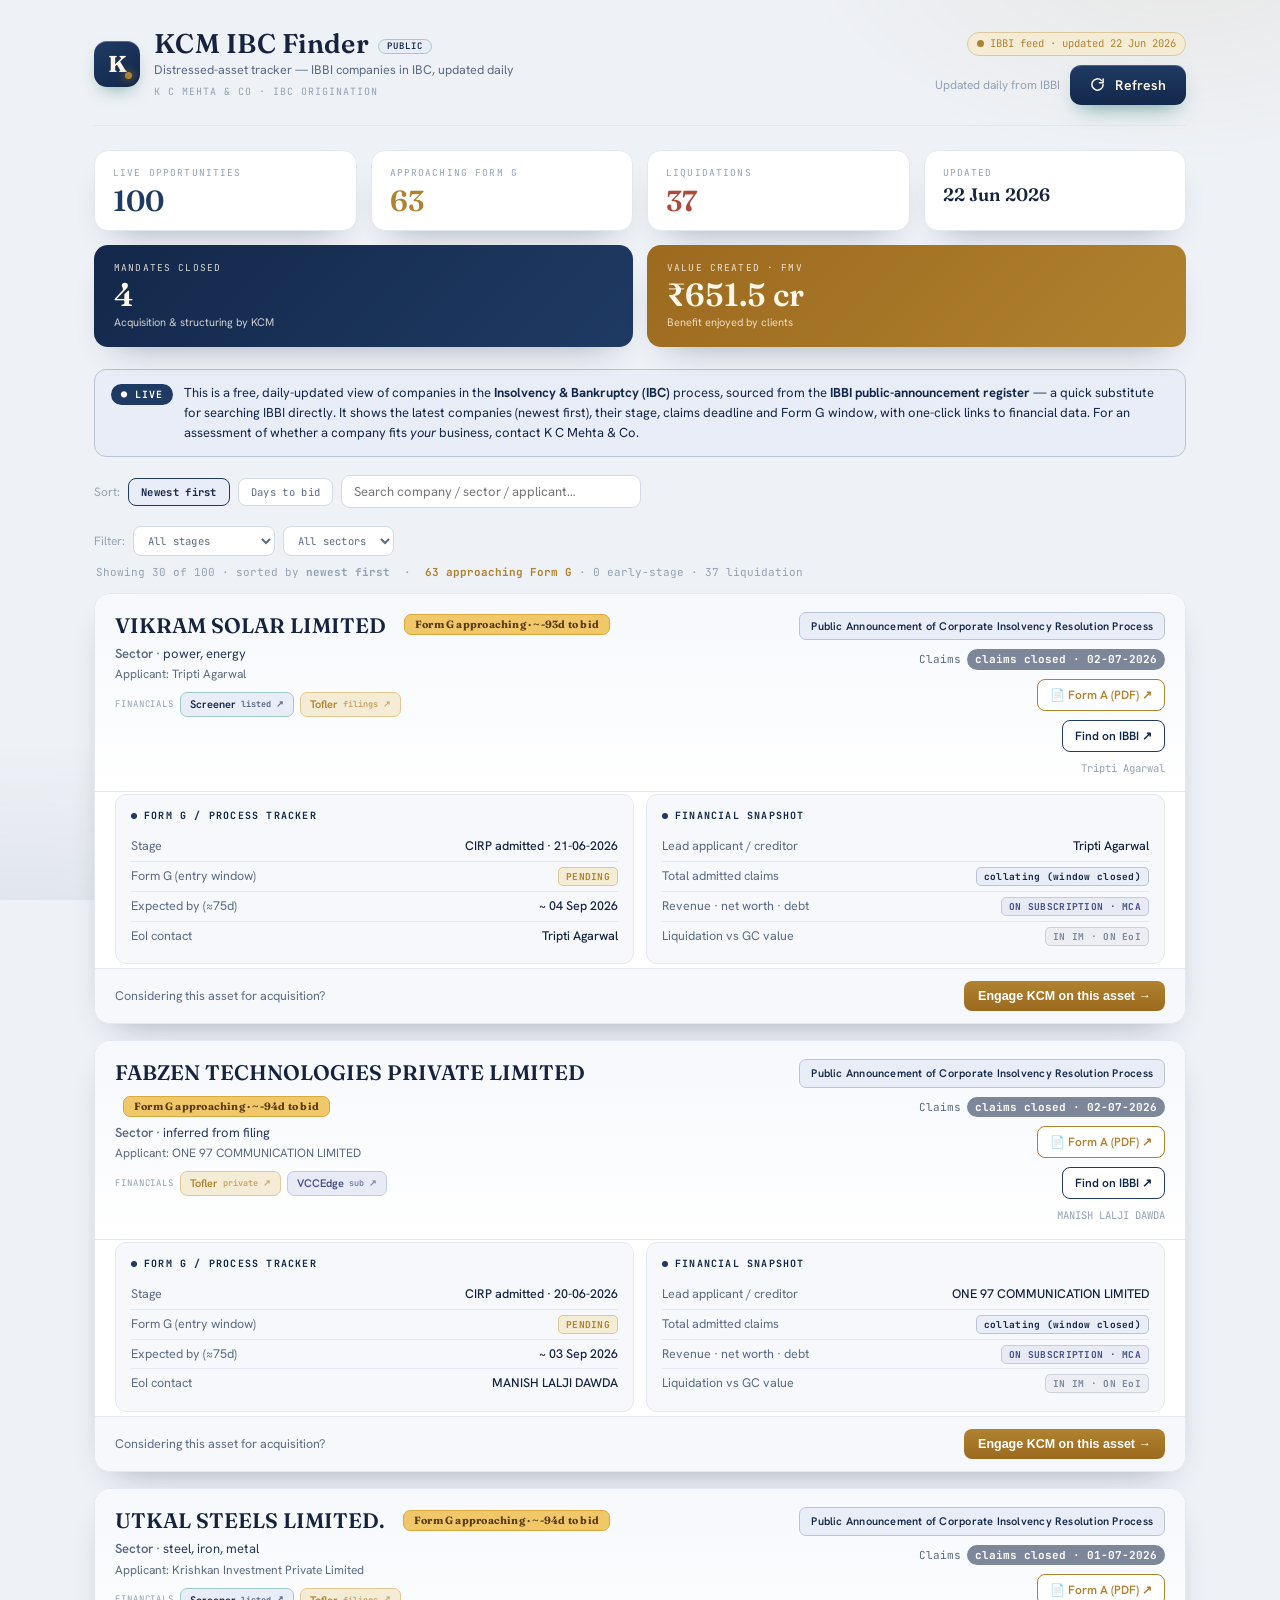
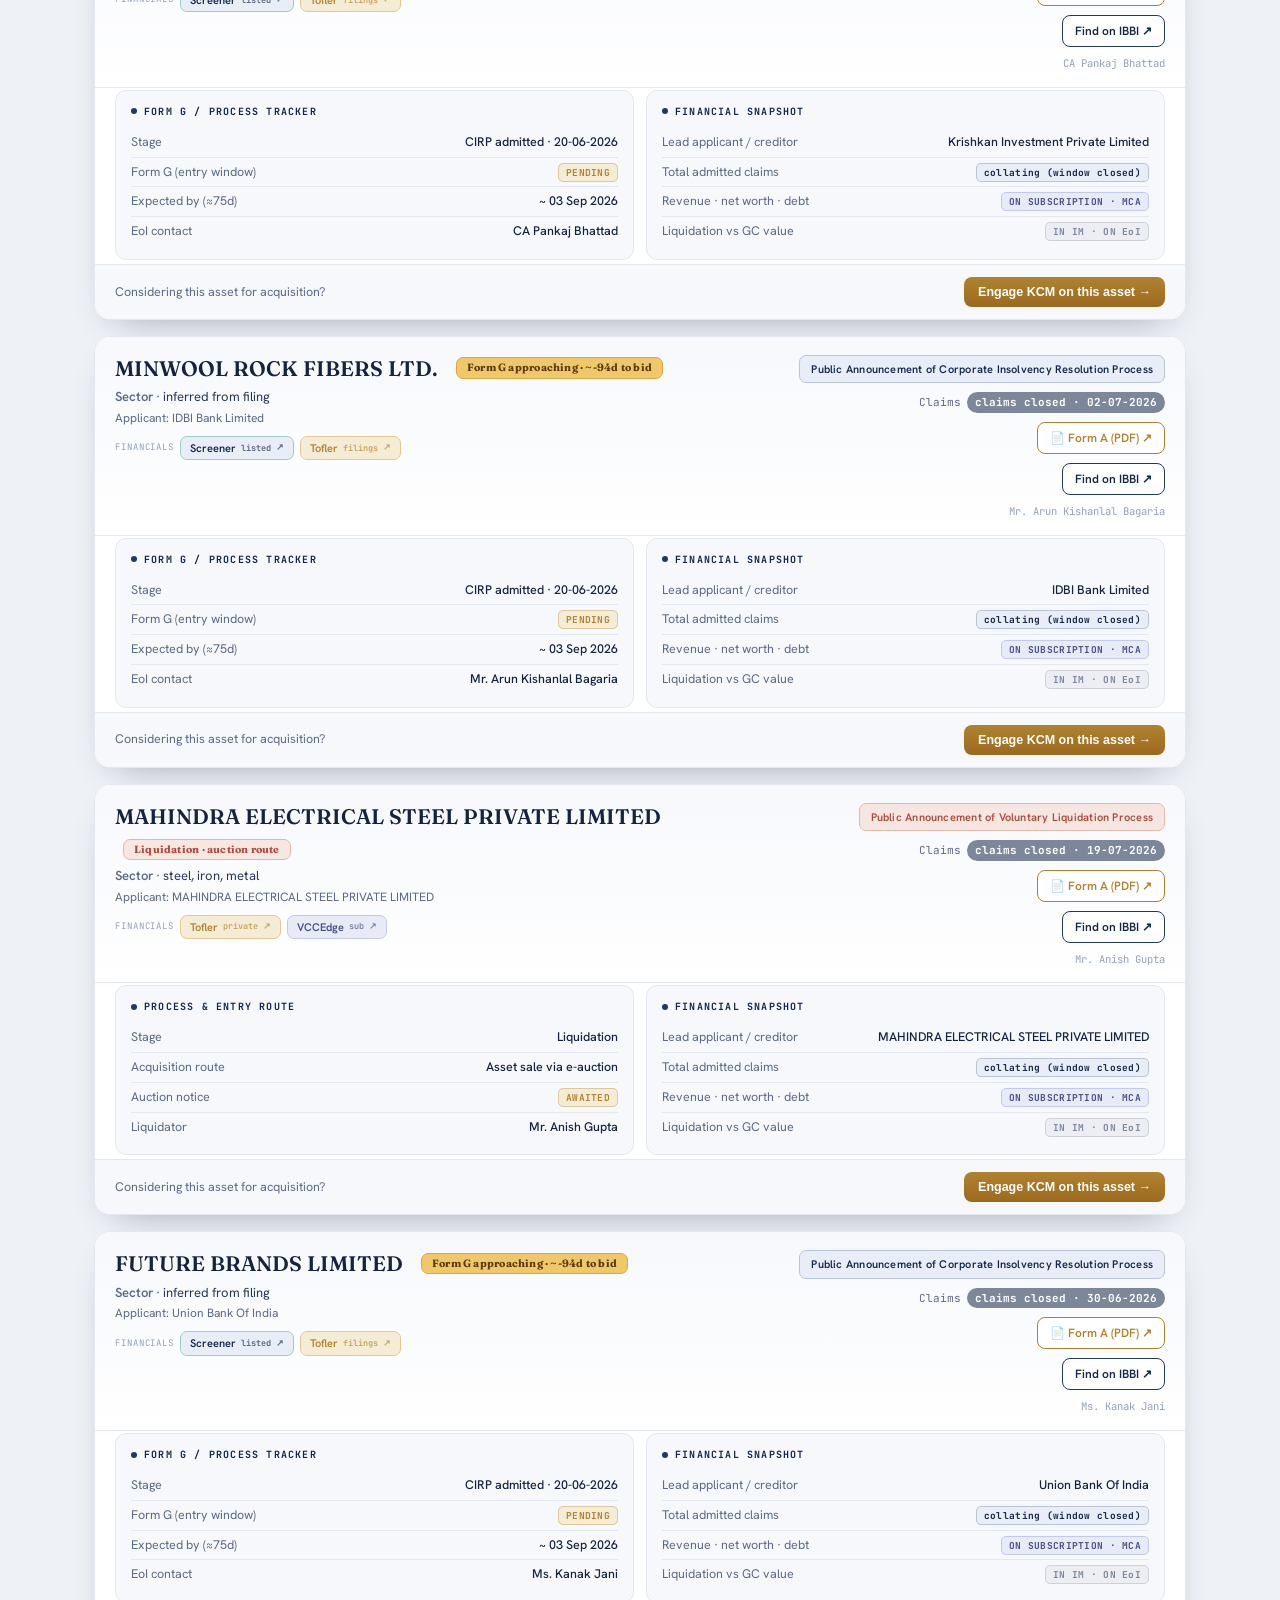
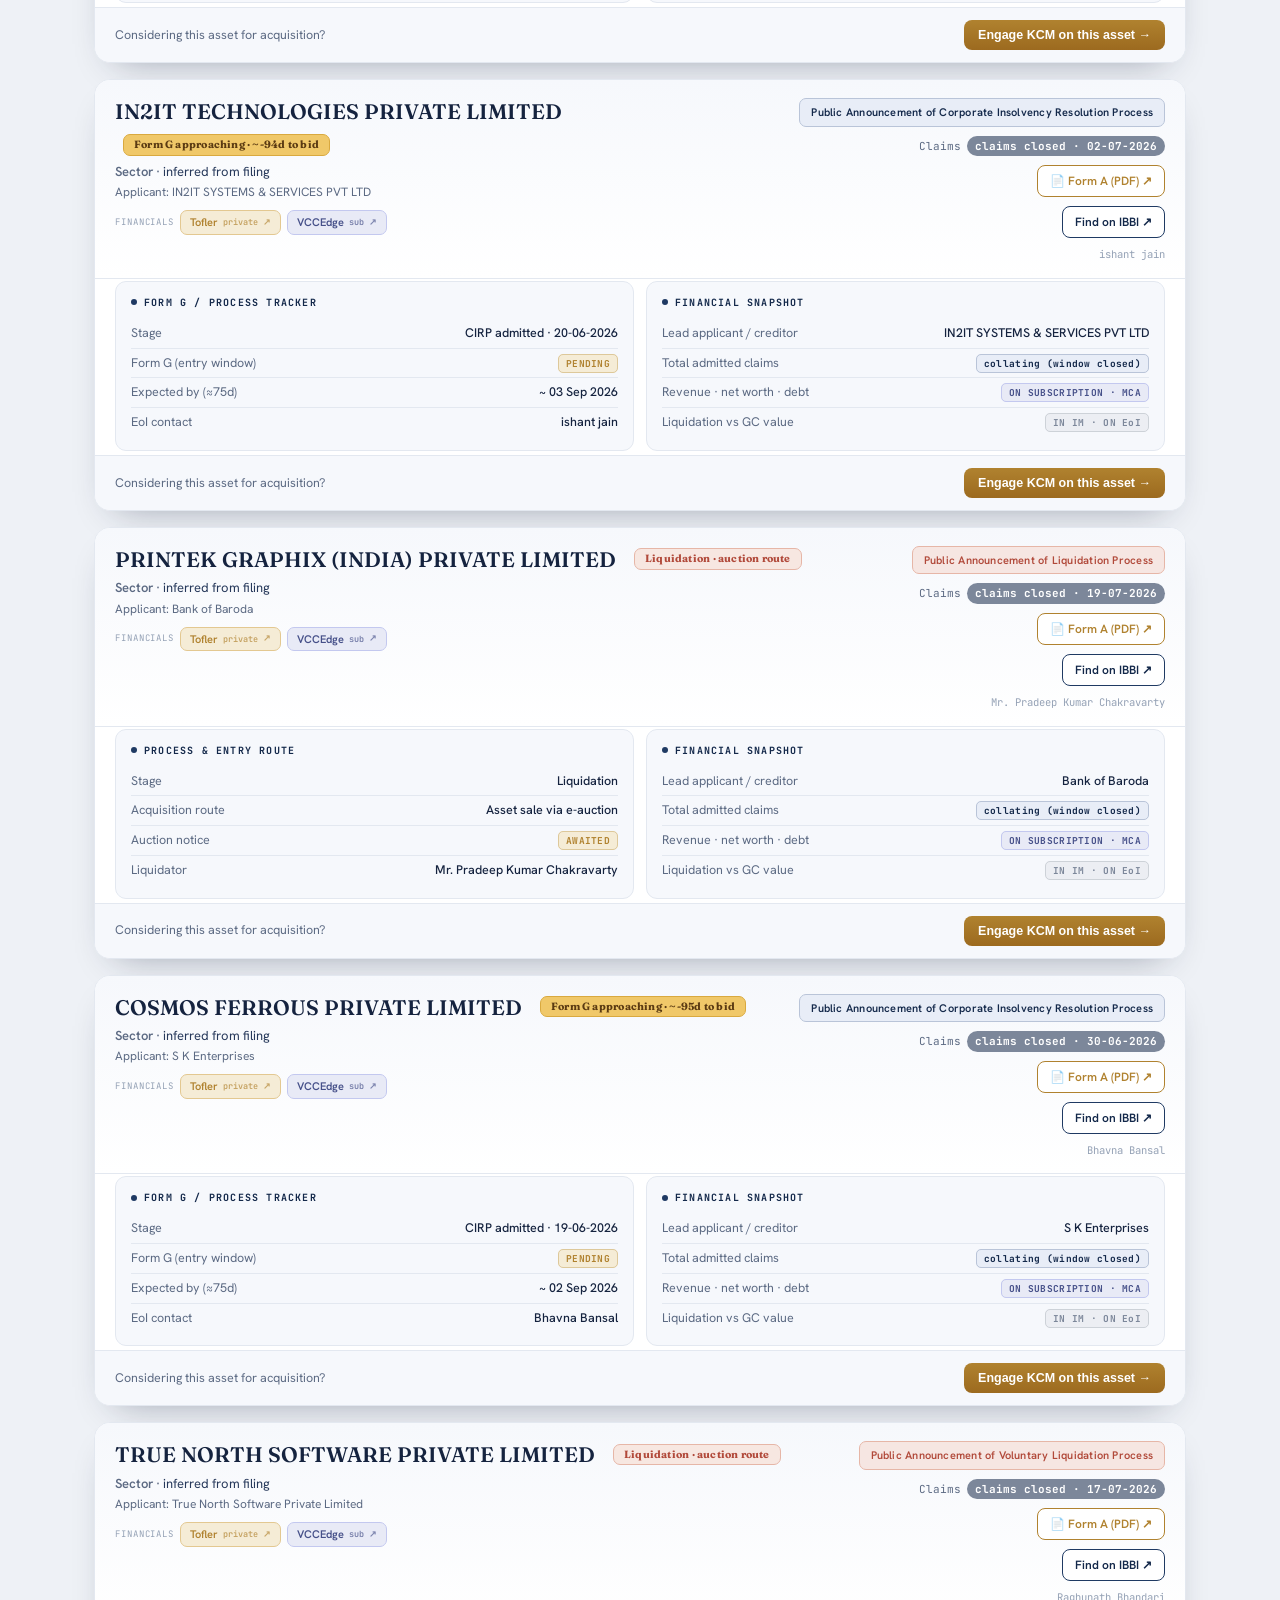
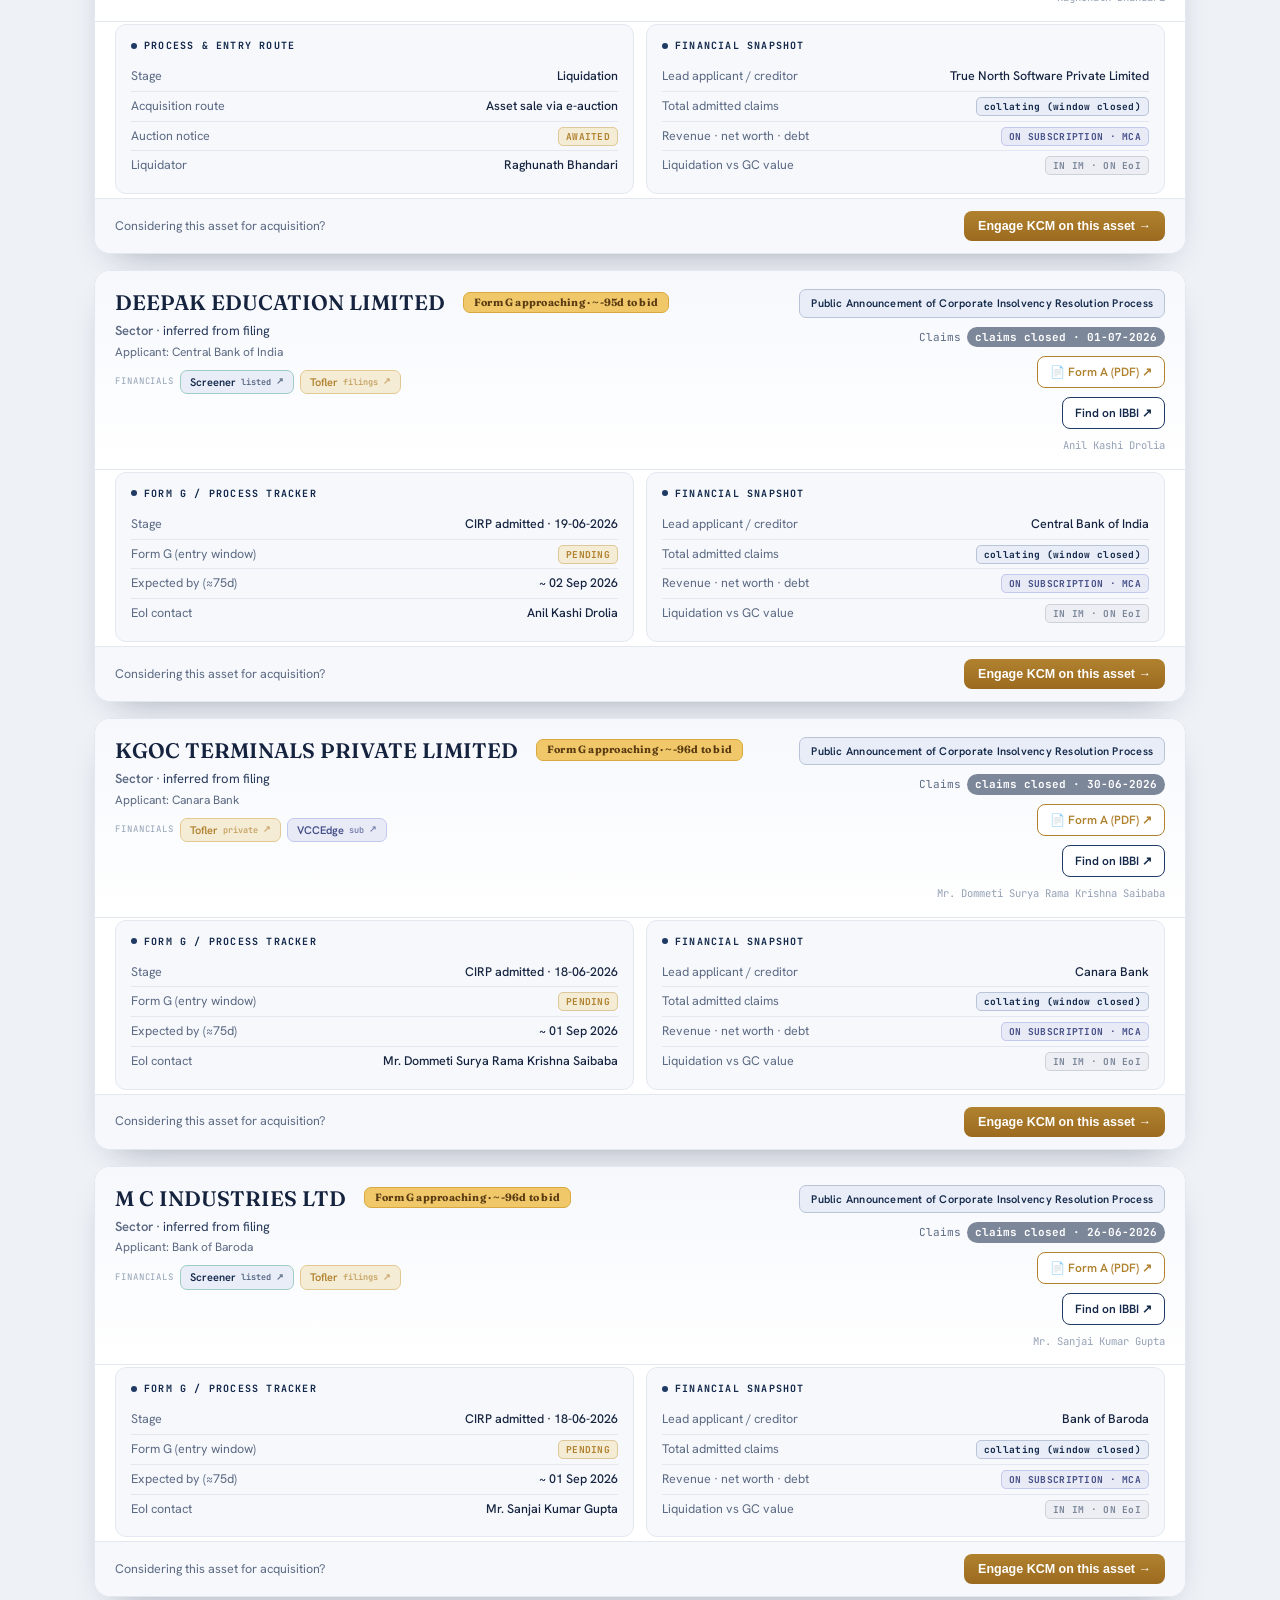
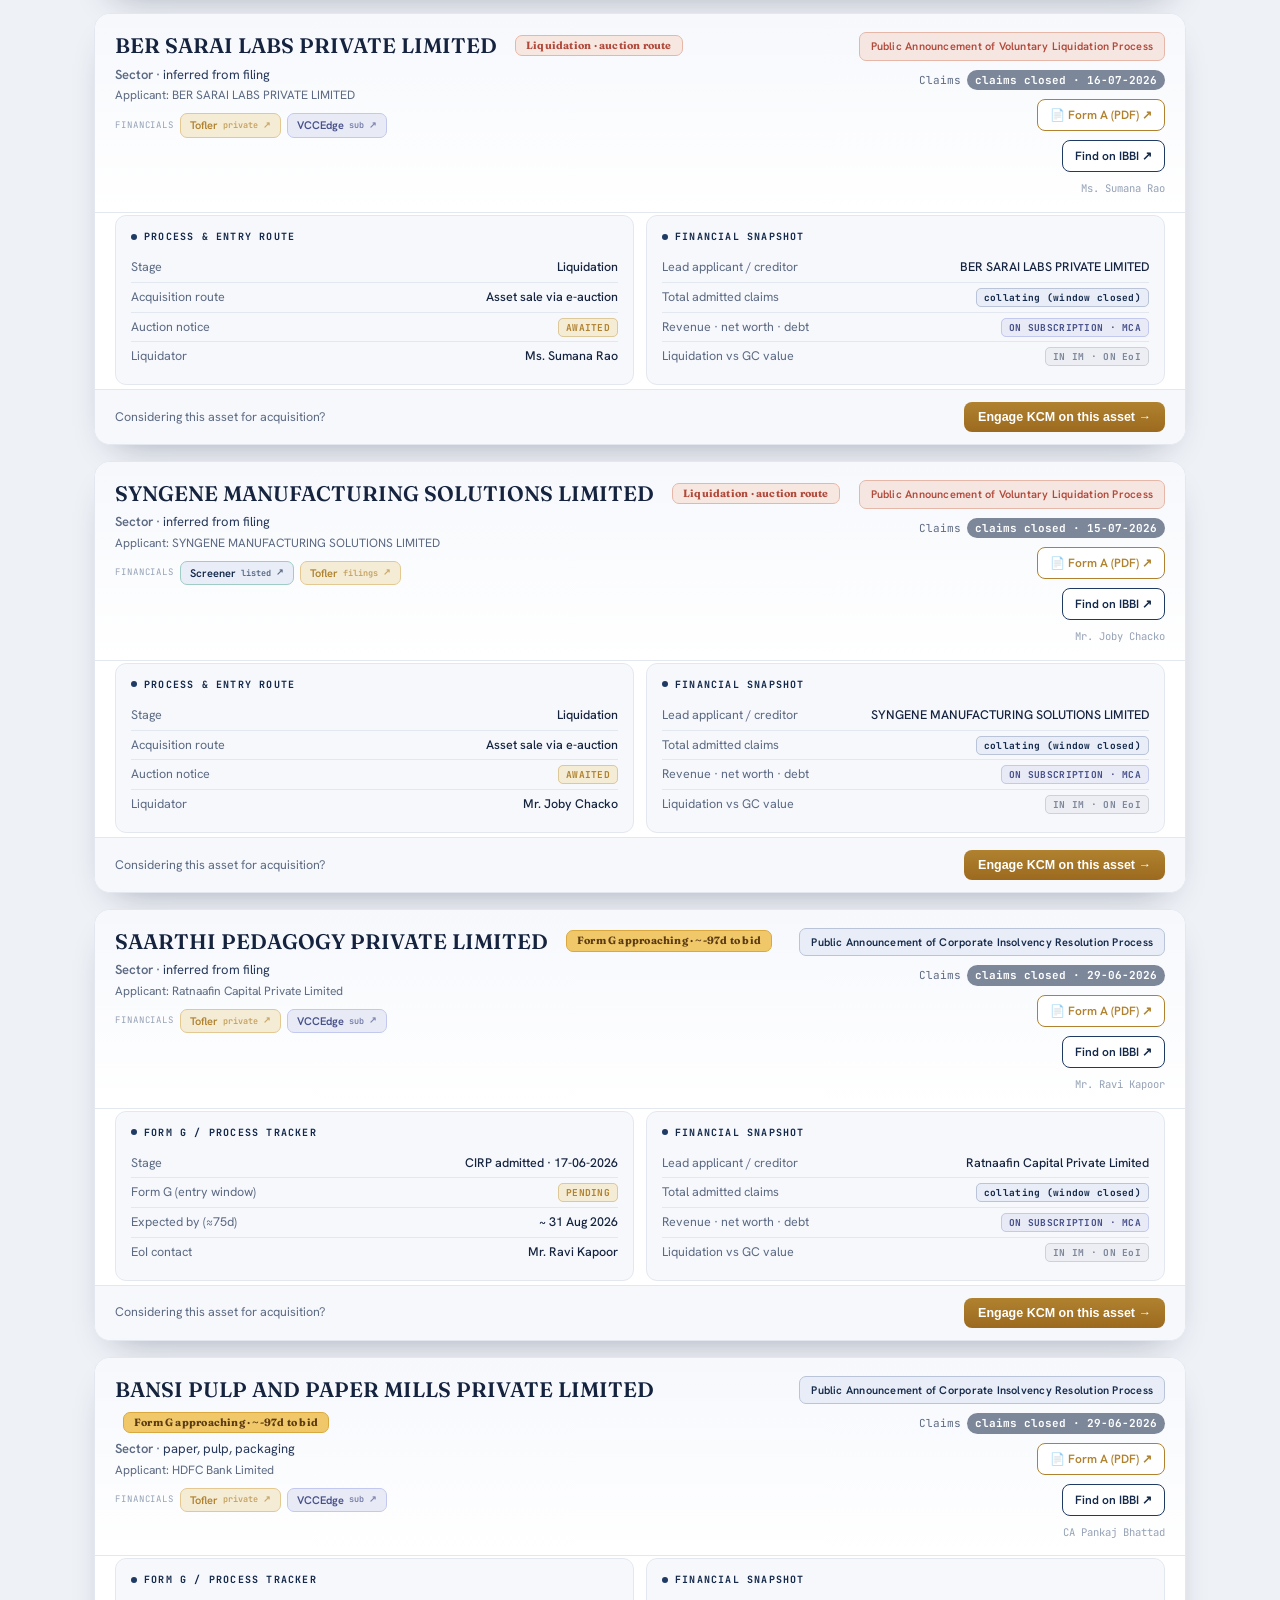
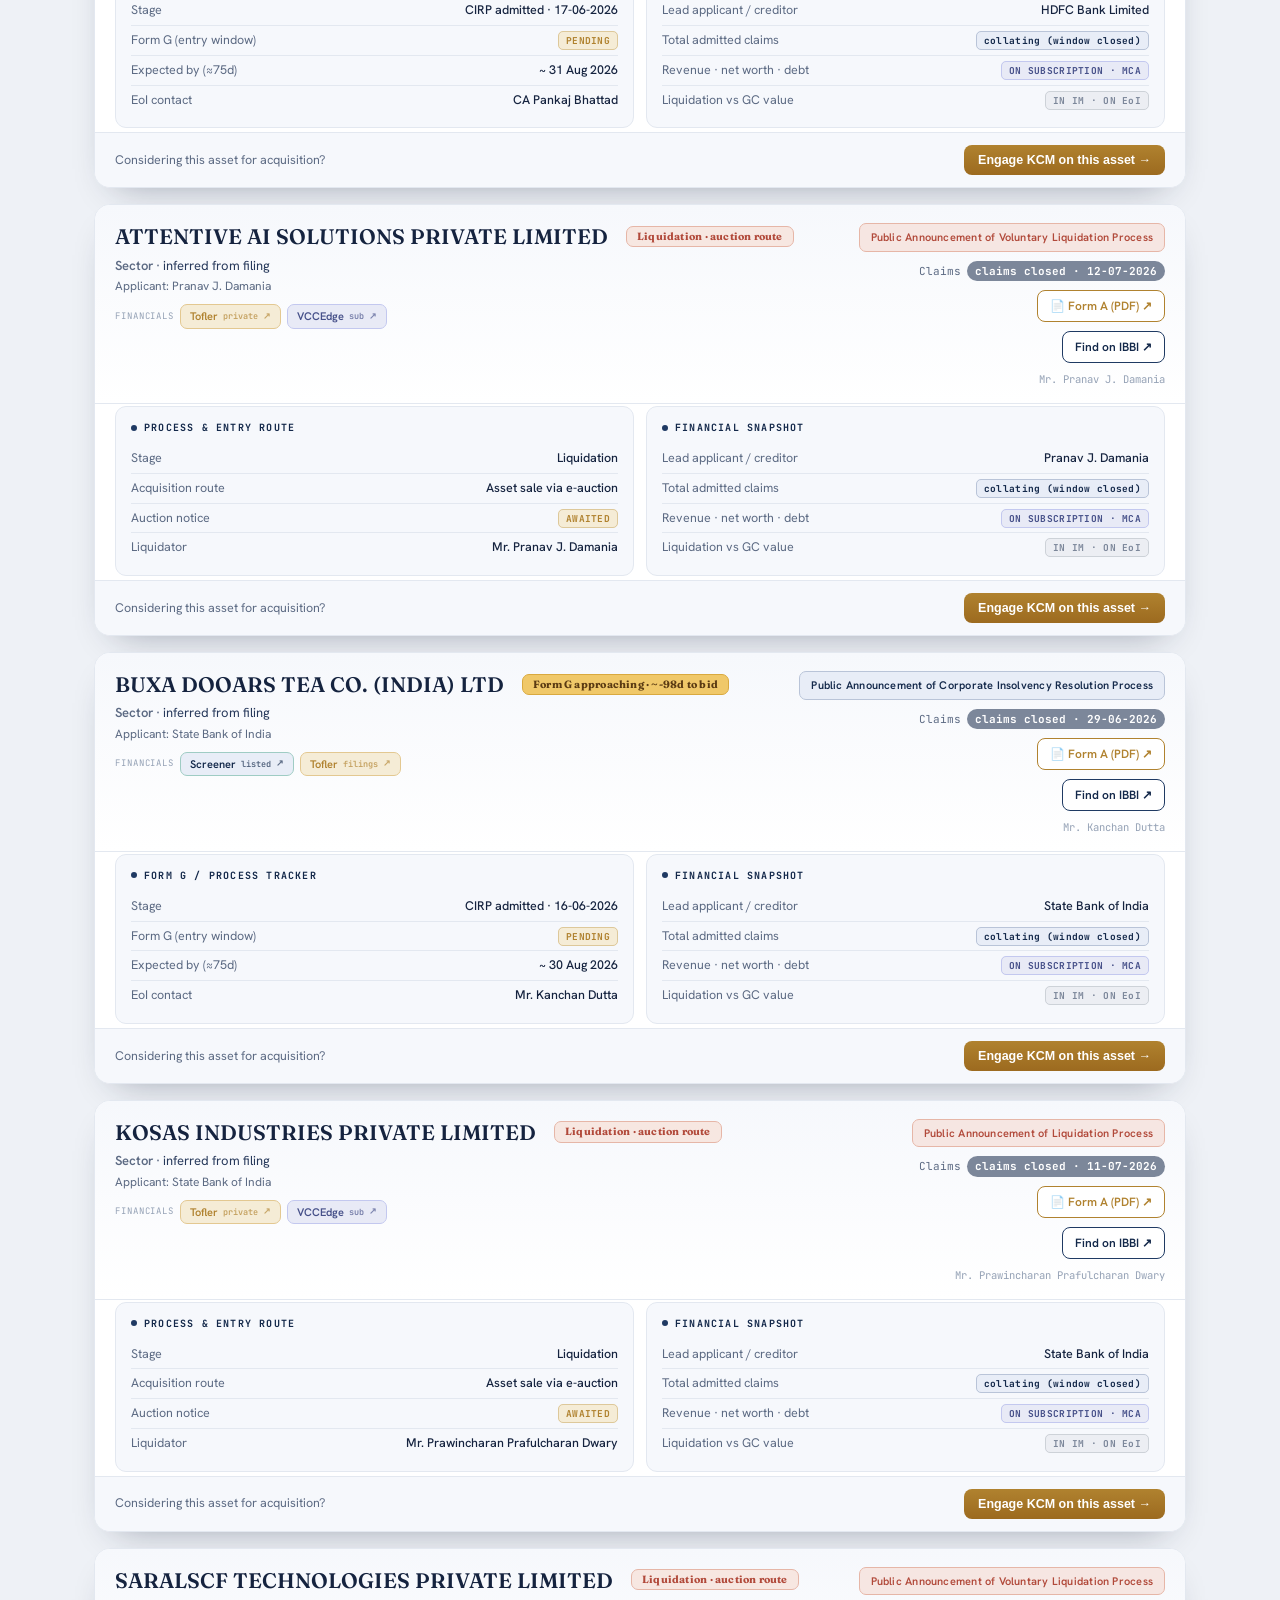
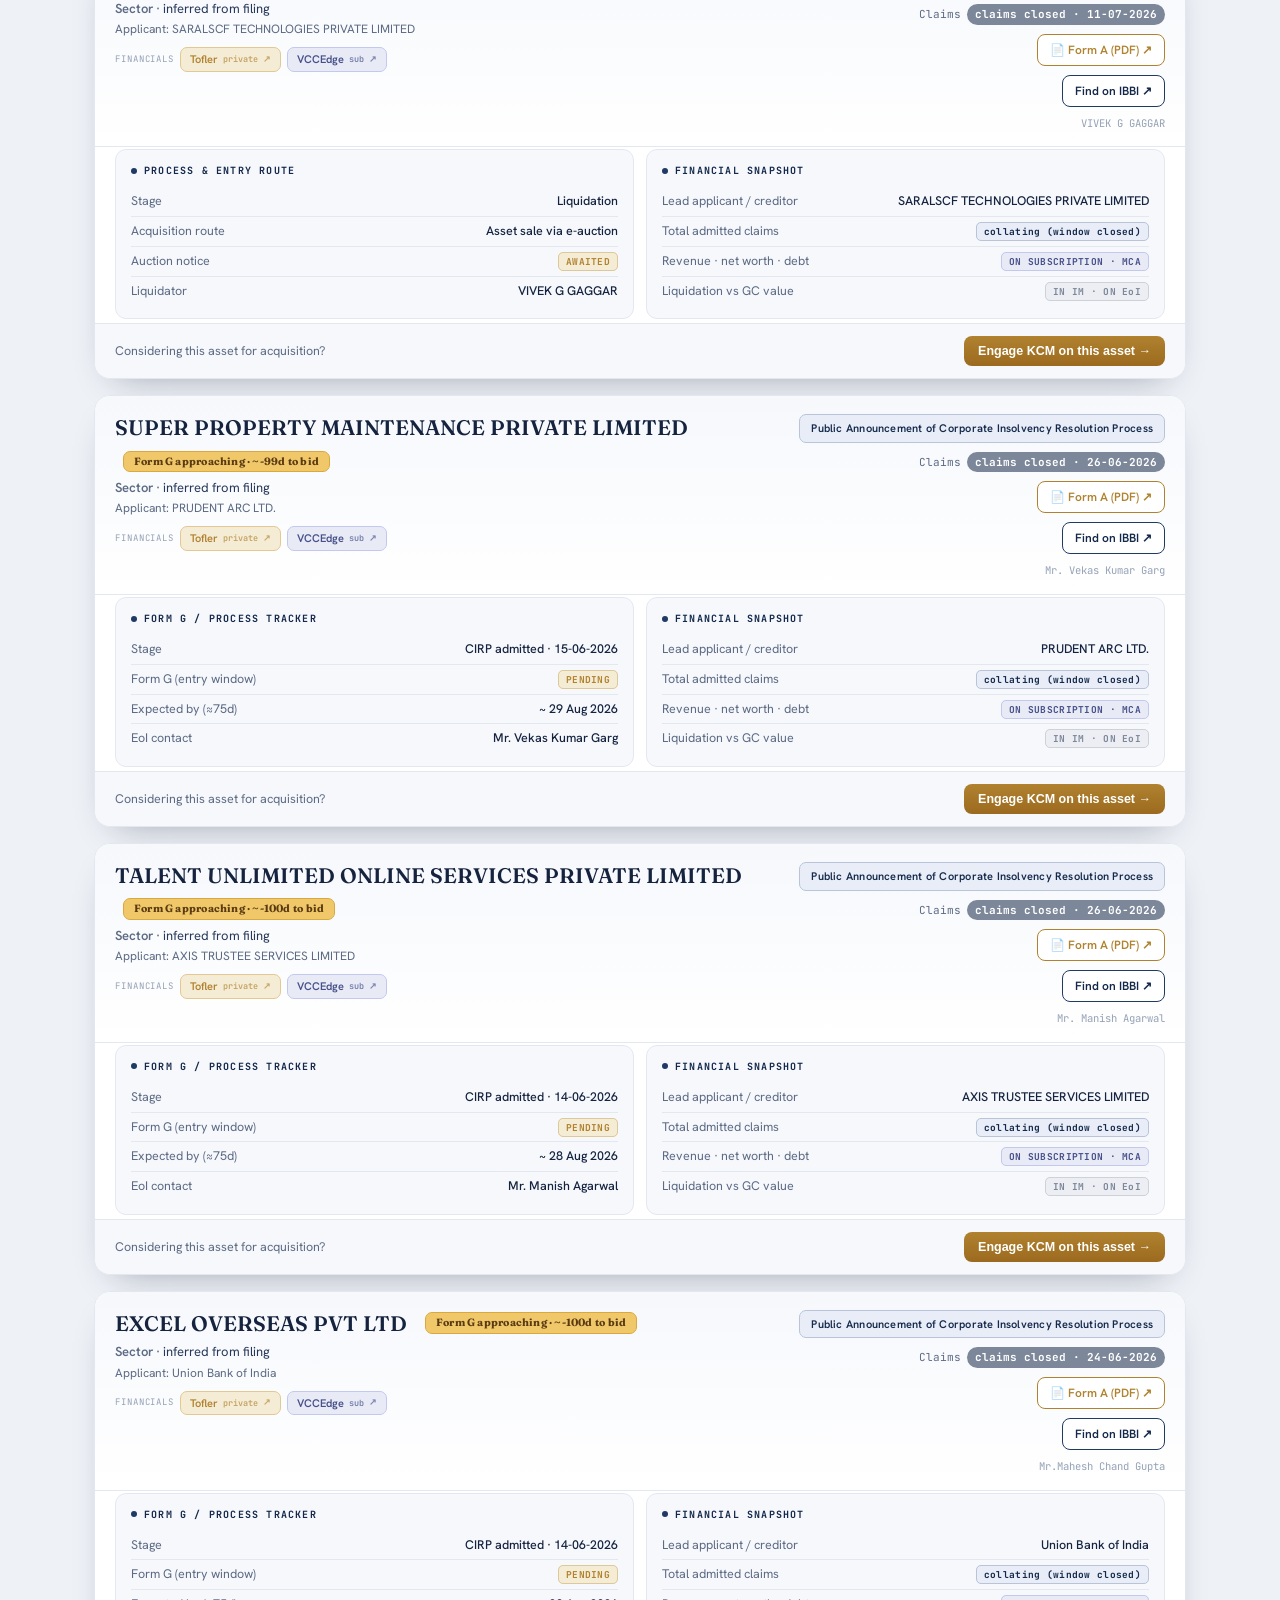
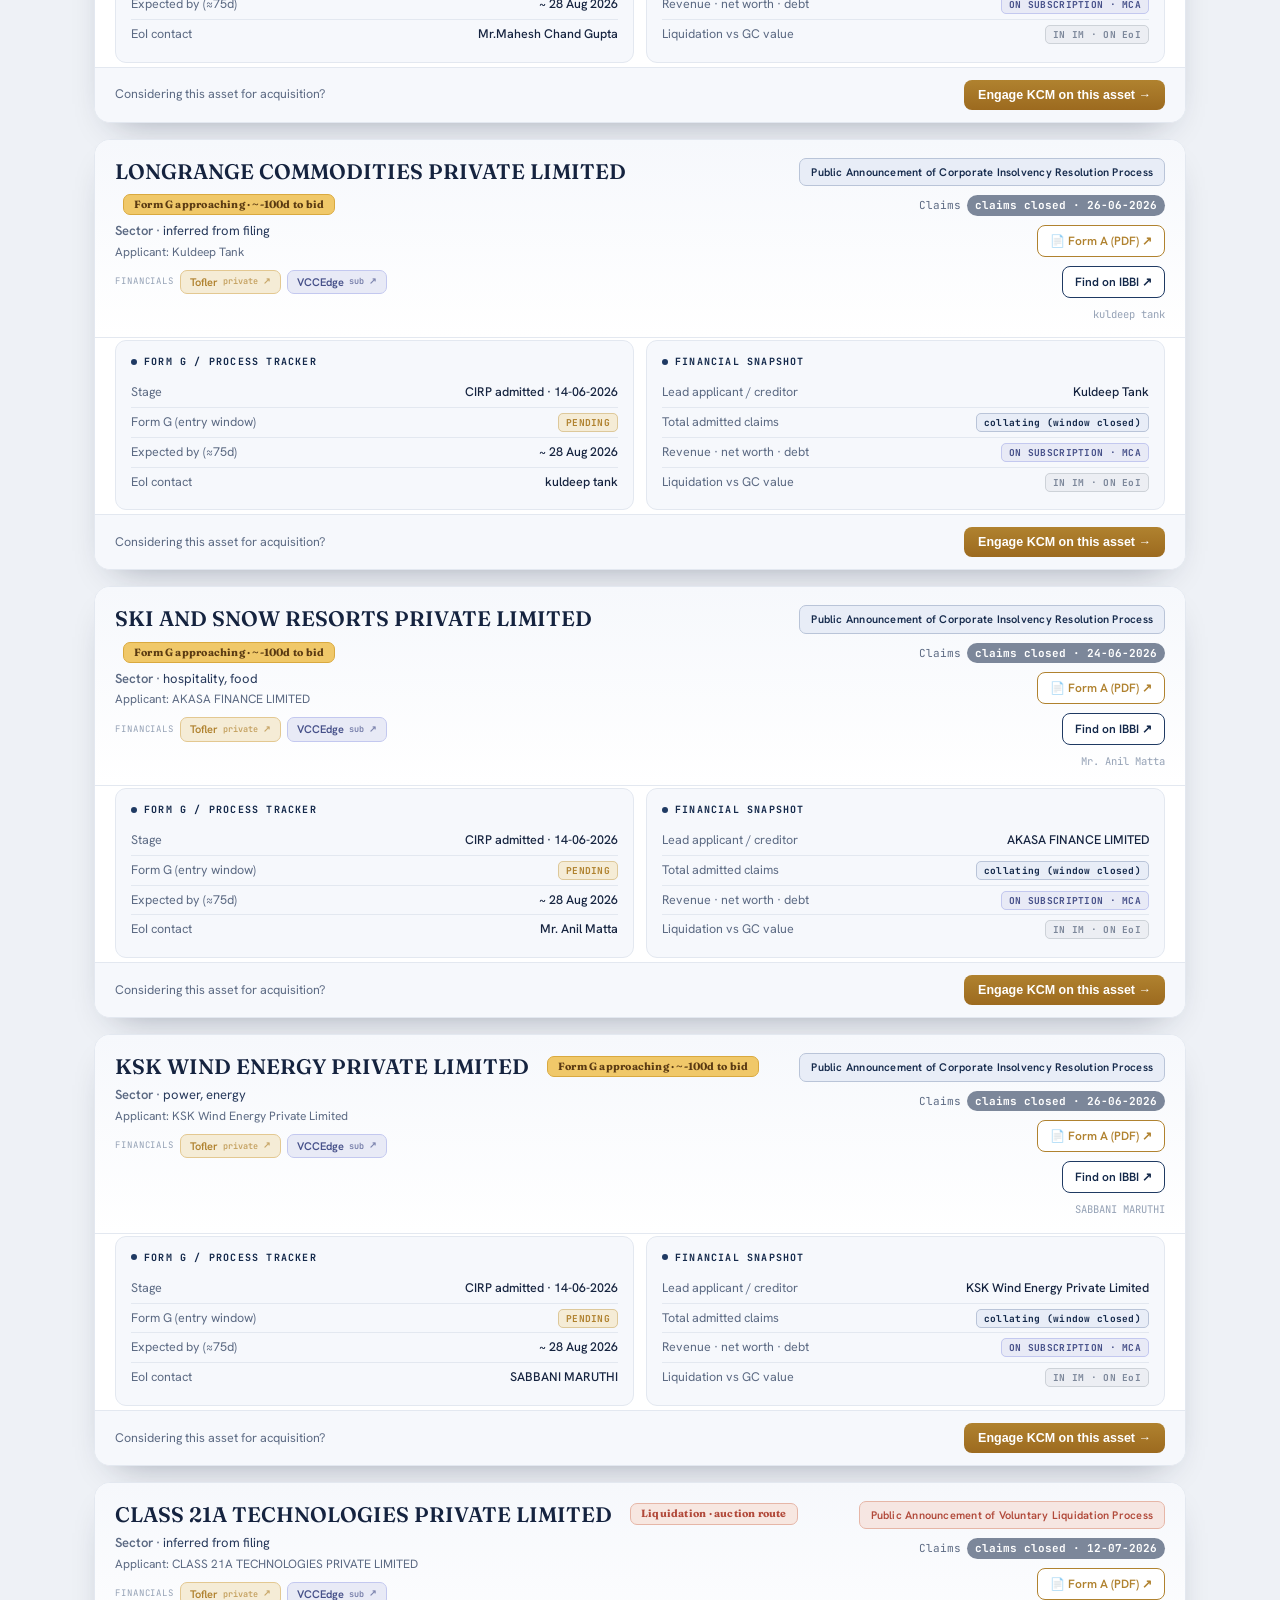
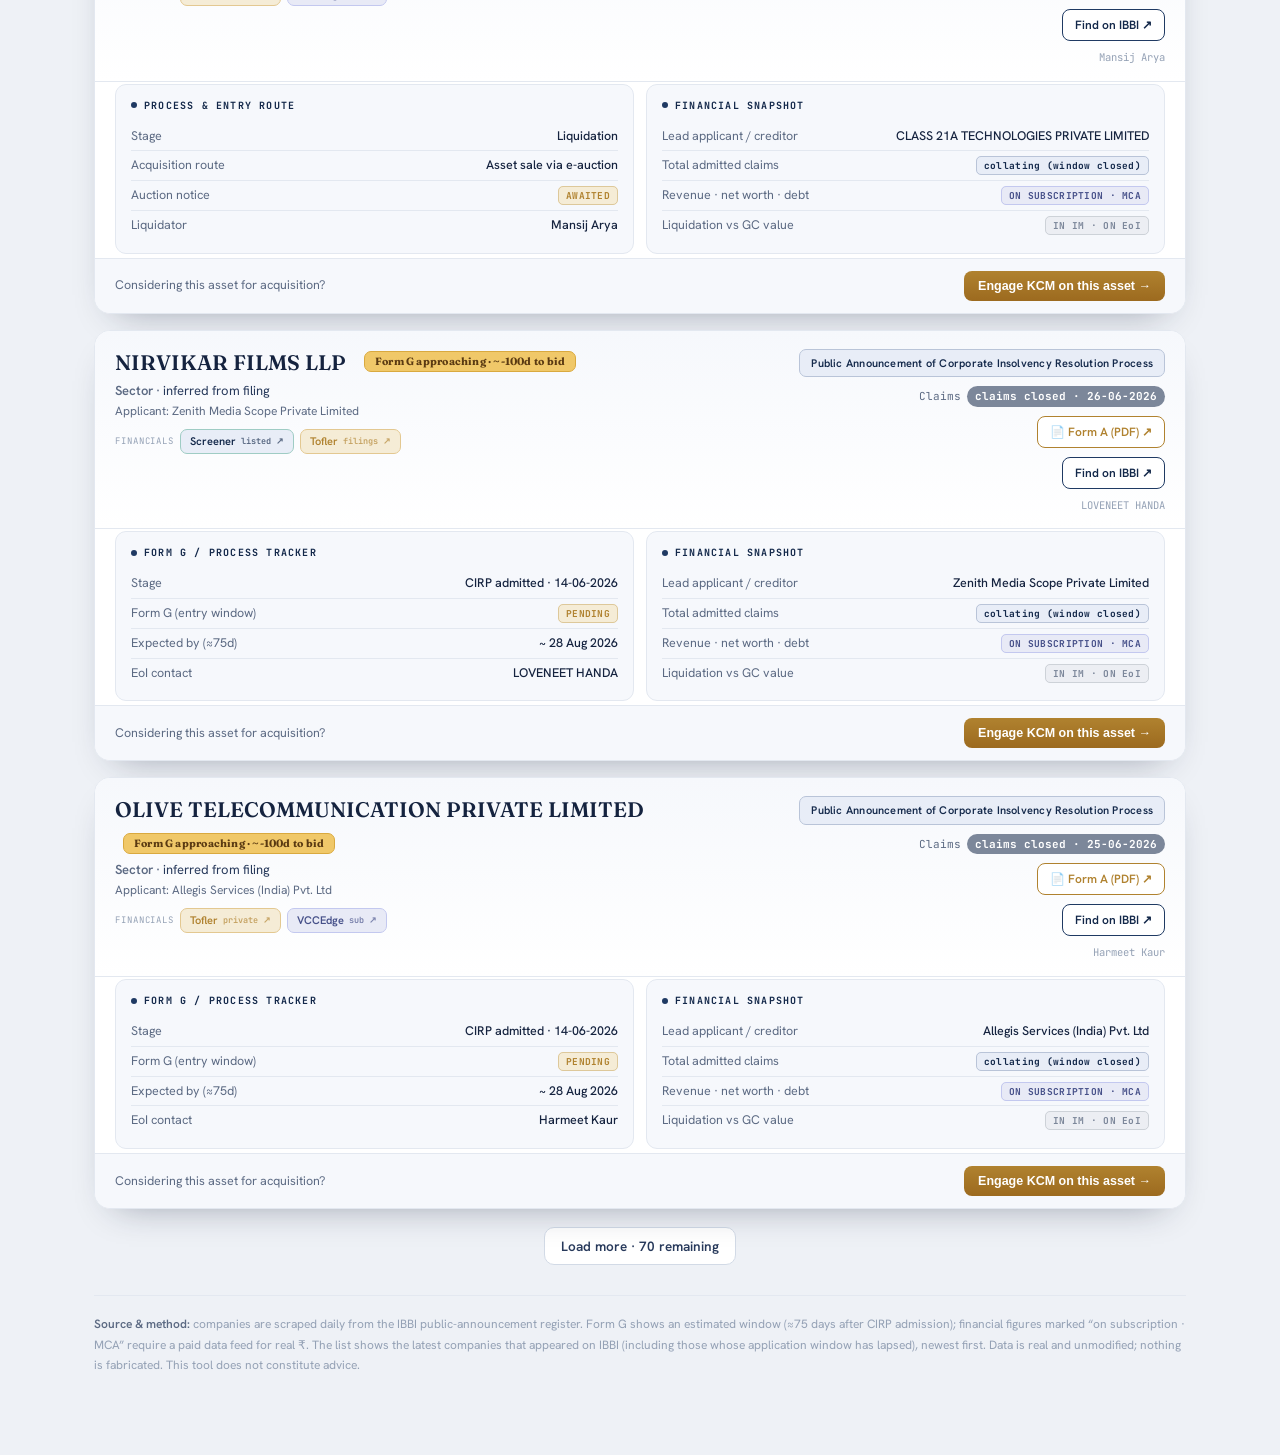
==== public/client.html @ 7e10a42d "Fix duplicate companies (dedupe by name); 20-min auto-refresh; AI Deal Analyst + IC Memo - build_sit" ====
<!DOCTYPE html>
<html lang="en">
<head>
<meta charset="UTF-8">
<meta name="viewport" content="width=device-width, initial-scale=1.0">
<title>KCM IBC Finder · K C Mehta &amp; Co</title>
<link rel="preconnect" href="https://fonts.googleapis.com"><link rel="preconnect" href="https://fonts.gstatic.com" crossorigin>
<link href="https://fonts.googleapis.com/css2?family=Fraunces:ital,opsz,wght@0,9..144,400;0,9..144,500;0,9..144,600;0,9..144,700&family=Hanken+Grotesk:wght@400;500;600;700&family=JetBrains+Mono:wght@400;500;700&display=swap" rel="stylesheet">
<link rel="stylesheet" href="core.css?v=2">
</head>
<body data-brand="kcm">
<div class="wrap">

  <div class="topbar">
    <div class="brand">
      <div class="glyph"><span id="glyphLetter">K</span></div>
      <div>
        <div class="wordmark"><span id="brandName">KCM IBC Finder</span><span class="demo-pill" id="tierPill">PUBLIC</span></div>
        <div class="tagline" id="tagline">Distressed-asset tracker — IBBI companies in IBC, updated daily</div>
        <div class="firmtag">K C Mehta &amp; Co · IBC Origination</div>
      </div>
    </div>
    <div class="refresh-zone">
      <div class="src snap" id="src"><span class="d"></span><span id="srctxt">loading…</span></div>
      <div class="authrow" id="authRow">
        <span style="color:var(--faint);font-size:12px">Updated daily from IBBI</span>
        <button class="refresh" id="refreshBtn" onclick="CORE.refresh()"><svg width="15" height="15" viewBox="0 0 24 24" fill="none" stroke="currentColor" stroke-width="2.4" stroke-linecap="round" stroke-linejoin="round"><path d="M21 12a9 9 0 1 1-2.64-6.36"/><path d="M21 3v6h-6"/></svg> Refresh</button>
      </div>
    </div>
  </div>

  <div class="stats" id="stats"></div>
  <div id="trackRecord"></div>

  <div class="prov">
    <span class="live">● LIVE</span>
    <div>This is a free, daily-updated view of companies in the <b>Insolvency &amp; Bankruptcy (IBC)</b> process,
    sourced from the <b>IBBI public-announcement register</b> — a quick substitute for searching IBBI directly.
    It shows the latest companies (newest first), their stage, claims deadline and Form&nbsp;G window, with one-click links to financial data.
    For an assessment of whether a company fits <i>your</i> business, contact K C Mehta &amp; Co.</div>
  </div>

  <div class="sortrow">
    <span class="sortlbl">Sort:</span>
    <button class="sortb on" id="sbNew">Newest first</button>
    <button class="sortb" id="sbBid">Days to bid</button>
    <input class="search" id="search" placeholder="Search company / sector / applicant…" />
  </div>
  <div class="sortrow">
    <span class="sortlbl">Filter:</span>
    <select class="fsel" id="fStage"><option value="">All stages</option><option value="cirp">CIRP only</option><option value="liq">Liquidation only</option></select>
    <select class="fsel" id="fSector"><option value="">All sectors</option></select>
    <button class="sortb" id="fClear" style="display:none">✕ Clear</button>
  </div>
  <div class="hidden-note" id="hiddenNote"></div>
  <div id="list"></div>
  <div id="loadMore" style="display:none;text-align:center;margin-top:18px">
    <button class="btn">Load more</button>
  </div>

  <div class="footnote">
    <b>Source &amp; method:</b> companies are scraped daily from the IBBI public-announcement register. Form&nbsp;G shows an estimated
    window (≈75 days after CIRP admission); financial figures marked “on subscription · MCA” require a paid data feed for real ₹.
    The list shows the latest companies that appeared on IBBI (including those whose application window has lapsed), newest first.
    Data is real and unmodified; nothing is fabricated. This tool does not constitute advice.
  </div>
</div>

<div class="toast" id="toast"></div>
<script>
// Engage form delivery. Preferred (M365): paste your Microsoft Form link below; use {ASSET}
// where the company name should be pre-filled. If blank, falls back to the in-page form
// (Web3Forms key) or the user's email app.
window.ENGAGE_FORM_URL = "";
window.ENGAGE_KEY = "";
</script>
<script src="core.js?v=3"></script>
<script>CORE.init({ brand: "kcm", dataUrl: (window.DATA_URL || "data.json"), fallbackUrl: "data.json" });</script>
</body>
</html>
---- public/core.css ----
/* KCM IBC Tracker — shared styles (Corporate Navy & Gold). Used by client.html + master.html. */
:root{
  --paper:#f6f3ec; --paper2:#efeae0; --card:#fffdf8; --card2:#fbf8f1;
  --ink:#1c2530; --ink2:#33404e; --muted:#6c7785; --faint:#9aa4b0;
  --line:#e5ddcf; --line2:#d8cfbd;
  --teal:#0f6e63; --teal-d:#0b554c; --teal-soft:#e3efed;
  --amber:#bf7d27; --amber-soft:#f6ecd9;
  --indigo:#5a5fb0; --indigo-soft:#e9e9f6;
  --green:#3f8a4f; --green-soft:#e6f1e7;
  --red:#c0573f; --red-soft:#f7e7e1;
  --grey:#8a93a0; --grey-soft:#edeae3;
  --shadow:0 14px 34px -22px rgba(40,34,20,.45);
}
/* ===== KCM Corporate Navy & Gold theme (remaps the palette) ===== */
body[data-brand="kcm"]{
  --paper:#eef1f6; --paper2:#e5eaf2; --card:#ffffff; --card2:#f6f8fc;
  --ink:#15233f; --ink2:#27395b; --muted:#5c6a83; --faint:#94a1b5;
  --line:#e3e8f0; --line2:#d2dae6;
  --teal:#1f3a63; --teal-d:#13284a; --teal-soft:#e8edf7;
  --amber:#b0822f; --amber-soft:#f5ecd6;
  --indigo:#465089; --indigo-soft:#e8eaf6;
  --green:#2f7d57; --green-soft:#e4f0e9;
  --red:#b1493a; --red-soft:#f6e6e2;
  --grey:#7c879a; --grey-soft:#eceef3;
  --shadow:0 16px 36px -22px rgba(20,30,55,.45);
}
body[data-brand="kcm"]::before{
  background:radial-gradient(50% 40% at 92% -6%,rgba(176,130,47,.08),transparent 60%),
             radial-gradient(46% 36% at 2% 104%,rgba(31,58,99,.07),transparent 60%);
}
body[data-brand="kcm"] .new,
body[data-brand="kcm"] .stage.cirp,
body[data-brand="kcm"] .src.live,
body[data-brand="kcm"] .prov,
body[data-brand="kcm"] .gate.g-ok,
body[data-brand="kcm"] .tag.t-live{border-color:#b9c4d8 !important}
body[data-brand="kcm"] .stage.formg,
body[data-brand="kcm"] .src.snap,
body[data-brand="kcm"] .gate.g-warn,
body[data-brand="kcm"] .tag.t-pending{border-color:#ddc89a !important}

*{box-sizing:border-box;margin:0;padding:0}
body{font-family:'Hanken Grotesk',sans-serif;color:var(--ink);background:var(--paper);min-height:100vh;line-height:1.5;-webkit-font-smoothing:antialiased;position:relative}
body::before{content:"";position:fixed;inset:0;z-index:0;pointer-events:none;
  background:radial-gradient(50% 40% at 92% -6%,rgba(191,125,39,.07),transparent 60%),radial-gradient(46% 36% at 2% 104%,rgba(15,110,99,.06),transparent 60%);}
.wrap{position:relative;z-index:1;max-width:1140px;margin:0 auto;padding:30px 24px 80px}
a{color:inherit}

.topbar{display:flex;align-items:flex-start;justify-content:space-between;gap:24px;flex-wrap:wrap;padding-bottom:20px;border-bottom:1px solid var(--line)}
.brand{display:flex;align-items:center;gap:14px}
.glyph{width:46px;height:46px;border-radius:13px;flex:none;position:relative;background:linear-gradient(150deg,var(--teal),var(--teal-d));box-shadow:0 8px 18px -8px rgba(15,110,99,.6),inset 0 1px 0 rgba(255,255,255,.25);display:flex;align-items:center;justify-content:center}
.glyph span{font-family:'Fraunces',serif;font-weight:700;color:#fdf6e9;font-size:23px;line-height:1}
.glyph::after{content:"";position:absolute;width:7px;height:7px;border-radius:50%;background:var(--amber);right:8px;bottom:8px;box-shadow:0 0 8px 1px rgba(191,125,39,.6)}
.wordmark{font-family:'Fraunces',serif;font-weight:600;font-size:27px;letter-spacing:.01em;line-height:1}
.demo-pill{display:inline-block;margin-left:9px;font-family:'JetBrains Mono',monospace;font-size:9px;letter-spacing:.12em;border-radius:20px;padding:2px 8px;vertical-align:middle;color:var(--teal-d);border:1px solid #9fccc4;background:var(--teal-soft)}
.demo-pill.gold{color:var(--amber);border-color:#e3c891;background:var(--amber-soft)}
.tagline{font-size:12.5px;color:var(--muted);margin-top:4px}
.firmtag{font-family:'JetBrains Mono',monospace;font-size:10px;letter-spacing:.1em;color:var(--faint);margin-top:4px;text-transform:uppercase}

.refresh-zone{display:flex;flex-direction:column;align-items:flex-end;gap:9px}
.authrow{display:flex;align-items:center;gap:10px;font-size:13px;color:var(--muted);flex-wrap:wrap;justify-content:flex-end}
.btn{display:inline-flex;align-items:center;gap:8px;cursor:pointer;font-family:inherit;font-size:13.5px;font-weight:600;border-radius:10px;padding:9px 16px;border:1px solid var(--line2);background:var(--card);color:var(--ink2);transition:all .15s}
.btn:hover{border-color:var(--faint)}
.btn.primary{color:#fdf6e9;background:linear-gradient(180deg,var(--teal),var(--teal-d));border:none;box-shadow:0 10px 22px -10px rgba(15,110,99,.7),inset 0 1px 0 rgba(255,255,255,.2)}
.btn.primary:hover{transform:translateY(-1px)}
.btn.amber{color:#fff;background:linear-gradient(180deg,#cf9544,var(--amber));border:none}
.refresh{display:inline-flex;align-items:center;gap:10px;cursor:pointer;font-family:inherit;font-size:14px;font-weight:600;color:#fdf6e9;background:linear-gradient(180deg,var(--teal),var(--teal-d));border:none;border-radius:11px;padding:11px 20px;box-shadow:0 10px 22px -10px rgba(15,110,99,.7),inset 0 1px 0 rgba(255,255,255,.2);transition:transform .15s,box-shadow .2s}
.refresh:hover{transform:translateY(-1px)}
.refresh.spinning svg{animation:spin .9s linear infinite}
@keyframes spin{to{transform:rotate(360deg)}}
.refresh[disabled]{opacity:.75;cursor:wait}

.stats{display:grid;grid-template-columns:repeat(4,1fr);gap:14px;margin:24px 0 8px}
.stat{background:var(--card);border:1px solid var(--line);border-radius:14px;padding:15px 18px;box-shadow:var(--shadow)}
.stat .k{font-family:'JetBrains Mono',monospace;font-size:9.5px;letter-spacing:.12em;text-transform:uppercase;color:var(--faint)}
.stat .v{font-family:'Fraunces',serif;font-size:29px;font-weight:600;margin-top:6px;line-height:1;color:var(--ink)}
.stat .v small{font-size:13px;color:var(--muted);font-family:'Hanken Grotesk';font-weight:500}
.stat.teal .v{color:var(--teal)} .stat.amber .v{color:var(--amber)} .stat.red .v{color:var(--red)}

.trband{display:flex;align-items:stretch;gap:14px;flex-wrap:wrap;margin:14px 0 4px}
.trcard{flex:1;min-width:200px;display:flex;align-items:center;gap:16px;background:linear-gradient(135deg,var(--teal-d),var(--teal));color:#fdf6e9;border-radius:14px;padding:16px 20px;box-shadow:var(--shadow)}
.trcard.gold{background:linear-gradient(135deg,#9c6a1f,var(--amber))}
.trcard .trv{font-family:'Fraunces',serif;font-size:32px;font-weight:600;line-height:1}
.trcard .trk{font-family:'JetBrains Mono',monospace;font-size:9.5px;letter-spacing:.12em;text-transform:uppercase;opacity:.85;margin-bottom:4px}
.trcard .trsub{font-size:11px;opacity:.8;margin-top:3px}

.prov{display:flex;gap:11px;align-items:flex-start;background:var(--teal-soft);border:1px solid #9fccc4;border-radius:12px;padding:13px 16px;margin:22px 0 6px;font-size:13px;color:var(--teal-d);line-height:1.55}
.prov .live{flex:none;font-family:'JetBrains Mono',monospace;font-size:10px;font-weight:700;letter-spacing:.1em;color:#fff;background:var(--teal);border-radius:20px;padding:3px 10px;margin-top:1px}
code{font-family:'JetBrains Mono',monospace;font-size:.92em;background:#ffffffaa;border:1px solid var(--line2);border-radius:5px;padding:1px 5px}

.src{font-family:'JetBrains Mono',monospace;font-size:10.5px;display:inline-flex;align-items:center;gap:6px;padding:3px 9px;border-radius:20px;margin-top:2px}
.src .d{width:7px;height:7px;border-radius:50%}
.src.snap{color:var(--amber);background:var(--amber-soft);border:1px solid #e3c891}
.src.snap .d{background:var(--amber)}
.src.live{color:var(--teal-d);background:var(--teal-soft);border:1px solid #9fccc4}
.src.live .d{background:var(--green)}

.sortrow{display:flex;align-items:center;gap:8px;margin:18px 0 2px;flex-wrap:wrap}
.sortlbl{font-size:12px;color:var(--faint)}
.sortb{font-family:'JetBrains Mono',monospace;font-size:10.5px;letter-spacing:.03em;color:var(--muted);background:var(--card);border:1px solid var(--line2);border-radius:8px;padding:6px 12px;cursor:pointer}
.sortb.on{color:var(--teal-d);border-color:var(--teal);background:var(--teal-soft);font-weight:700}
.search{flex:1;min-width:180px;max-width:300px;border:1px solid var(--line2);border-radius:9px;padding:7px 12px;font-family:inherit;font-size:13px;background:var(--card)}
.fsel{font-family:'JetBrains Mono',monospace;font-size:10.5px;letter-spacing:.02em;color:var(--muted);background:var(--card);border:1px solid var(--line2);border-radius:8px;padding:6px 10px;cursor:pointer;max-width:200px}
.fsel:focus{outline:none;border-color:var(--teal)}
.hidden-note{font-family:'JetBrains Mono',monospace;font-size:11px;color:var(--faint);margin:8px 0 12px;padding-left:2px}

#list{display:flex;flex-direction:column;gap:16px}
.opp{background:var(--card);border:1px solid var(--line);border-radius:16px;overflow:hidden;box-shadow:var(--shadow);opacity:0;transform:translateY(9px);animation:rise .5s ease forwards}
@keyframes rise{to{opacity:1;transform:none}}
.opp-head{display:flex;align-items:flex-start;justify-content:space-between;gap:18px;padding:18px 20px 15px;background:linear-gradient(180deg,var(--card2),var(--card));border-bottom:1px solid var(--line);flex-wrap:wrap}
.opp-id{flex:1;min-width:250px}
.opp-name{font-family:'Fraunces',serif;font-size:21px;font-weight:600;display:flex;align-items:center;gap:10px;flex-wrap:wrap;line-height:1.25}
.vchain{font-size:13px;color:var(--ink2);margin-top:6px}
.vchain b{color:var(--muted);font-weight:600}
.applicant{font-size:12px;color:var(--muted);margin-top:2px}
.reslinks{display:flex;gap:6px;flex-wrap:wrap;margin-top:9px;align-items:center}
.reslabel{font-family:'JetBrains Mono',monospace;font-size:9px;letter-spacing:.1em;text-transform:uppercase;color:var(--faint)}
.reslink{display:inline-flex;align-items:center;gap:5px;font-size:11px;font-weight:600;color:var(--indigo);background:var(--indigo-soft);border:1px solid #c3c8ef;border-radius:7px;padding:3px 9px;text-decoration:none;transition:filter .15s}
.reslink:hover{filter:brightness(.96)}
.reslink.scr{color:var(--teal-d);background:var(--teal-soft);border-color:#9fccc4}
.reslink.tof{color:var(--amber);background:var(--amber-soft);border-color:#e3c891}
.reslink .ar{font-size:9px;opacity:.65}
.reslink .typ{font-size:8.5px;font-family:'JetBrains Mono',monospace;opacity:.7}
.opp-tags{display:flex;flex-direction:column;align-items:flex-end;gap:9px}
.stage{font-size:11px;font-weight:600;letter-spacing:.02em;padding:5px 11px;border-radius:7px;white-space:nowrap}
.stage.formg{color:var(--amber);background:var(--amber-soft);border:1px solid #e3c891}
.stage.cirp{color:var(--teal-d);background:var(--teal-soft);border:1px solid #9fccc4}
.stage.liq{color:var(--red);background:var(--red-soft);border:1px solid #e6b6a7}
.deadline{font-family:'JetBrains Mono',monospace;font-size:11px;display:flex;align-items:center;gap:6px;color:var(--muted)}
.dl-pill{padding:2px 8px;border-radius:20px;font-weight:700}
.dl-urgent{color:#fff;background:var(--red)} .dl-soon{color:#5a3a12;background:#e6c074} .dl-ok{color:var(--teal-d);background:var(--teal-soft)} .dl-closed{color:#fff;background:var(--grey)}
.formg-btn{display:inline-flex;align-items:center;gap:6px;font-size:12px;font-weight:600;color:var(--teal-d);background:#fff;border:1px solid var(--teal);border-radius:8px;padding:6px 12px;text-decoration:none;transition:all .15s}
.formg-btn:hover{background:var(--teal);color:#fff}
.formg-btn.pdf{color:var(--amber);border-color:var(--amber)}
.formg-btn.pdf:hover{background:var(--amber);color:#fff}
.rp{font-family:'JetBrains Mono',monospace;font-size:10.5px;color:var(--faint);text-align:right}
.stagechip{display:inline-block;font-size:10.5px;font-weight:700;letter-spacing:.02em;padding:3px 10px;border-radius:7px;margin-left:8px;vertical-align:middle}
.st-soon{color:#5a3a12;background:#f0c869;border:1px solid #d9a93f}
.st-early{color:var(--muted);background:var(--grey-soft);border:1px solid var(--line2)}
.st-liq{color:var(--red);background:#f7e7e1;border:1px solid #e6b6a7}

.panels{display:grid;grid-template-columns:1fr 1fr;gap:12px;padding:2px 20px 4px}
@media(max-width:680px){.panels{grid-template-columns:1fr}}
.panel{background:var(--card2);border:1px solid var(--line);border-radius:11px;padding:13px 15px}
.panel h4{font-family:'JetBrains Mono',monospace;font-size:10px;letter-spacing:.12em;text-transform:uppercase;color:var(--teal-d);margin-bottom:9px;display:flex;align-items:center;gap:7px}
.panel h4 .ic{width:6px;height:6px;border-radius:50%;background:var(--teal)}
.prow{display:flex;justify-content:space-between;gap:10px;font-size:12.5px;padding:5px 0;border-top:1px solid var(--line)}
.prow:first-of-type{border-top:none}
.prow .lab{color:var(--muted);flex:none;max-width:52%}
.prow .val{color:var(--ink);text-align:right;font-weight:500}
.tag{font-family:'JetBrains Mono',monospace;font-size:9.5px;letter-spacing:.03em;padding:2px 7px;border-radius:5px;font-weight:700;white-space:nowrap}
.t-pending{color:var(--amber);background:var(--amber-soft);border:1px solid #e3c891}
.t-sub{color:var(--indigo);background:var(--indigo-soft);border:1px solid #c3c8ef}
.t-live{color:var(--teal-d);background:var(--teal-soft);border:1px solid #9fccc4}
.t-locked{color:var(--grey);background:var(--grey-soft);border:1px solid #cdd2d8}

.engage{display:flex;align-items:center;justify-content:space-between;gap:12px;flex-wrap:wrap;padding:12px 20px;border-top:1px solid var(--line);background:var(--card2)}
.engage-q{font-size:12.5px;color:var(--muted)}
.engage-btn{display:inline-flex;align-items:center;gap:6px;font-size:12.5px;font-weight:700;color:#fff;background:linear-gradient(180deg,var(--amber),#9c6a1f);border:none;border-radius:8px;padding:8px 14px;text-decoration:none;transition:filter .15s}
.engage-btn:hover{filter:brightness(1.06)}
.cardtools{display:flex;gap:8px;flex-wrap:wrap;margin:12px 0 4px}
.ctbtn{display:inline-flex;align-items:center;gap:6px;font-family:inherit;font-size:12px;font-weight:700;cursor:pointer;border-radius:8px;padding:7px 13px;border:1px solid var(--teal);color:var(--teal-d);background:var(--teal-soft);transition:all .15s}
.ctbtn:hover{background:var(--teal);color:#fff}
.ctbtn.memo{border-color:var(--amber);color:var(--amber);background:var(--amber-soft)}
.ctbtn.memo:hover{background:var(--amber);color:#fff}
.matches{padding:4px 20px 18px}
.mlabel{font-family:'JetBrains Mono',monospace;font-size:10px;letter-spacing:.12em;text-transform:uppercase;color:var(--faint);margin:14px 0 4px}
.match{display:flex;gap:18px;padding:15px 14px;border-radius:11px;margin-top:8px;border-left:3px solid var(--grey);background:var(--card2)}
.match.prime{border-left-color:var(--green);background:linear-gradient(90deg,var(--green-soft),var(--card2) 60%)}
.match.mixed{border-left-color:var(--amber)}
.match.cold{border-left-color:var(--grey);opacity:.9}
.m-left{flex:none;width:215px}
.m-buyer{font-weight:700;font-size:14.5px;line-height:1.3}
.fit{display:inline-flex;align-items:center;gap:5px;font-size:11px;font-weight:600;padding:3px 9px;border-radius:6px;margin-top:8px}
.fit.backward{color:var(--teal-d);background:var(--teal-soft)} .fit.forward{color:var(--indigo);background:var(--indigo-soft)} .fit.horizontal{color:var(--amber);background:var(--amber-soft)}
.score{display:flex;align-items:center;gap:9px;margin-top:11px}
.bar{flex:1;height:5px;border-radius:4px;background:var(--line2);overflow:hidden}
.bar i{display:block;height:100%;border-radius:4px;background:linear-gradient(90deg,var(--amber),var(--teal))}
.score b{font-family:'JetBrains Mono',monospace;font-size:13px;font-weight:700;color:var(--ink2)}
.matchedon{font-family:'JetBrains Mono',monospace;font-size:10.5px;color:var(--faint);margin-top:9px}
.matchedon b{color:var(--teal-d);font-weight:600}
.m-right{flex:1;min-width:0}
.rat{font-size:13.5px;color:var(--ink2);line-height:1.55}
.gates{display:flex;gap:7px;flex-wrap:wrap;margin-top:11px}
.gate{font-size:10.5px;font-family:'JetBrains Mono',monospace;letter-spacing:.02em;padding:3px 9px;border-radius:6px;border:1px solid var(--line2);color:var(--muted);background:#fff;display:inline-flex;gap:6px;align-items:center}
.gate b{font-weight:700}
.gate.g-ok{border-color:#a9d3b1;color:var(--green);background:var(--green-soft)}
.gate.g-warn{border-color:#e3c891;color:var(--amber);background:var(--amber-soft)}
.gate.g-bad{border-color:#cdd2d8;color:var(--grey);background:var(--grey-soft)}

.nomatch{margin:10px 0 4px;border:1px dashed var(--line2);background:var(--grey-soft);border-radius:12px;padding:14px 18px;color:var(--muted);font-size:12.5px}

@media(max-width:720px){.stats{grid-template-columns:repeat(2,1fr)}.match{flex-direction:column;gap:10px}.m-left{width:auto}.refresh-zone{align-items:flex-start}}

.footnote{margin-top:30px;padding-top:18px;border-top:1px solid var(--line);font-size:12px;color:var(--faint);line-height:1.7}
.footnote b{color:var(--muted);font-weight:600}

/* modals */
.modal{position:fixed;inset:0;background:rgba(28,37,48,.45);backdrop-filter:blur(2px);display:none;align-items:center;justify-content:center;padding:20px;z-index:60;overflow-y:auto}
.modal.show{display:flex}
.sheet{background:var(--card);border:1px solid var(--line);border-radius:18px;box-shadow:0 30px 60px -20px rgba(28,20,8,.5);width:100%;max-width:460px;padding:26px;margin:auto}
.sheet.lg{max-width:620px}
.sheet h3{font-family:'Fraunces',serif;font-size:22px;font-weight:600;margin-bottom:4px}
.sheet .sub{font-size:13px;color:var(--muted);margin-bottom:16px}
.field{display:flex;flex-direction:column;gap:5px;margin-bottom:11px}
.field label{font-size:11px;font-family:'JetBrains Mono',monospace;letter-spacing:.06em;text-transform:uppercase;color:var(--faint)}
.field input,.field textarea,.field select{border:1px solid var(--line2);border-radius:9px;padding:9px 12px;font-family:inherit;font-size:14px;background:var(--card2)}
.field textarea{min-height:58px;resize:vertical}
.row2{display:grid;grid-template-columns:1fr 1fr;gap:11px}
.mhead{display:flex;justify-content:space-between;align-items:flex-start;margin-bottom:14px}
.x{cursor:pointer;color:var(--faint);font-size:20px;line-height:1;border:none;background:none}
.err{color:var(--red);font-size:13px;margin-top:8px;min-height:18px}
.ok{color:var(--green);font-size:13px;margin-top:8px;min-height:18px}
.link{color:var(--teal-d);cursor:pointer;font-weight:600}
.clientlist{display:flex;flex-direction:column;gap:9px;max-height:340px;overflow-y:auto;margin:4px 0 14px}
.blrow{display:flex;justify-content:space-between;align-items:center;gap:10px;border:1px solid var(--line);border-radius:10px;padding:10px 13px;background:var(--card2)}
.blrow .bn{font-weight:600;font-size:13.5px}
.blrow .bs{font-size:11.5px;color:var(--muted)}
.mini{font-size:11.5px;cursor:pointer;color:var(--muted);background:none;border:none;text-decoration:underline}
.mini.del{color:var(--red)}
.toast{position:fixed;bottom:22px;right:22px;background:var(--ink);color:#fff;padding:12px 18px;border-radius:11px;font-size:13.5px;z-index:80;display:none;box-shadow:0 14px 30px -12px rgba(0,0,0,.5)}
.toast.show{display:block}

/* master: lock overlay */
.lockwrap{max-width:430px;margin:50px auto;background:var(--card);border:1px solid var(--line);border-radius:18px;box-shadow:var(--shadow);padding:30px;text-align:center}
.lockwrap .lockico{width:54px;height:54px;border-radius:14px;margin:0 auto 16px;background:linear-gradient(150deg,var(--teal),var(--teal-d));color:#fff;display:flex;align-items:center;justify-content:center}
.lockwrap h2{font-family:'Fraunces',serif;font-size:22px;font-weight:600;margin-bottom:6px}
.lockwrap p{font-size:13px;color:var(--muted);margin-bottom:18px}
.lockwrap input{width:100%;border:1px solid var(--line2);border-radius:10px;padding:11px 14px;font-size:15px;background:var(--card2);margin-bottom:12px}
.masterbadge{font-family:'JetBrains Mono',monospace;font-size:9px;letter-spacing:.12em;color:#fff;background:var(--amber);border-radius:20px;padding:3px 9px}
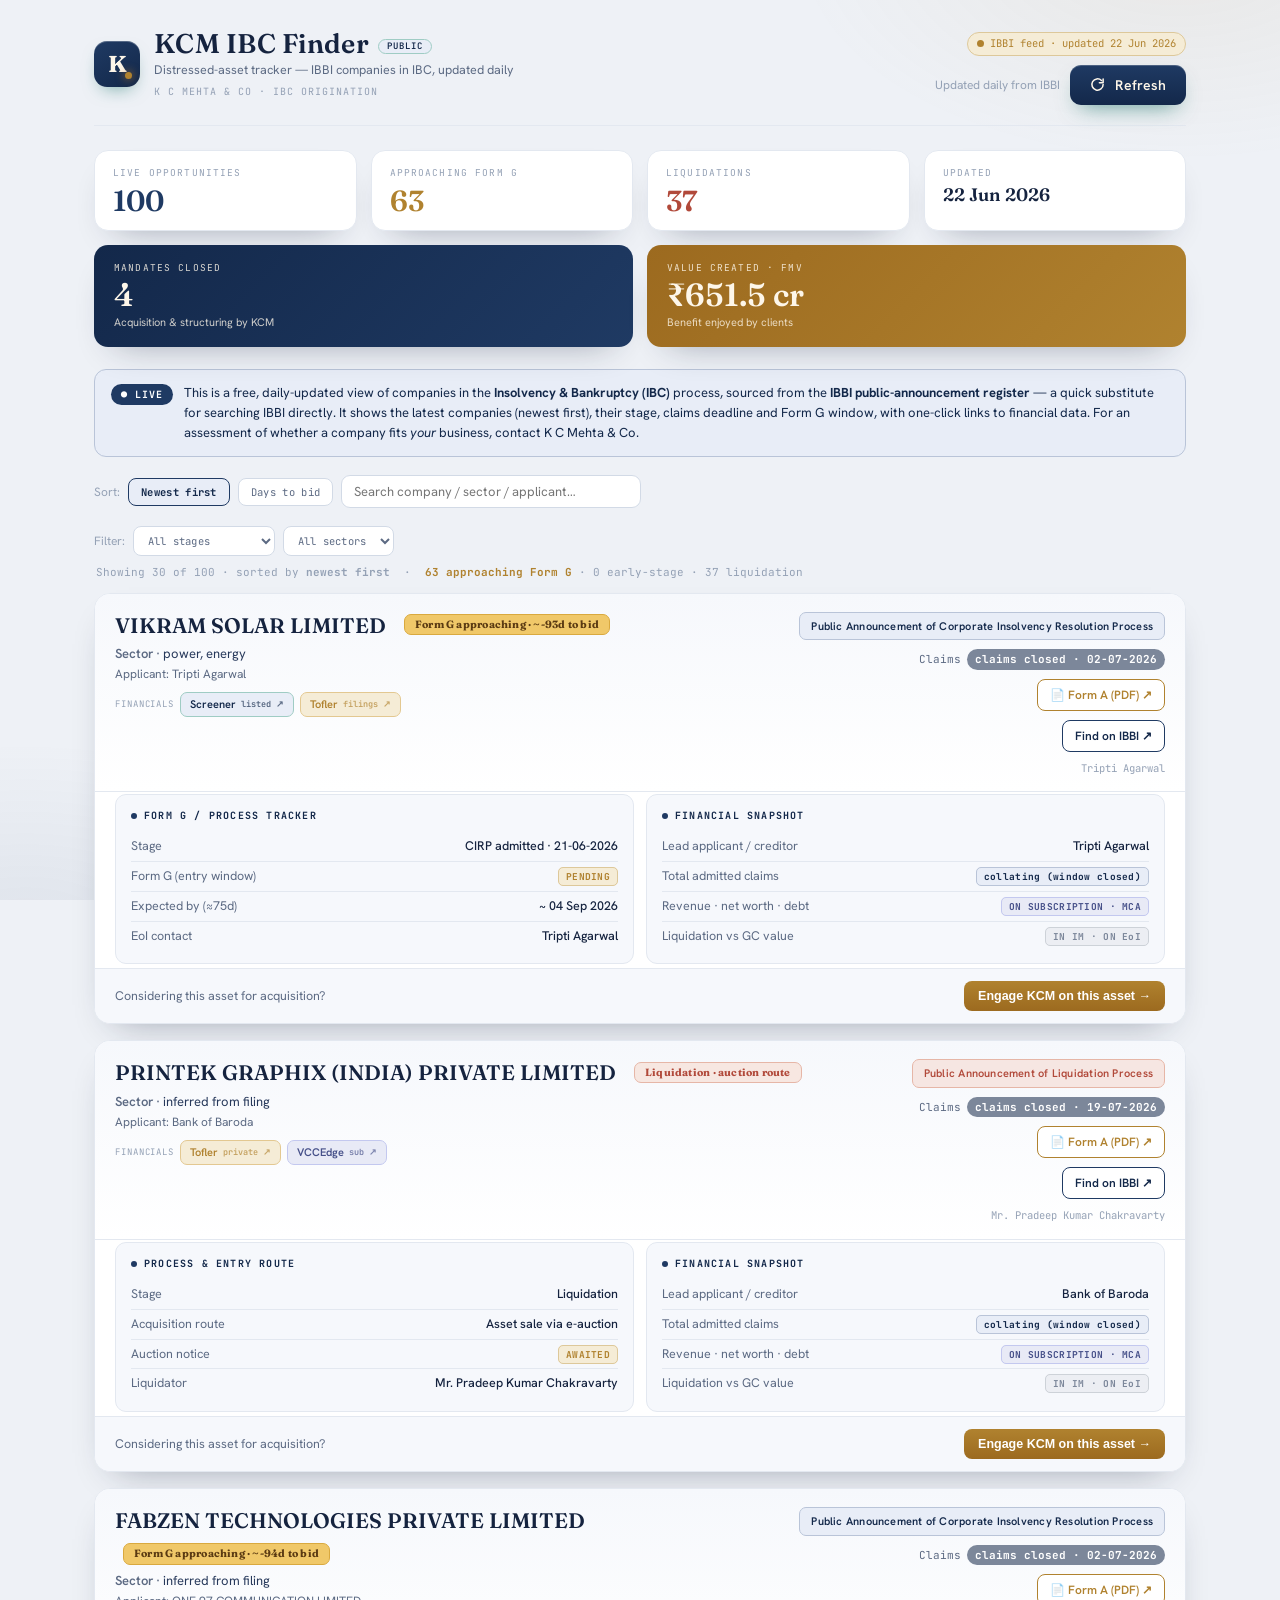
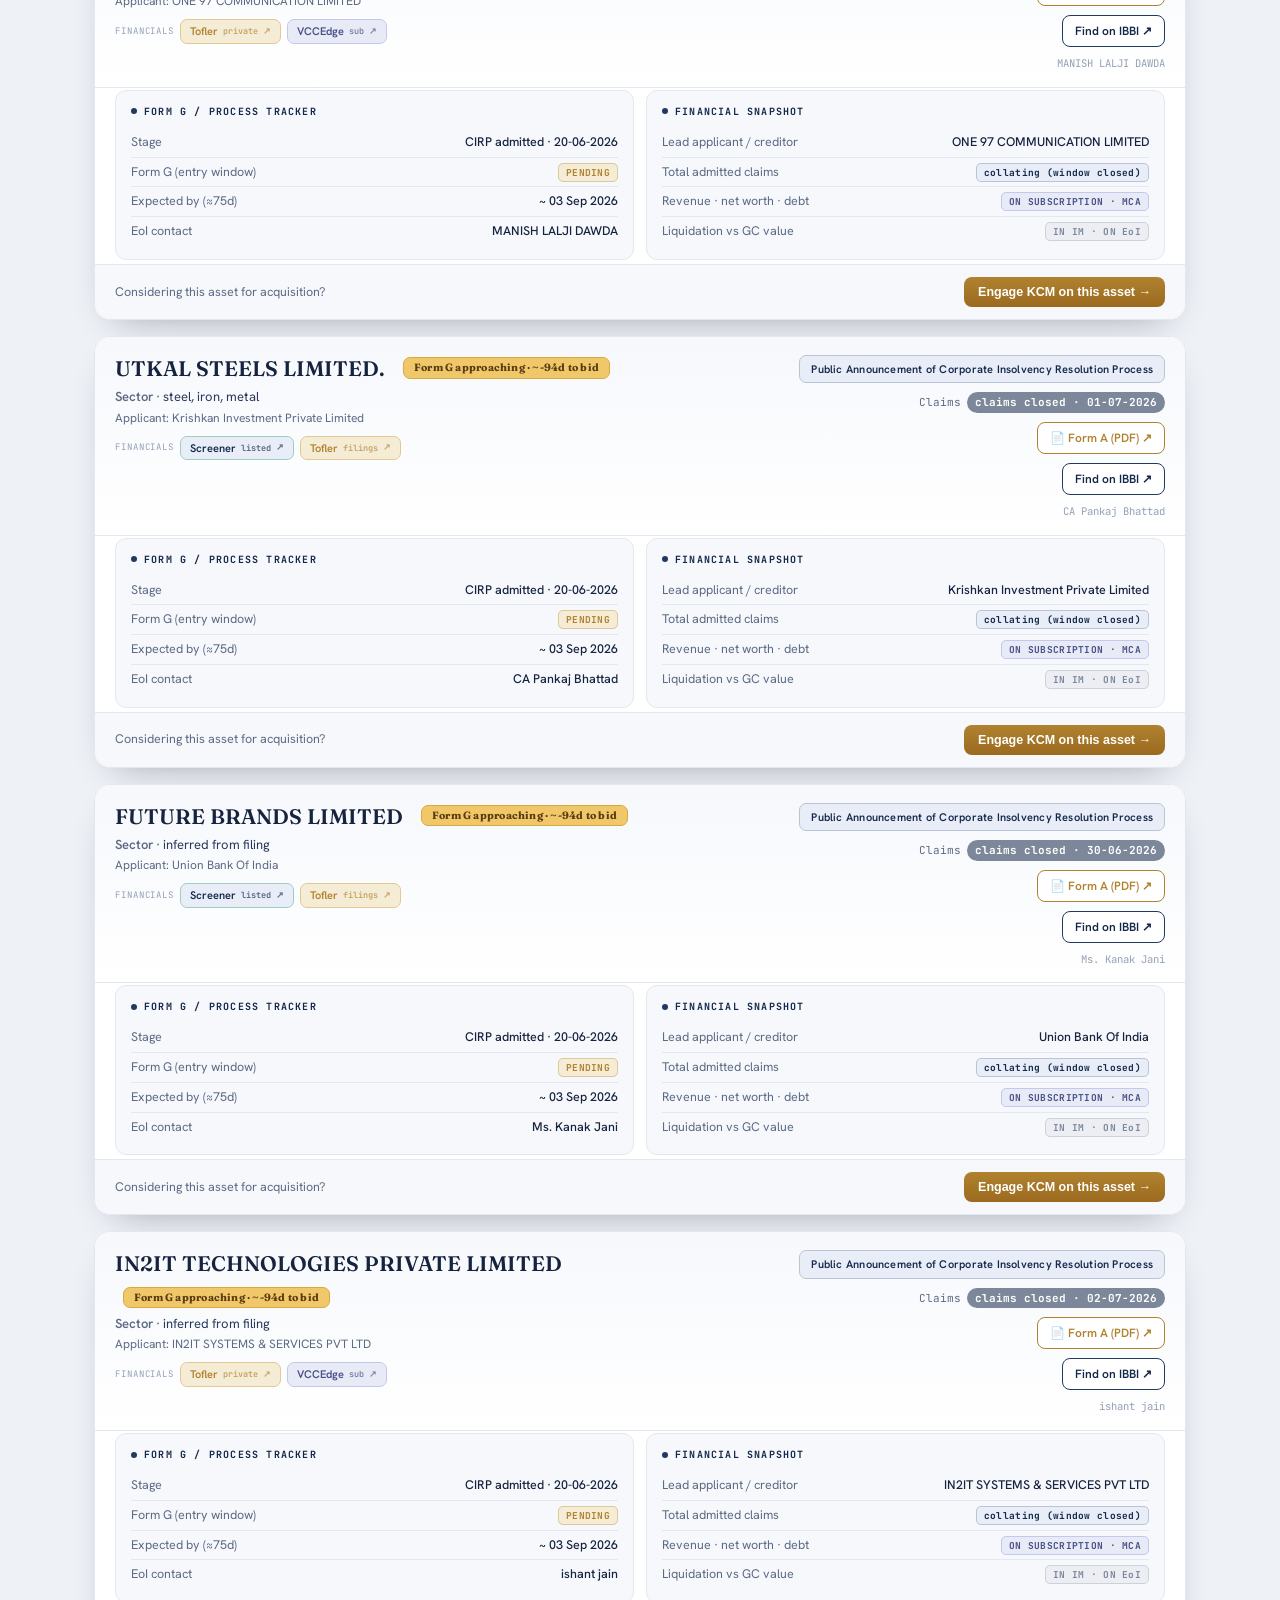
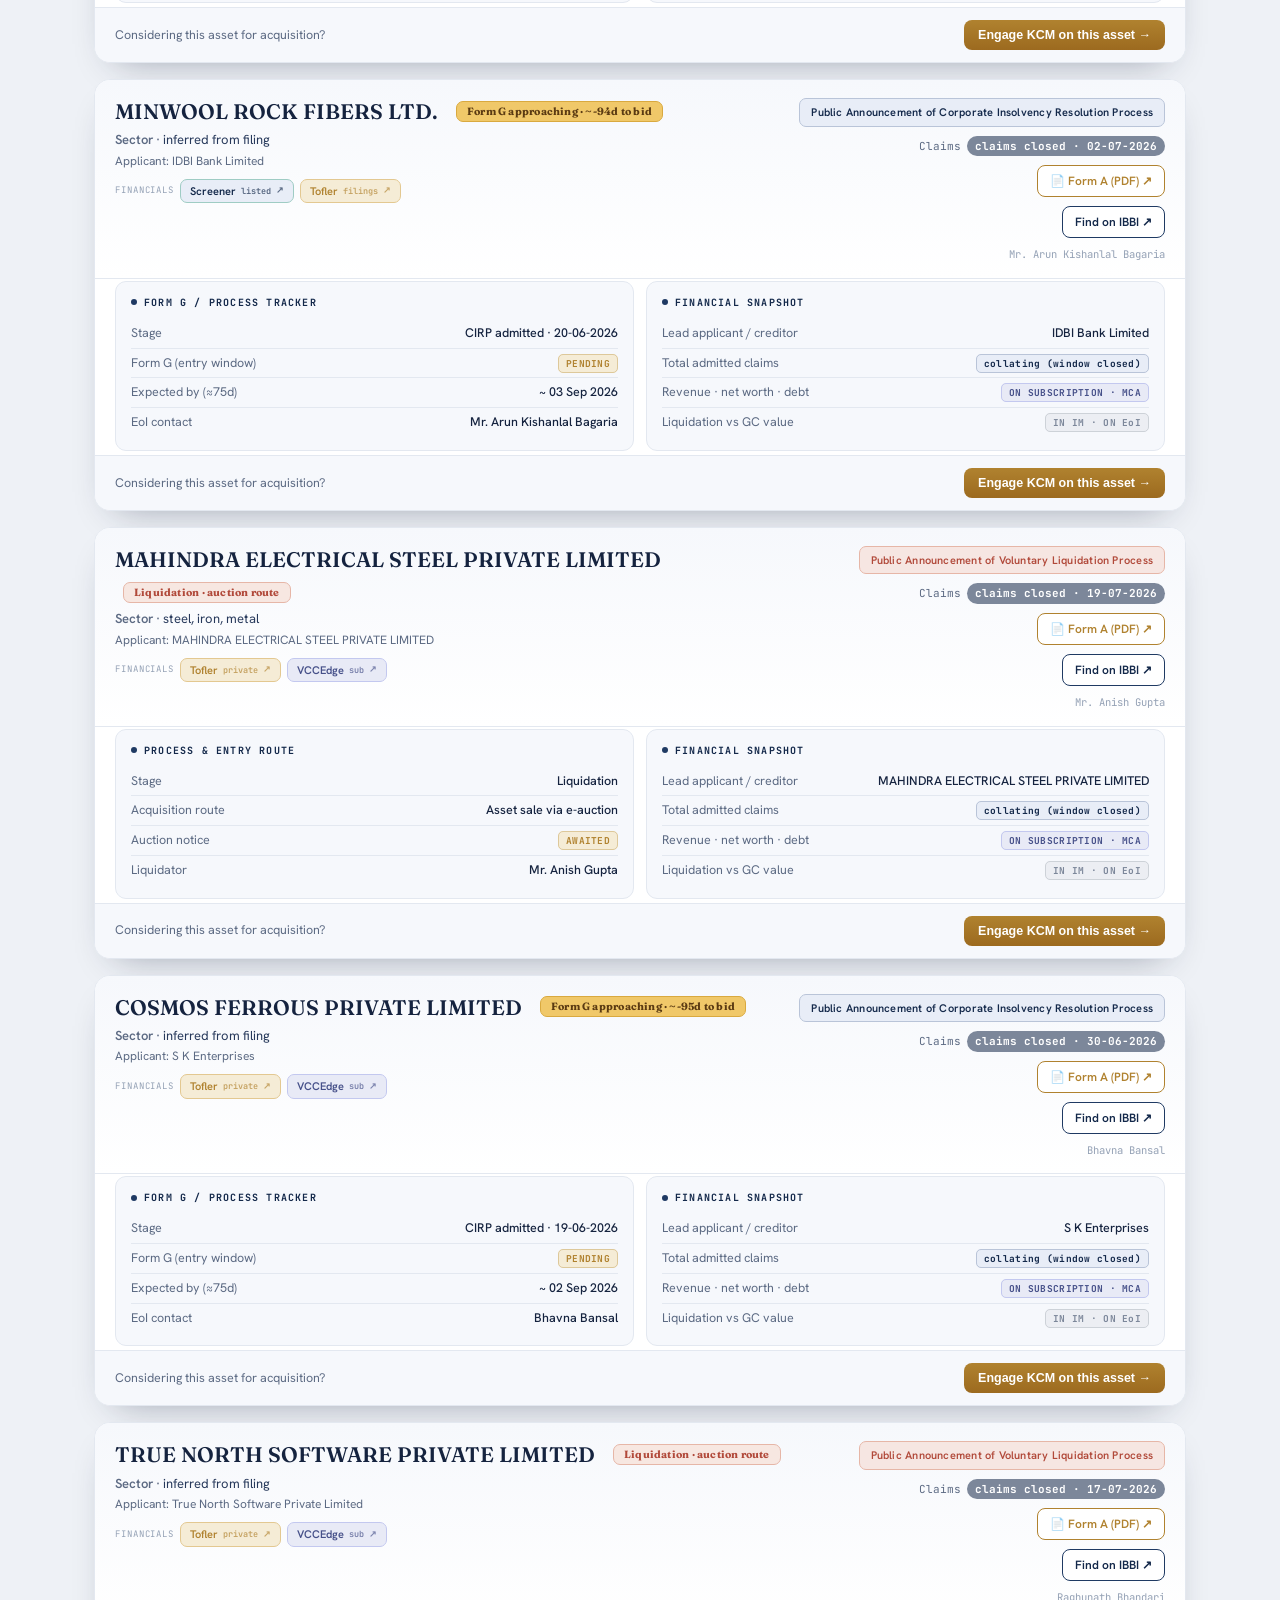
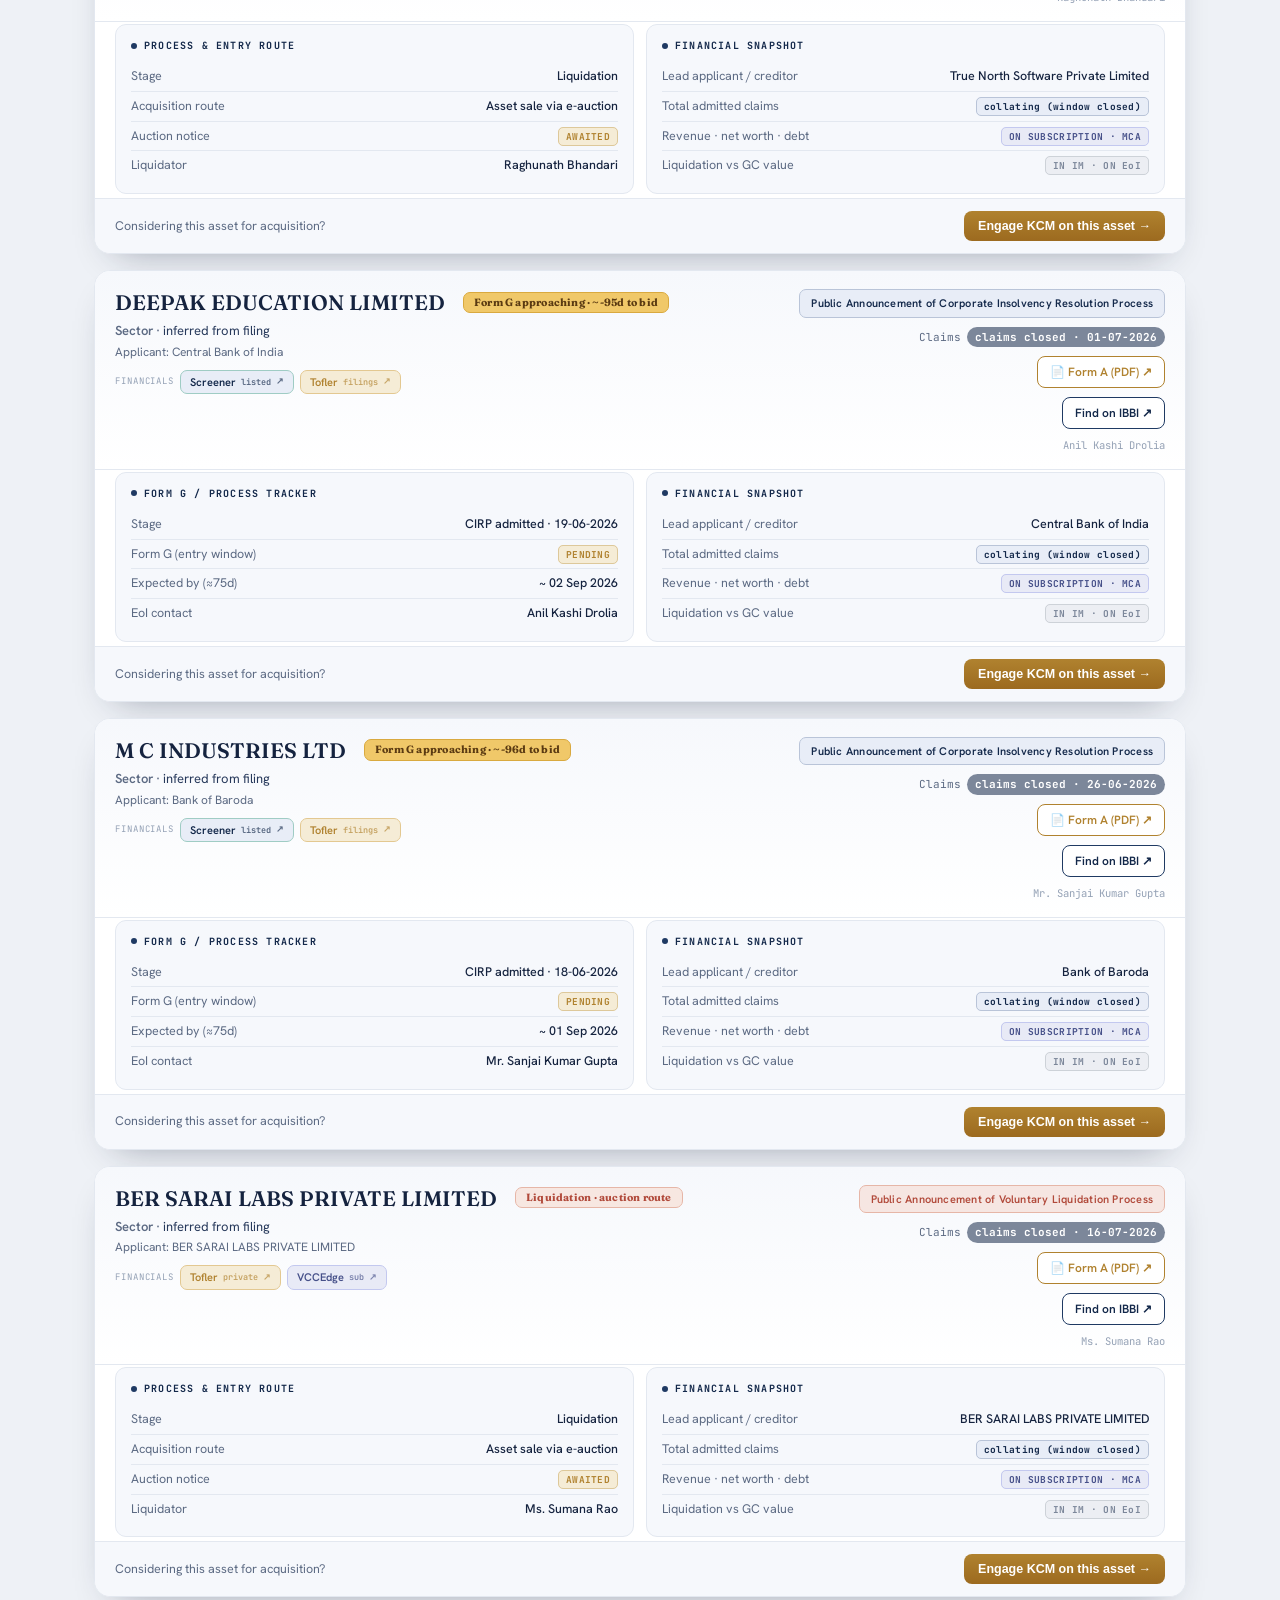
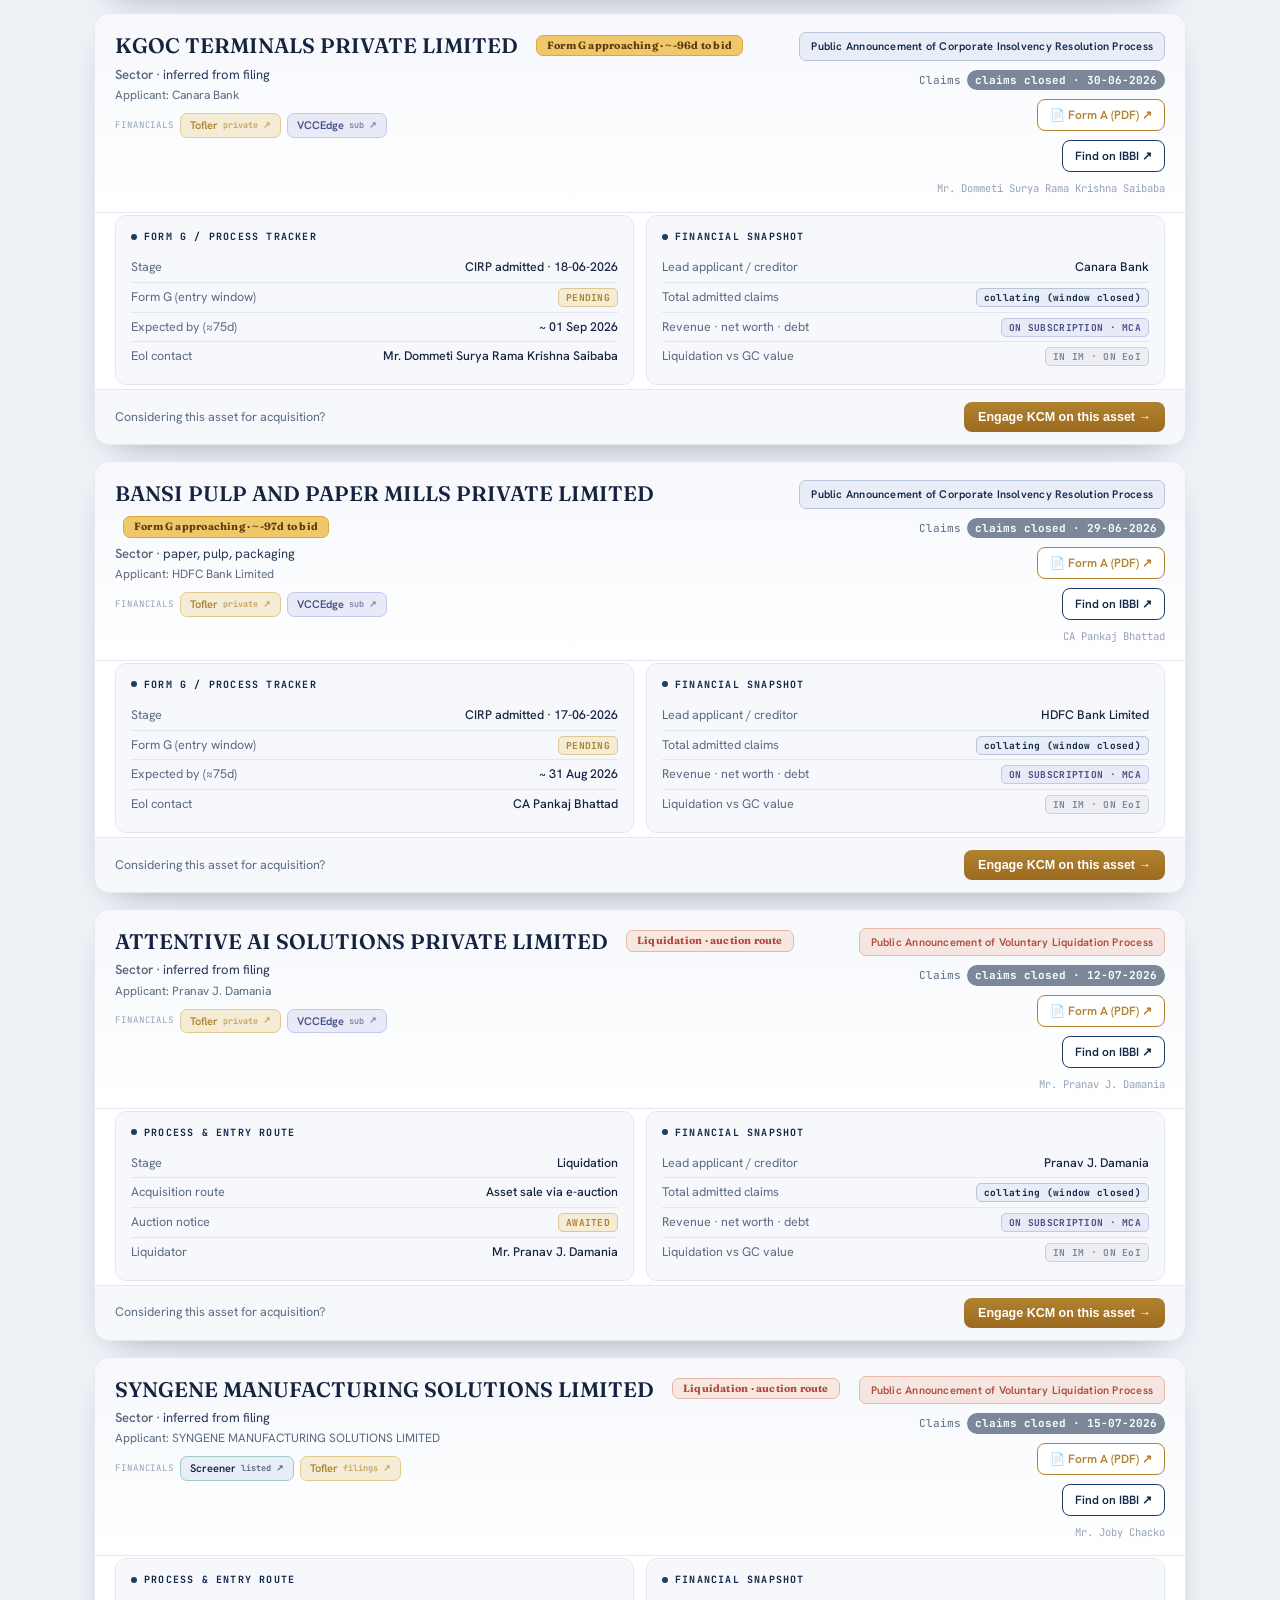
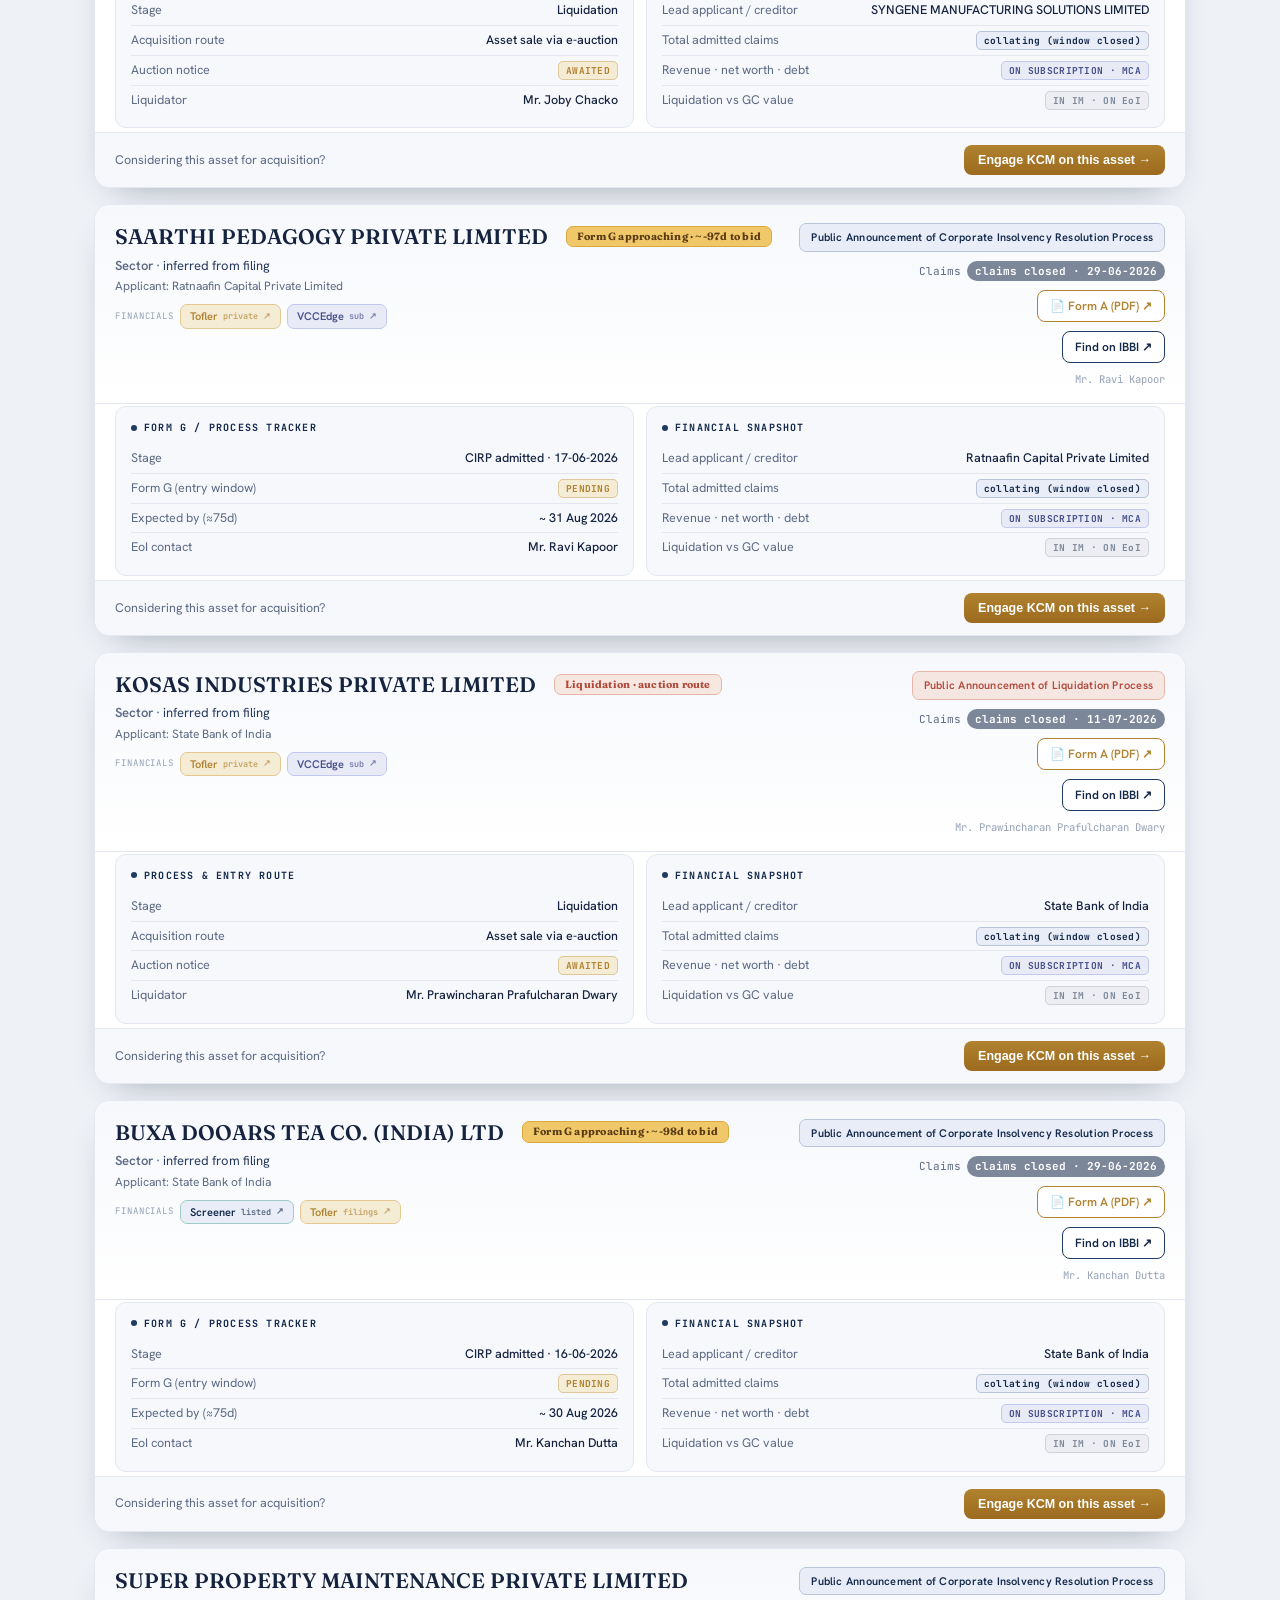
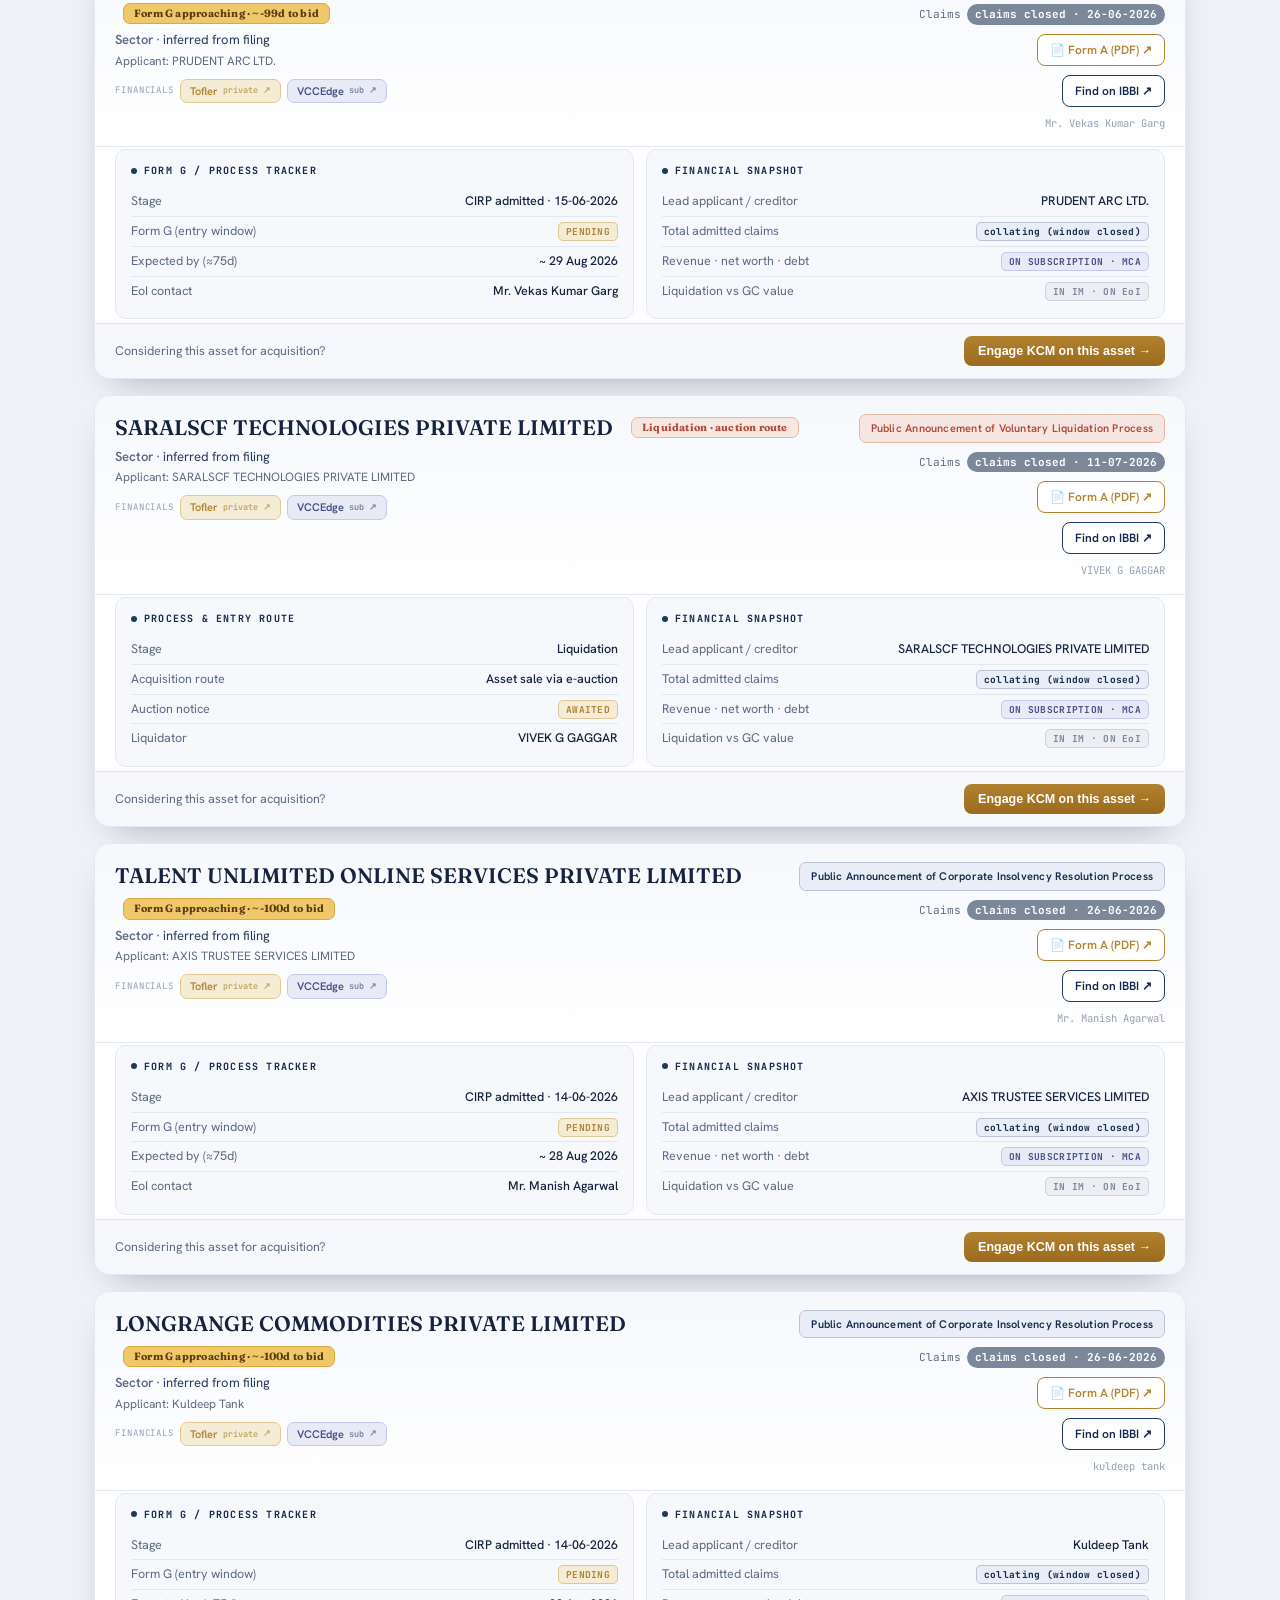
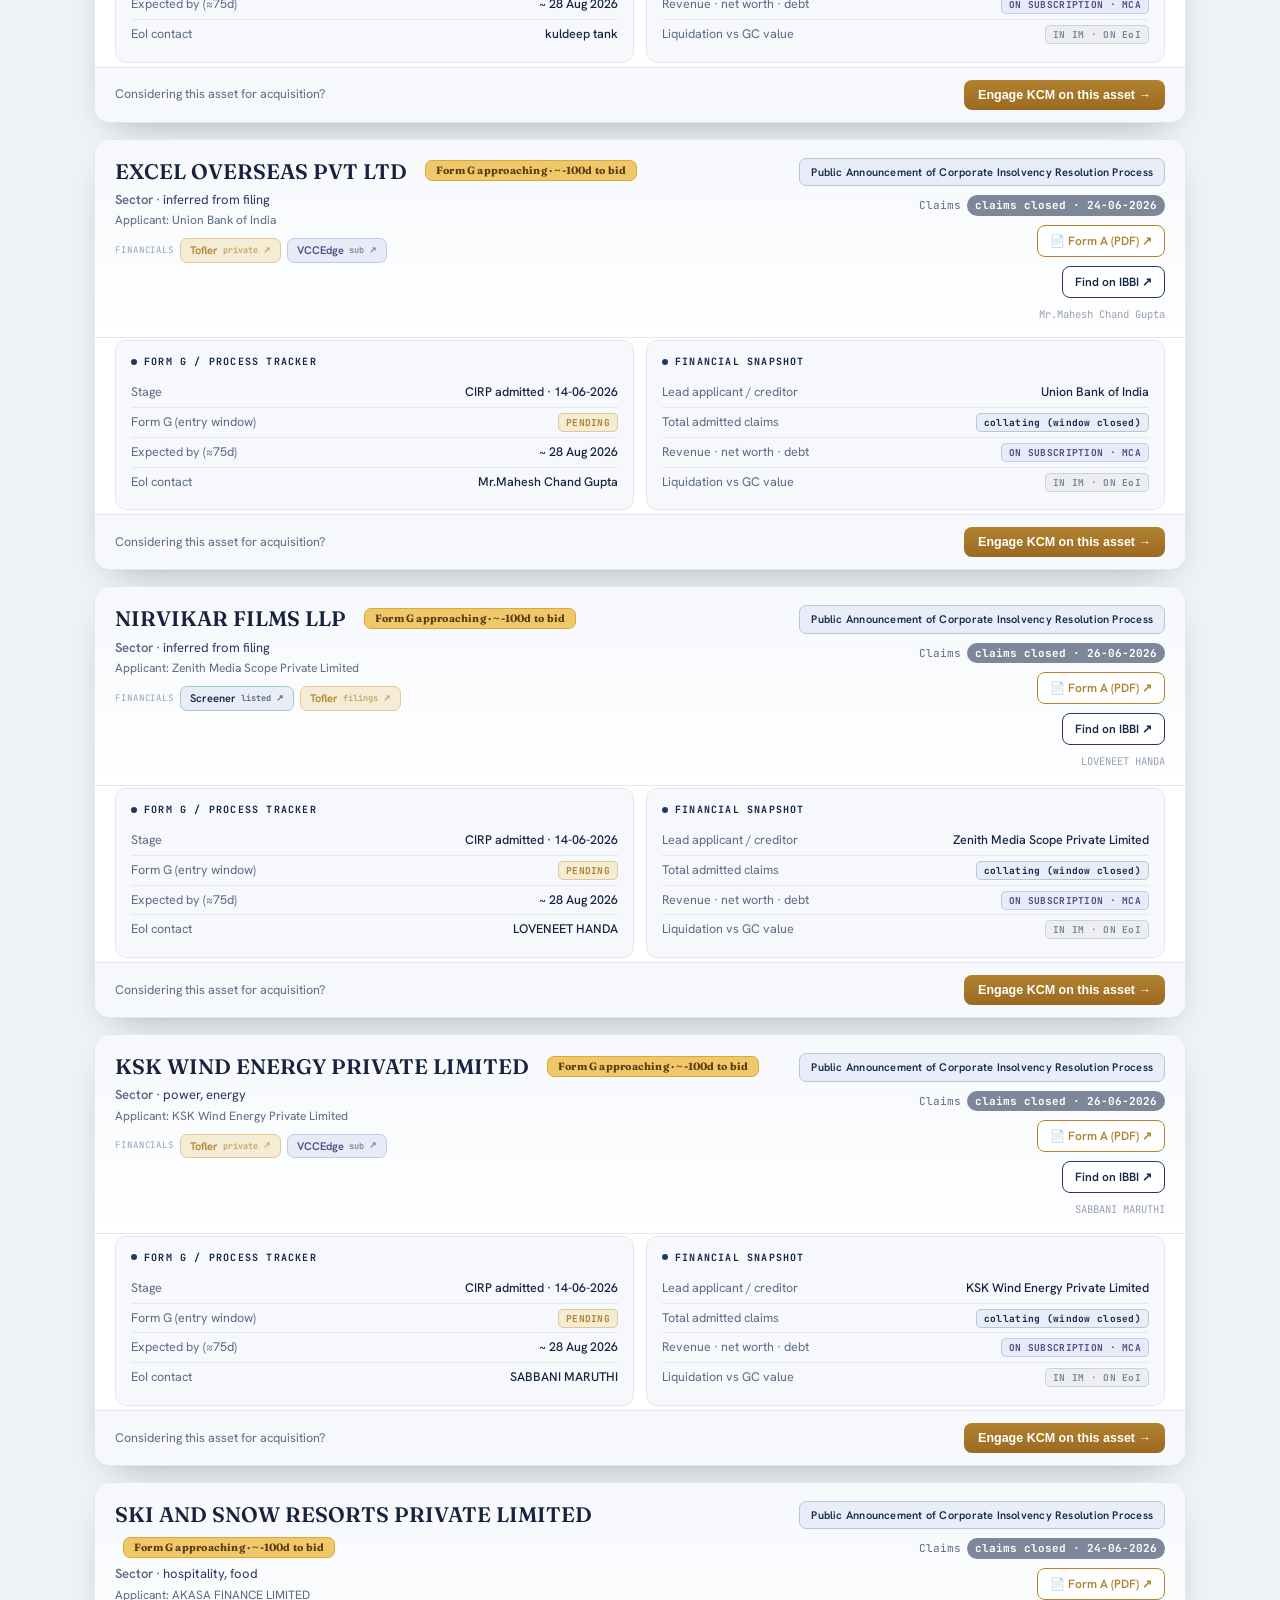
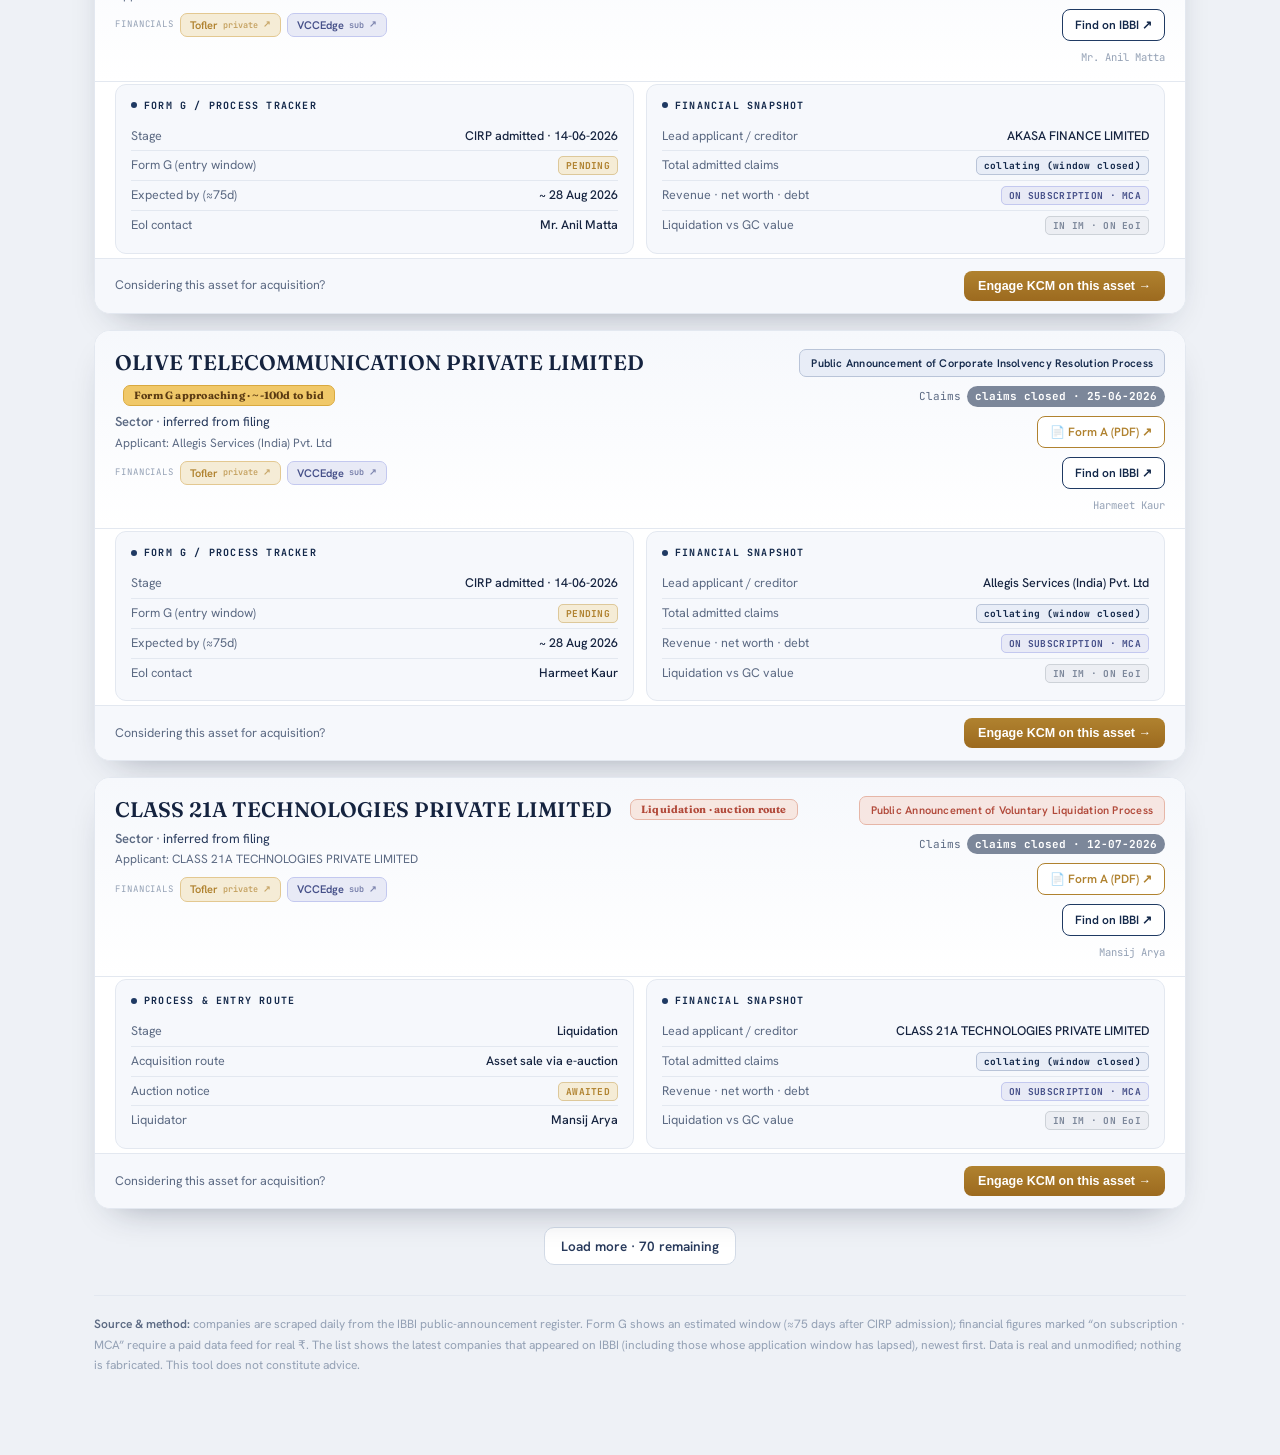
==== commit 4811704f: "Web-research company profiles (Claude + web search, cached) - enrich.py: per-company official site +" ====
--- a/public/client.html
+++ b/public/client.html
@@ -6,7 +6,7 @@
 <title>KCM IBC Finder · K C Mehta &amp; Co</title>
 <link rel="preconnect" href="https://fonts.googleapis.com"><link rel="preconnect" href="https://fonts.gstatic.com" crossorigin>
 <link href="https://fonts.googleapis.com/css2?family=Fraunces:ital,opsz,wght@0,9..144,400;0,9..144,500;0,9..144,600;0,9..144,700&family=Hanken+Grotesk:wght@400;500;600;700&family=JetBrains+Mono:wght@400;500;700&display=swap" rel="stylesheet">
-<link rel="stylesheet" href="core.css?v=2">
+<link rel="stylesheet" href="core.css?v=4">
 </head>
 <body data-brand="kcm">
 <div class="wrap">
@@ -74,7 +74,7 @@
 window.ENGAGE_FORM_URL = "";
 window.ENGAGE_KEY = "";
 </script>
-<script src="core.js?v=3"></script>
+<script src="core.js?v=4"></script>
 <script>CORE.init({ brand: "kcm", dataUrl: (window.DATA_URL || "data.json"), fallbackUrl: "data.json" });</script>
 </body>
 </html>
--- a/public/core.css
+++ b/public/core.css
@@ -113,6 +113,11 @@
 .vchain{font-size:13px;color:var(--ink2);margin-top:6px}
 .vchain b{color:var(--muted);font-weight:600}
 .applicant{font-size:12px;color:var(--muted);margin-top:2px}
+.profile{margin-top:10px;background:var(--card2);border:1px solid var(--line);border-left:3px solid var(--amber);border-radius:9px;padding:10px 13px;font-size:12.5px;color:var(--ink2);line-height:1.5}
+.profile .ptag{font-family:'JetBrains Mono',monospace;font-size:8.5px;letter-spacing:.1em;text-transform:uppercase;color:var(--amber);font-weight:700}
+.profile b{color:var(--muted)}
+.profile a{color:var(--teal-d);font-weight:600}
+.profile .prow2{margin-top:4px;font-size:12px;color:var(--muted)}
 .reslinks{display:flex;gap:6px;flex-wrap:wrap;margin-top:9px;align-items:center}
 .reslabel{font-family:'JetBrains Mono',monospace;font-size:9px;letter-spacing:.1em;text-transform:uppercase;color:var(--faint)}
 .reslink{display:inline-flex;align-items:center;gap:5px;font-size:11px;font-weight:600;color:var(--indigo);background:var(--indigo-soft);border:1px solid #c3c8ef;border-radius:7px;padding:3px 9px;text-decoration:none;transition:filter .15s}
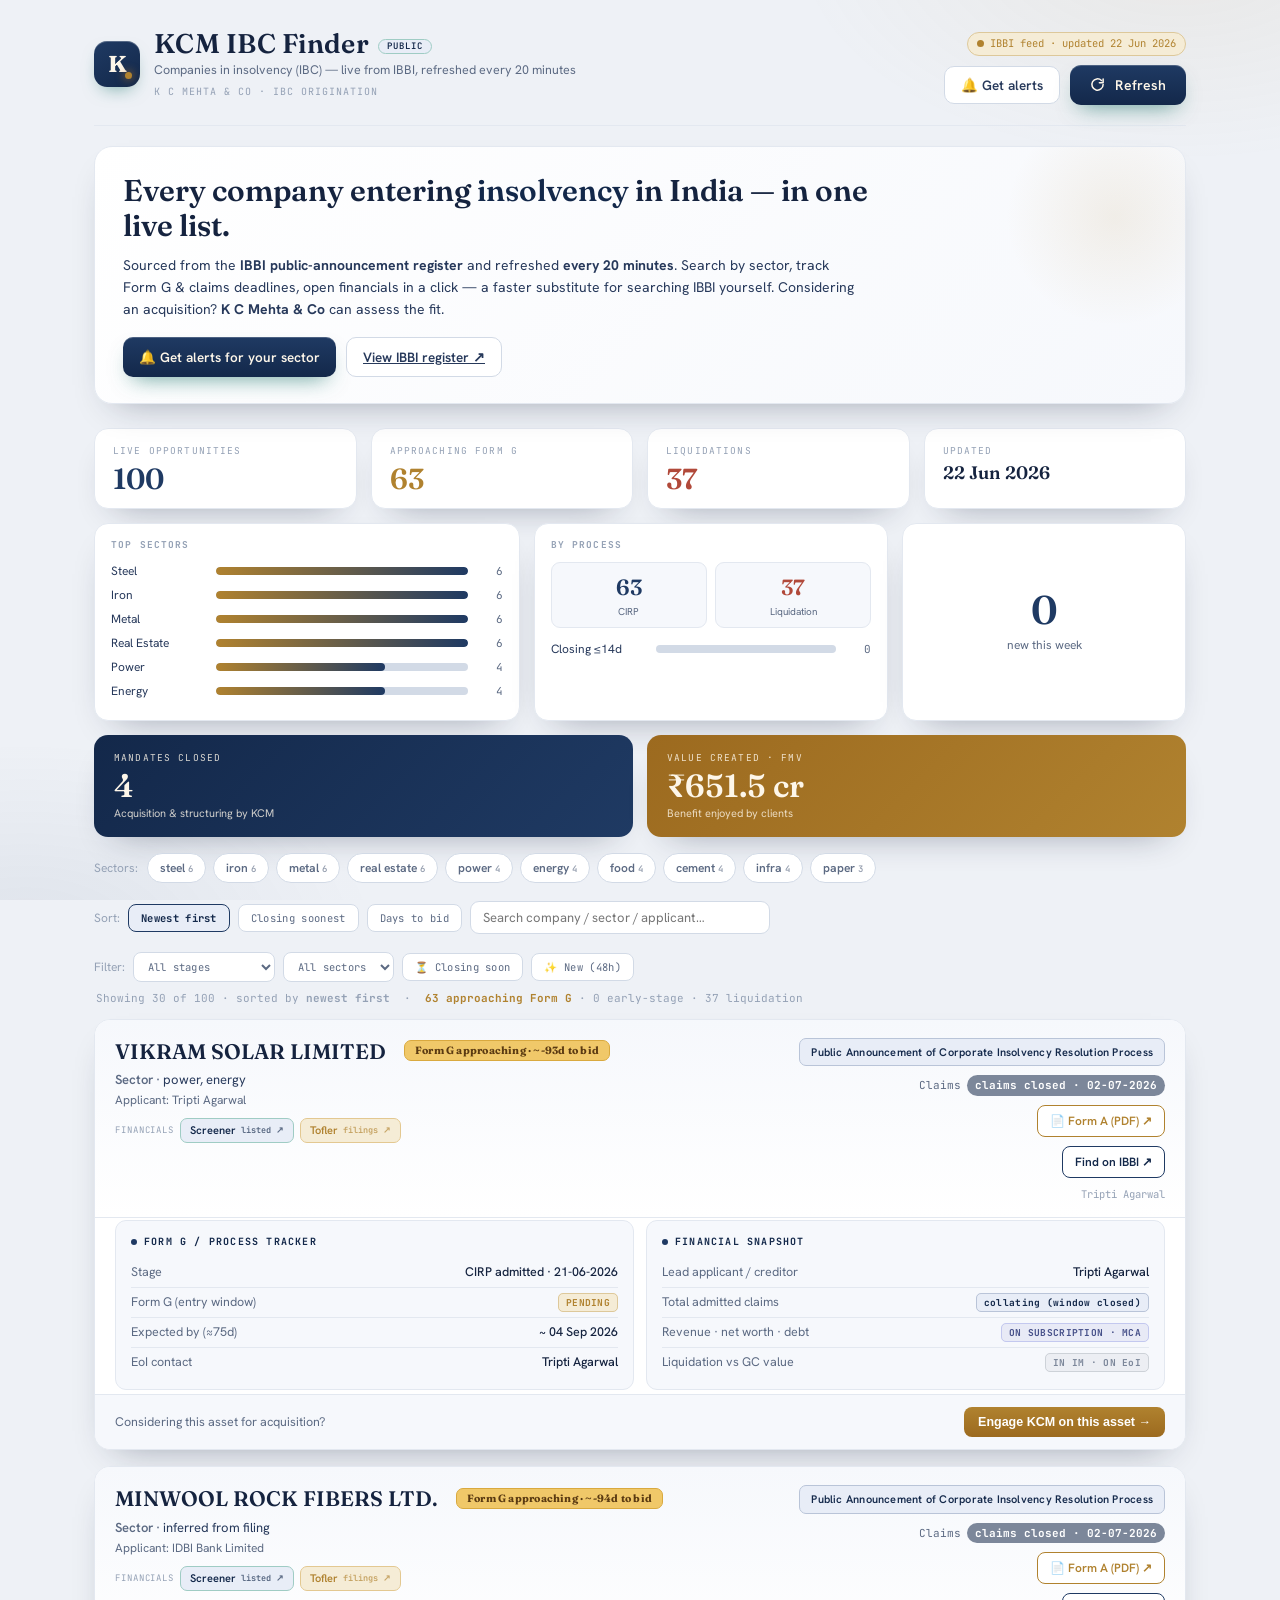
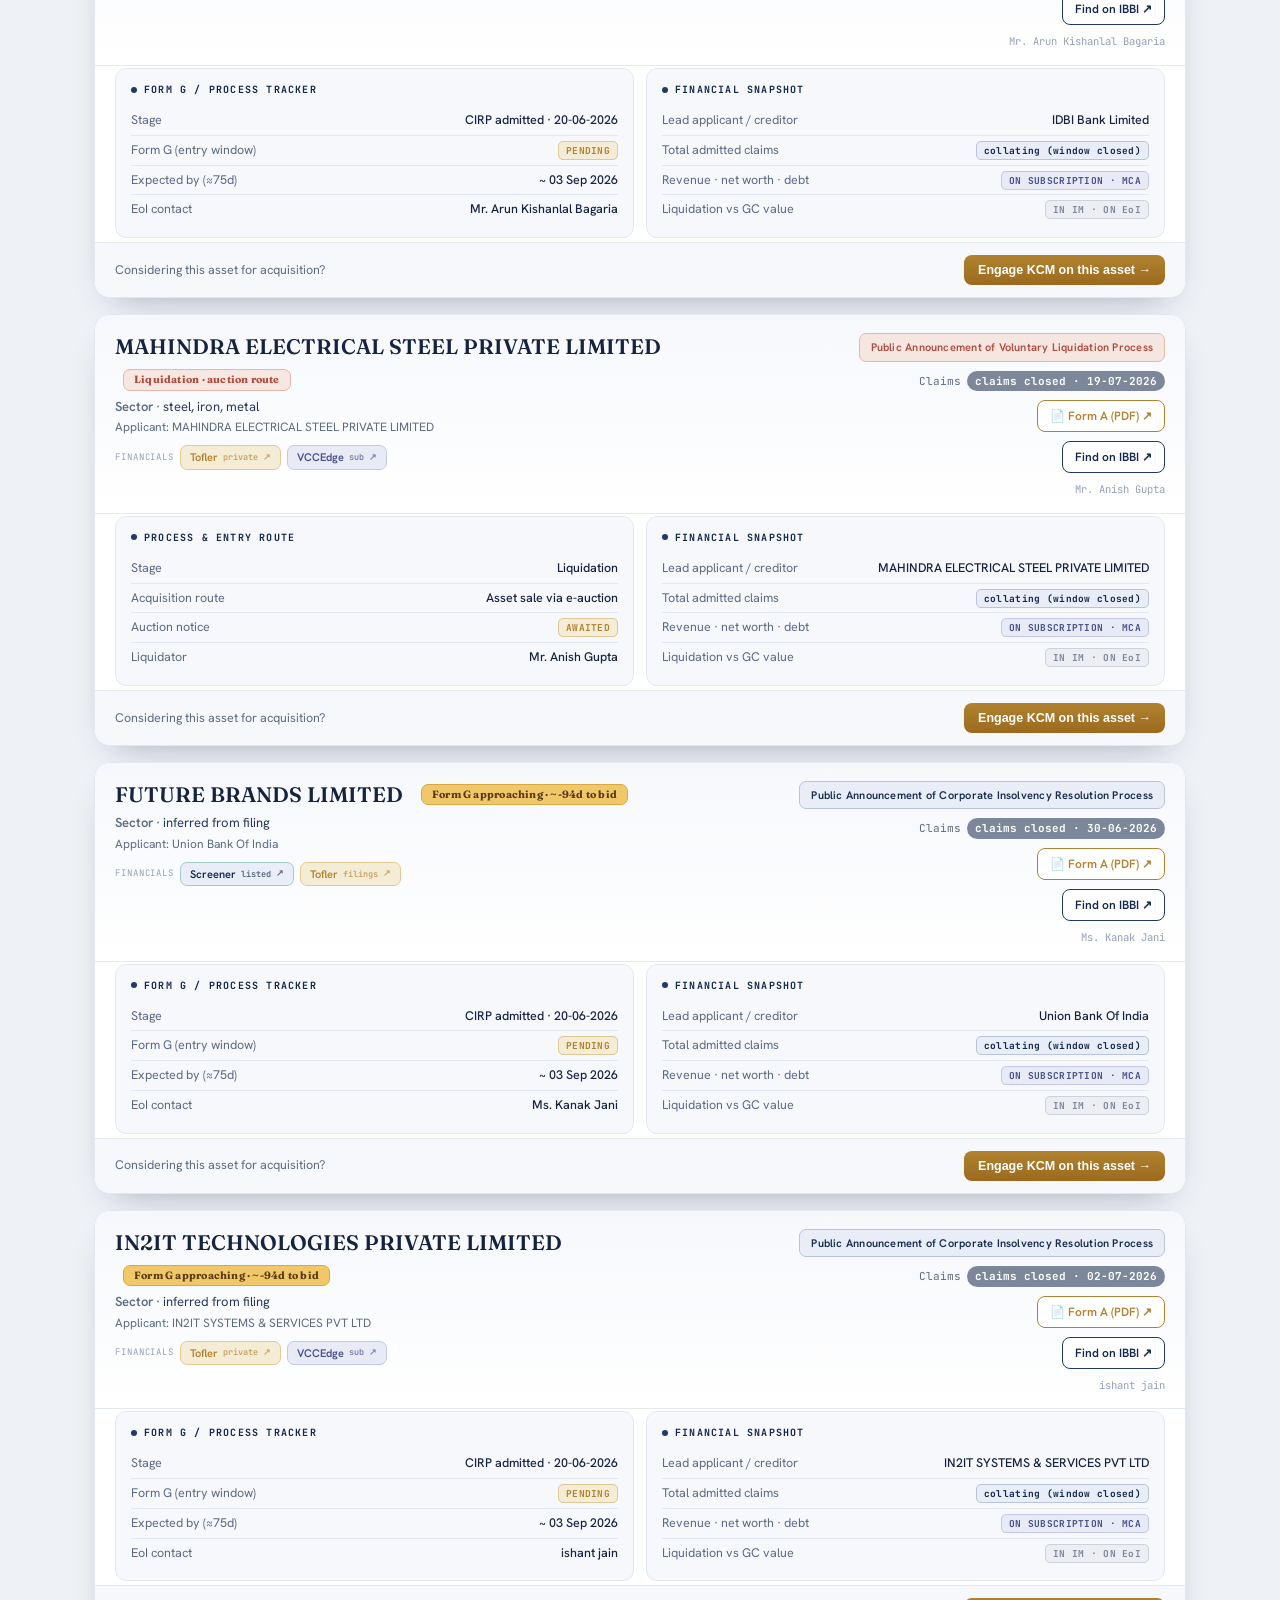
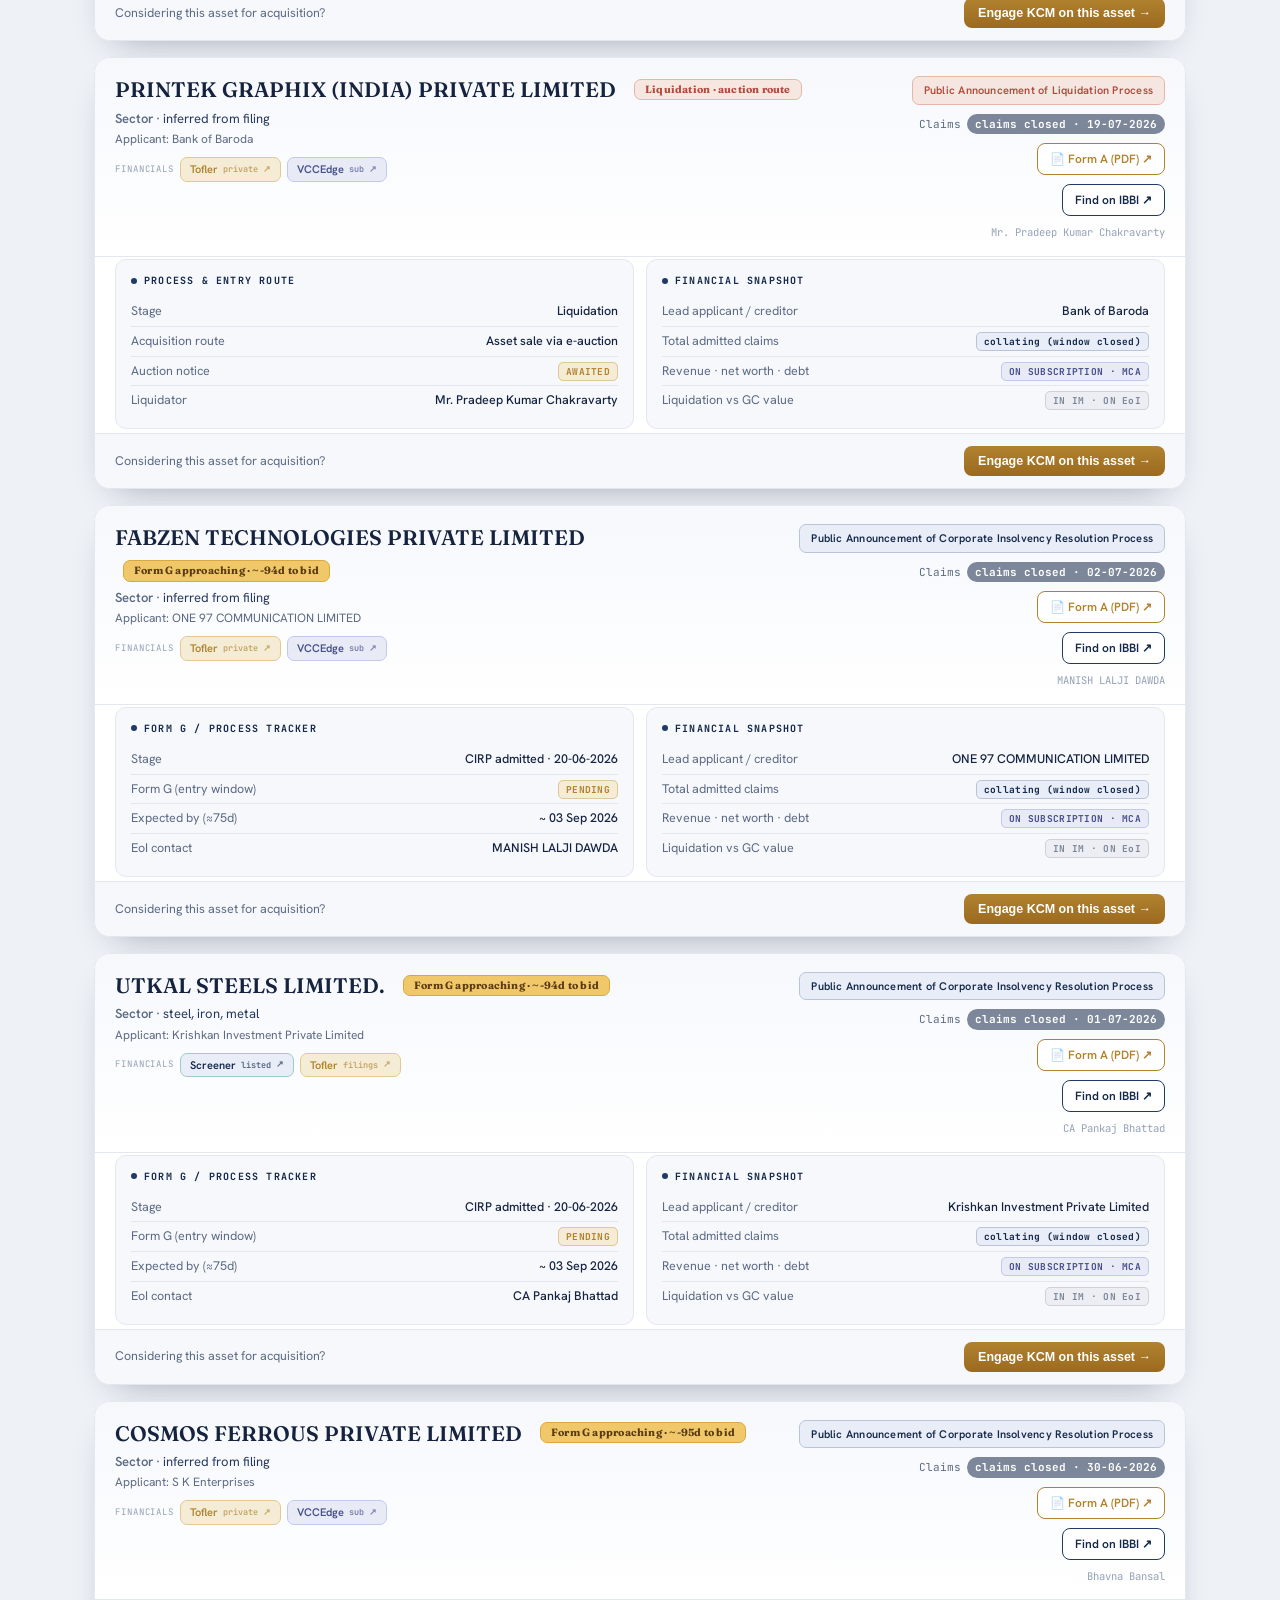
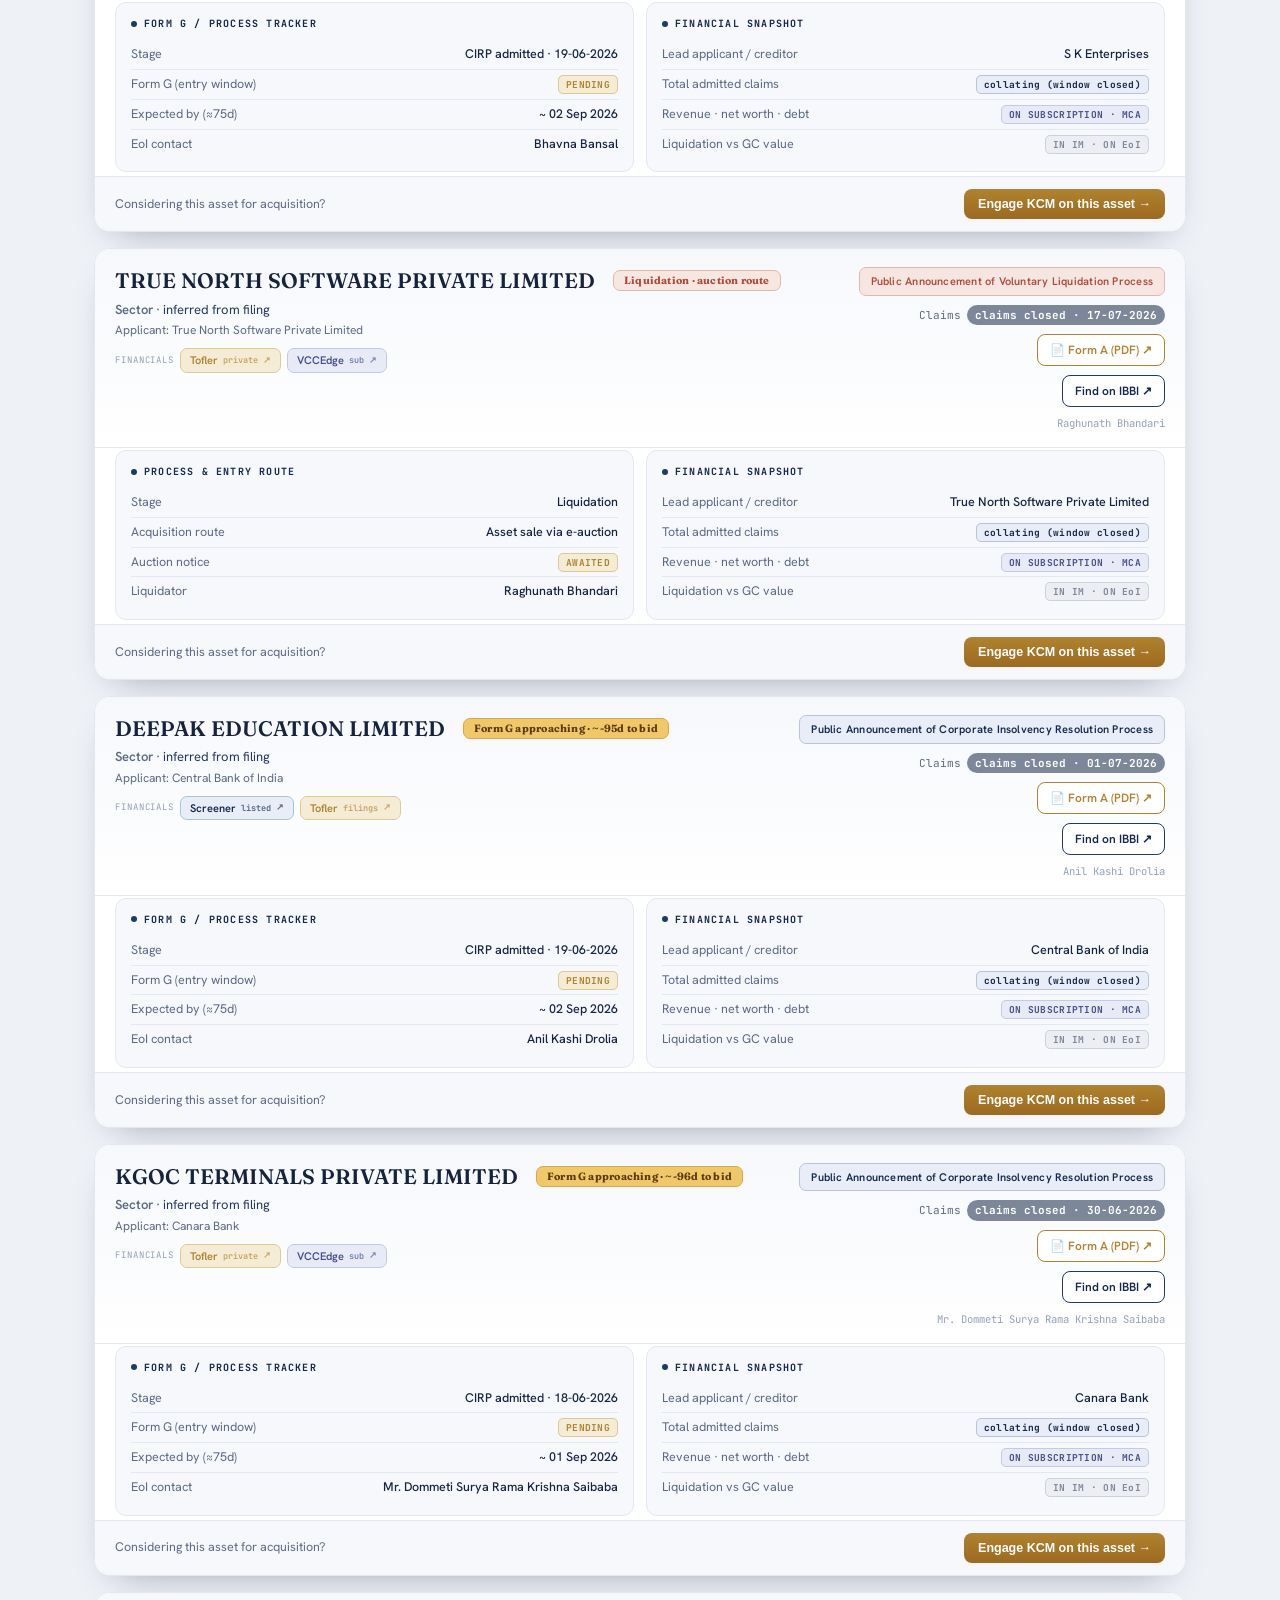
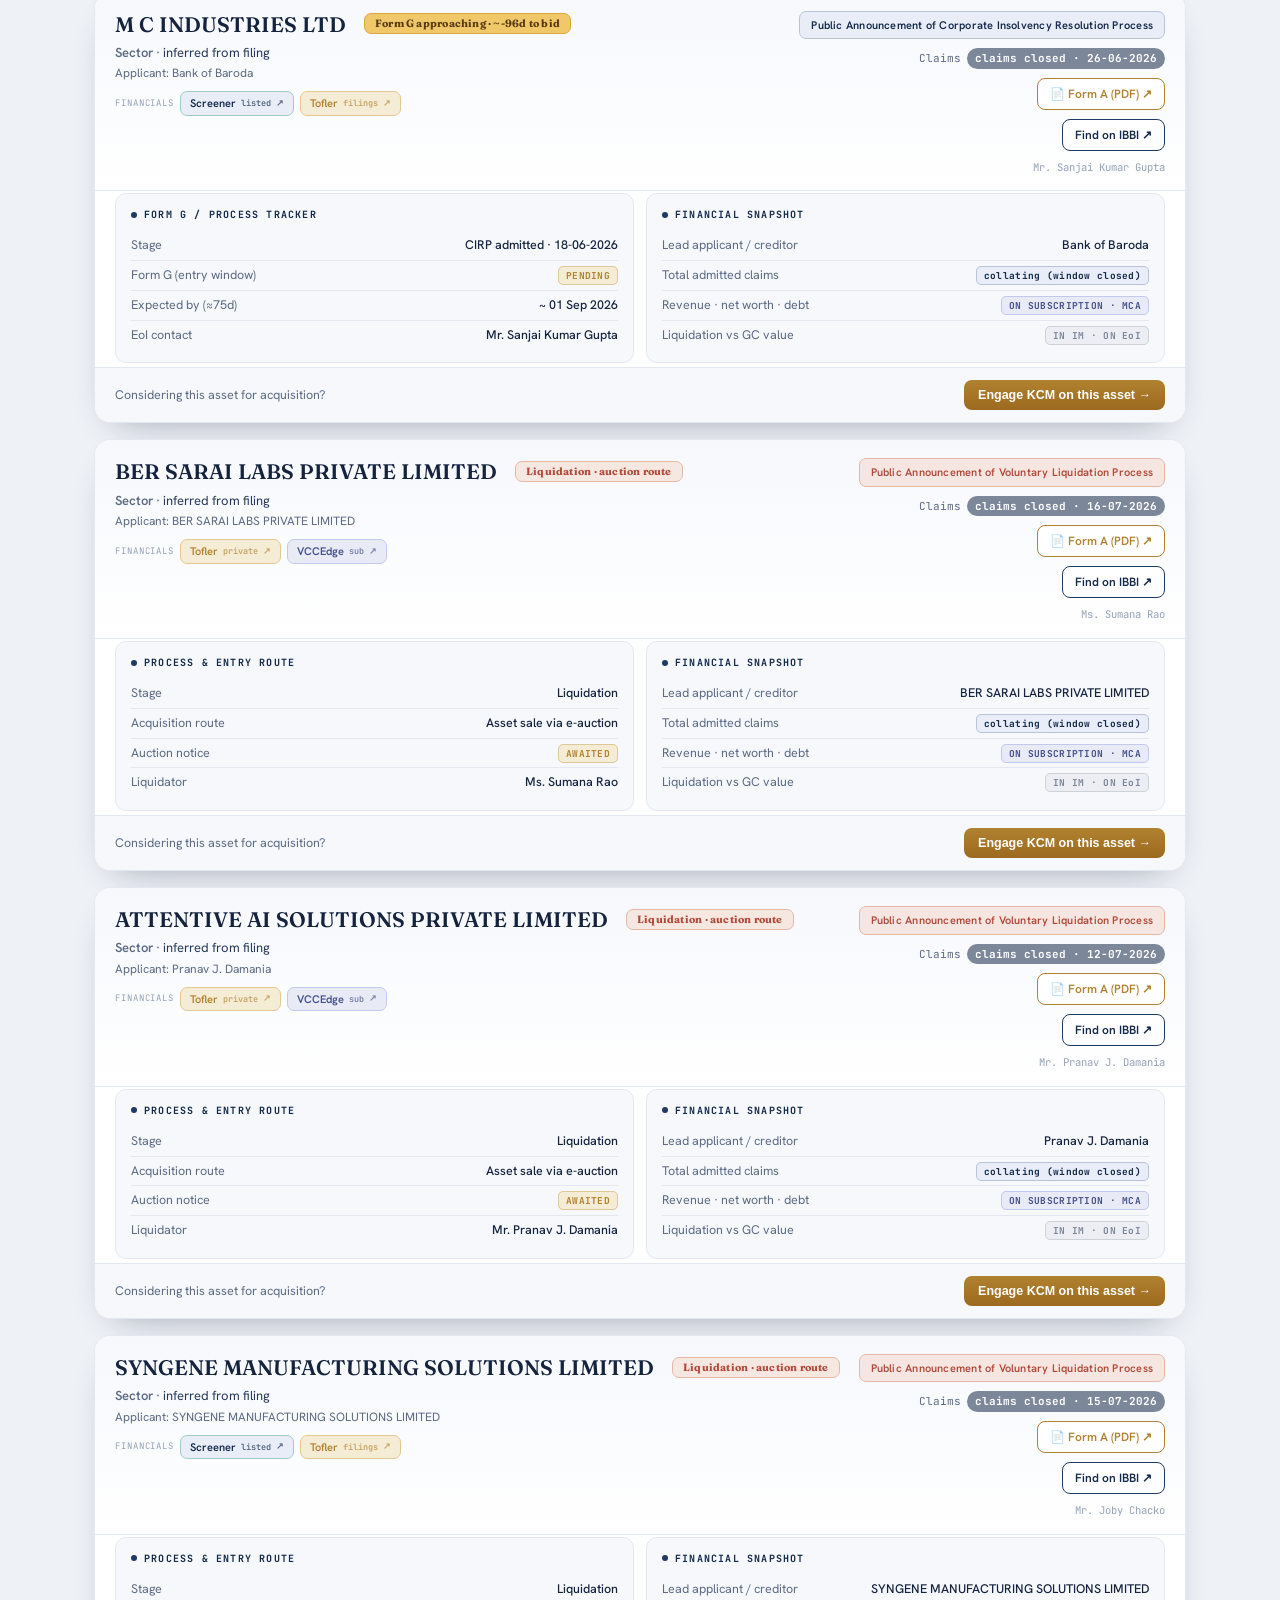
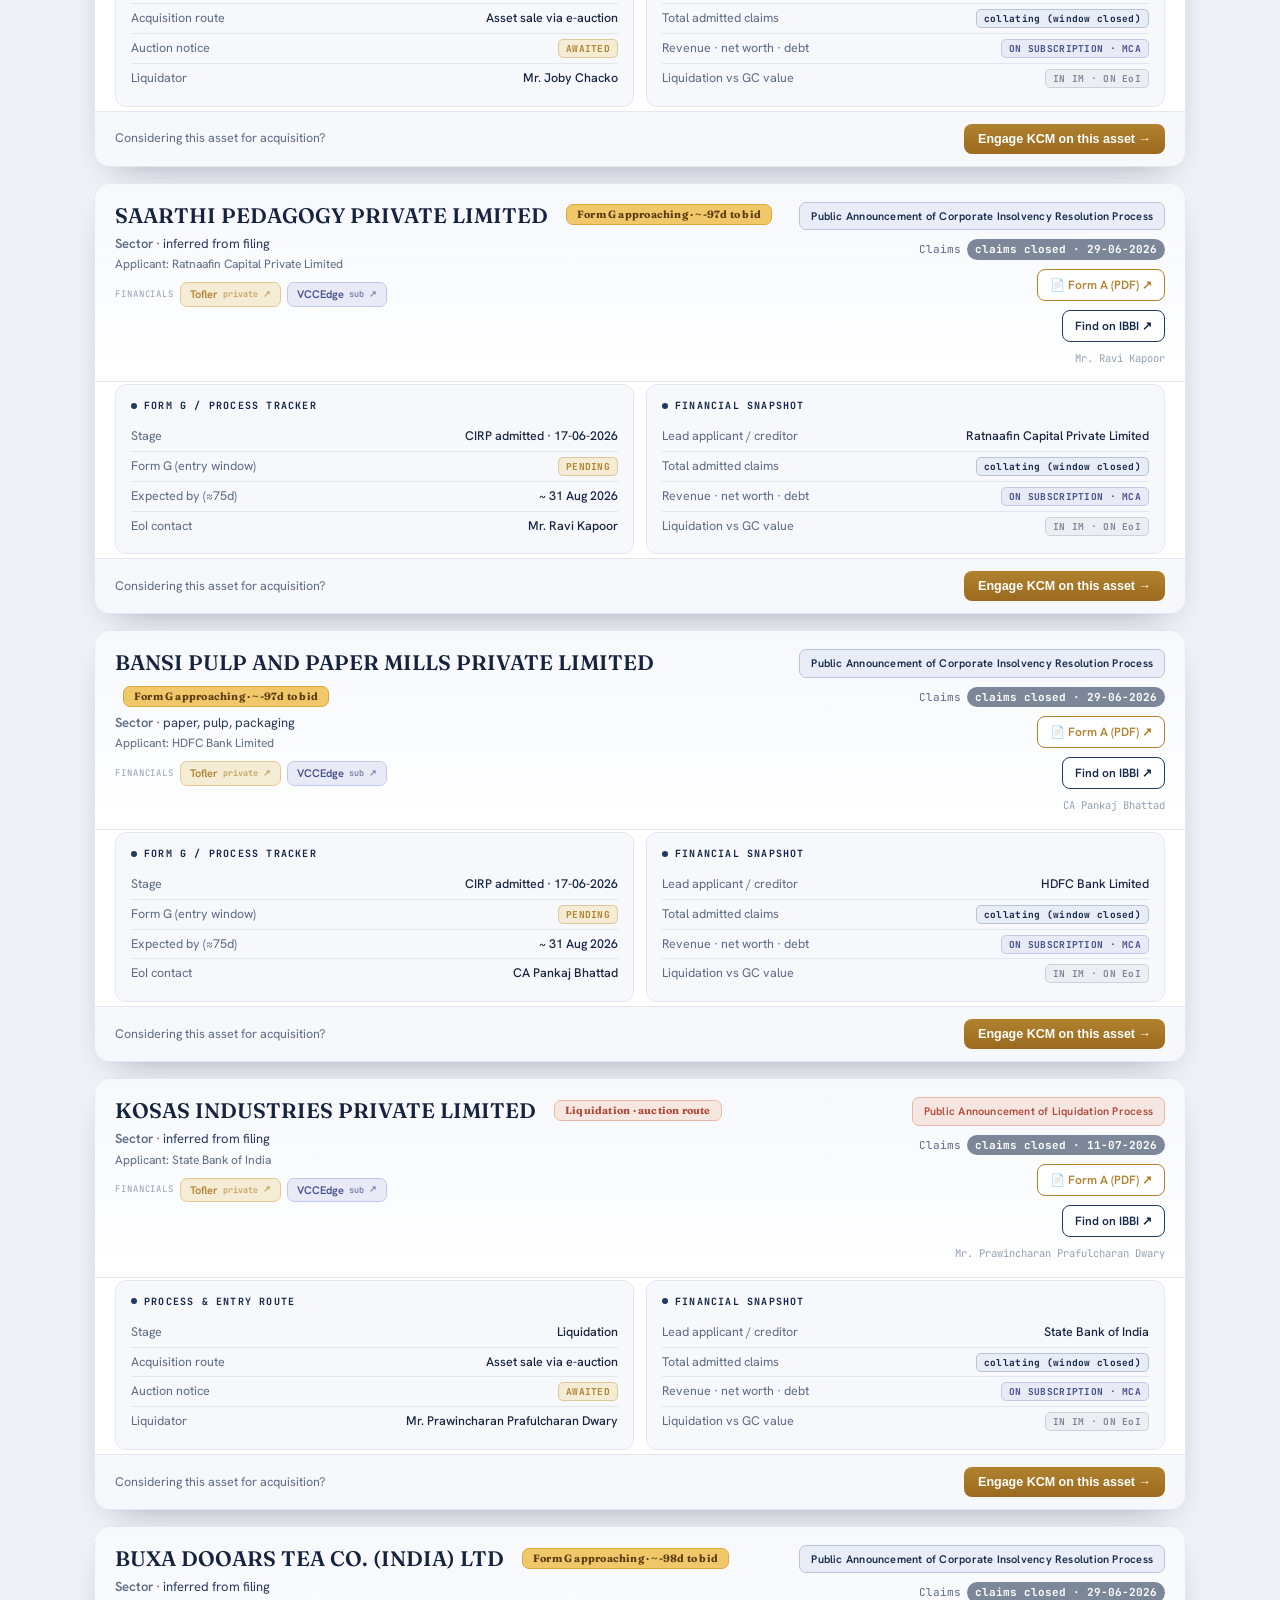
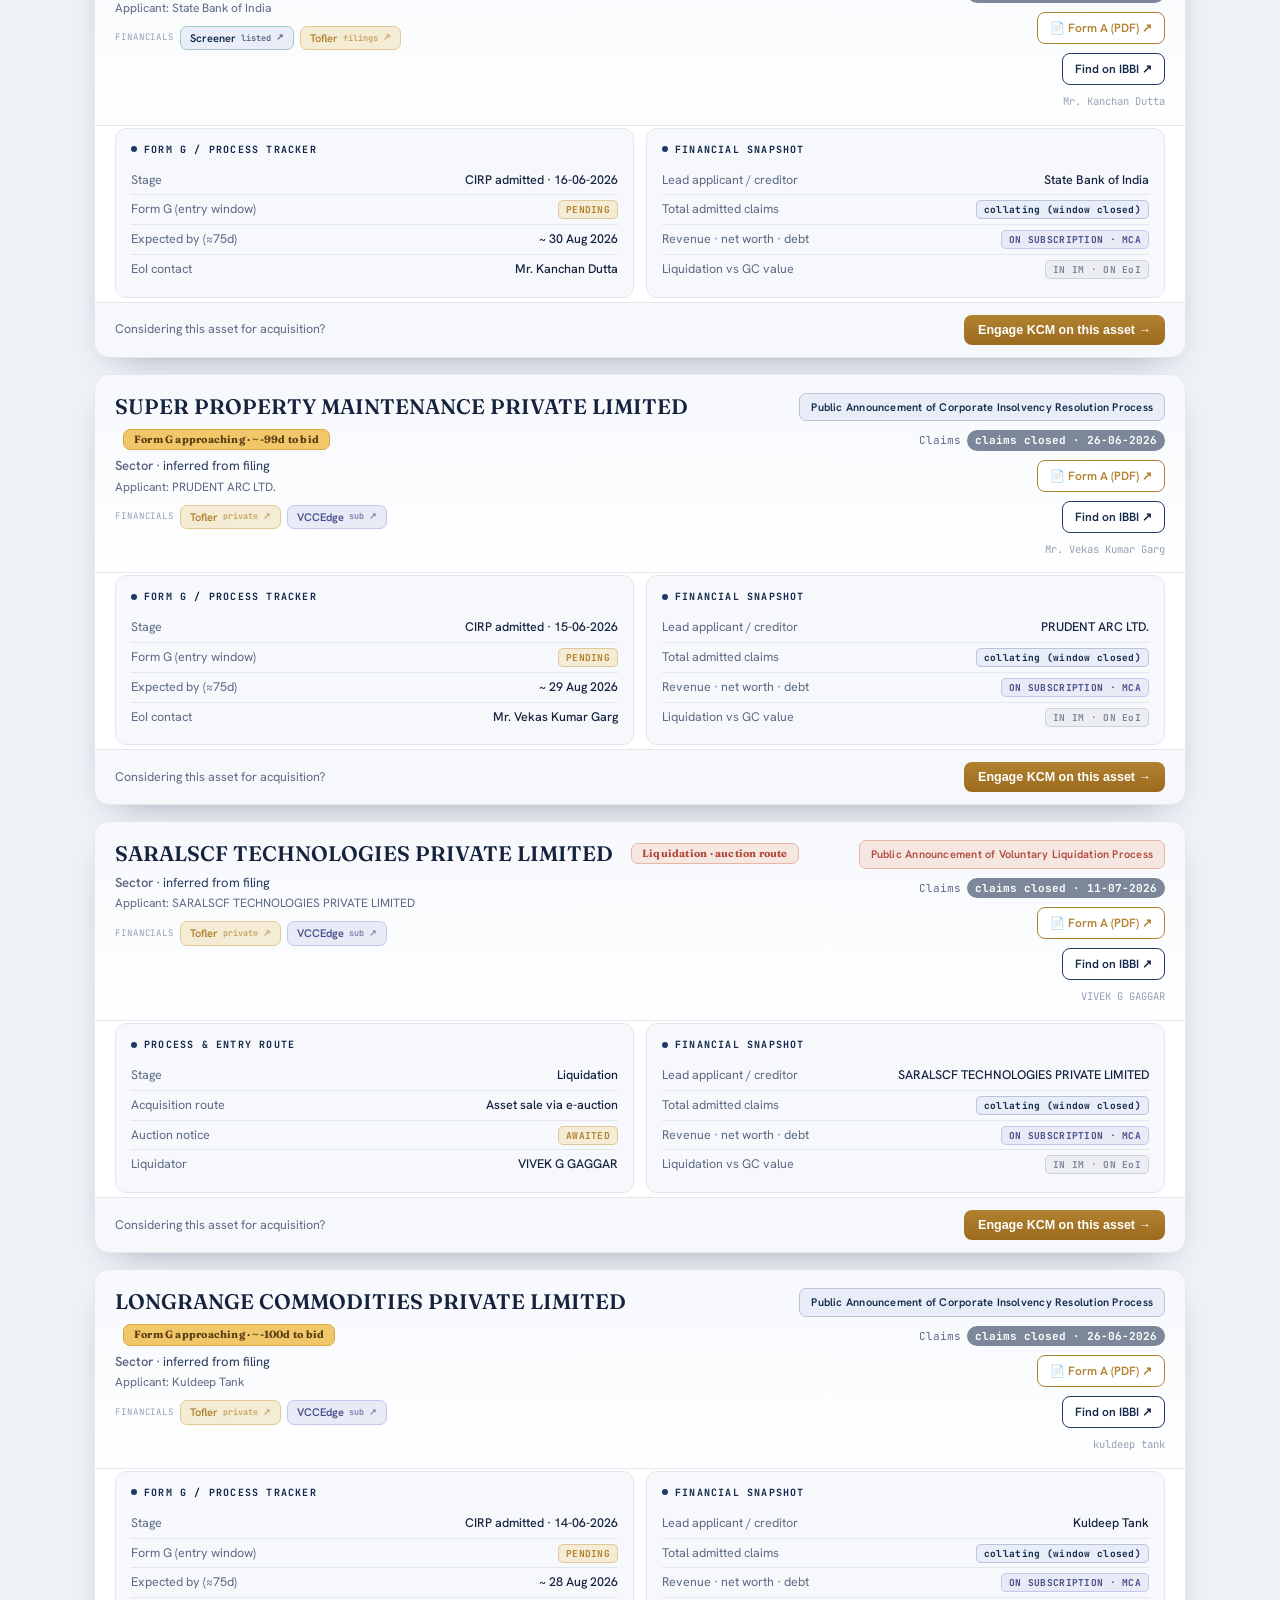
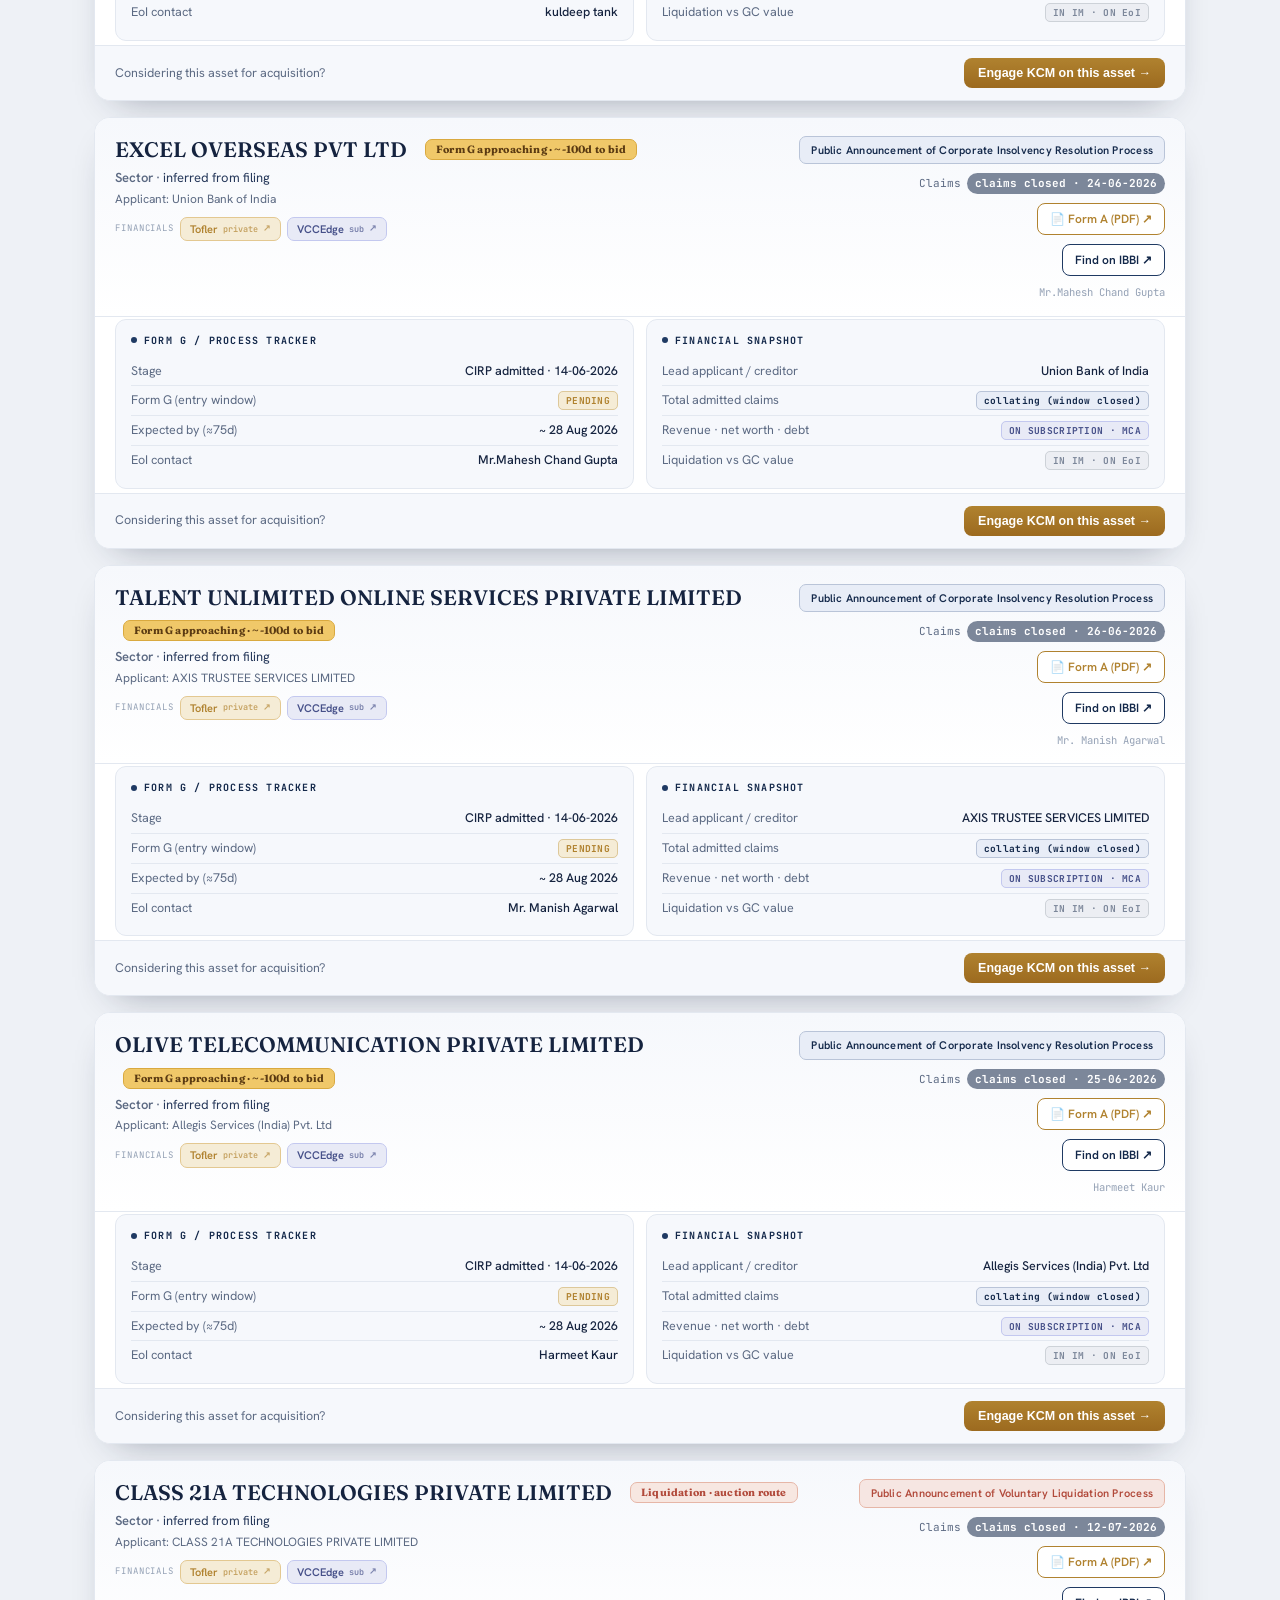
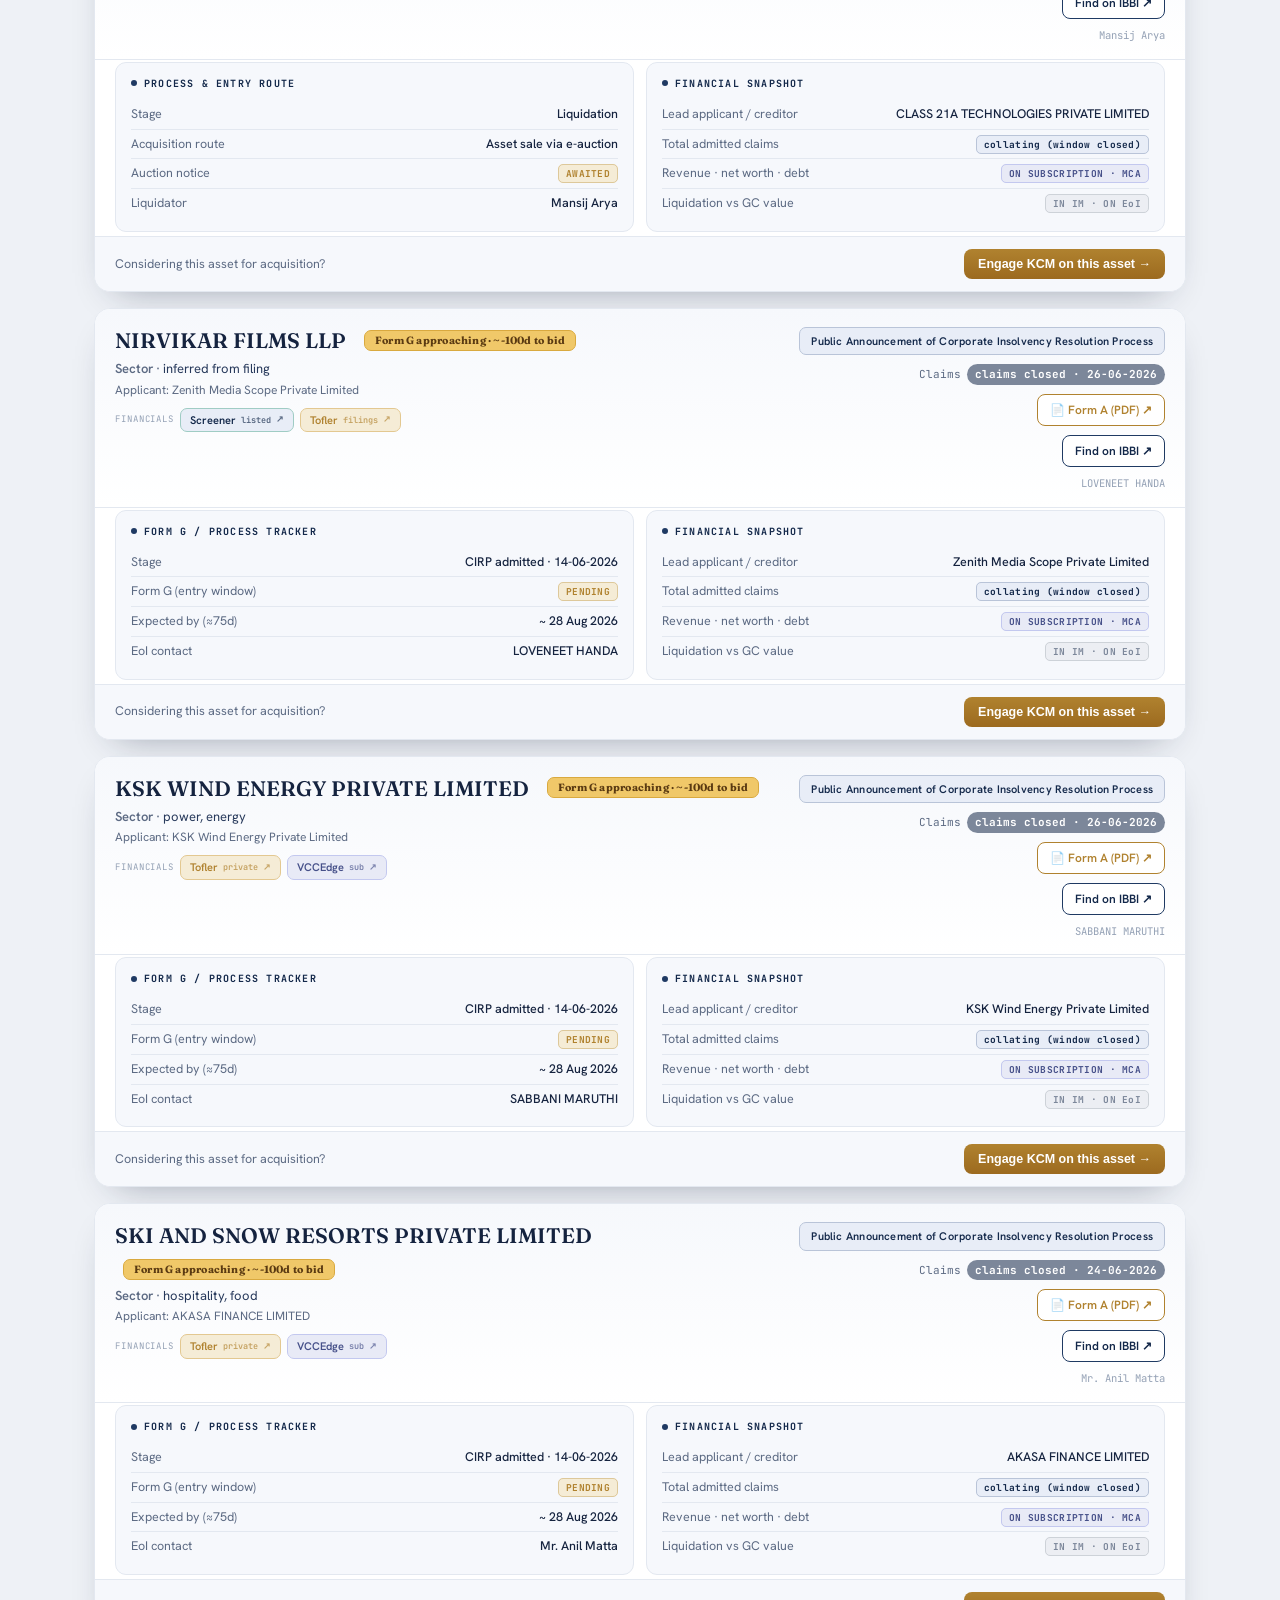
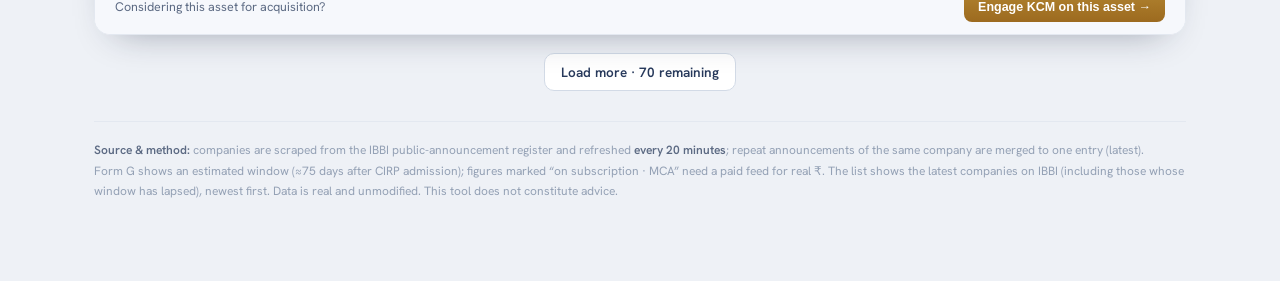
==== commit 69b0859a: "Public upgrades: hero + SEO/branding, insights dashboard, sector chips, NEW badges, deadline sort, c" ====
--- a/public/client.html
+++ b/public/client.html
@@ -3,10 +3,19 @@
 <head>
 <meta charset="UTF-8">
 <meta name="viewport" content="width=device-width, initial-scale=1.0">
-<title>KCM IBC Finder · K C Mehta &amp; Co</title>
+<title>KCM IBC Finder — companies in insolvency (IBC), updated every 20 min · K C Mehta &amp; Co</title>
+<meta name="description" content="A free, live tracker of Indian companies in the Insolvency &amp; Bankruptcy (IBC) process — sourced from the IBBI register and refreshed every 20 minutes. Search by sector, see Form G windows, claims deadlines and financial links. By K C Mehta &amp; Co.">
+<meta name="keywords" content="IBC, IBBI, insolvency, bankruptcy, CIRP, liquidation, distressed assets India, corporate debtor, Form G, resolution professional, K C Mehta">
+<meta name="theme-color" content="#15233f">
+<link rel="icon" href="data:image/svg+xml,%3Csvg xmlns='http://www.w3.org/2000/svg' viewBox='0 0 32 32'%3E%3Crect width='32' height='32' rx='7' fill='%231f3a63'/%3E%3Ctext x='16' y='22' font-family='Georgia' font-size='18' fill='white' text-anchor='middle' font-weight='bold'%3EK%3C/text%3E%3Ccircle cx='24' cy='24' r='3' fill='%23b0822f'/%3E%3C/svg%3E">
+<meta property="og:type" content="website">
+<meta property="og:site_name" content="KCM IBC Finder">
+<meta property="og:title" content="KCM IBC Finder — India's insolvency companies, live">
+<meta property="og:description" content="Track every company entering insolvency (IBC) in India. Sourced from IBBI, refreshed every 20 minutes. By K C Mehta &amp; Co.">
+<meta name="twitter:card" content="summary">
 <link rel="preconnect" href="https://fonts.googleapis.com"><link rel="preconnect" href="https://fonts.gstatic.com" crossorigin>
 <link href="https://fonts.googleapis.com/css2?family=Fraunces:ital,opsz,wght@0,9..144,400;0,9..144,500;0,9..144,600;0,9..144,700&family=Hanken+Grotesk:wght@400;500;600;700&family=JetBrains+Mono:wght@400;500;700&display=swap" rel="stylesheet">
-<link rel="stylesheet" href="core.css?v=4">
+<link rel="stylesheet" href="core.css?v=5">
 </head>
 <body data-brand="kcm">
 <div class="wrap">
@@ -16,33 +25,41 @@
       <div class="glyph"><span id="glyphLetter">K</span></div>
       <div>
         <div class="wordmark"><span id="brandName">KCM IBC Finder</span><span class="demo-pill" id="tierPill">PUBLIC</span></div>
-        <div class="tagline" id="tagline">Distressed-asset tracker — IBBI companies in IBC, updated daily</div>
+        <div class="tagline" id="tagline">Companies in insolvency (IBC) — live from IBBI, refreshed every 20 minutes</div>
         <div class="firmtag">K C Mehta &amp; Co · IBC Origination</div>
       </div>
     </div>
     <div class="refresh-zone">
       <div class="src snap" id="src"><span class="d"></span><span id="srctxt">loading…</span></div>
       <div class="authrow" id="authRow">
-        <span style="color:var(--faint);font-size:12px">Updated daily from IBBI</span>
+        <button class="btn" onclick="CORE.openSubscribe && CORE.openSubscribe()">🔔 Get alerts</button>
         <button class="refresh" id="refreshBtn" onclick="CORE.refresh()"><svg width="15" height="15" viewBox="0 0 24 24" fill="none" stroke="currentColor" stroke-width="2.4" stroke-linecap="round" stroke-linejoin="round"><path d="M21 12a9 9 0 1 1-2.64-6.36"/><path d="M21 3v6h-6"/></svg> Refresh</button>
       </div>
     </div>
   </div>
 
+  <!-- HERO -->
+  <div class="hero">
+    <div class="hero-l">
+      <h1>Every company entering <span>insolvency</span> in India — in one live list.</h1>
+      <p>Sourced from the <b>IBBI public-announcement register</b> and refreshed <b>every 20 minutes</b>. Search by sector, track Form&nbsp;G &amp; claims deadlines, open financials in a click — a faster substitute for searching IBBI yourself. Considering an acquisition? <b>K C Mehta &amp; Co</b> can assess the fit.</p>
+      <div class="hero-cta">
+        <button class="btn primary" onclick="CORE.openSubscribe && CORE.openSubscribe()">🔔 Get alerts for your sector</button>
+        <a class="btn" href="https://www.ibbi.gov.in/en/public-announcement" target="_blank" rel="noopener">View IBBI register ↗</a>
+      </div>
+    </div>
+  </div>
+
   <div class="stats" id="stats"></div>
+  <div id="insights"></div>
   <div id="trackRecord"></div>
 
-  <div class="prov">
-    <span class="live">● LIVE</span>
-    <div>This is a free, daily-updated view of companies in the <b>Insolvency &amp; Bankruptcy (IBC)</b> process,
-    sourced from the <b>IBBI public-announcement register</b> — a quick substitute for searching IBBI directly.
-    It shows the latest companies (newest first), their stage, claims deadline and Form&nbsp;G window, with one-click links to financial data.
-    For an assessment of whether a company fits <i>your</i> business, contact K C Mehta &amp; Co.</div>
-  </div>
+  <div id="sectorChips"></div>
 
   <div class="sortrow">
     <span class="sortlbl">Sort:</span>
     <button class="sortb on" id="sbNew">Newest first</button>
+    <button class="sortb" id="sbDeadline">Closing soonest</button>
     <button class="sortb" id="sbBid">Days to bid</button>
     <input class="search" id="search" placeholder="Search company / sector / applicant…" />
   </div>
@@ -50,6 +67,8 @@
     <span class="sortlbl">Filter:</span>
     <select class="fsel" id="fStage"><option value="">All stages</option><option value="cirp">CIRP only</option><option value="liq">Liquidation only</option></select>
     <select class="fsel" id="fSector"><option value="">All sectors</option></select>
+    <button class="sortb" id="fSoon">⏳ Closing soon</button>
+    <button class="sortb" id="fNew">✨ New (48h)</button>
     <button class="sortb" id="fClear" style="display:none">✕ Clear</button>
   </div>
   <div class="hidden-note" id="hiddenNote"></div>
@@ -59,22 +78,36 @@
   </div>
 
   <div class="footnote">
-    <b>Source &amp; method:</b> companies are scraped daily from the IBBI public-announcement register. Form&nbsp;G shows an estimated
-    window (≈75 days after CIRP admission); financial figures marked “on subscription · MCA” require a paid data feed for real ₹.
-    The list shows the latest companies that appeared on IBBI (including those whose application window has lapsed), newest first.
-    Data is real and unmodified; nothing is fabricated. This tool does not constitute advice.
+    <b>Source &amp; method:</b> companies are scraped from the IBBI public-announcement register and refreshed <b>every 20 minutes</b>;
+    repeat announcements of the same company are merged to one entry (latest). Form&nbsp;G shows an estimated window (≈75 days after CIRP
+    admission); figures marked “on subscription · MCA” need a paid feed for real ₹. The list shows the latest companies on IBBI (including
+    those whose window has lapsed), newest first. Data is real and unmodified. This tool does not constitute advice.
+  </div>
+</div>
+
+<!-- SUBSCRIBE MODAL -->
+<div class="modal" id="subscribeModal">
+  <div class="sheet">
+    <div class="mhead"><div><h3>🔔 Get IBC alerts</h3><div class="sub">We'll notify you when new companies appear in your sectors.</div></div><button class="x" onclick="CORE.closeModal('subscribeModal')">✕</button></div>
+    <div class="field"><label>Your name</label><input id="sb_name"></div>
+    <div class="field"><label>Email *</label><input id="sb_email" type="email"></div>
+    <div class="field"><label>Company / firm</label><input id="sb_org"></div>
+    <div class="field"><label>Sectors of interest (comma-separated)</label><input id="sb_sectors" placeholder="e.g. paper, steel, pharma"></div>
+    <input type="text" id="sb_botcheck" tabindex="-1" autocomplete="off" style="position:absolute;left:-9999px">
+    <button class="btn primary" style="width:100%;justify-content:center" onclick="CORE.submitSubscribe()">Subscribe</button>
+    <div class="err" id="sb_err"></div><div class="ok" id="sb_ok"></div>
   </div>
 </div>
 
 <div class="toast" id="toast"></div>
 <script>
-// Engage form delivery. Preferred (M365): paste your Microsoft Form link below; use {ASSET}
-// where the company name should be pre-filled. If blank, falls back to the in-page form
-// (Web3Forms key) or the user's email app.
+// Engage + Subscribe delivery. Preferred (M365): paste your Microsoft Form link below; use
+// {ASSET} where the company name should be pre-filled. Else the in-page form posts to
+// Web3Forms (window.ENGAGE_KEY) or falls back to the user's email app.
 window.ENGAGE_FORM_URL = "";
 window.ENGAGE_KEY = "";
 </script>
-<script src="core.js?v=4"></script>
+<script src="core.js?v=5"></script>
 <script>CORE.init({ brand: "kcm", dataUrl: (window.DATA_URL || "data.json"), fallbackUrl: "data.json" });</script>
 </body>
 </html>
--- a/public/core.css
+++ b/public/core.css
@@ -84,6 +84,45 @@
 .trcard .trk{font-family:'JetBrains Mono',monospace;font-size:9.5px;letter-spacing:.12em;text-transform:uppercase;opacity:.85;margin-bottom:4px}
 .trcard .trsub{font-size:11px;opacity:.8;margin-top:3px}
 
+/* hero */
+.hero{margin:20px 0 6px;background:linear-gradient(135deg,var(--card),var(--card2));border:1px solid var(--line);border-radius:18px;padding:26px 28px;box-shadow:var(--shadow);position:relative;overflow:hidden}
+.hero::after{content:"";position:absolute;right:-40px;top:-40px;width:220px;height:220px;border-radius:50%;background:radial-gradient(circle,rgba(176,130,47,.10),transparent 70%);pointer-events:none}
+.hero h1{font-family:'Fraunces',serif;font-size:30px;font-weight:600;line-height:1.18;color:var(--ink);max-width:760px}
+.hero h1 span{color:var(--teal-d)}
+.hero p{font-size:14px;color:var(--ink2);margin-top:10px;max-width:740px;line-height:1.6}
+.hero-cta{display:flex;gap:10px;flex-wrap:wrap;margin-top:16px}
+@media(max-width:560px){.hero h1{font-size:23px}}
+
+/* insights dashboard strip */
+.insights{display:grid;grid-template-columns:1.2fr 1fr .8fr;gap:14px;margin:14px 0 4px}
+@media(max-width:760px){.insights{grid-template-columns:1fr}}
+.ins{background:var(--card);border:1px solid var(--line);border-radius:14px;padding:14px 16px;box-shadow:var(--shadow)}
+.ins h4{font-family:'JetBrains Mono',monospace;font-size:9.5px;letter-spacing:.12em;text-transform:uppercase;color:var(--faint);margin-bottom:10px}
+.ibar{display:flex;align-items:center;gap:9px;margin:6px 0}
+.ibar .il{font-size:12px;color:var(--ink2);flex:none;width:96px;white-space:nowrap;overflow:hidden;text-overflow:ellipsis;text-transform:capitalize}
+.ibar .it{flex:1;height:8px;border-radius:5px;background:var(--line2);overflow:hidden}
+.ibar .it i{display:block;height:100%;border-radius:5px;background:linear-gradient(90deg,var(--amber),var(--teal))}
+.ibar .iv{font-family:'JetBrains Mono',monospace;font-size:11px;color:var(--muted);flex:none;width:26px;text-align:right}
+.ins-big{display:flex;flex-direction:column;justify-content:center;height:100%;text-align:center}
+.ins-big .v{font-family:'Fraunces',serif;font-size:40px;font-weight:600;color:var(--teal);line-height:1}
+.ins-big .k{font-size:12px;color:var(--muted);margin-top:6px}
+.ins-split{display:flex;gap:8px;margin-top:6px}
+.ins-split .seg{flex:1;text-align:center;background:var(--card2);border:1px solid var(--line);border-radius:9px;padding:8px 4px}
+.ins-split .seg .sv{font-family:'Fraunces',serif;font-size:22px;font-weight:600}
+.ins-split .seg .sk{font-size:10px;color:var(--muted)}
+.ins-split .cirp .sv{color:var(--teal)} .ins-split .liq .sv{color:var(--red)}
+
+/* sector quick-chips */
+.chips{display:flex;gap:7px;flex-wrap:wrap;margin:16px 0 2px;align-items:center}
+.chips .clbl{font-size:12px;color:var(--faint);margin-right:2px}
+.chip{font-size:12px;font-weight:600;color:var(--muted);background:var(--card);border:1px solid var(--line2);border-radius:20px;padding:5px 12px;cursor:pointer;transition:all .15s;white-space:nowrap}
+.chip:hover{border-color:var(--teal);color:var(--teal-d)}
+.chip.on{background:var(--teal-soft);border-color:var(--teal);color:var(--teal-d);font-weight:700}
+.chip .cct{font-family:'JetBrains Mono',monospace;font-size:9px;opacity:.65;margin-left:3px}
+
+/* NEW badge */
+.badge-new{font-family:'JetBrains Mono',monospace;font-size:8.5px;font-weight:700;letter-spacing:.08em;color:#fff;background:var(--green);border-radius:5px;padding:2px 6px;margin-left:8px;vertical-align:middle}
+
 .prov{display:flex;gap:11px;align-items:flex-start;background:var(--teal-soft);border:1px solid #9fccc4;border-radius:12px;padding:13px 16px;margin:22px 0 6px;font-size:13px;color:var(--teal-d);line-height:1.55}
 .prov .live{flex:none;font-family:'JetBrains Mono',monospace;font-size:10px;font-weight:700;letter-spacing:.1em;color:#fff;background:var(--teal);border-radius:20px;padding:3px 10px;margin-top:1px}
 code{font-family:'JetBrains Mono',monospace;font-size:.92em;background:#ffffffaa;border:1px solid var(--line2);border-radius:5px;padding:1px 5px}
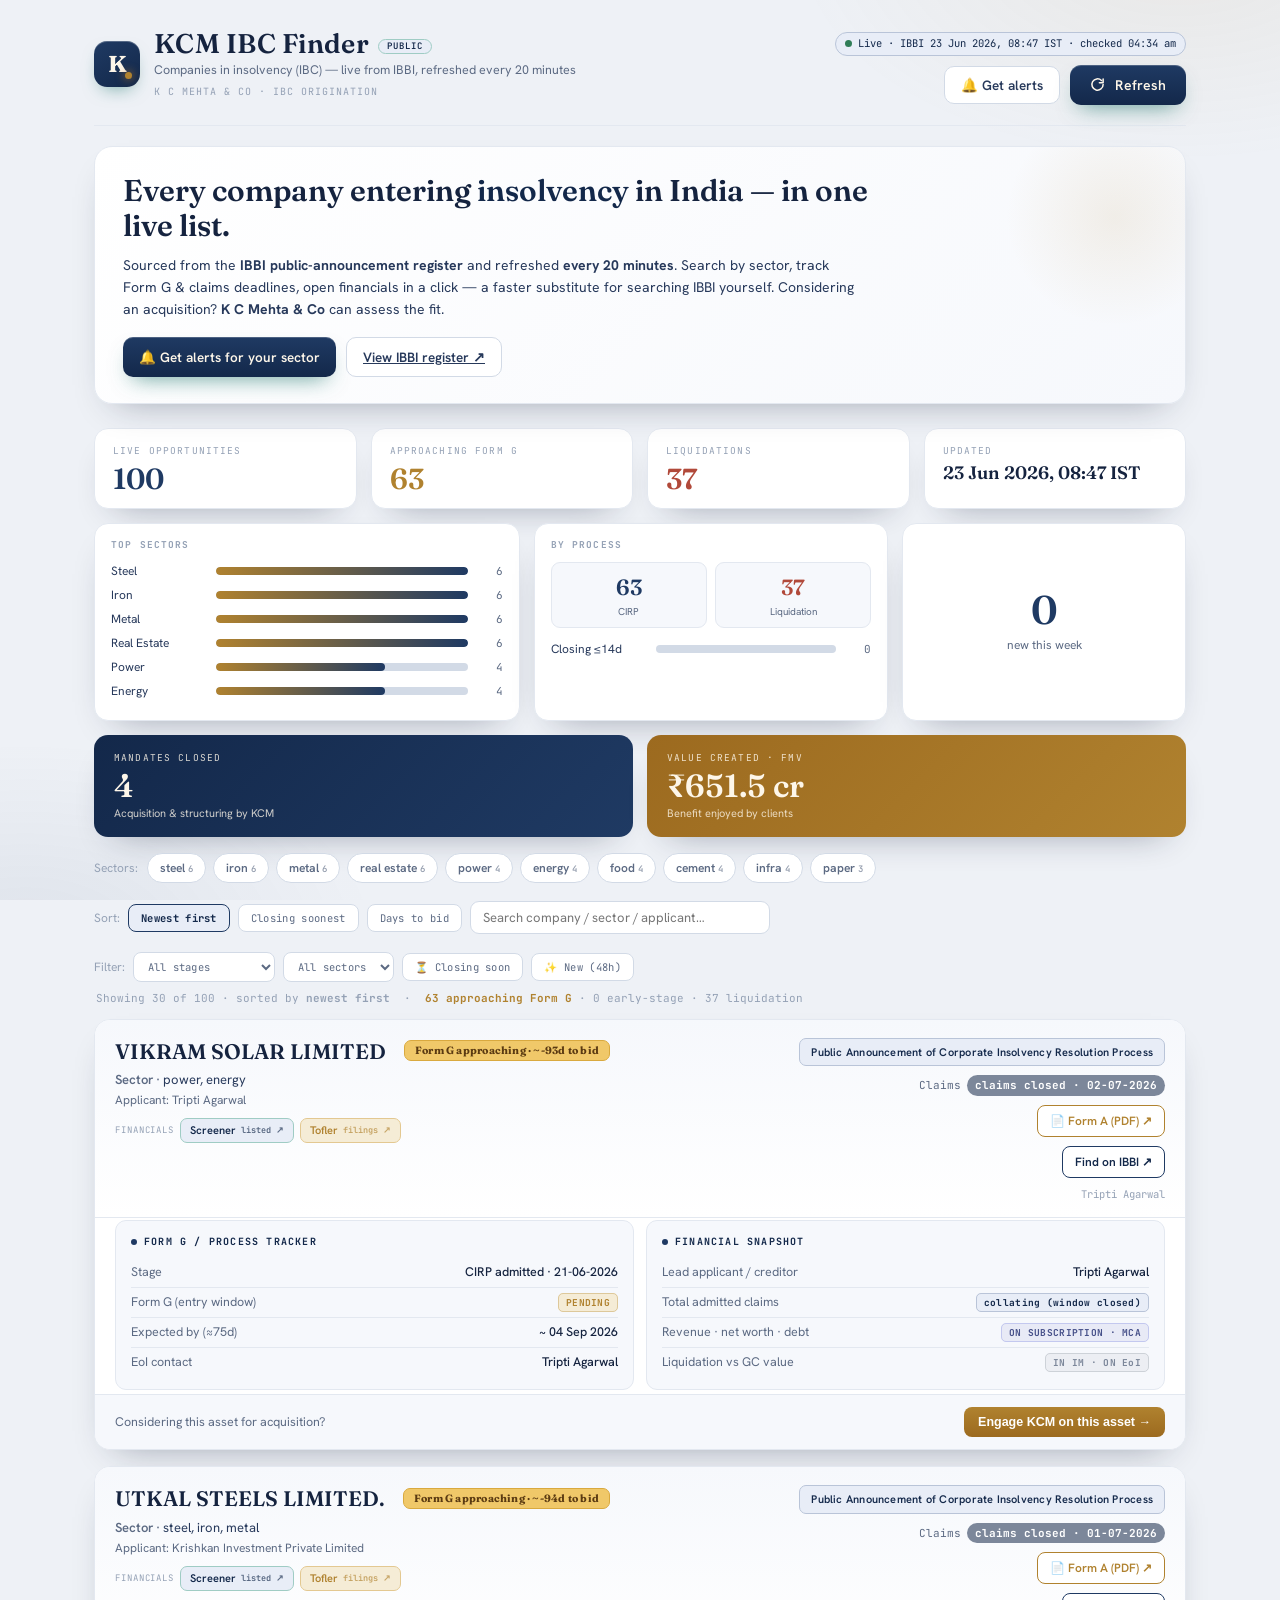
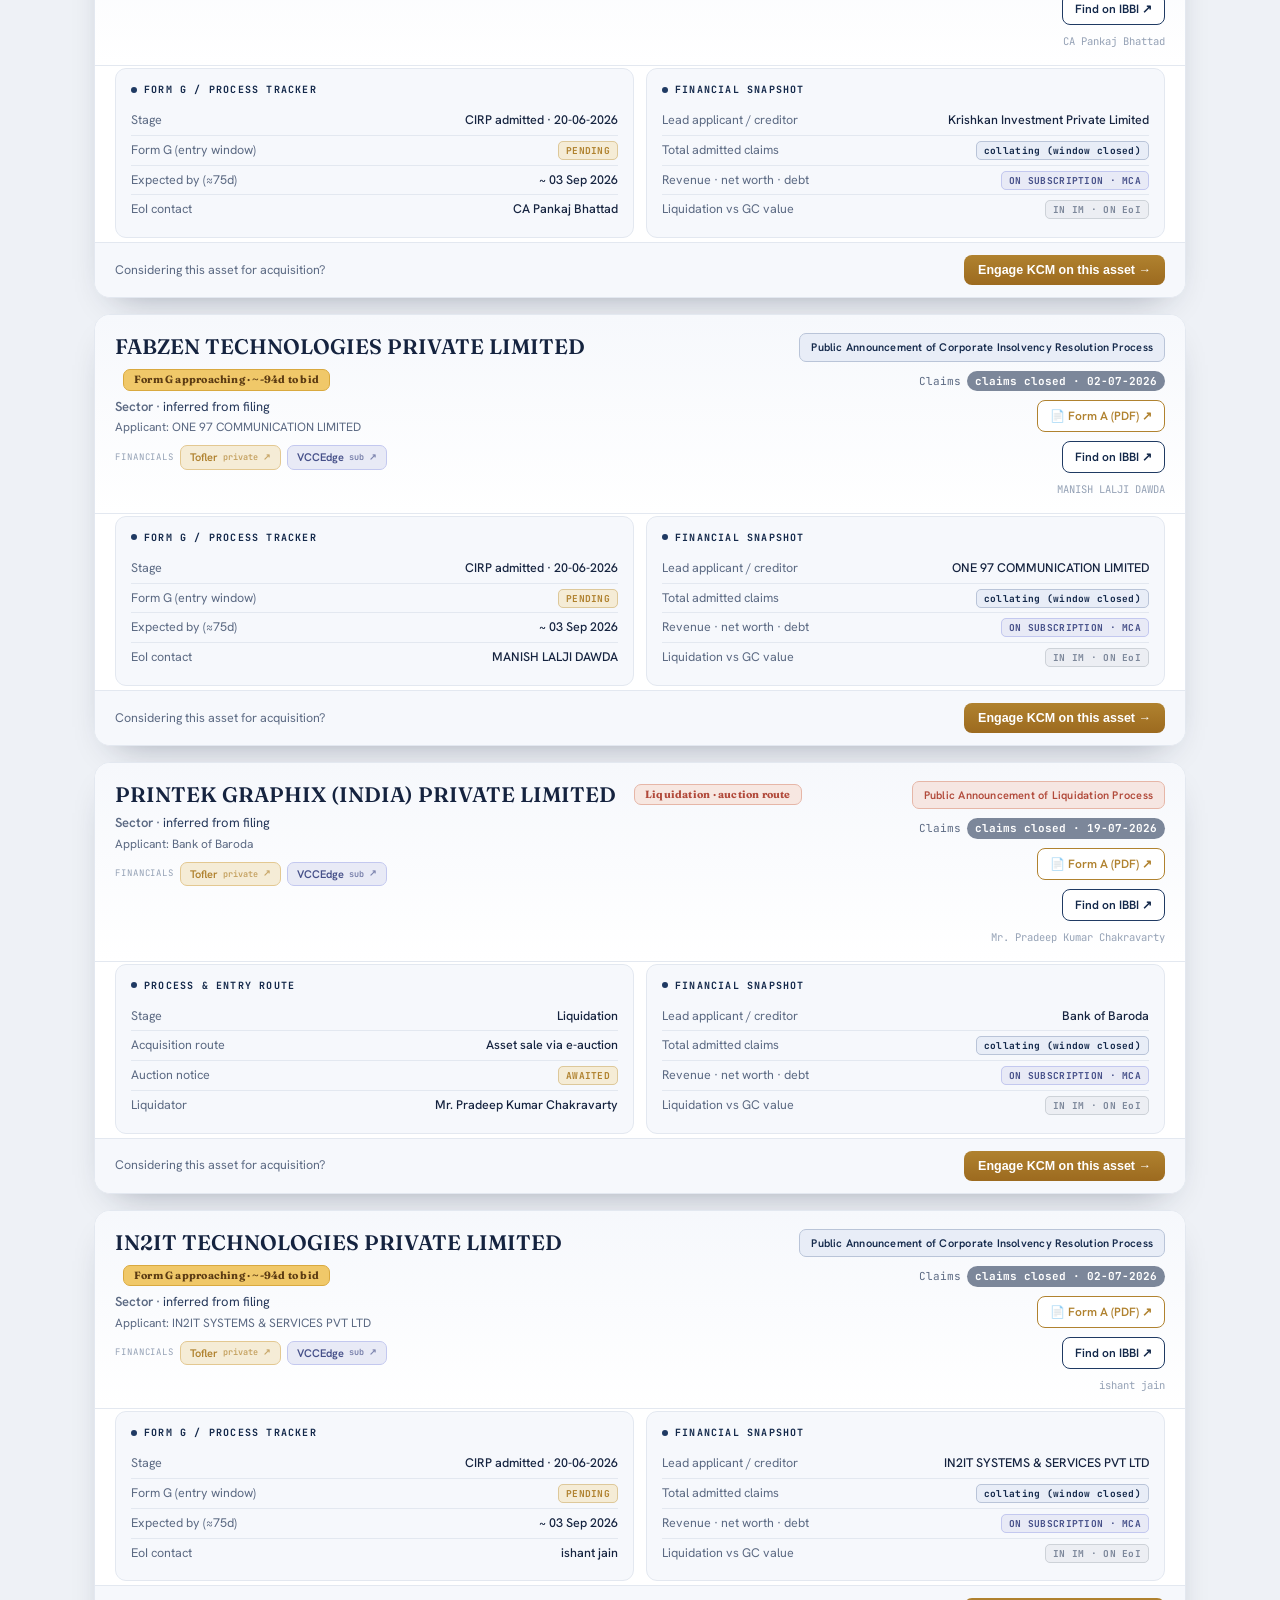
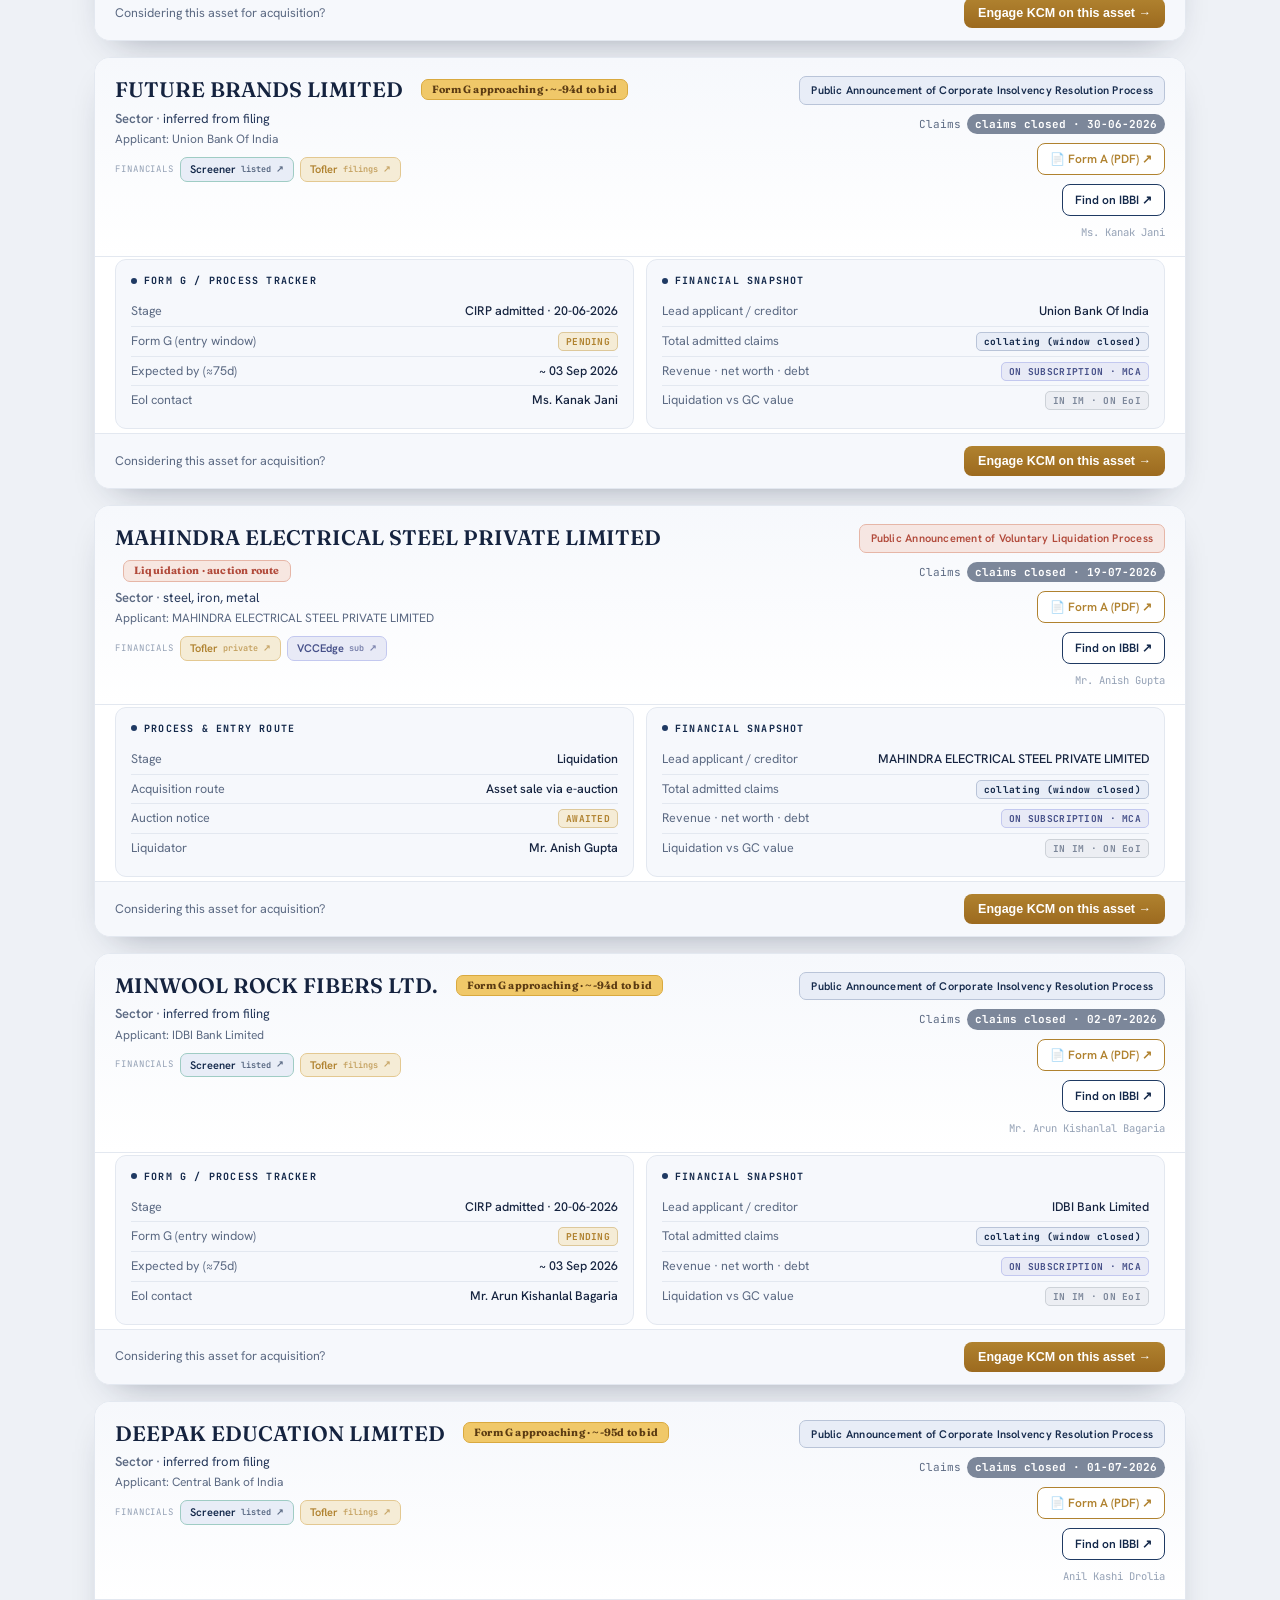
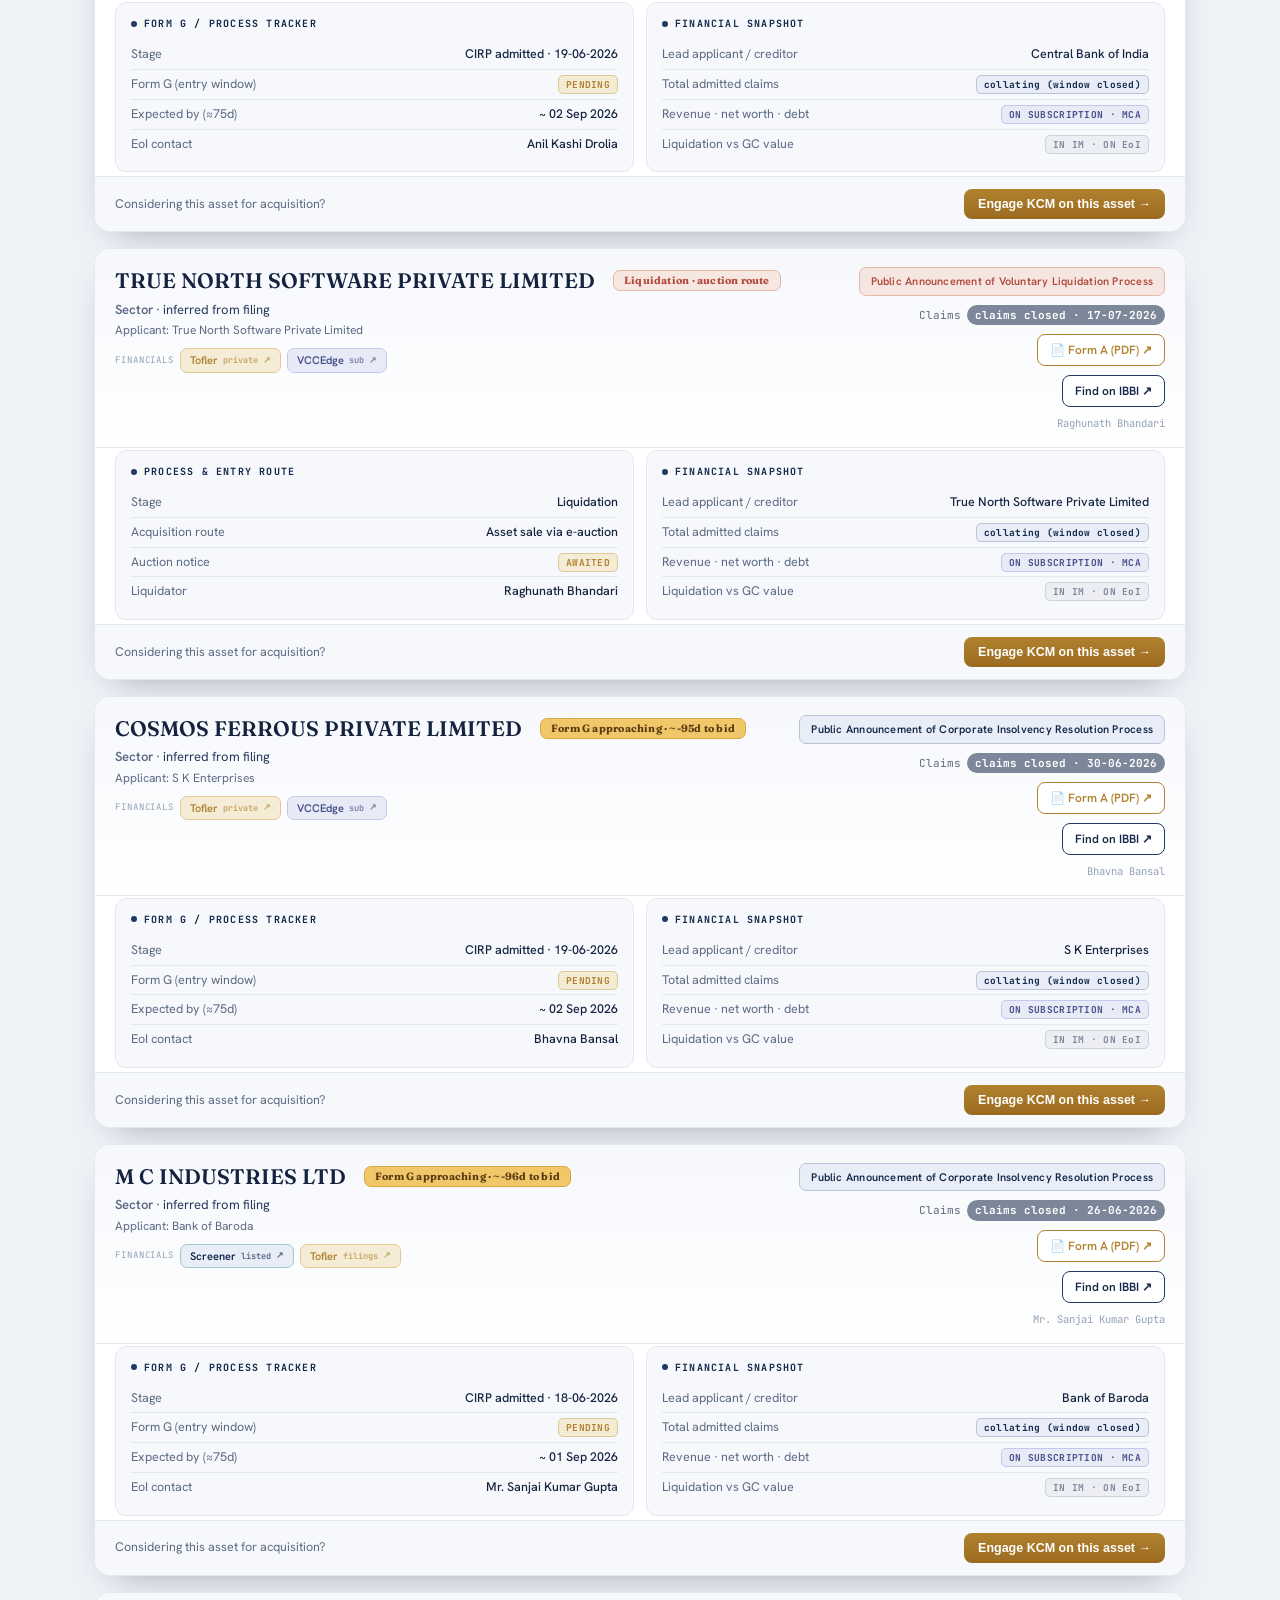
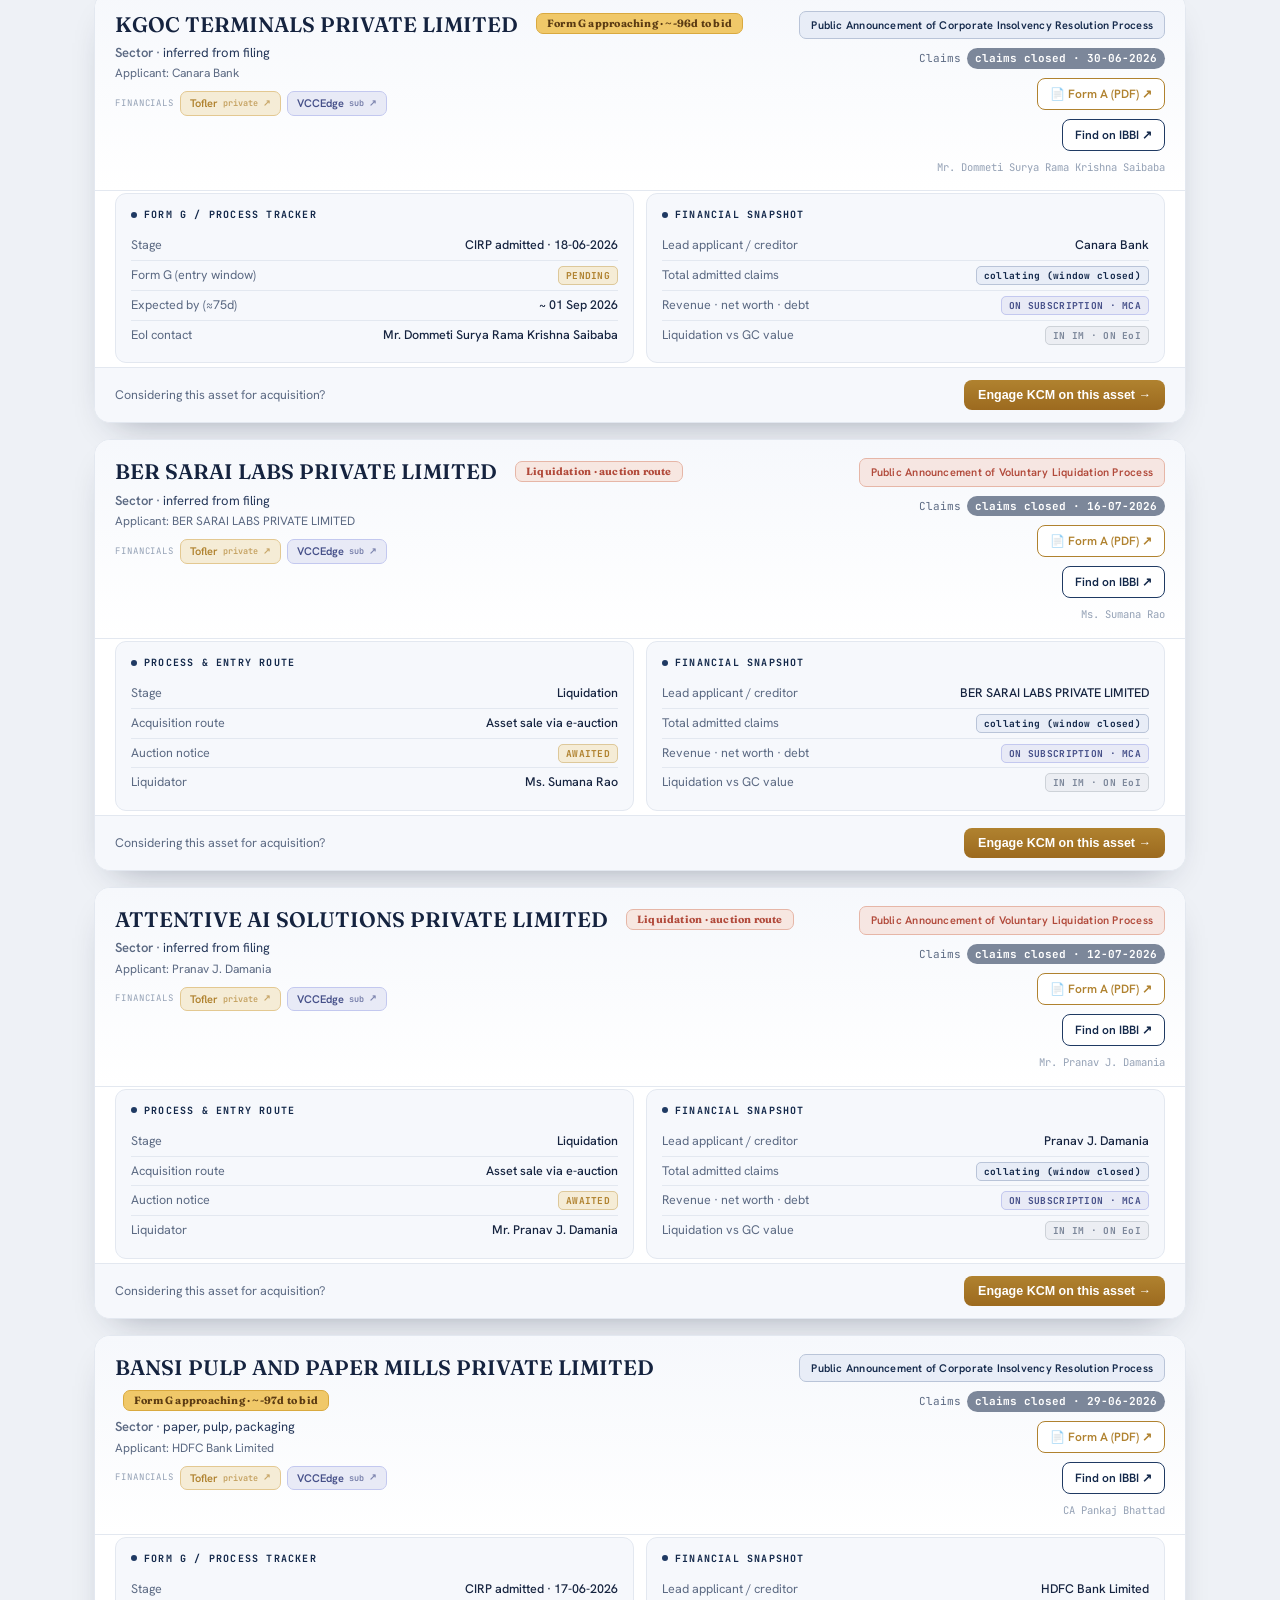
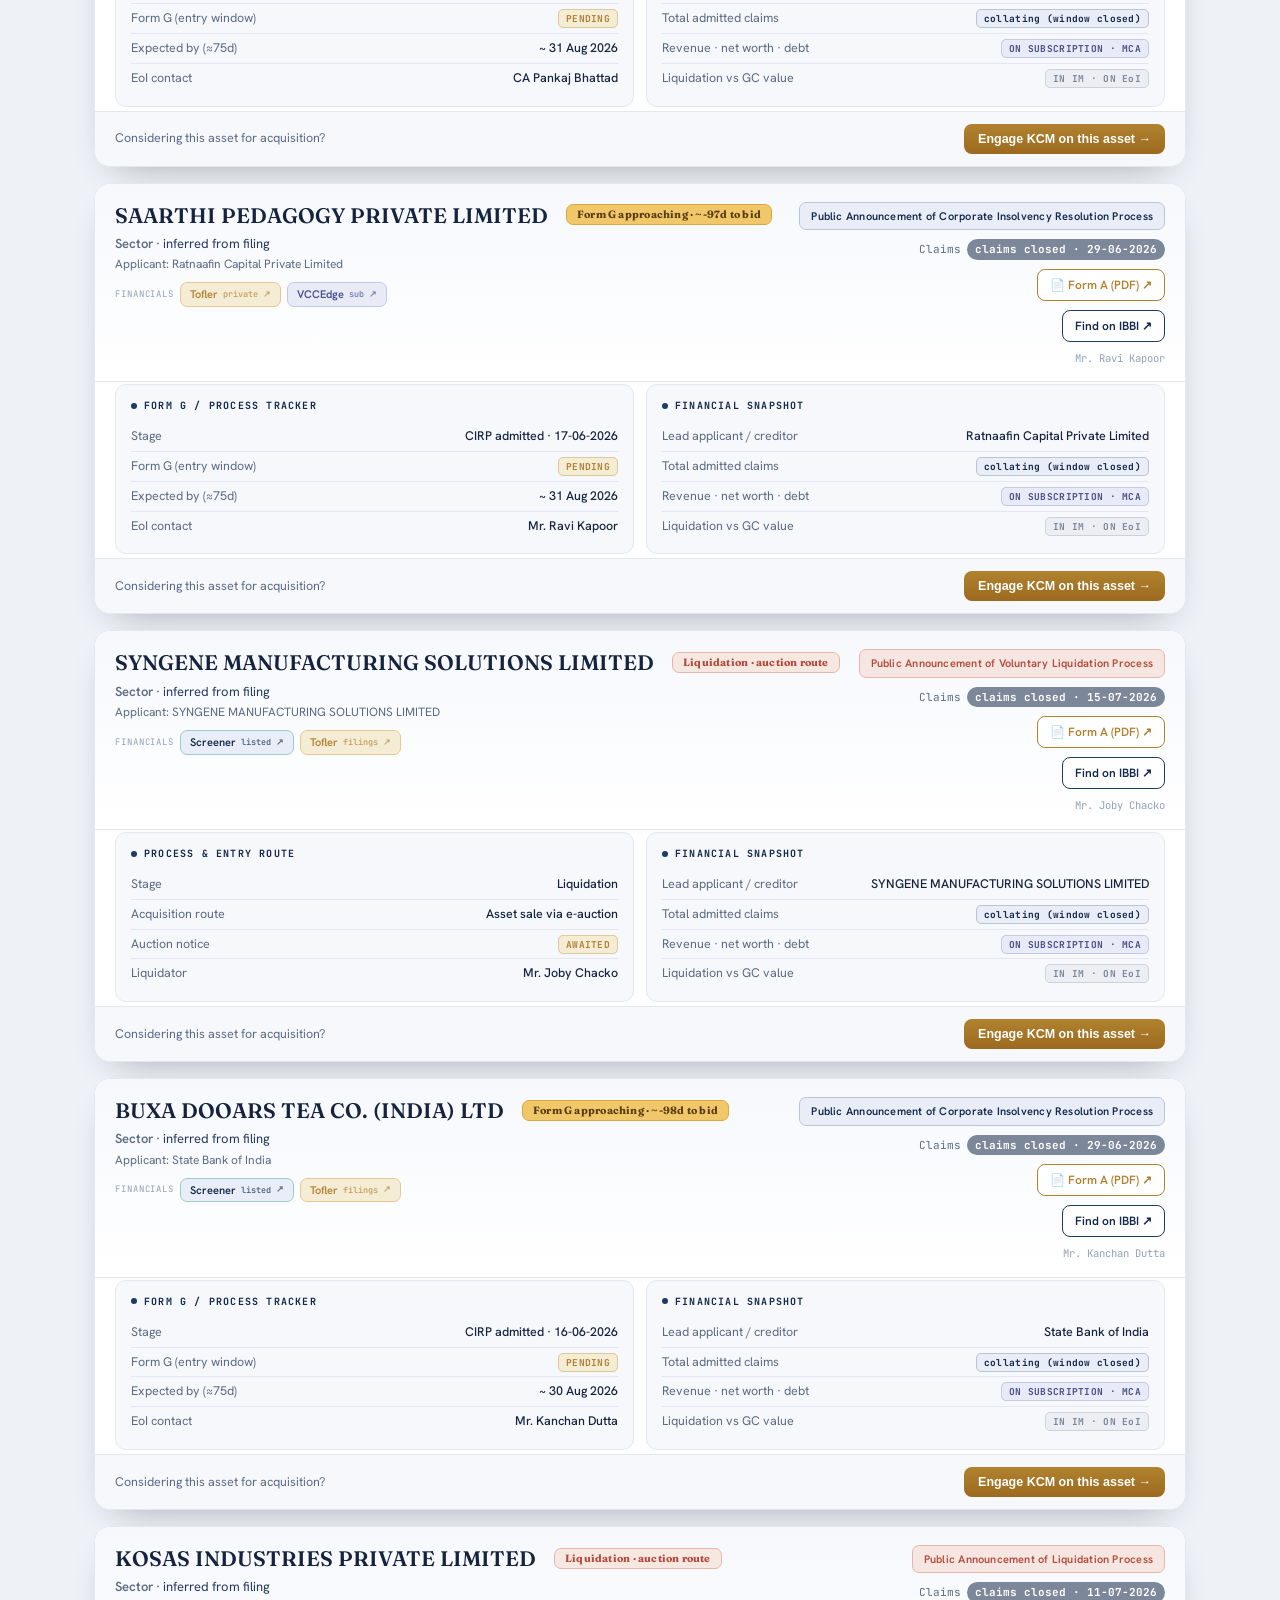
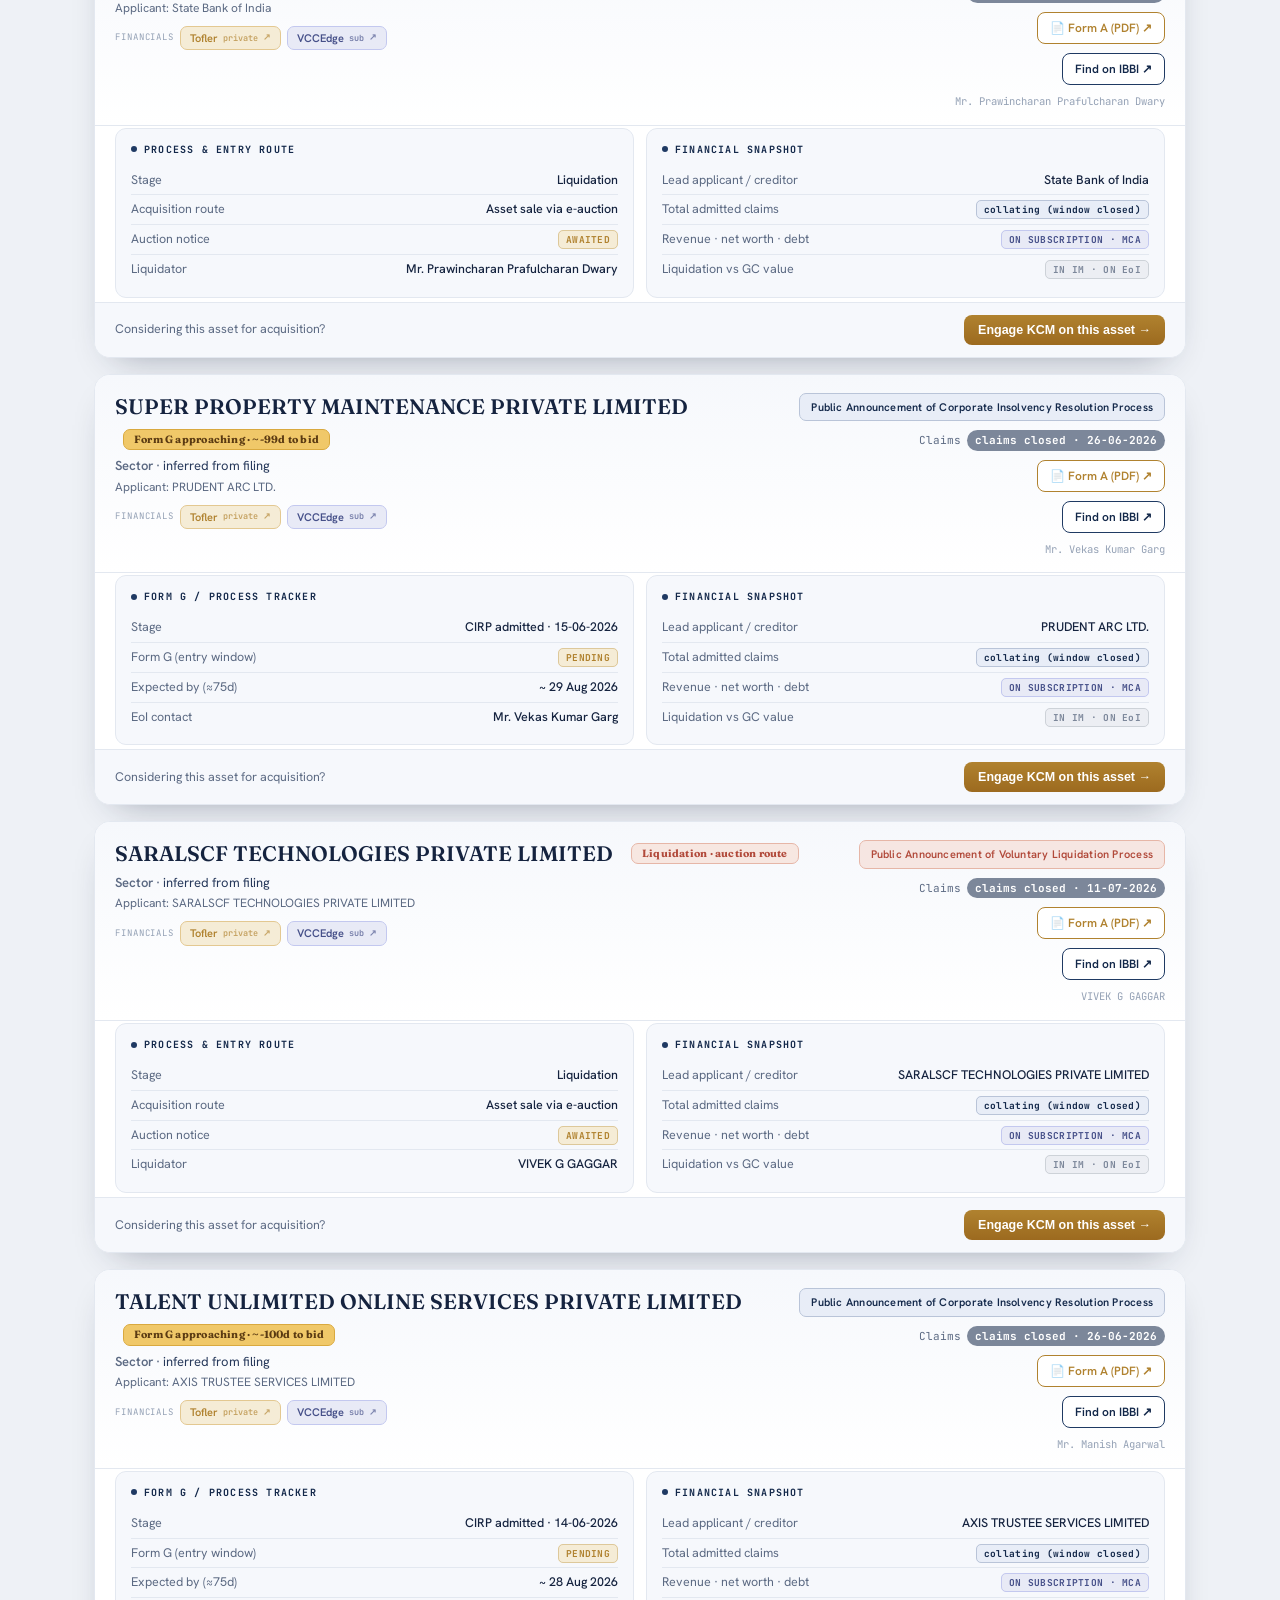
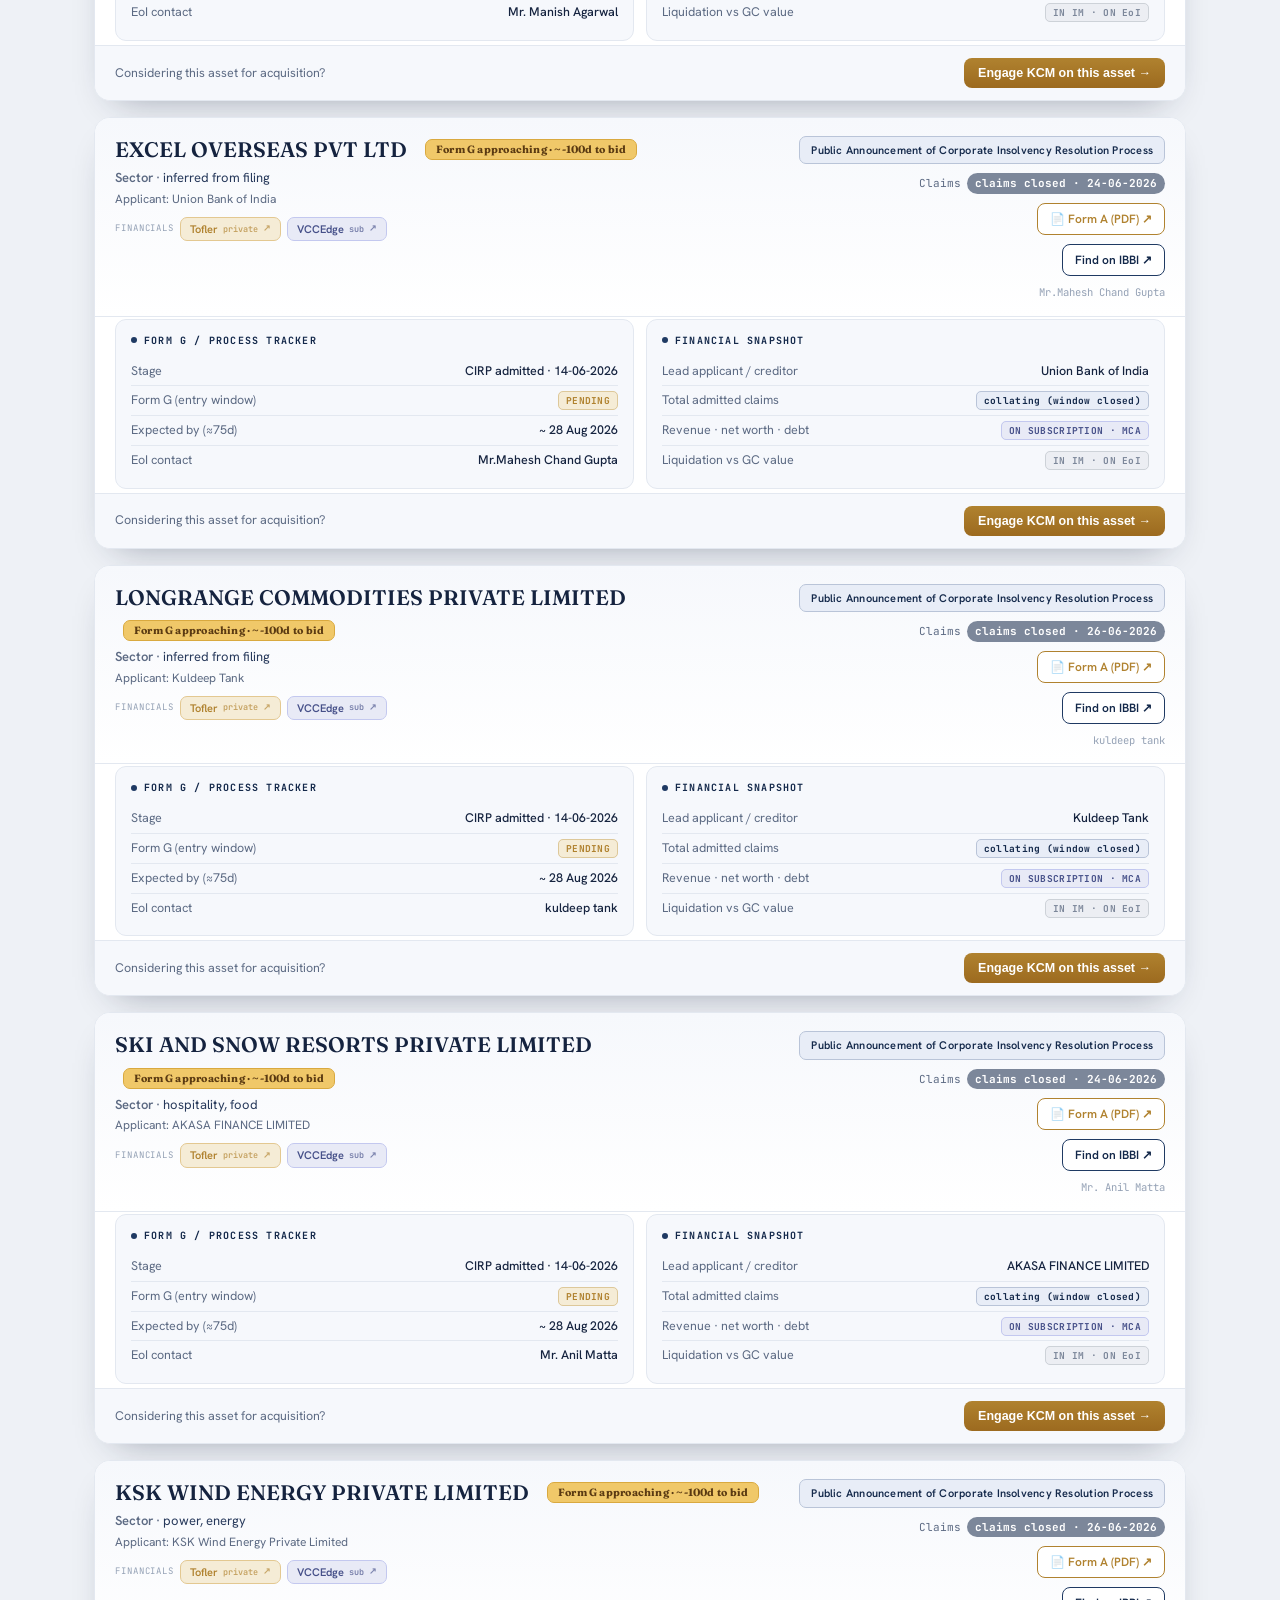
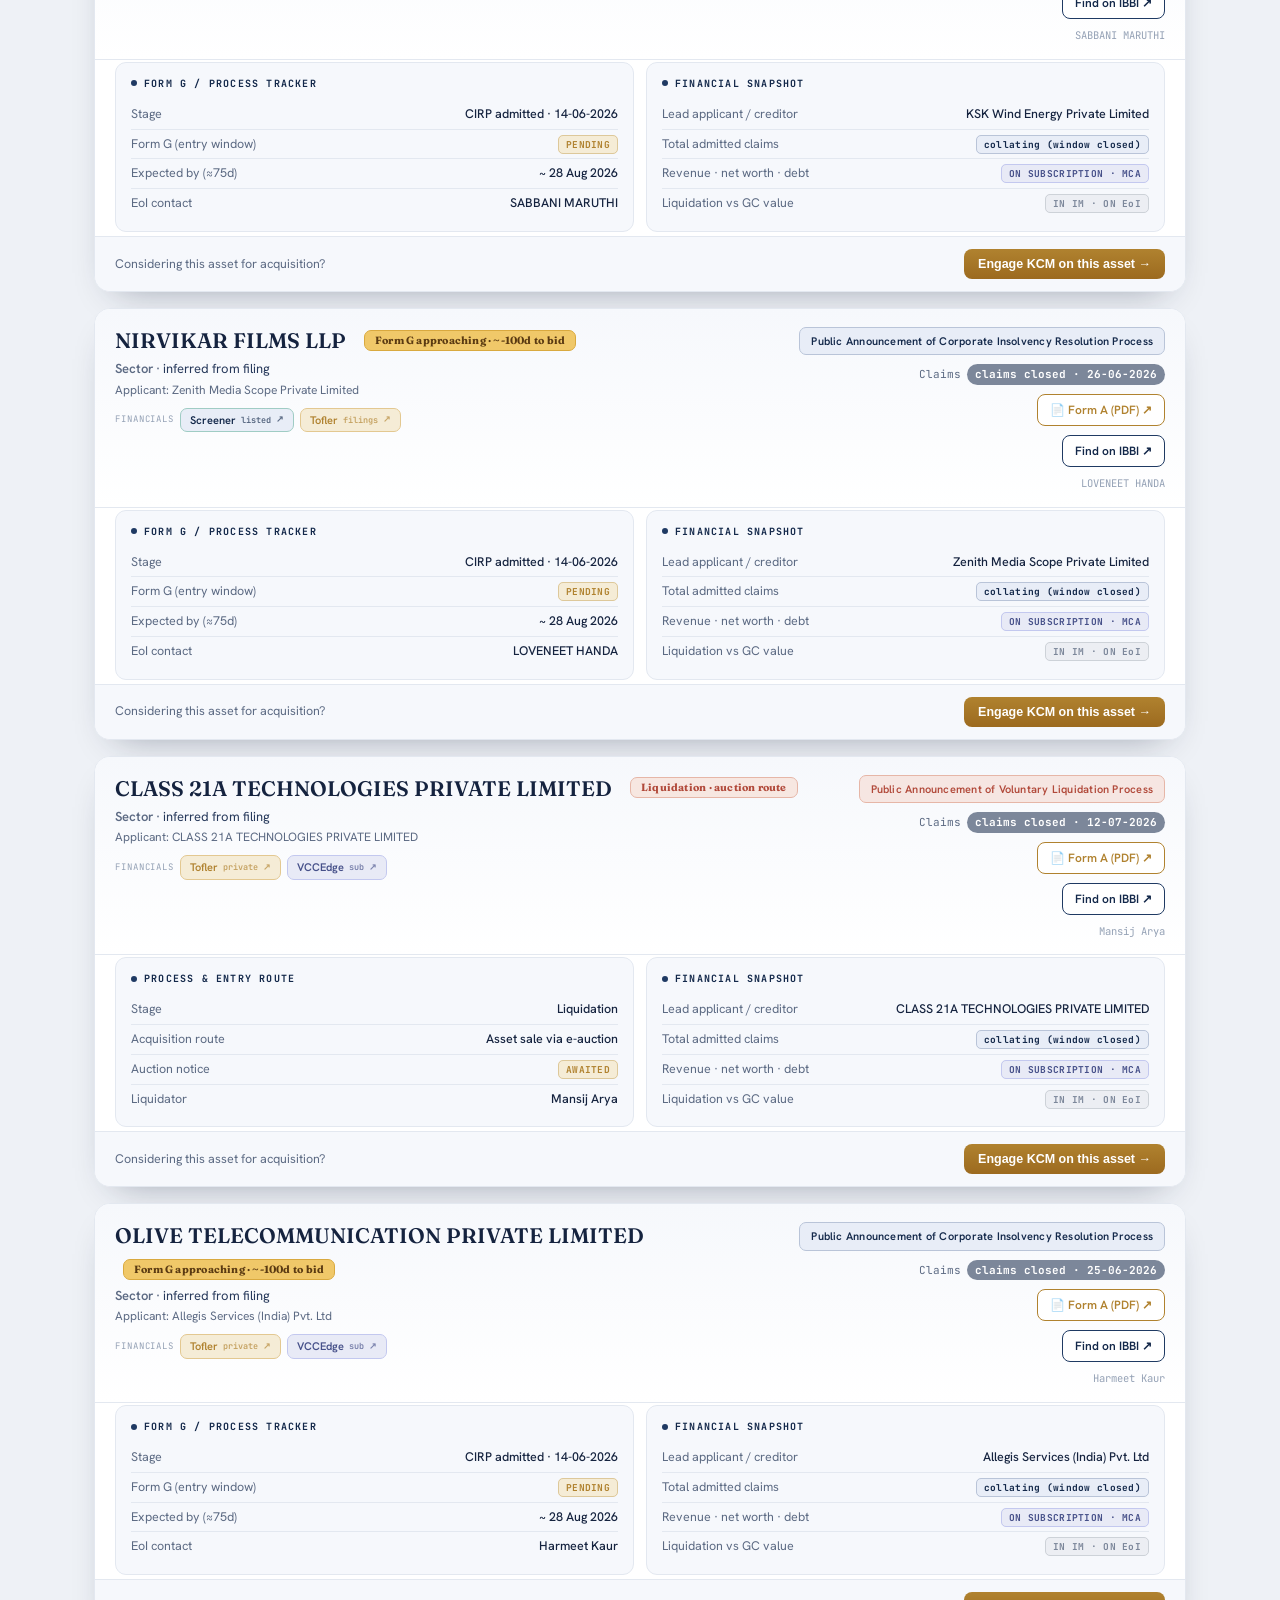
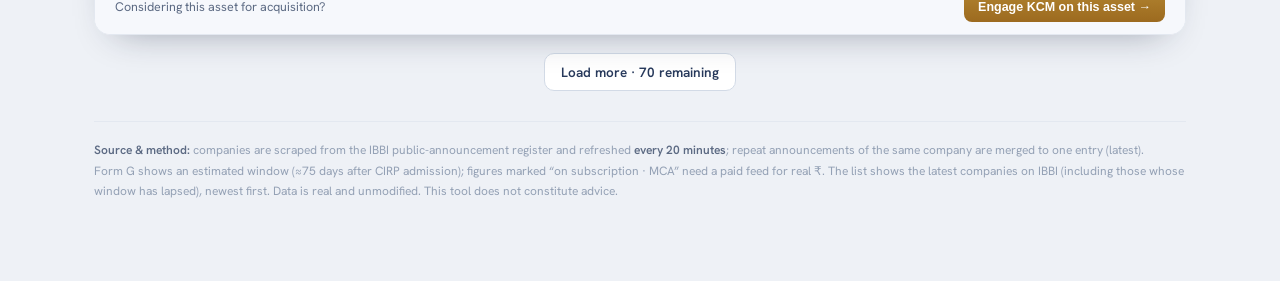
==== commit b9dfd2b1: "IBBI refresh + research cache [skip ci]" ====
--- a/public/client.html
+++ b/public/client.html
@@ -15,7 +15,7 @@
 <meta name="twitter:card" content="summary">
 <link rel="preconnect" href="https://fonts.googleapis.com"><link rel="preconnect" href="https://fonts.gstatic.com" crossorigin>
 <link href="https://fonts.googleapis.com/css2?family=Fraunces:ital,opsz,wght@0,9..144,400;0,9..144,500;0,9..144,600;0,9..144,700&family=Hanken+Grotesk:wght@400;500;600;700&family=JetBrains+Mono:wght@400;500;700&display=swap" rel="stylesheet">
-<link rel="stylesheet" href="core.css?v=5">
+<link rel="stylesheet" href="core.css?v=6">
 </head>
 <body data-brand="kcm">
 <div class="wrap">
@@ -107,7 +107,7 @@
 window.ENGAGE_FORM_URL = "";
 window.ENGAGE_KEY = "";
 </script>
-<script src="core.js?v=5"></script>
+<script src="core.js?v=6"></script>
 <script>CORE.init({ brand: "kcm", dataUrl: (window.DATA_URL || "data.json"), fallbackUrl: "data.json" });</script>
 </body>
 </html>
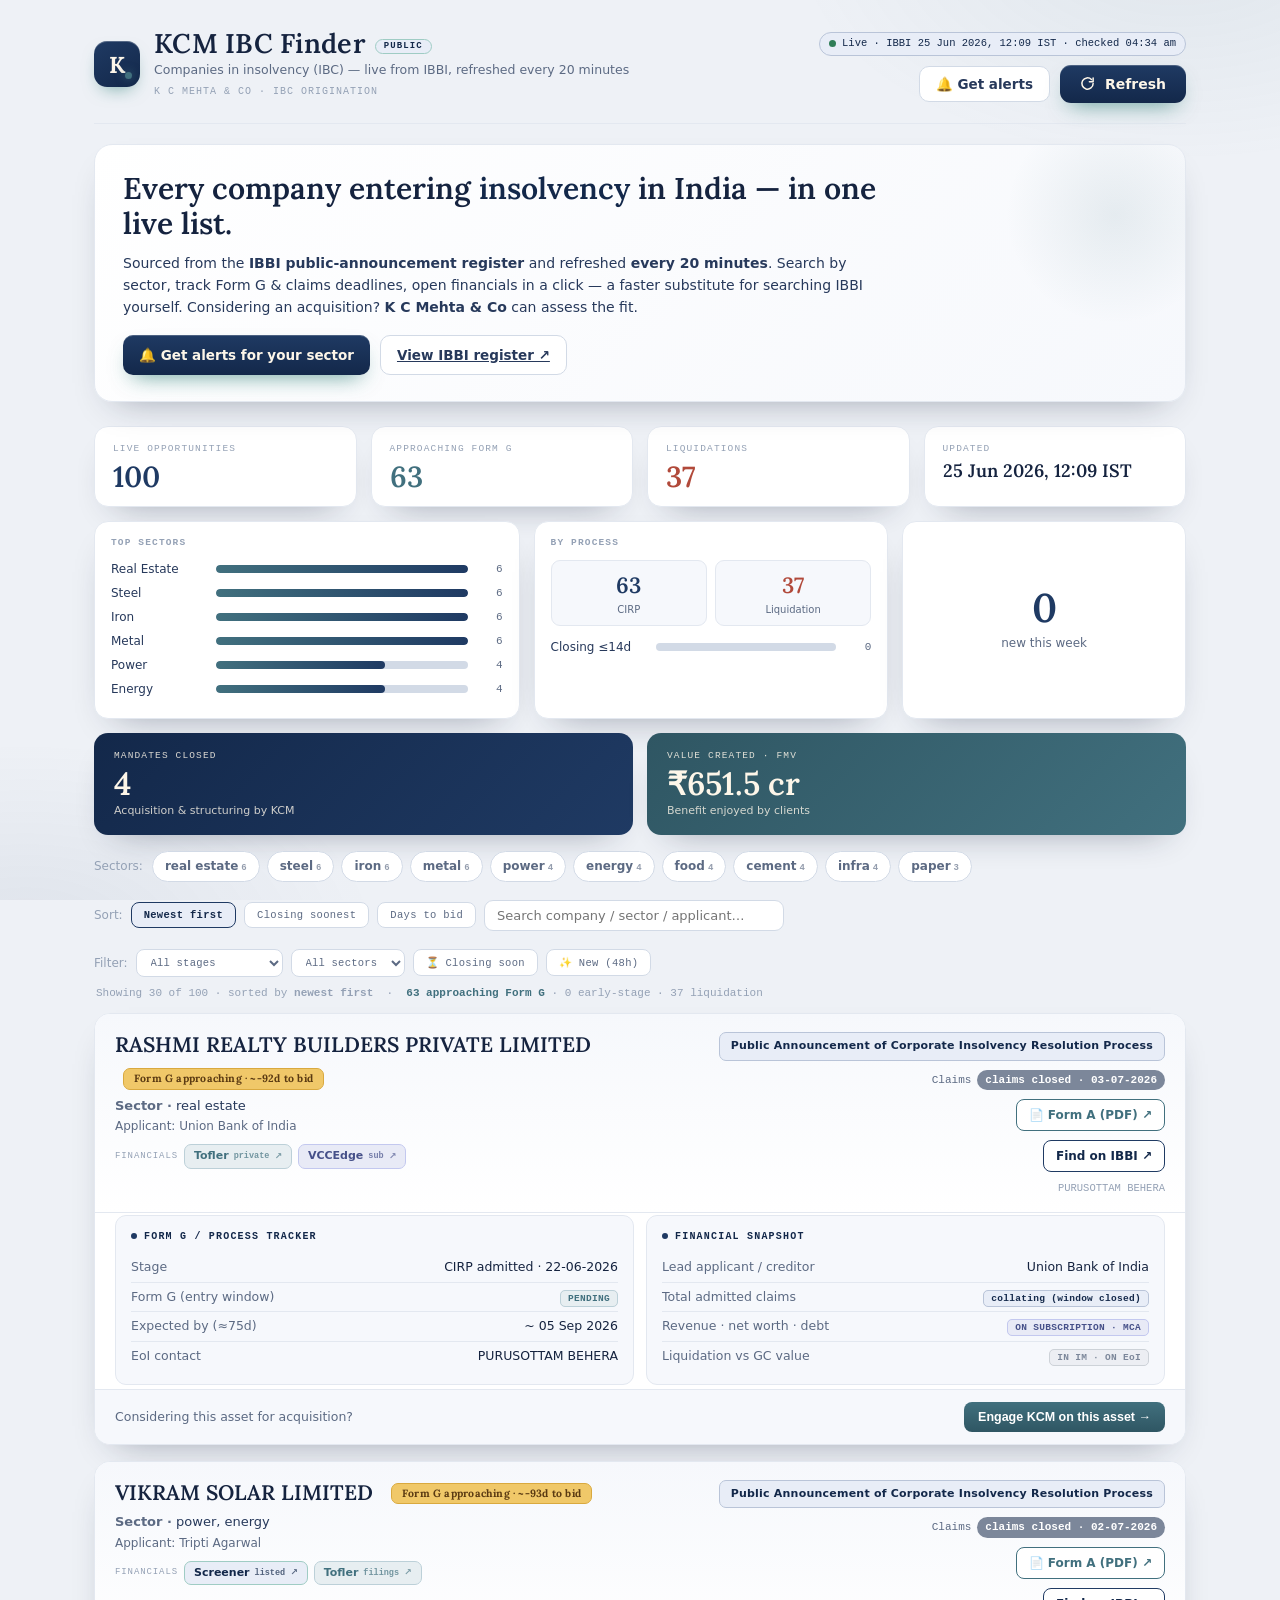
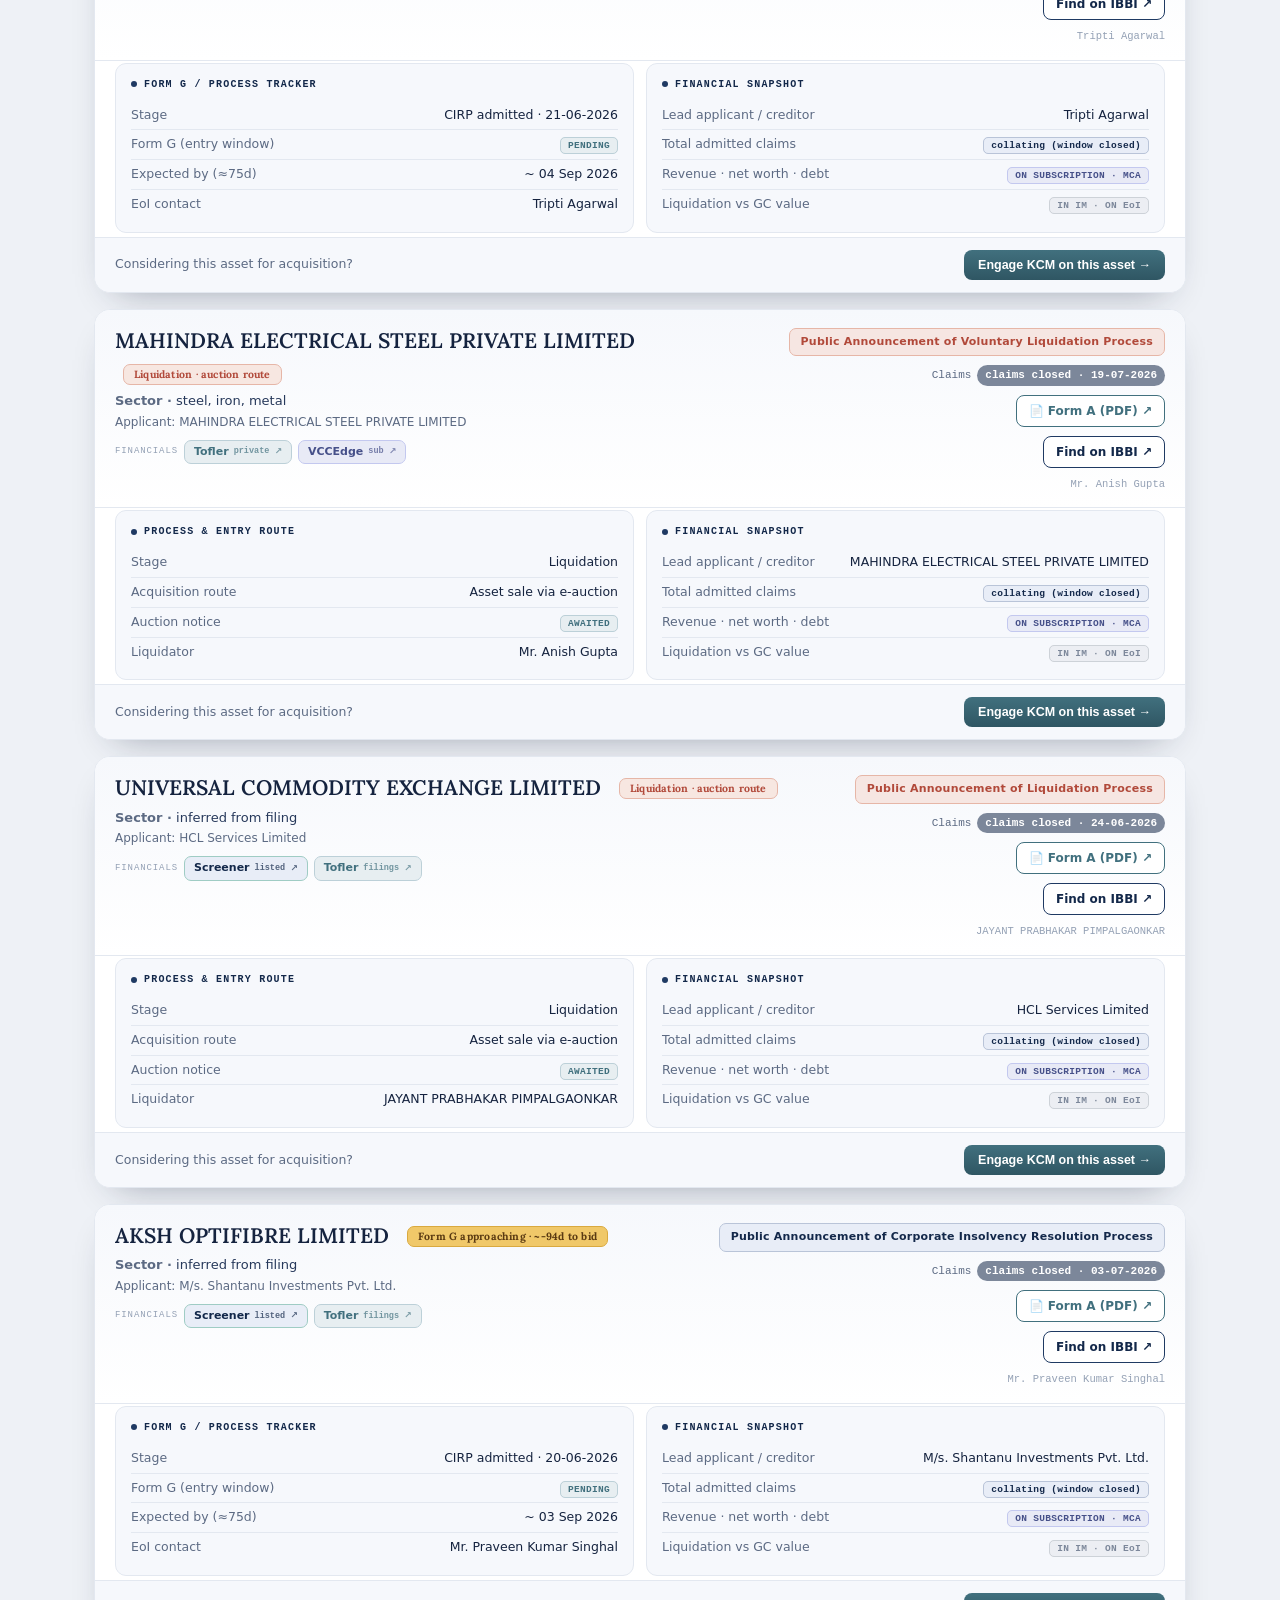
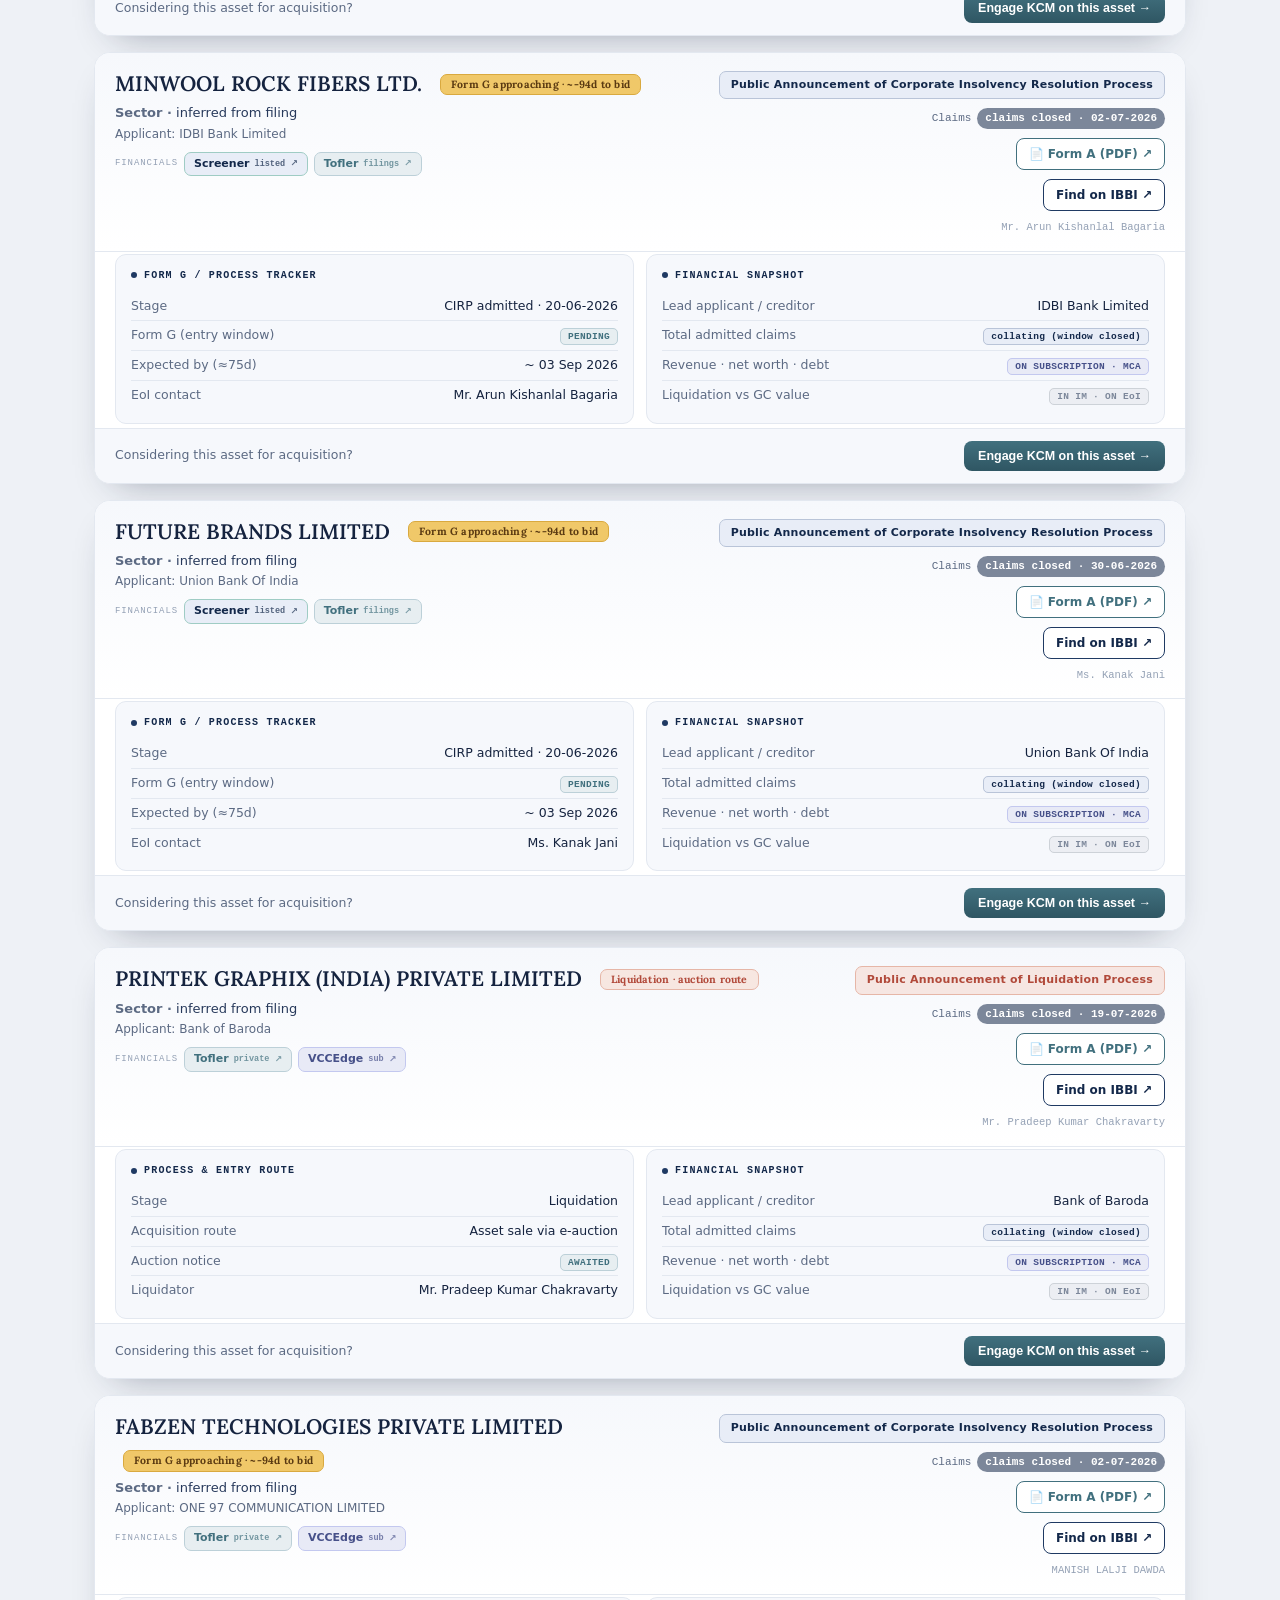
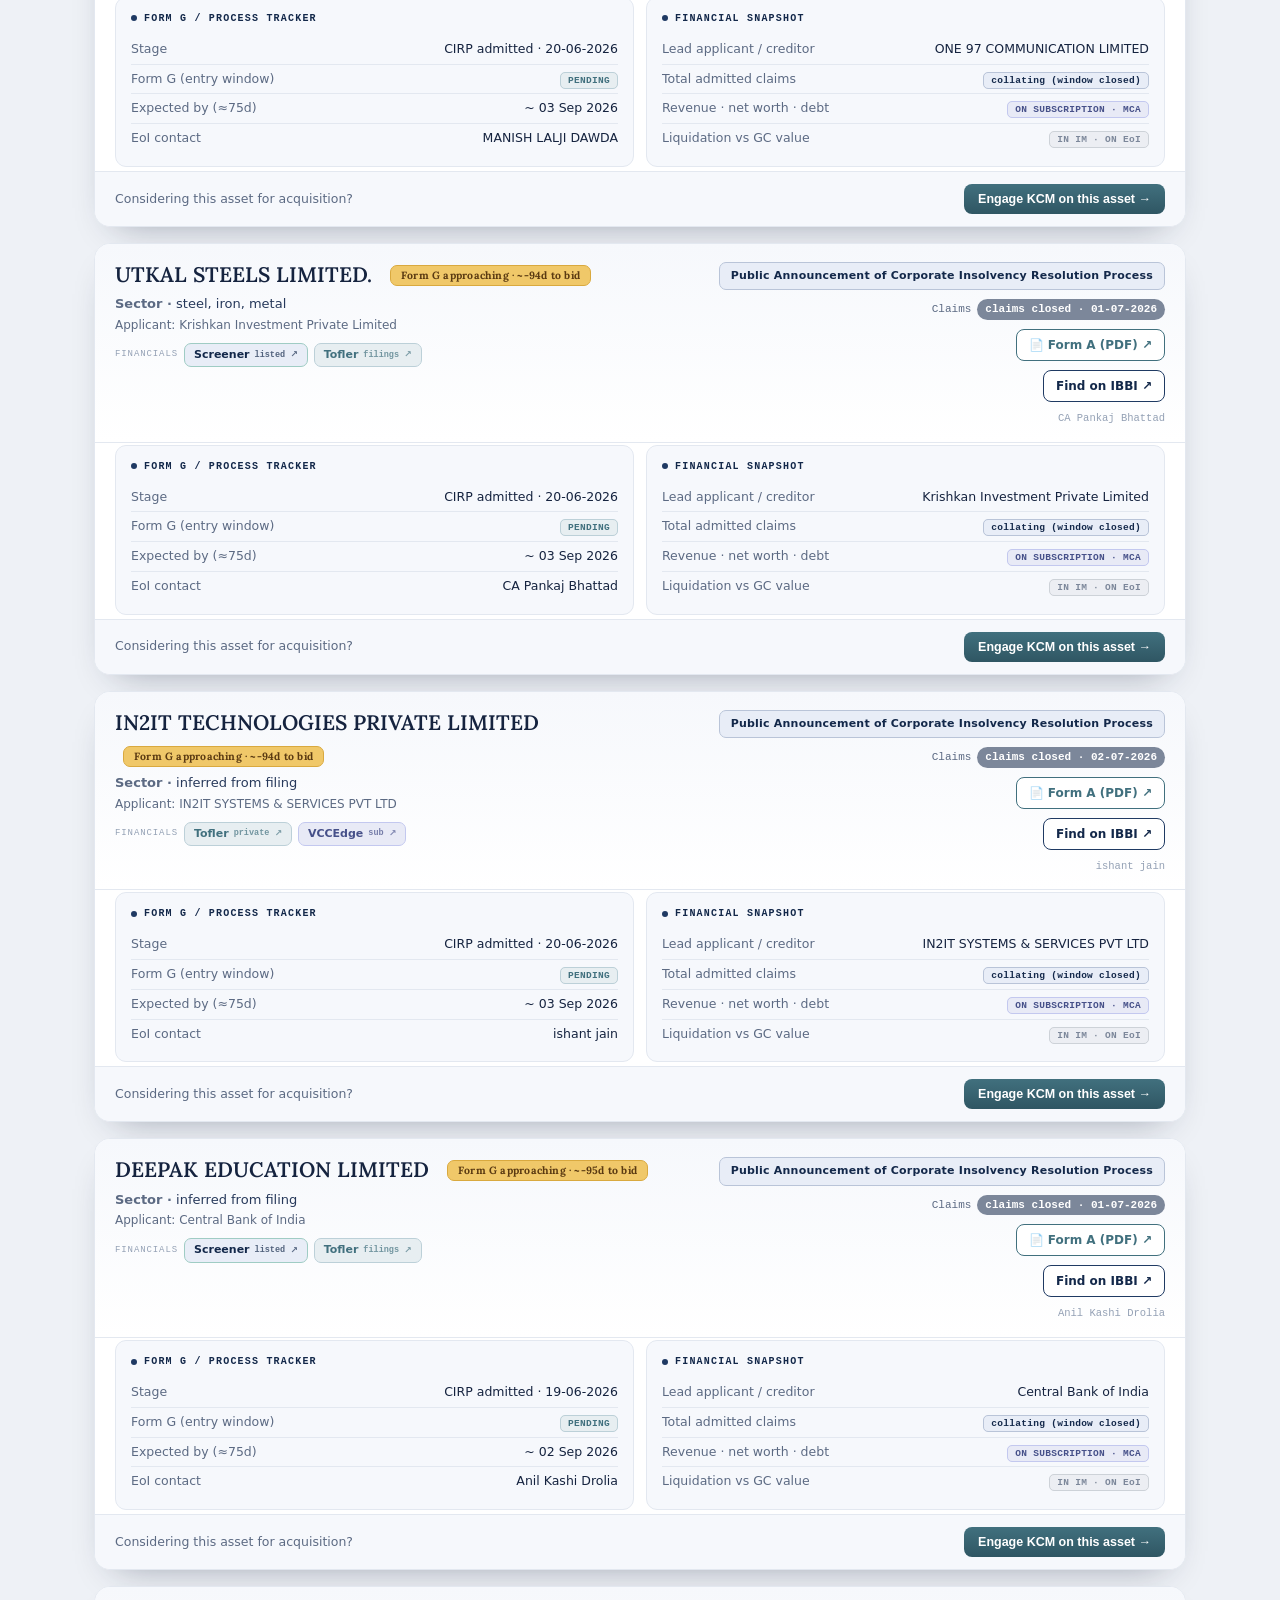
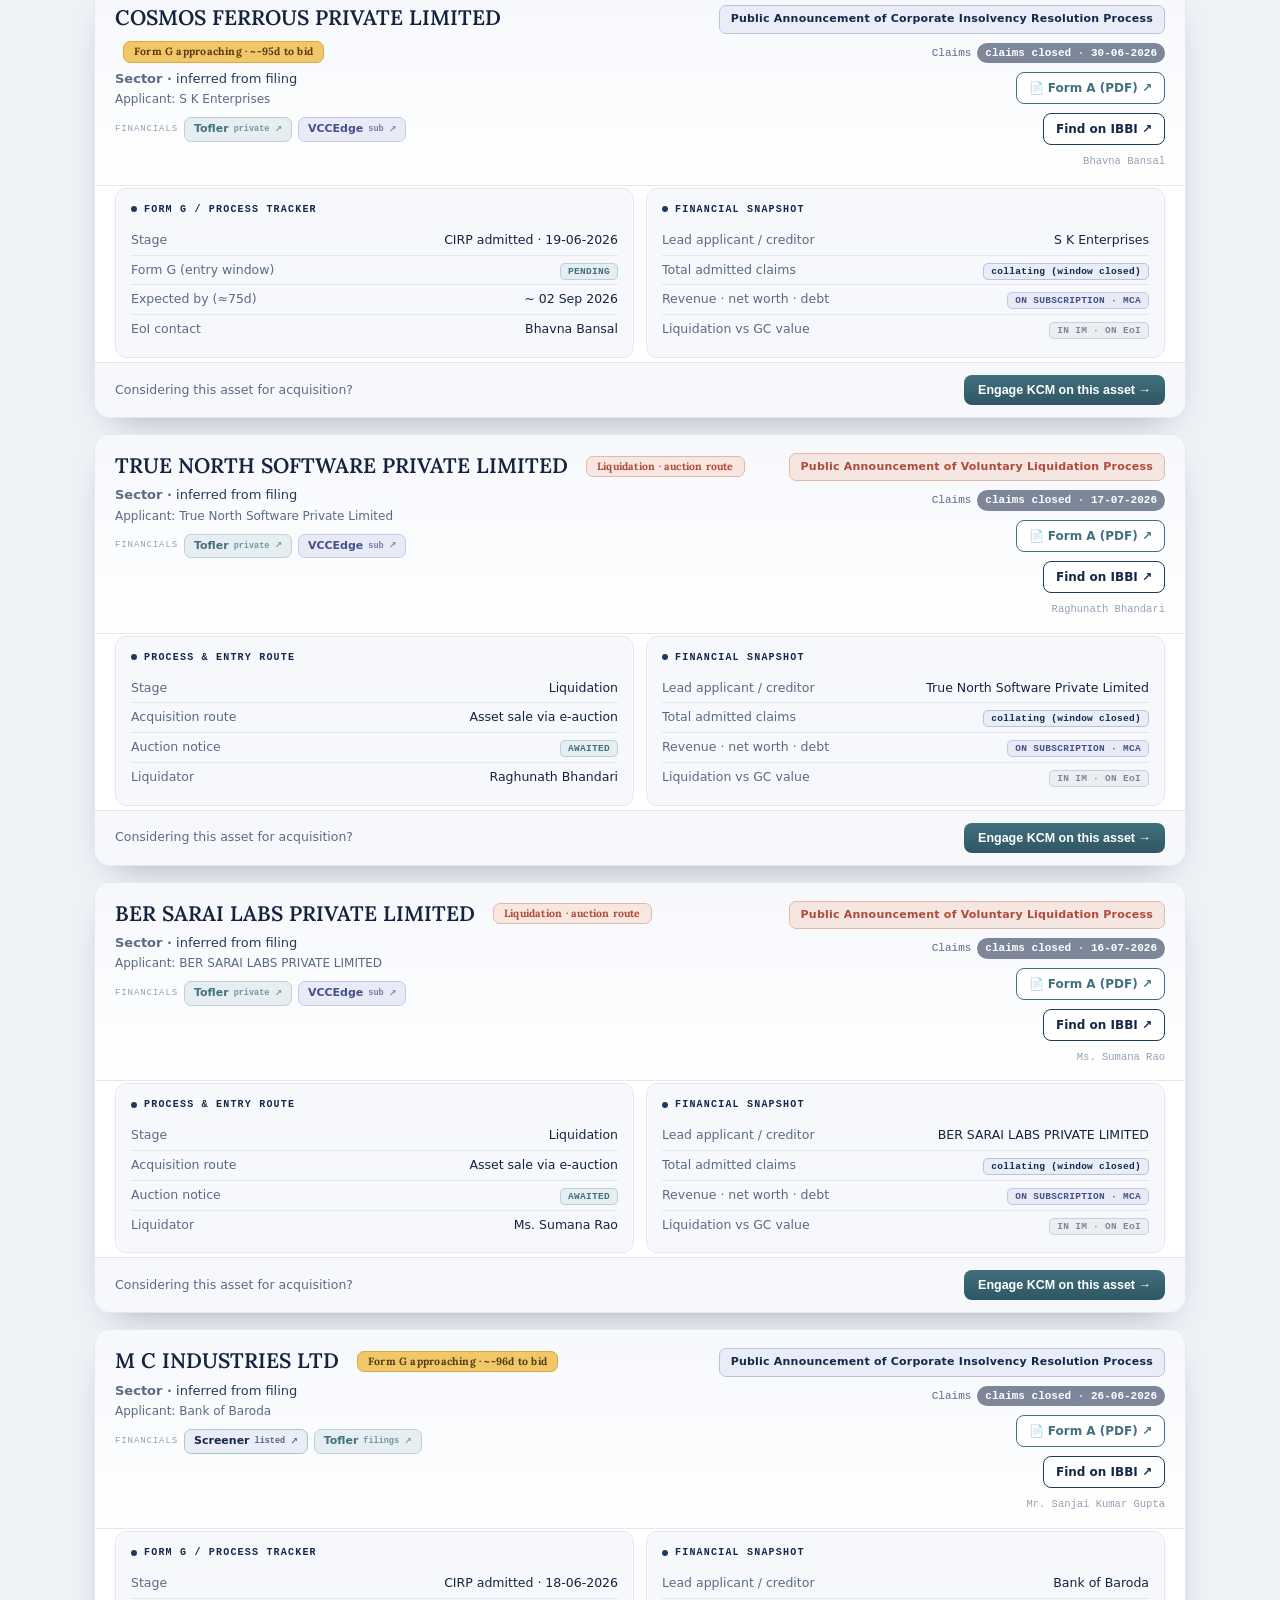
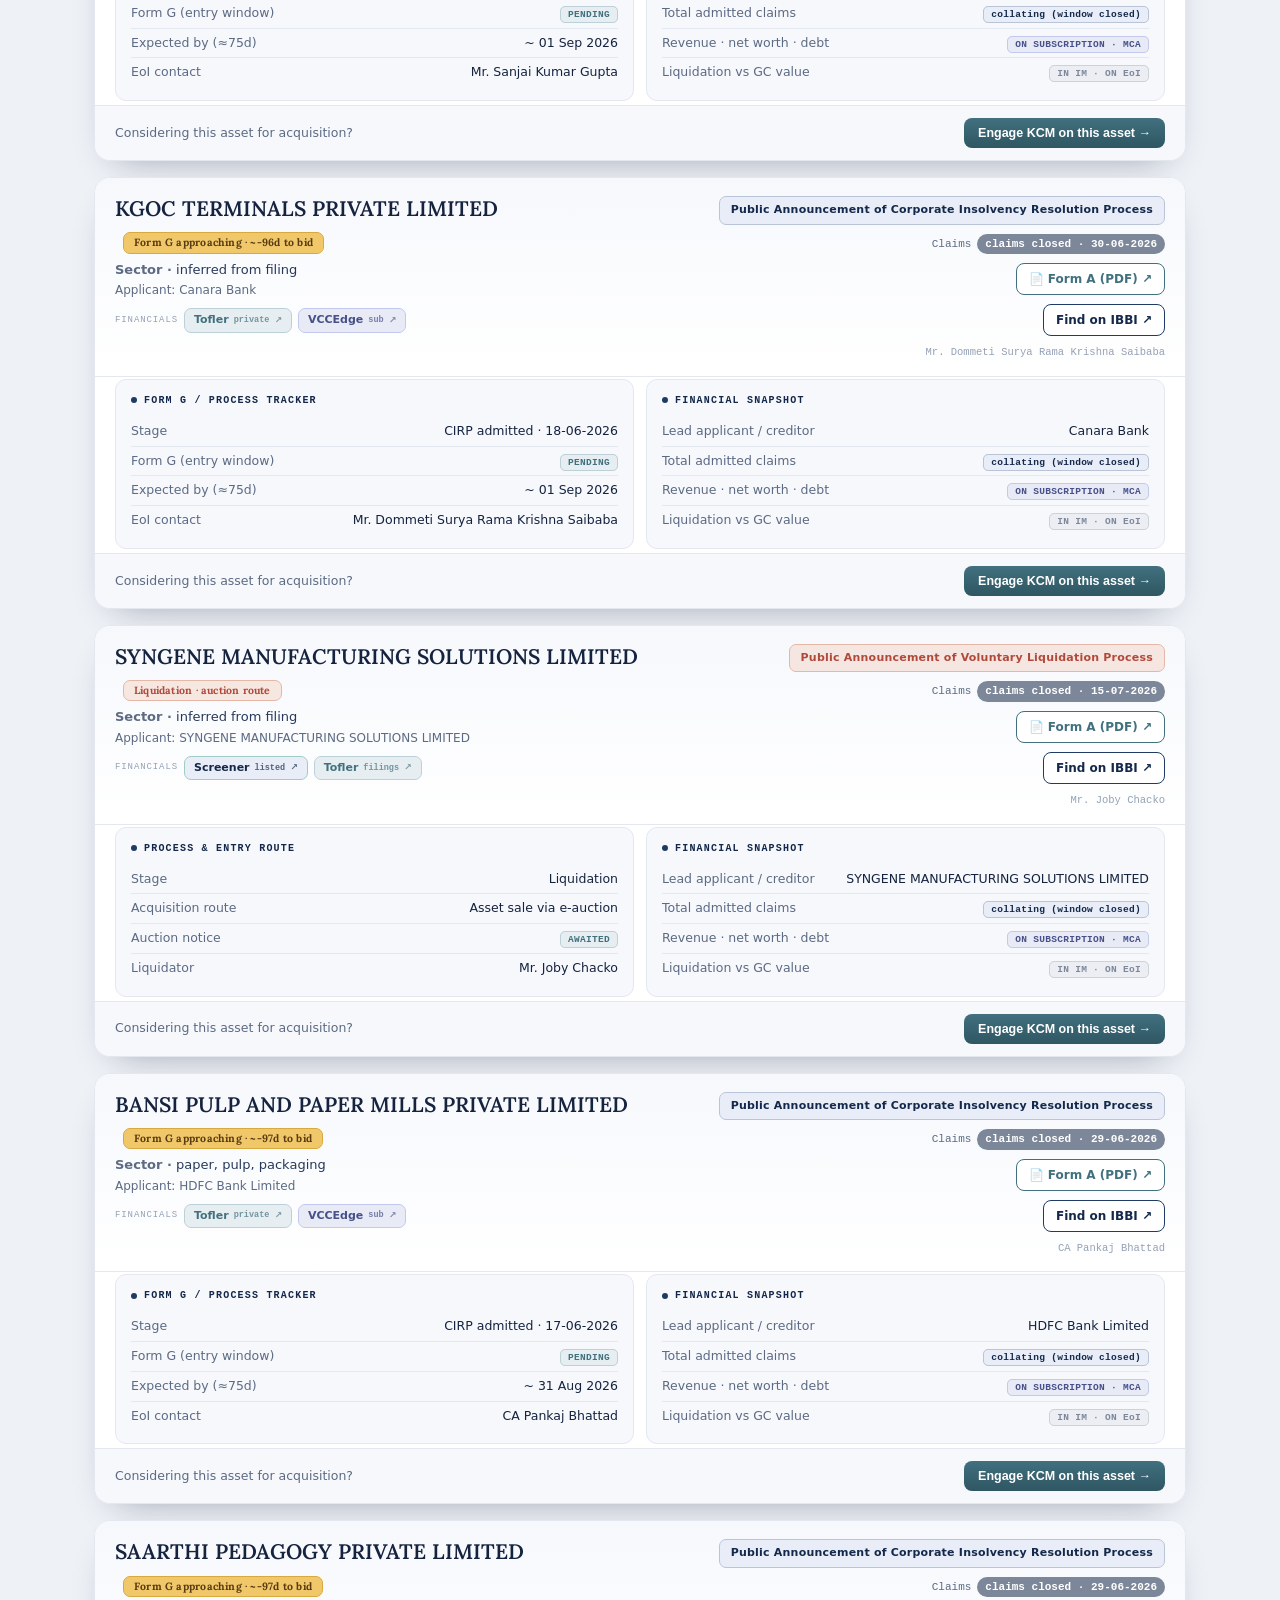
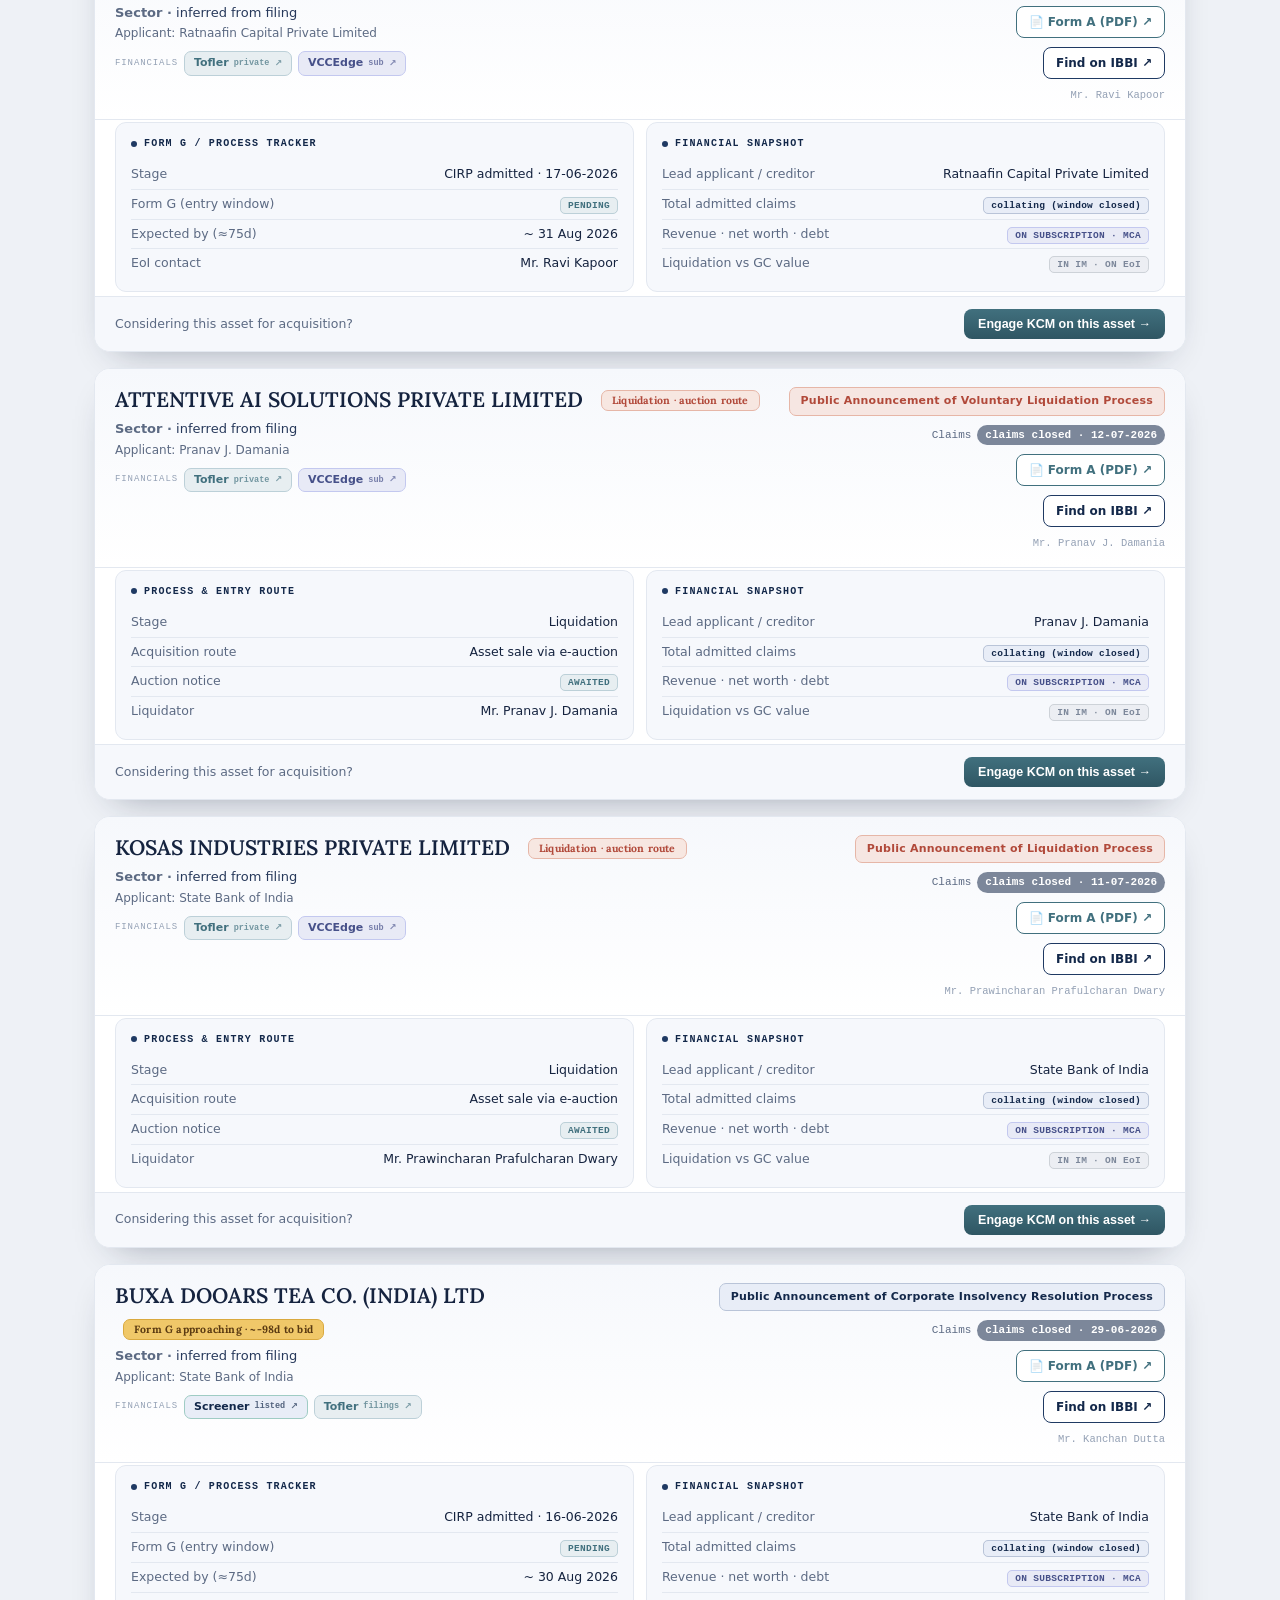
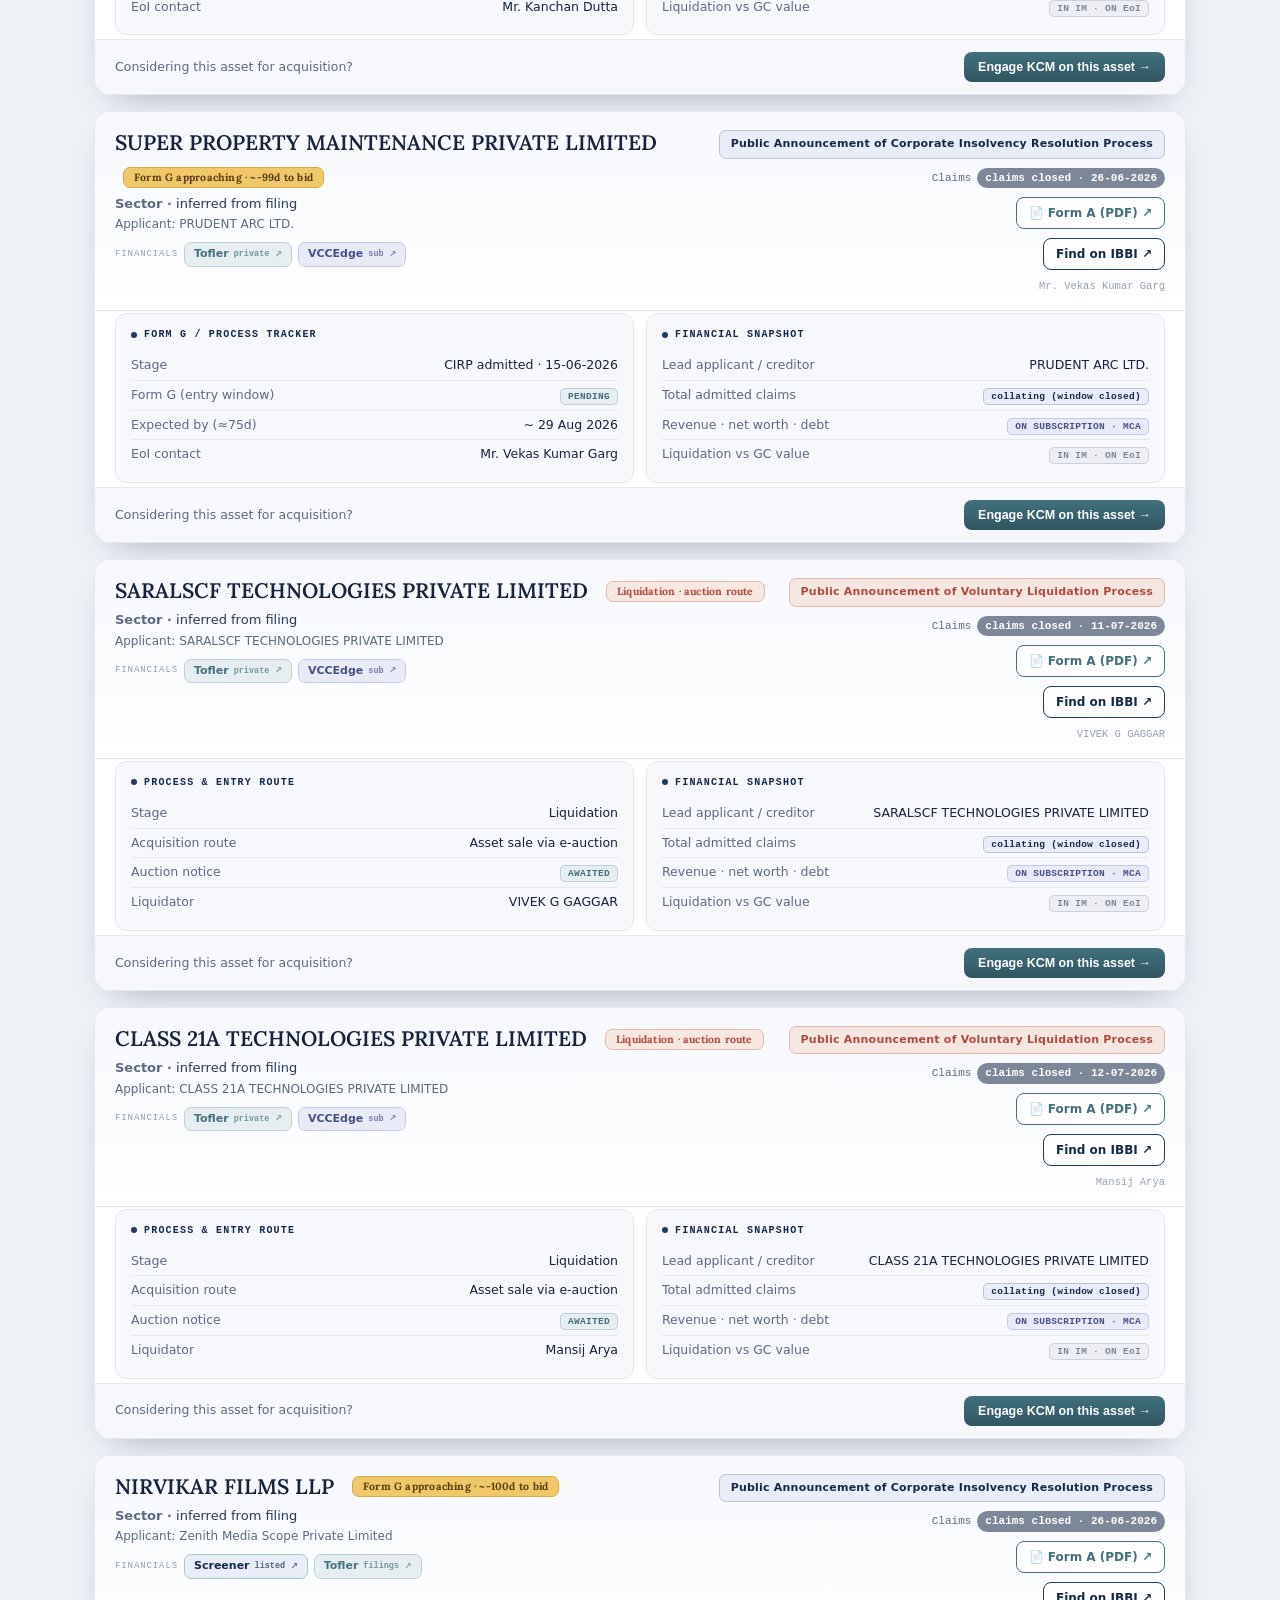
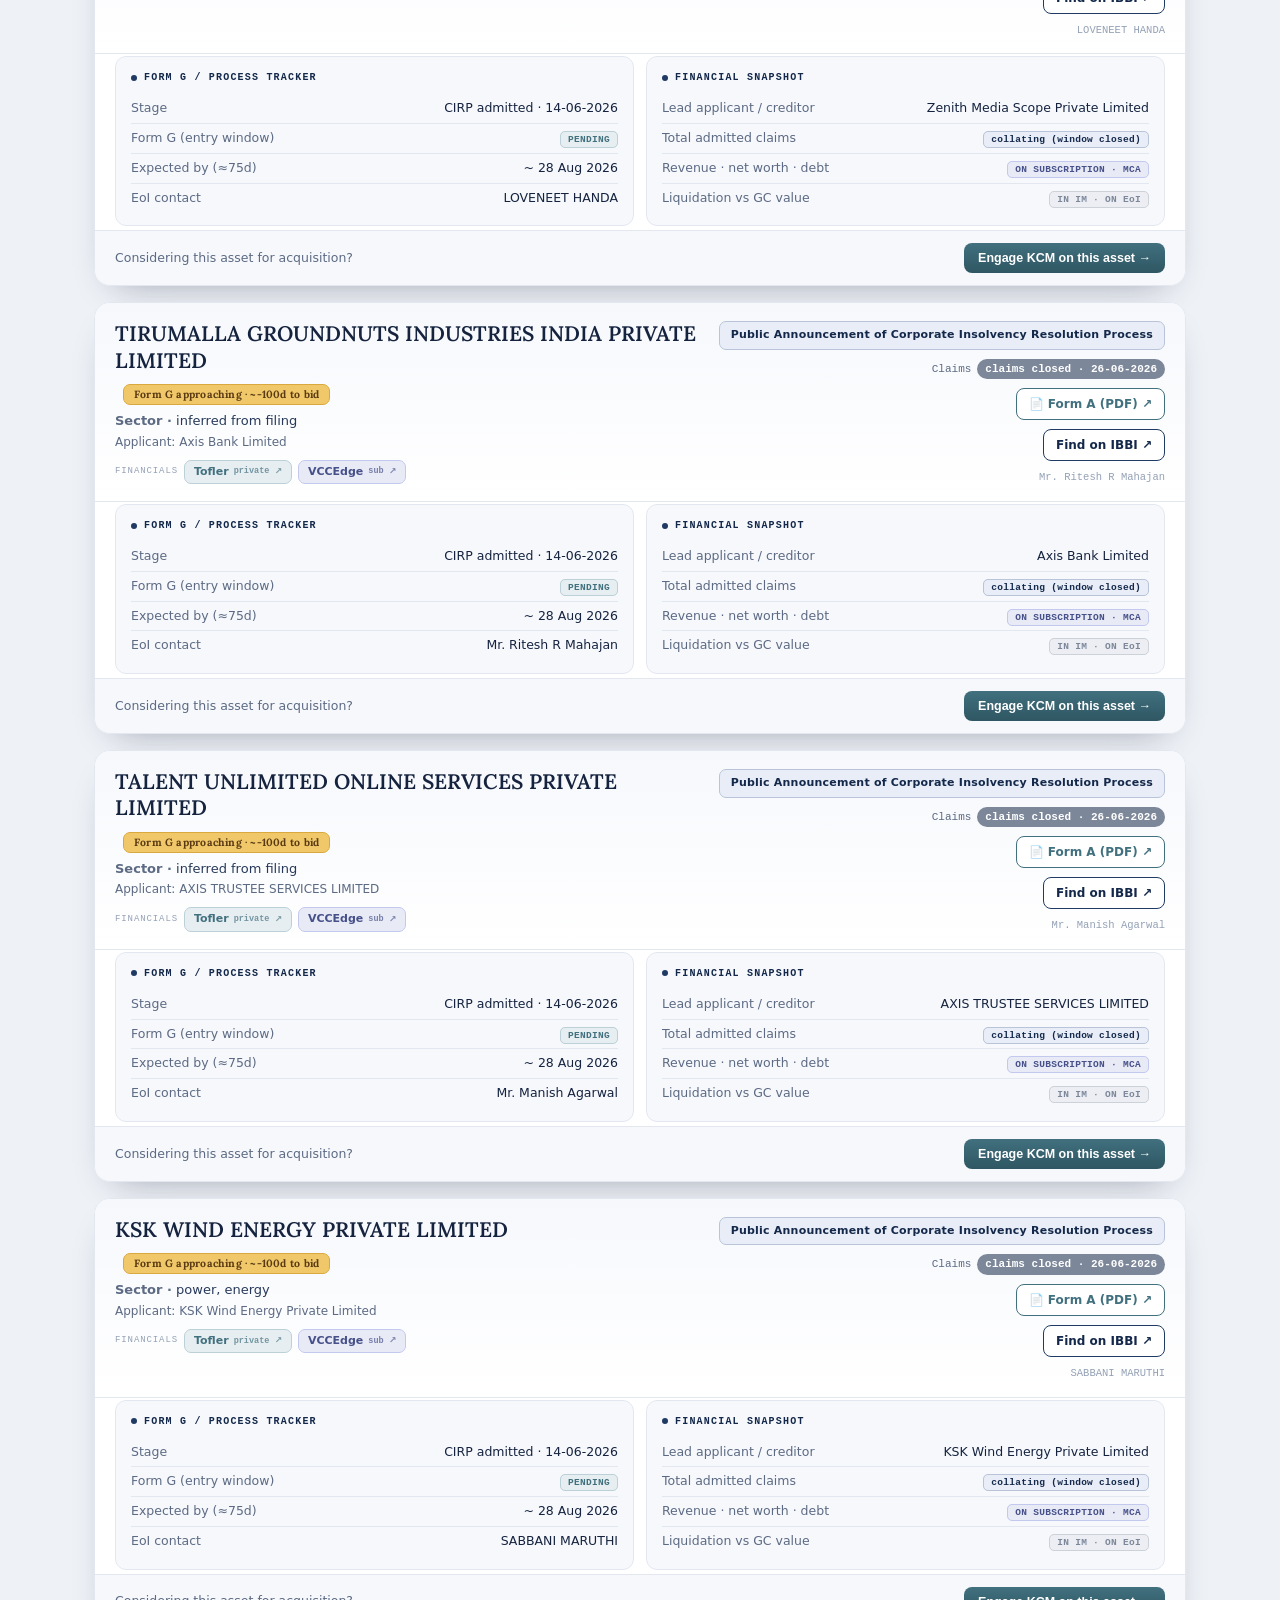
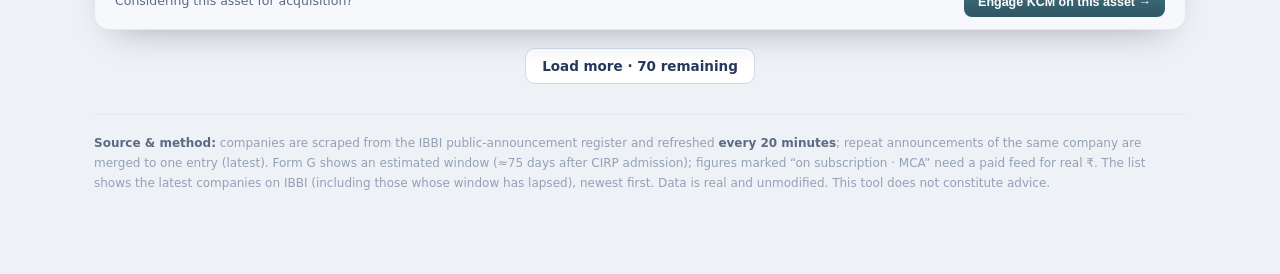
==== commit 76daed53: "IBBI refresh + research cache [skip ci]" ====
--- a/public/client.html
+++ b/public/client.html
@@ -7,15 +7,15 @@
 <meta name="description" content="A free, live tracker of Indian companies in the Insolvency &amp; Bankruptcy (IBC) process — sourced from the IBBI register and refreshed every 20 minutes. Search by sector, see Form G windows, claims deadlines and financial links. By K C Mehta &amp; Co.">
 <meta name="keywords" content="IBC, IBBI, insolvency, bankruptcy, CIRP, liquidation, distressed assets India, corporate debtor, Form G, resolution professional, K C Mehta">
 <meta name="theme-color" content="#15233f">
-<link rel="icon" href="data:image/svg+xml,%3Csvg xmlns='http://www.w3.org/2000/svg' viewBox='0 0 32 32'%3E%3Crect width='32' height='32' rx='7' fill='%231f3a63'/%3E%3Ctext x='16' y='22' font-family='Georgia' font-size='18' fill='white' text-anchor='middle' font-weight='bold'%3EK%3C/text%3E%3Ccircle cx='24' cy='24' r='3' fill='%23b0822f'/%3E%3C/svg%3E">
+<link rel="icon" href="data:image/svg+xml,%3Csvg xmlns='http://www.w3.org/2000/svg' viewBox='0 0 32 32'%3E%3Crect width='32' height='32' rx='7' fill='%231f3a63'/%3E%3Ctext x='16' y='22' font-family='Georgia' font-size='18' fill='white' text-anchor='middle' font-weight='bold'%3EK%3C/text%3E%3Ccircle cx='24' cy='24' r='3' fill='%2341707e'/%3E%3C/svg%3E">
 <meta property="og:type" content="website">
 <meta property="og:site_name" content="KCM IBC Finder">
 <meta property="og:title" content="KCM IBC Finder — India's insolvency companies, live">
 <meta property="og:description" content="Track every company entering insolvency (IBC) in India. Sourced from IBBI, refreshed every 20 minutes. By K C Mehta &amp; Co.">
 <meta name="twitter:card" content="summary">
 <link rel="preconnect" href="https://fonts.googleapis.com"><link rel="preconnect" href="https://fonts.gstatic.com" crossorigin>
-<link href="https://fonts.googleapis.com/css2?family=Fraunces:ital,opsz,wght@0,9..144,400;0,9..144,500;0,9..144,600;0,9..144,700&family=Hanken+Grotesk:wght@400;500;600;700&family=JetBrains+Mono:wght@400;500;700&display=swap" rel="stylesheet">
-<link rel="stylesheet" href="core.css?v=6">
+<link href="https://fonts.googleapis.com/css2?family=Lora:ital,wght@0,400;0,500;0,600;0,700;1,400;1,500&display=swap" rel="stylesheet">
+<link rel="stylesheet" href="core.css?v=7">
 </head>
 <body data-brand="kcm">
 <div class="wrap">
@@ -107,7 +107,7 @@
 window.ENGAGE_FORM_URL = "";
 window.ENGAGE_KEY = "";
 </script>
-<script src="core.js?v=6"></script>
+<script src="core.js?v=7"></script>
 <script>CORE.init({ brand: "kcm", dataUrl: (window.DATA_URL || "data.json"), fallbackUrl: "data.json" });</script>
 </body>
 </html>
--- a/public/core.css
+++ b/public/core.css
@@ -1,23 +1,27 @@
-/* KCM IBC Tracker — shared styles (Corporate Navy & Gold). Used by client.html + master.html. */
+/* KCM IBC Tracker — shared styles (Corporate Navy & Slate). Used by client.html + master.html. */
 :root{
+  /* Document-style typefaces (Word feel): Lora headings, Calibri body, Consolas labels */
+  --font-display:'Lora', Georgia, 'Times New Roman', serif;
+  --font-body:'Calibri', 'Segoe UI', system-ui, -apple-system, 'Helvetica Neue', Arial, sans-serif;
+  --font-mono:'Consolas', 'Lucida Console', 'Courier New', monospace;
   --paper:#f6f3ec; --paper2:#efeae0; --card:#fffdf8; --card2:#fbf8f1;
   --ink:#1c2530; --ink2:#33404e; --muted:#6c7785; --faint:#9aa4b0;
   --line:#e5ddcf; --line2:#d8cfbd;
   --teal:#0f6e63; --teal-d:#0b554c; --teal-soft:#e3efed;
-  --amber:#bf7d27; --amber-soft:#f6ecd9;
+  --amber:#41707e; --amber-soft:#e6eef1;
   --indigo:#5a5fb0; --indigo-soft:#e9e9f6;
   --green:#3f8a4f; --green-soft:#e6f1e7;
   --red:#c0573f; --red-soft:#f7e7e1;
   --grey:#8a93a0; --grey-soft:#edeae3;
   --shadow:0 14px 34px -22px rgba(40,34,20,.45);
 }
-/* ===== KCM Corporate Navy & Gold theme (remaps the palette) ===== */
+/* ===== KCM Corporate Navy & Slate theme (remaps the palette) ===== */
 body[data-brand="kcm"]{
   --paper:#eef1f6; --paper2:#e5eaf2; --card:#ffffff; --card2:#f6f8fc;
   --ink:#15233f; --ink2:#27395b; --muted:#5c6a83; --faint:#94a1b5;
   --line:#e3e8f0; --line2:#d2dae6;
   --teal:#1f3a63; --teal-d:#13284a; --teal-soft:#e8edf7;
-  --amber:#b0822f; --amber-soft:#f5ecd6;
+  --amber:#41707e; --amber-soft:#e7eef1;
   --indigo:#465089; --indigo-soft:#e8eaf6;
   --green:#2f7d57; --green-soft:#e4f0e9;
   --red:#b1493a; --red-soft:#f6e6e2;
@@ -25,7 +29,7 @@
   --shadow:0 16px 36px -22px rgba(20,30,55,.45);
 }
 body[data-brand="kcm"]::before{
-  background:radial-gradient(50% 40% at 92% -6%,rgba(176,130,47,.08),transparent 60%),
+  background:radial-gradient(50% 40% at 92% -6%,rgba(65,112,126,.08),transparent 60%),
              radial-gradient(46% 36% at 2% 104%,rgba(31,58,99,.07),transparent 60%);
 }
 body[data-brand="kcm"] .new,
@@ -37,25 +41,25 @@
 body[data-brand="kcm"] .stage.formg,
 body[data-brand="kcm"] .src.snap,
 body[data-brand="kcm"] .gate.g-warn,
-body[data-brand="kcm"] .tag.t-pending{border-color:#ddc89a !important}
+body[data-brand="kcm"] .tag.t-pending{border-color:#bcd0d8 !important}
 
 *{box-sizing:border-box;margin:0;padding:0}
-body{font-family:'Hanken Grotesk',sans-serif;color:var(--ink);background:var(--paper);min-height:100vh;line-height:1.5;-webkit-font-smoothing:antialiased;position:relative}
+body{font-family:var(--font-body);color:var(--ink);background:var(--paper);min-height:100vh;line-height:1.5;-webkit-font-smoothing:antialiased;position:relative}
 body::before{content:"";position:fixed;inset:0;z-index:0;pointer-events:none;
-  background:radial-gradient(50% 40% at 92% -6%,rgba(191,125,39,.07),transparent 60%),radial-gradient(46% 36% at 2% 104%,rgba(15,110,99,.06),transparent 60%);}
+  background:radial-gradient(50% 40% at 92% -6%,rgba(65,112,126,.07),transparent 60%),radial-gradient(46% 36% at 2% 104%,rgba(15,110,99,.06),transparent 60%);}
 .wrap{position:relative;z-index:1;max-width:1140px;margin:0 auto;padding:30px 24px 80px}
 a{color:inherit}
 
 .topbar{display:flex;align-items:flex-start;justify-content:space-between;gap:24px;flex-wrap:wrap;padding-bottom:20px;border-bottom:1px solid var(--line)}
 .brand{display:flex;align-items:center;gap:14px}
 .glyph{width:46px;height:46px;border-radius:13px;flex:none;position:relative;background:linear-gradient(150deg,var(--teal),var(--teal-d));box-shadow:0 8px 18px -8px rgba(15,110,99,.6),inset 0 1px 0 rgba(255,255,255,.25);display:flex;align-items:center;justify-content:center}
-.glyph span{font-family:'Fraunces',serif;font-weight:700;color:#fdf6e9;font-size:23px;line-height:1}
-.glyph::after{content:"";position:absolute;width:7px;height:7px;border-radius:50%;background:var(--amber);right:8px;bottom:8px;box-shadow:0 0 8px 1px rgba(191,125,39,.6)}
-.wordmark{font-family:'Fraunces',serif;font-weight:600;font-size:27px;letter-spacing:.01em;line-height:1}
-.demo-pill{display:inline-block;margin-left:9px;font-family:'JetBrains Mono',monospace;font-size:9px;letter-spacing:.12em;border-radius:20px;padding:2px 8px;vertical-align:middle;color:var(--teal-d);border:1px solid #9fccc4;background:var(--teal-soft)}
-.demo-pill.gold{color:var(--amber);border-color:#e3c891;background:var(--amber-soft)}
+.glyph span{font-family:var(--font-display);font-weight:700;color:#fdf6e9;font-size:23px;line-height:1}
+.glyph::after{content:"";position:absolute;width:7px;height:7px;border-radius:50%;background:var(--amber);right:8px;bottom:8px;box-shadow:0 0 8px 1px rgba(65,112,126,.55)}
+.wordmark{font-family:var(--font-display);font-weight:600;font-size:27px;letter-spacing:.01em;line-height:1}
+.demo-pill{display:inline-block;margin-left:9px;font-family:var(--font-mono);font-size:9px;letter-spacing:.12em;border-radius:20px;padding:2px 8px;vertical-align:middle;color:var(--teal-d);border:1px solid #9fccc4;background:var(--teal-soft)}
+.demo-pill.gold{color:var(--amber);border-color:#bcd0d8;background:var(--amber-soft)}
 .tagline{font-size:12.5px;color:var(--muted);margin-top:4px}
-.firmtag{font-family:'JetBrains Mono',monospace;font-size:10px;letter-spacing:.1em;color:var(--faint);margin-top:4px;text-transform:uppercase}
+.firmtag{font-family:var(--font-mono);font-size:10px;letter-spacing:.1em;color:var(--faint);margin-top:4px;text-transform:uppercase}
 
 .refresh-zone{display:flex;flex-direction:column;align-items:flex-end;gap:9px}
 .authrow{display:flex;align-items:center;gap:10px;font-size:13px;color:var(--muted);flex-wrap:wrap;justify-content:flex-end}
@@ -63,7 +67,7 @@
 .btn:hover{border-color:var(--faint)}
 .btn.primary{color:#fdf6e9;background:linear-gradient(180deg,var(--teal),var(--teal-d));border:none;box-shadow:0 10px 22px -10px rgba(15,110,99,.7),inset 0 1px 0 rgba(255,255,255,.2)}
 .btn.primary:hover{transform:translateY(-1px)}
-.btn.amber{color:#fff;background:linear-gradient(180deg,#cf9544,var(--amber));border:none}
+.btn.amber{color:#fff;background:linear-gradient(180deg,#5a8898,var(--amber));border:none}
 .refresh{display:inline-flex;align-items:center;gap:10px;cursor:pointer;font-family:inherit;font-size:14px;font-weight:600;color:#fdf6e9;background:linear-gradient(180deg,var(--teal),var(--teal-d));border:none;border-radius:11px;padding:11px 20px;box-shadow:0 10px 22px -10px rgba(15,110,99,.7),inset 0 1px 0 rgba(255,255,255,.2);transition:transform .15s,box-shadow .2s}
 .refresh:hover{transform:translateY(-1px)}
 .refresh.spinning svg{animation:spin .9s linear infinite}
@@ -72,22 +76,22 @@
 
 .stats{display:grid;grid-template-columns:repeat(4,1fr);gap:14px;margin:24px 0 8px}
 .stat{background:var(--card);border:1px solid var(--line);border-radius:14px;padding:15px 18px;box-shadow:var(--shadow)}
-.stat .k{font-family:'JetBrains Mono',monospace;font-size:9.5px;letter-spacing:.12em;text-transform:uppercase;color:var(--faint)}
-.stat .v{font-family:'Fraunces',serif;font-size:29px;font-weight:600;margin-top:6px;line-height:1;color:var(--ink)}
-.stat .v small{font-size:13px;color:var(--muted);font-family:'Hanken Grotesk';font-weight:500}
+.stat .k{font-family:var(--font-mono);font-size:9.5px;letter-spacing:.12em;text-transform:uppercase;color:var(--faint)}
+.stat .v{font-family:var(--font-display);font-size:29px;font-weight:600;margin-top:6px;line-height:1;color:var(--ink)}
+.stat .v small{font-size:13px;color:var(--muted);font-family:var(--font-body);font-weight:500}
 .stat.teal .v{color:var(--teal)} .stat.amber .v{color:var(--amber)} .stat.red .v{color:var(--red)}
 
 .trband{display:flex;align-items:stretch;gap:14px;flex-wrap:wrap;margin:14px 0 4px}
 .trcard{flex:1;min-width:200px;display:flex;align-items:center;gap:16px;background:linear-gradient(135deg,var(--teal-d),var(--teal));color:#fdf6e9;border-radius:14px;padding:16px 20px;box-shadow:var(--shadow)}
-.trcard.gold{background:linear-gradient(135deg,#9c6a1f,var(--amber))}
-.trcard .trv{font-family:'Fraunces',serif;font-size:32px;font-weight:600;line-height:1}
-.trcard .trk{font-family:'JetBrains Mono',monospace;font-size:9.5px;letter-spacing:.12em;text-transform:uppercase;opacity:.85;margin-bottom:4px}
+.trcard.gold{background:linear-gradient(135deg,#2f5663,var(--amber))}
+.trcard .trv{font-family:var(--font-display);font-size:32px;font-weight:600;line-height:1}
+.trcard .trk{font-family:var(--font-mono);font-size:9.5px;letter-spacing:.12em;text-transform:uppercase;opacity:.85;margin-bottom:4px}
 .trcard .trsub{font-size:11px;opacity:.8;margin-top:3px}
 
 /* hero */
 .hero{margin:20px 0 6px;background:linear-gradient(135deg,var(--card),var(--card2));border:1px solid var(--line);border-radius:18px;padding:26px 28px;box-shadow:var(--shadow);position:relative;overflow:hidden}
-.hero::after{content:"";position:absolute;right:-40px;top:-40px;width:220px;height:220px;border-radius:50%;background:radial-gradient(circle,rgba(176,130,47,.10),transparent 70%);pointer-events:none}
-.hero h1{font-family:'Fraunces',serif;font-size:30px;font-weight:600;line-height:1.18;color:var(--ink);max-width:760px}
+.hero::after{content:"";position:absolute;right:-40px;top:-40px;width:220px;height:220px;border-radius:50%;background:radial-gradient(circle,rgba(65,112,126,.10),transparent 70%);pointer-events:none}
+.hero h1{font-family:var(--font-display);font-size:30px;font-weight:600;line-height:1.18;color:var(--ink);max-width:760px}
 .hero h1 span{color:var(--teal-d)}
 .hero p{font-size:14px;color:var(--ink2);margin-top:10px;max-width:740px;line-height:1.6}
 .hero-cta{display:flex;gap:10px;flex-wrap:wrap;margin-top:16px}
@@ -97,18 +101,18 @@
 .insights{display:grid;grid-template-columns:1.2fr 1fr .8fr;gap:14px;margin:14px 0 4px}
 @media(max-width:760px){.insights{grid-template-columns:1fr}}
 .ins{background:var(--card);border:1px solid var(--line);border-radius:14px;padding:14px 16px;box-shadow:var(--shadow)}
-.ins h4{font-family:'JetBrains Mono',monospace;font-size:9.5px;letter-spacing:.12em;text-transform:uppercase;color:var(--faint);margin-bottom:10px}
+.ins h4{font-family:var(--font-mono);font-size:9.5px;letter-spacing:.12em;text-transform:uppercase;color:var(--faint);margin-bottom:10px}
 .ibar{display:flex;align-items:center;gap:9px;margin:6px 0}
 .ibar .il{font-size:12px;color:var(--ink2);flex:none;width:96px;white-space:nowrap;overflow:hidden;text-overflow:ellipsis;text-transform:capitalize}
 .ibar .it{flex:1;height:8px;border-radius:5px;background:var(--line2);overflow:hidden}
 .ibar .it i{display:block;height:100%;border-radius:5px;background:linear-gradient(90deg,var(--amber),var(--teal))}
-.ibar .iv{font-family:'JetBrains Mono',monospace;font-size:11px;color:var(--muted);flex:none;width:26px;text-align:right}
+.ibar .iv{font-family:var(--font-mono);font-size:11px;color:var(--muted);flex:none;width:26px;text-align:right}
 .ins-big{display:flex;flex-direction:column;justify-content:center;height:100%;text-align:center}
-.ins-big .v{font-family:'Fraunces',serif;font-size:40px;font-weight:600;color:var(--teal);line-height:1}
+.ins-big .v{font-family:var(--font-display);font-size:40px;font-weight:600;color:var(--teal);line-height:1}
 .ins-big .k{font-size:12px;color:var(--muted);margin-top:6px}
 .ins-split{display:flex;gap:8px;margin-top:6px}
 .ins-split .seg{flex:1;text-align:center;background:var(--card2);border:1px solid var(--line);border-radius:9px;padding:8px 4px}
-.ins-split .seg .sv{font-family:'Fraunces',serif;font-size:22px;font-weight:600}
+.ins-split .seg .sv{font-family:var(--font-display);font-size:22px;font-weight:600}
 .ins-split .seg .sk{font-size:10px;color:var(--muted)}
 .ins-split .cirp .sv{color:var(--teal)} .ins-split .liq .sv{color:var(--red)}
 
@@ -118,66 +122,66 @@
 .chip{font-size:12px;font-weight:600;color:var(--muted);background:var(--card);border:1px solid var(--line2);border-radius:20px;padding:5px 12px;cursor:pointer;transition:all .15s;white-space:nowrap}
 .chip:hover{border-color:var(--teal);color:var(--teal-d)}
 .chip.on{background:var(--teal-soft);border-color:var(--teal);color:var(--teal-d);font-weight:700}
-.chip .cct{font-family:'JetBrains Mono',monospace;font-size:9px;opacity:.65;margin-left:3px}
+.chip .cct{font-family:var(--font-mono);font-size:9px;opacity:.65;margin-left:3px}
 
 /* NEW badge */
-.badge-new{font-family:'JetBrains Mono',monospace;font-size:8.5px;font-weight:700;letter-spacing:.08em;color:#fff;background:var(--green);border-radius:5px;padding:2px 6px;margin-left:8px;vertical-align:middle}
+.badge-new{font-family:var(--font-mono);font-size:8.5px;font-weight:700;letter-spacing:.08em;color:#fff;background:var(--green);border-radius:5px;padding:2px 6px;margin-left:8px;vertical-align:middle}
 
 .prov{display:flex;gap:11px;align-items:flex-start;background:var(--teal-soft);border:1px solid #9fccc4;border-radius:12px;padding:13px 16px;margin:22px 0 6px;font-size:13px;color:var(--teal-d);line-height:1.55}
-.prov .live{flex:none;font-family:'JetBrains Mono',monospace;font-size:10px;font-weight:700;letter-spacing:.1em;color:#fff;background:var(--teal);border-radius:20px;padding:3px 10px;margin-top:1px}
-code{font-family:'JetBrains Mono',monospace;font-size:.92em;background:#ffffffaa;border:1px solid var(--line2);border-radius:5px;padding:1px 5px}
-
-.src{font-family:'JetBrains Mono',monospace;font-size:10.5px;display:inline-flex;align-items:center;gap:6px;padding:3px 9px;border-radius:20px;margin-top:2px}
+.prov .live{flex:none;font-family:var(--font-mono);font-size:10px;font-weight:700;letter-spacing:.1em;color:#fff;background:var(--teal);border-radius:20px;padding:3px 10px;margin-top:1px}
+code{font-family:var(--font-mono);font-size:.92em;background:#ffffffaa;border:1px solid var(--line2);border-radius:5px;padding:1px 5px}
+
+.src{font-family:var(--font-mono);font-size:10.5px;display:inline-flex;align-items:center;gap:6px;padding:3px 9px;border-radius:20px;margin-top:2px}
 .src .d{width:7px;height:7px;border-radius:50%}
-.src.snap{color:var(--amber);background:var(--amber-soft);border:1px solid #e3c891}
+.src.snap{color:var(--amber);background:var(--amber-soft);border:1px solid #bcd0d8}
 .src.snap .d{background:var(--amber)}
 .src.live{color:var(--teal-d);background:var(--teal-soft);border:1px solid #9fccc4}
 .src.live .d{background:var(--green)}
 
 .sortrow{display:flex;align-items:center;gap:8px;margin:18px 0 2px;flex-wrap:wrap}
 .sortlbl{font-size:12px;color:var(--faint)}
-.sortb{font-family:'JetBrains Mono',monospace;font-size:10.5px;letter-spacing:.03em;color:var(--muted);background:var(--card);border:1px solid var(--line2);border-radius:8px;padding:6px 12px;cursor:pointer}
+.sortb{font-family:var(--font-mono);font-size:10.5px;letter-spacing:.03em;color:var(--muted);background:var(--card);border:1px solid var(--line2);border-radius:8px;padding:6px 12px;cursor:pointer}
 .sortb.on{color:var(--teal-d);border-color:var(--teal);background:var(--teal-soft);font-weight:700}
 .search{flex:1;min-width:180px;max-width:300px;border:1px solid var(--line2);border-radius:9px;padding:7px 12px;font-family:inherit;font-size:13px;background:var(--card)}
-.fsel{font-family:'JetBrains Mono',monospace;font-size:10.5px;letter-spacing:.02em;color:var(--muted);background:var(--card);border:1px solid var(--line2);border-radius:8px;padding:6px 10px;cursor:pointer;max-width:200px}
+.fsel{font-family:var(--font-mono);font-size:10.5px;letter-spacing:.02em;color:var(--muted);background:var(--card);border:1px solid var(--line2);border-radius:8px;padding:6px 10px;cursor:pointer;max-width:200px}
 .fsel:focus{outline:none;border-color:var(--teal)}
-.hidden-note{font-family:'JetBrains Mono',monospace;font-size:11px;color:var(--faint);margin:8px 0 12px;padding-left:2px}
+.hidden-note{font-family:var(--font-mono);font-size:11px;color:var(--faint);margin:8px 0 12px;padding-left:2px}
 
 #list{display:flex;flex-direction:column;gap:16px}
 .opp{background:var(--card);border:1px solid var(--line);border-radius:16px;overflow:hidden;box-shadow:var(--shadow);opacity:0;transform:translateY(9px);animation:rise .5s ease forwards}
 @keyframes rise{to{opacity:1;transform:none}}
 .opp-head{display:flex;align-items:flex-start;justify-content:space-between;gap:18px;padding:18px 20px 15px;background:linear-gradient(180deg,var(--card2),var(--card));border-bottom:1px solid var(--line);flex-wrap:wrap}
 .opp-id{flex:1;min-width:250px}
-.opp-name{font-family:'Fraunces',serif;font-size:21px;font-weight:600;display:flex;align-items:center;gap:10px;flex-wrap:wrap;line-height:1.25}
+.opp-name{font-family:var(--font-display);font-size:21px;font-weight:600;display:flex;align-items:center;gap:10px;flex-wrap:wrap;line-height:1.25}
 .vchain{font-size:13px;color:var(--ink2);margin-top:6px}
 .vchain b{color:var(--muted);font-weight:600}
 .applicant{font-size:12px;color:var(--muted);margin-top:2px}
 .profile{margin-top:10px;background:var(--card2);border:1px solid var(--line);border-left:3px solid var(--amber);border-radius:9px;padding:10px 13px;font-size:12.5px;color:var(--ink2);line-height:1.5}
-.profile .ptag{font-family:'JetBrains Mono',monospace;font-size:8.5px;letter-spacing:.1em;text-transform:uppercase;color:var(--amber);font-weight:700}
+.profile .ptag{font-family:var(--font-mono);font-size:8.5px;letter-spacing:.1em;text-transform:uppercase;color:var(--amber);font-weight:700}
 .profile b{color:var(--muted)}
 .profile a{color:var(--teal-d);font-weight:600}
 .profile .prow2{margin-top:4px;font-size:12px;color:var(--muted)}
 .reslinks{display:flex;gap:6px;flex-wrap:wrap;margin-top:9px;align-items:center}
-.reslabel{font-family:'JetBrains Mono',monospace;font-size:9px;letter-spacing:.1em;text-transform:uppercase;color:var(--faint)}
+.reslabel{font-family:var(--font-mono);font-size:9px;letter-spacing:.1em;text-transform:uppercase;color:var(--faint)}
 .reslink{display:inline-flex;align-items:center;gap:5px;font-size:11px;font-weight:600;color:var(--indigo);background:var(--indigo-soft);border:1px solid #c3c8ef;border-radius:7px;padding:3px 9px;text-decoration:none;transition:filter .15s}
 .reslink:hover{filter:brightness(.96)}
 .reslink.scr{color:var(--teal-d);background:var(--teal-soft);border-color:#9fccc4}
-.reslink.tof{color:var(--amber);background:var(--amber-soft);border-color:#e3c891}
+.reslink.tof{color:var(--amber);background:var(--amber-soft);border-color:#bcd0d8}
 .reslink .ar{font-size:9px;opacity:.65}
-.reslink .typ{font-size:8.5px;font-family:'JetBrains Mono',monospace;opacity:.7}
+.reslink .typ{font-size:8.5px;font-family:var(--font-mono);opacity:.7}
 .opp-tags{display:flex;flex-direction:column;align-items:flex-end;gap:9px}
 .stage{font-size:11px;font-weight:600;letter-spacing:.02em;padding:5px 11px;border-radius:7px;white-space:nowrap}
-.stage.formg{color:var(--amber);background:var(--amber-soft);border:1px solid #e3c891}
+.stage.formg{color:var(--amber);background:var(--amber-soft);border:1px solid #bcd0d8}
 .stage.cirp{color:var(--teal-d);background:var(--teal-soft);border:1px solid #9fccc4}
 .stage.liq{color:var(--red);background:var(--red-soft);border:1px solid #e6b6a7}
-.deadline{font-family:'JetBrains Mono',monospace;font-size:11px;display:flex;align-items:center;gap:6px;color:var(--muted)}
+.deadline{font-family:var(--font-mono);font-size:11px;display:flex;align-items:center;gap:6px;color:var(--muted)}
 .dl-pill{padding:2px 8px;border-radius:20px;font-weight:700}
 .dl-urgent{color:#fff;background:var(--red)} .dl-soon{color:#5a3a12;background:#e6c074} .dl-ok{color:var(--teal-d);background:var(--teal-soft)} .dl-closed{color:#fff;background:var(--grey)}
 .formg-btn{display:inline-flex;align-items:center;gap:6px;font-size:12px;font-weight:600;color:var(--teal-d);background:#fff;border:1px solid var(--teal);border-radius:8px;padding:6px 12px;text-decoration:none;transition:all .15s}
 .formg-btn:hover{background:var(--teal);color:#fff}
 .formg-btn.pdf{color:var(--amber);border-color:var(--amber)}
 .formg-btn.pdf:hover{background:var(--amber);color:#fff}
-.rp{font-family:'JetBrains Mono',monospace;font-size:10.5px;color:var(--faint);text-align:right}
+.rp{font-family:var(--font-mono);font-size:10.5px;color:var(--faint);text-align:right}
 .stagechip{display:inline-block;font-size:10.5px;font-weight:700;letter-spacing:.02em;padding:3px 10px;border-radius:7px;margin-left:8px;vertical-align:middle}
 .st-soon{color:#5a3a12;background:#f0c869;border:1px solid #d9a93f}
 .st-early{color:var(--muted);background:var(--grey-soft);border:1px solid var(--line2)}
@@ -186,21 +190,21 @@
 .panels{display:grid;grid-template-columns:1fr 1fr;gap:12px;padding:2px 20px 4px}
 @media(max-width:680px){.panels{grid-template-columns:1fr}}
 .panel{background:var(--card2);border:1px solid var(--line);border-radius:11px;padding:13px 15px}
-.panel h4{font-family:'JetBrains Mono',monospace;font-size:10px;letter-spacing:.12em;text-transform:uppercase;color:var(--teal-d);margin-bottom:9px;display:flex;align-items:center;gap:7px}
+.panel h4{font-family:var(--font-mono);font-size:10px;letter-spacing:.12em;text-transform:uppercase;color:var(--teal-d);margin-bottom:9px;display:flex;align-items:center;gap:7px}
 .panel h4 .ic{width:6px;height:6px;border-radius:50%;background:var(--teal)}
 .prow{display:flex;justify-content:space-between;gap:10px;font-size:12.5px;padding:5px 0;border-top:1px solid var(--line)}
 .prow:first-of-type{border-top:none}
 .prow .lab{color:var(--muted);flex:none;max-width:52%}
 .prow .val{color:var(--ink);text-align:right;font-weight:500}
-.tag{font-family:'JetBrains Mono',monospace;font-size:9.5px;letter-spacing:.03em;padding:2px 7px;border-radius:5px;font-weight:700;white-space:nowrap}
-.t-pending{color:var(--amber);background:var(--amber-soft);border:1px solid #e3c891}
+.tag{font-family:var(--font-mono);font-size:9.5px;letter-spacing:.03em;padding:2px 7px;border-radius:5px;font-weight:700;white-space:nowrap}
+.t-pending{color:var(--amber);background:var(--amber-soft);border:1px solid #bcd0d8}
 .t-sub{color:var(--indigo);background:var(--indigo-soft);border:1px solid #c3c8ef}
 .t-live{color:var(--teal-d);background:var(--teal-soft);border:1px solid #9fccc4}
 .t-locked{color:var(--grey);background:var(--grey-soft);border:1px solid #cdd2d8}
 
 .engage{display:flex;align-items:center;justify-content:space-between;gap:12px;flex-wrap:wrap;padding:12px 20px;border-top:1px solid var(--line);background:var(--card2)}
 .engage-q{font-size:12.5px;color:var(--muted)}
-.engage-btn{display:inline-flex;align-items:center;gap:6px;font-size:12.5px;font-weight:700;color:#fff;background:linear-gradient(180deg,var(--amber),#9c6a1f);border:none;border-radius:8px;padding:8px 14px;text-decoration:none;transition:filter .15s}
+.engage-btn{display:inline-flex;align-items:center;gap:6px;font-size:12.5px;font-weight:700;color:#fff;background:linear-gradient(180deg,var(--amber),#2f5663);border:none;border-radius:8px;padding:8px 14px;text-decoration:none;transition:filter .15s}
 .engage-btn:hover{filter:brightness(1.06)}
 .cardtools{display:flex;gap:8px;flex-wrap:wrap;margin:12px 0 4px}
 .ctbtn{display:inline-flex;align-items:center;gap:6px;font-family:inherit;font-size:12px;font-weight:700;cursor:pointer;border-radius:8px;padding:7px 13px;border:1px solid var(--teal);color:var(--teal-d);background:var(--teal-soft);transition:all .15s}
@@ -208,7 +212,7 @@
 .ctbtn.memo{border-color:var(--amber);color:var(--amber);background:var(--amber-soft)}
 .ctbtn.memo:hover{background:var(--amber);color:#fff}
 .matches{padding:4px 20px 18px}
-.mlabel{font-family:'JetBrains Mono',monospace;font-size:10px;letter-spacing:.12em;text-transform:uppercase;color:var(--faint);margin:14px 0 4px}
+.mlabel{font-family:var(--font-mono);font-size:10px;letter-spacing:.12em;text-transform:uppercase;color:var(--faint);margin:14px 0 4px}
 .match{display:flex;gap:18px;padding:15px 14px;border-radius:11px;margin-top:8px;border-left:3px solid var(--grey);background:var(--card2)}
 .match.prime{border-left-color:var(--green);background:linear-gradient(90deg,var(--green-soft),var(--card2) 60%)}
 .match.mixed{border-left-color:var(--amber)}
@@ -220,16 +224,16 @@
 .score{display:flex;align-items:center;gap:9px;margin-top:11px}
 .bar{flex:1;height:5px;border-radius:4px;background:var(--line2);overflow:hidden}
 .bar i{display:block;height:100%;border-radius:4px;background:linear-gradient(90deg,var(--amber),var(--teal))}
-.score b{font-family:'JetBrains Mono',monospace;font-size:13px;font-weight:700;color:var(--ink2)}
-.matchedon{font-family:'JetBrains Mono',monospace;font-size:10.5px;color:var(--faint);margin-top:9px}
+.score b{font-family:var(--font-mono);font-size:13px;font-weight:700;color:var(--ink2)}
+.matchedon{font-family:var(--font-mono);font-size:10.5px;color:var(--faint);margin-top:9px}
 .matchedon b{color:var(--teal-d);font-weight:600}
 .m-right{flex:1;min-width:0}
 .rat{font-size:13.5px;color:var(--ink2);line-height:1.55}
 .gates{display:flex;gap:7px;flex-wrap:wrap;margin-top:11px}
-.gate{font-size:10.5px;font-family:'JetBrains Mono',monospace;letter-spacing:.02em;padding:3px 9px;border-radius:6px;border:1px solid var(--line2);color:var(--muted);background:#fff;display:inline-flex;gap:6px;align-items:center}
+.gate{font-size:10.5px;font-family:var(--font-mono);letter-spacing:.02em;padding:3px 9px;border-radius:6px;border:1px solid var(--line2);color:var(--muted);background:#fff;display:inline-flex;gap:6px;align-items:center}
 .gate b{font-weight:700}
 .gate.g-ok{border-color:#a9d3b1;color:var(--green);background:var(--green-soft)}
-.gate.g-warn{border-color:#e3c891;color:var(--amber);background:var(--amber-soft)}
+.gate.g-warn{border-color:#bcd0d8;color:var(--amber);background:var(--amber-soft)}
 .gate.g-bad{border-color:#cdd2d8;color:var(--grey);background:var(--grey-soft)}
 
 .nomatch{margin:10px 0 4px;border:1px dashed var(--line2);background:var(--grey-soft);border-radius:12px;padding:14px 18px;color:var(--muted);font-size:12.5px}
@@ -244,10 +248,10 @@
 .modal.show{display:flex}
 .sheet{background:var(--card);border:1px solid var(--line);border-radius:18px;box-shadow:0 30px 60px -20px rgba(28,20,8,.5);width:100%;max-width:460px;padding:26px;margin:auto}
 .sheet.lg{max-width:620px}
-.sheet h3{font-family:'Fraunces',serif;font-size:22px;font-weight:600;margin-bottom:4px}
+.sheet h3{font-family:var(--font-display);font-size:22px;font-weight:600;margin-bottom:4px}
 .sheet .sub{font-size:13px;color:var(--muted);margin-bottom:16px}
 .field{display:flex;flex-direction:column;gap:5px;margin-bottom:11px}
-.field label{font-size:11px;font-family:'JetBrains Mono',monospace;letter-spacing:.06em;text-transform:uppercase;color:var(--faint)}
+.field label{font-size:11px;font-family:var(--font-mono);letter-spacing:.06em;text-transform:uppercase;color:var(--faint)}
 .field input,.field textarea,.field select{border:1px solid var(--line2);border-radius:9px;padding:9px 12px;font-family:inherit;font-size:14px;background:var(--card2)}
 .field textarea{min-height:58px;resize:vertical}
 .row2{display:grid;grid-template-columns:1fr 1fr;gap:11px}
@@ -268,7 +272,7 @@
 /* master: lock overlay */
 .lockwrap{max-width:430px;margin:50px auto;background:var(--card);border:1px solid var(--line);border-radius:18px;box-shadow:var(--shadow);padding:30px;text-align:center}
 .lockwrap .lockico{width:54px;height:54px;border-radius:14px;margin:0 auto 16px;background:linear-gradient(150deg,var(--teal),var(--teal-d));color:#fff;display:flex;align-items:center;justify-content:center}
-.lockwrap h2{font-family:'Fraunces',serif;font-size:22px;font-weight:600;margin-bottom:6px}
+.lockwrap h2{font-family:var(--font-display);font-size:22px;font-weight:600;margin-bottom:6px}
 .lockwrap p{font-size:13px;color:var(--muted);margin-bottom:18px}
 .lockwrap input{width:100%;border:1px solid var(--line2);border-radius:10px;padding:11px 14px;font-size:15px;background:var(--card2);margin-bottom:12px}
-.masterbadge{font-family:'JetBrains Mono',monospace;font-size:9px;letter-spacing:.12em;color:#fff;background:var(--amber);border-radius:20px;padding:3px 9px}
+.masterbadge{font-family:var(--font-mono);font-size:9px;letter-spacing:.12em;color:#fff;background:var(--amber);border-radius:20px;padding:3px 9px}
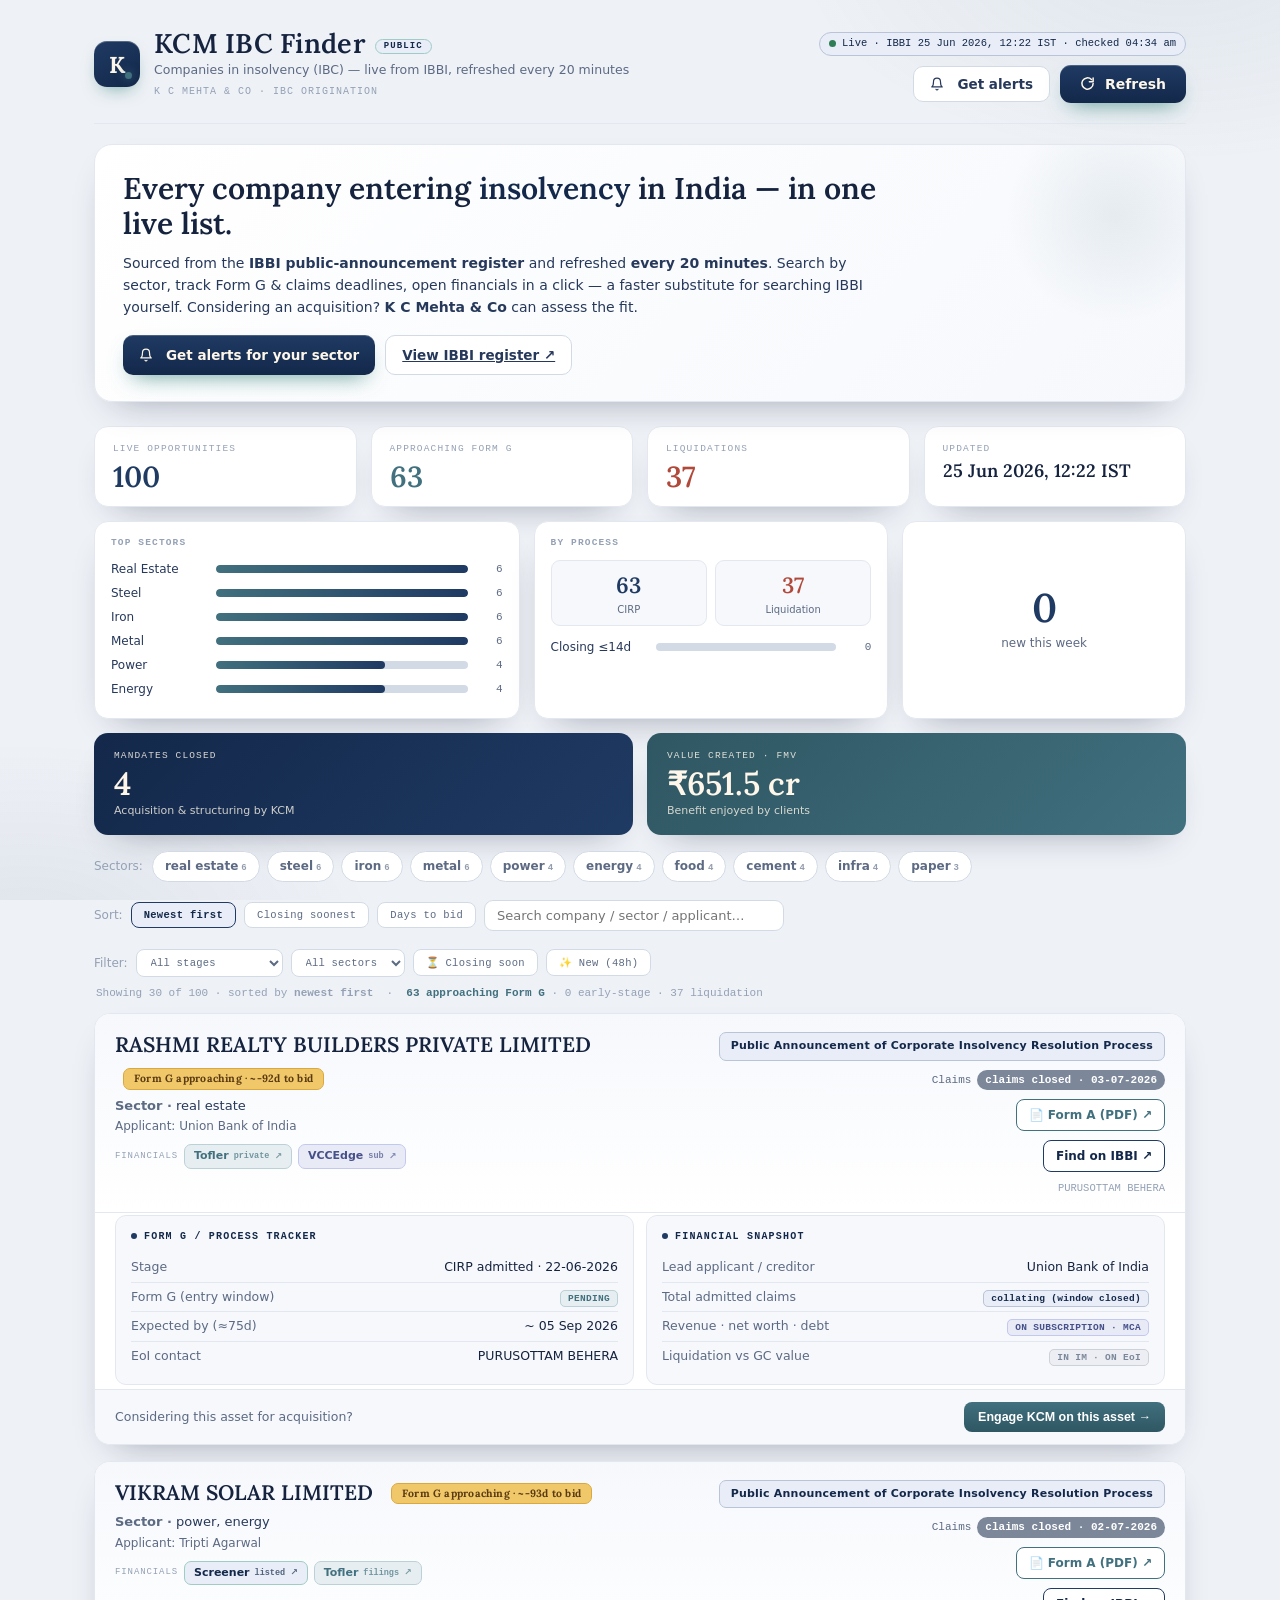
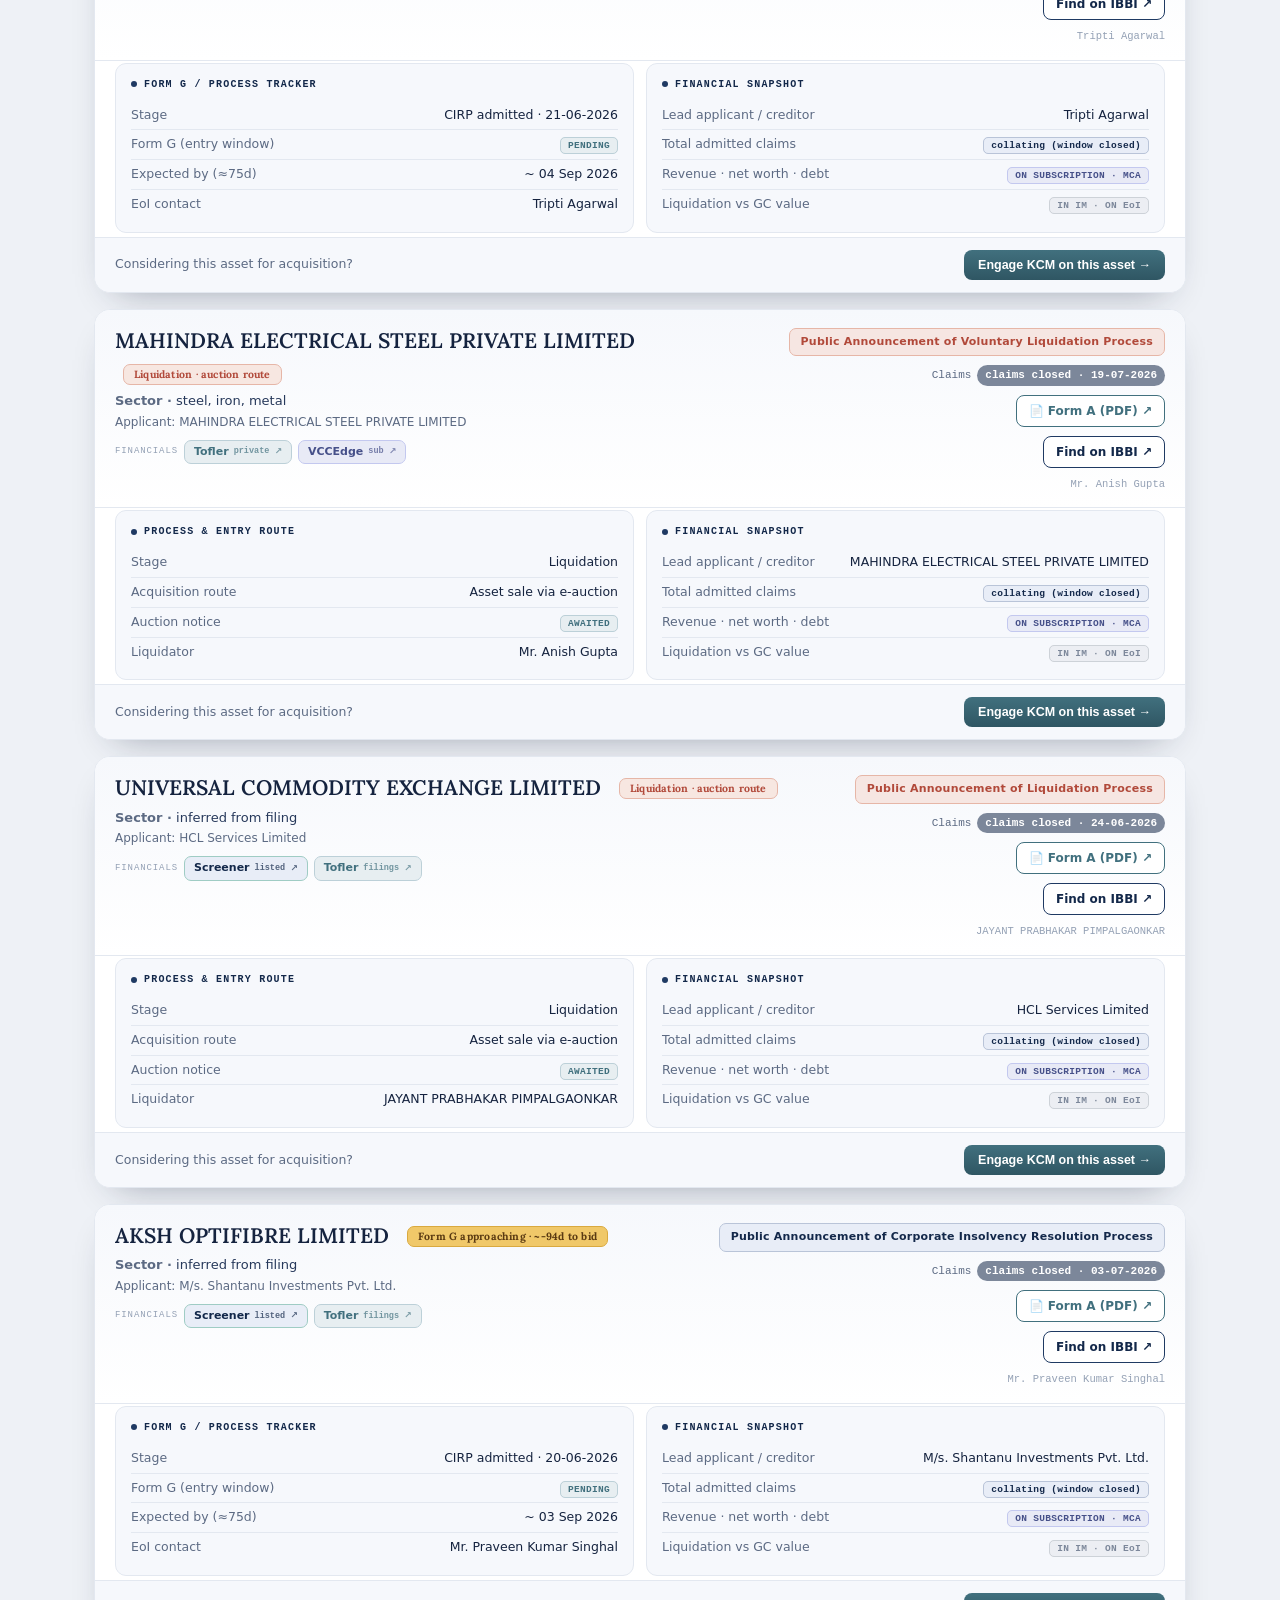
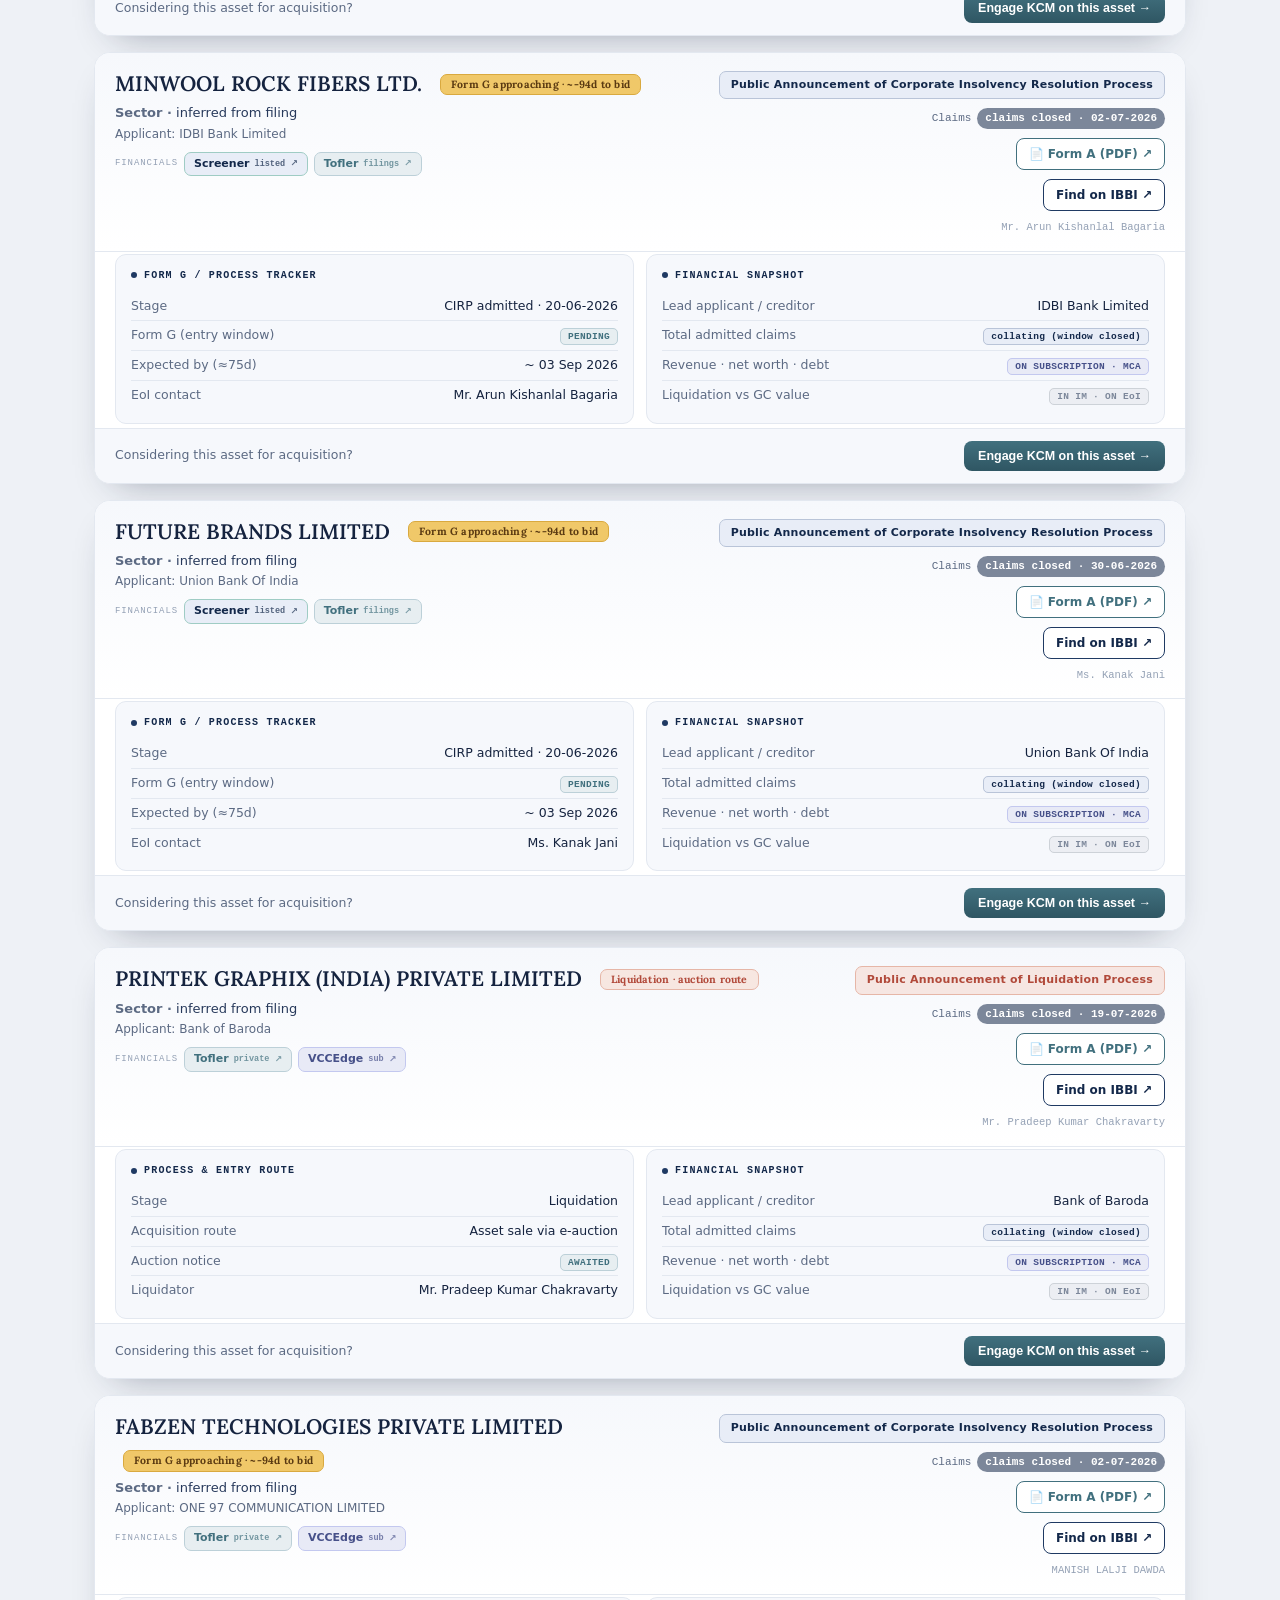
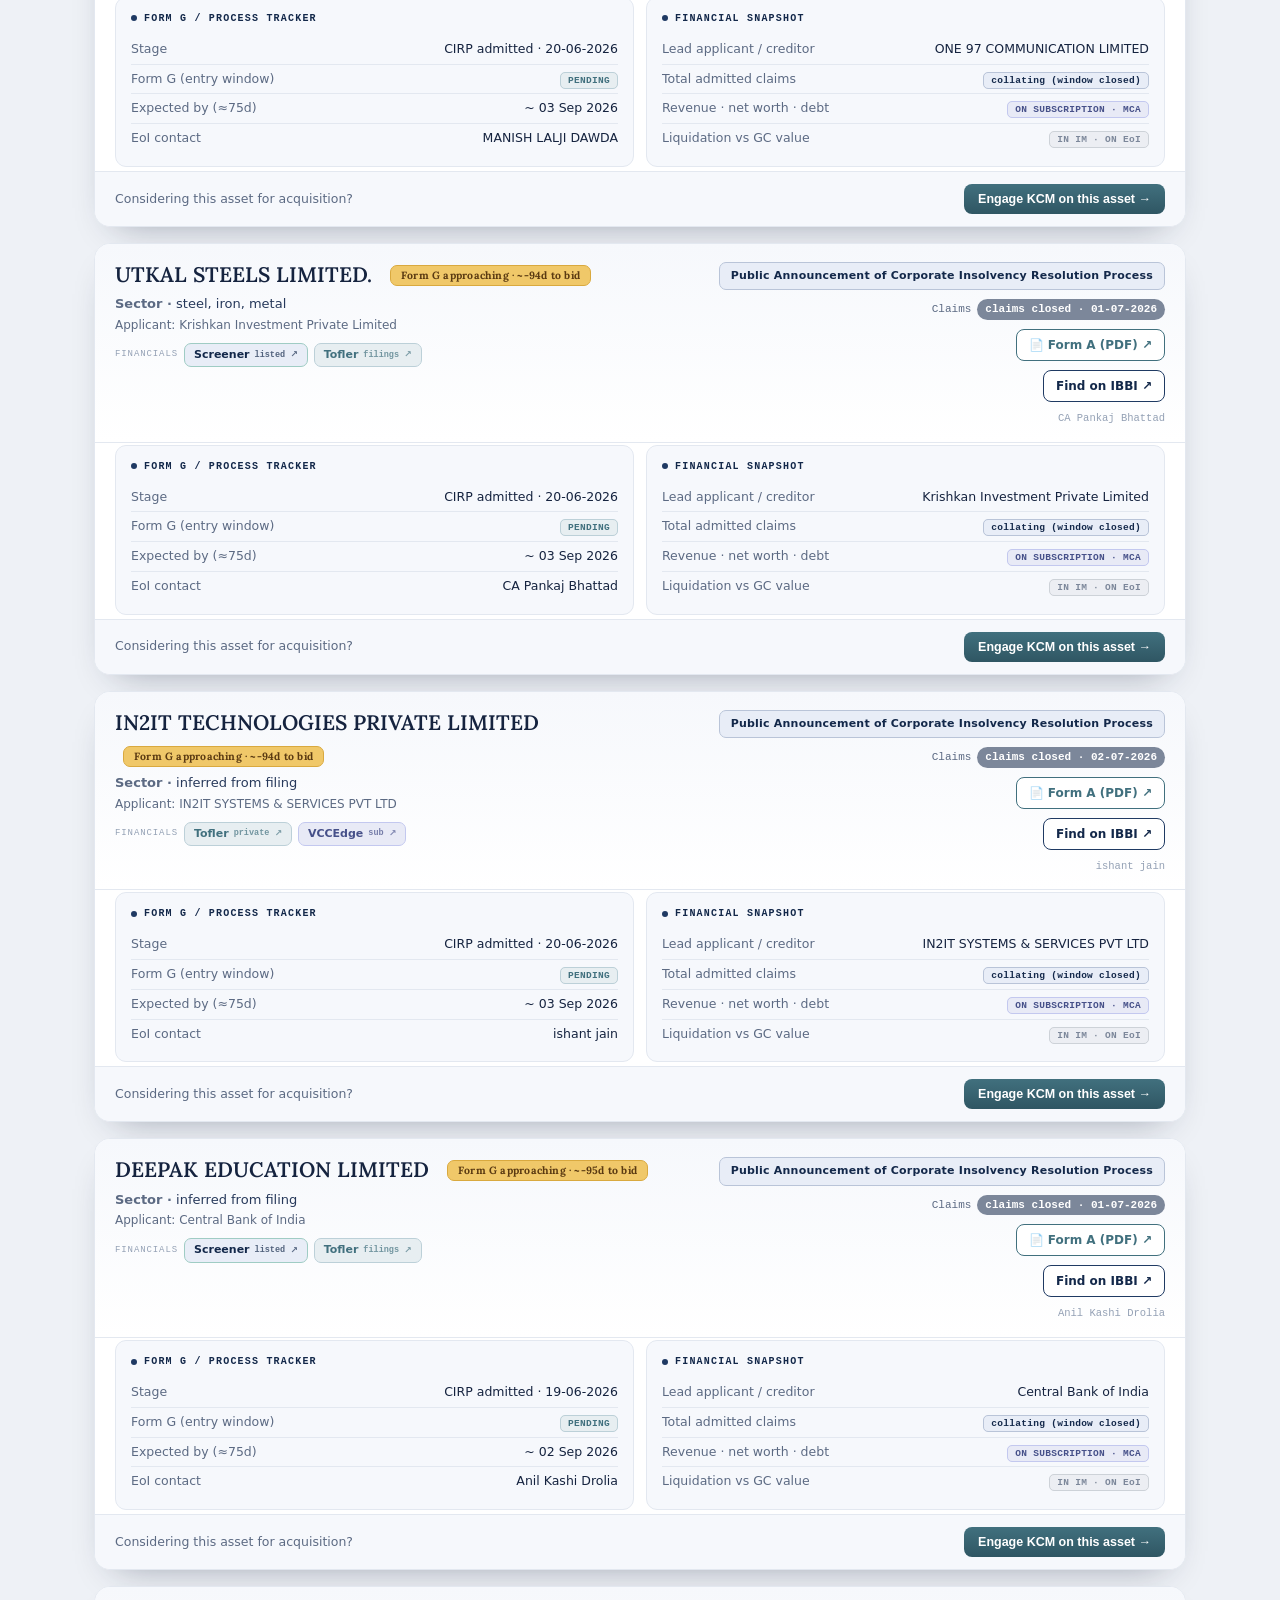
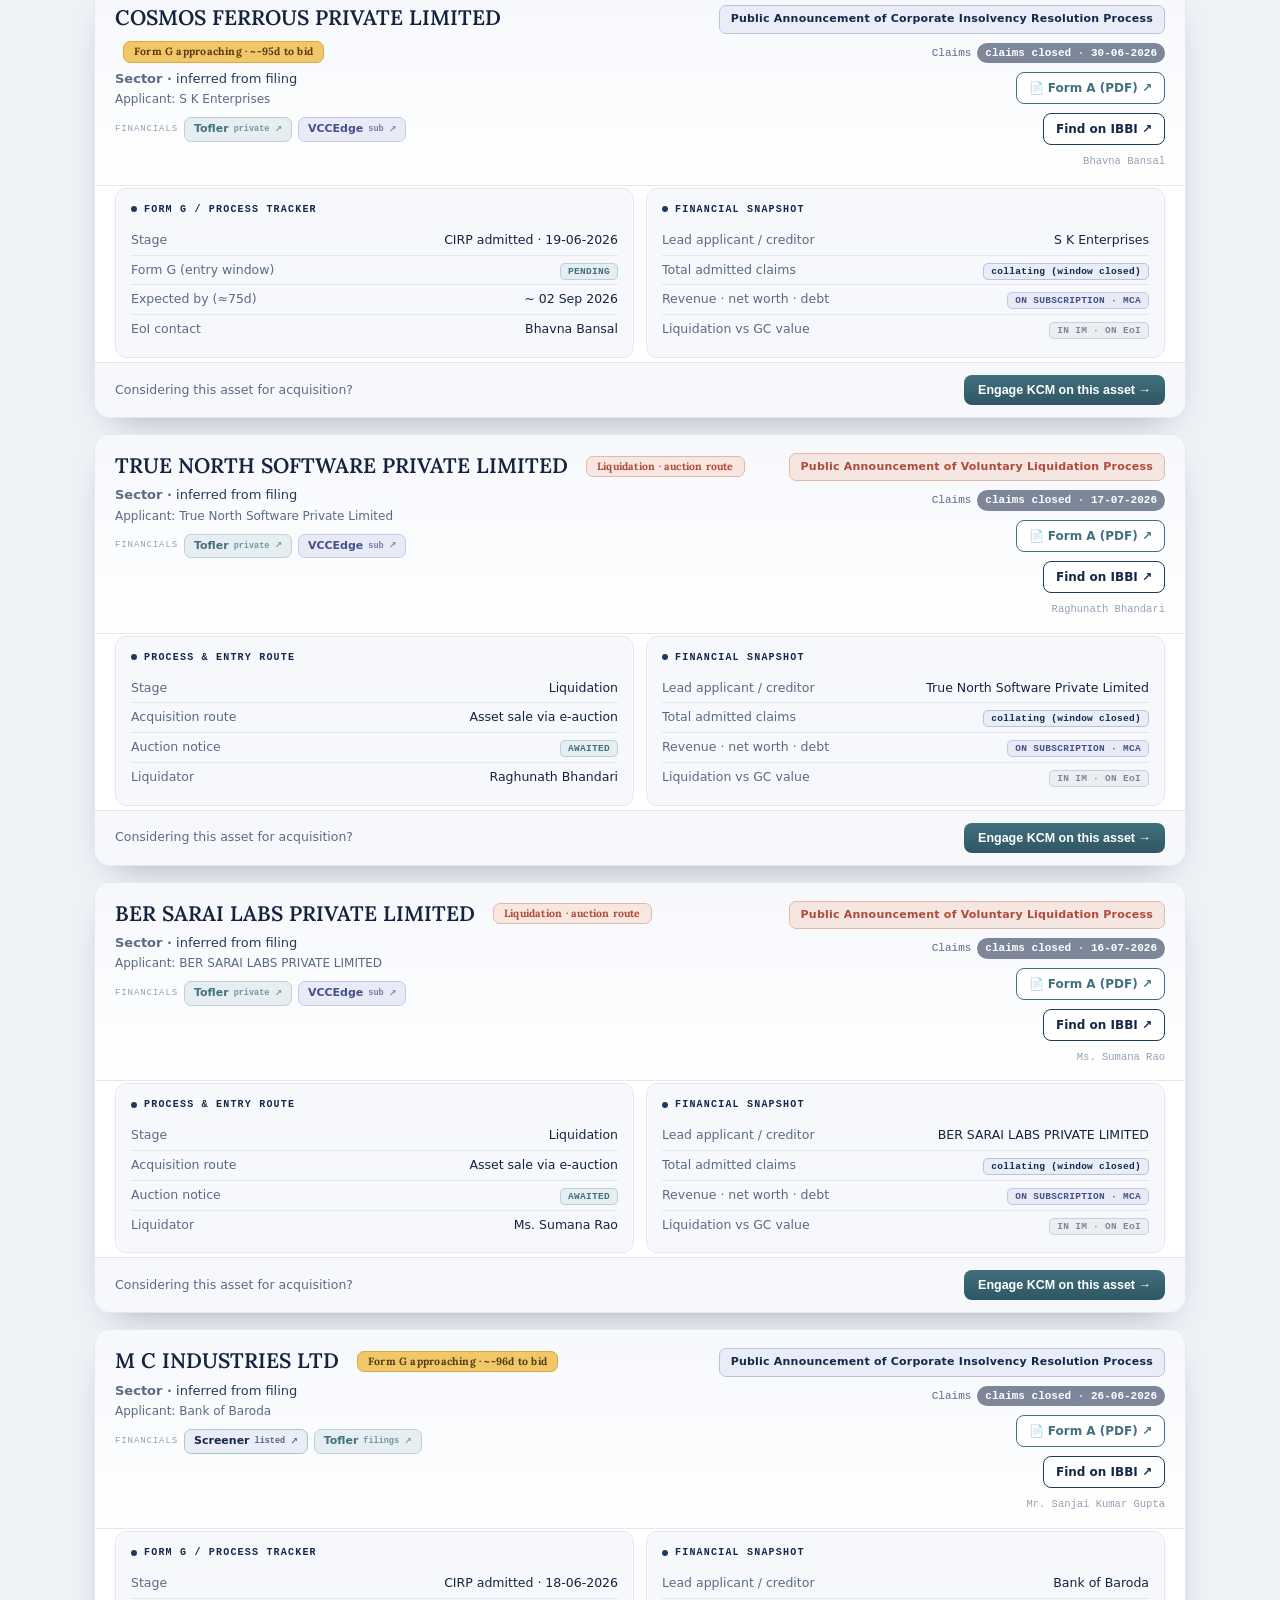
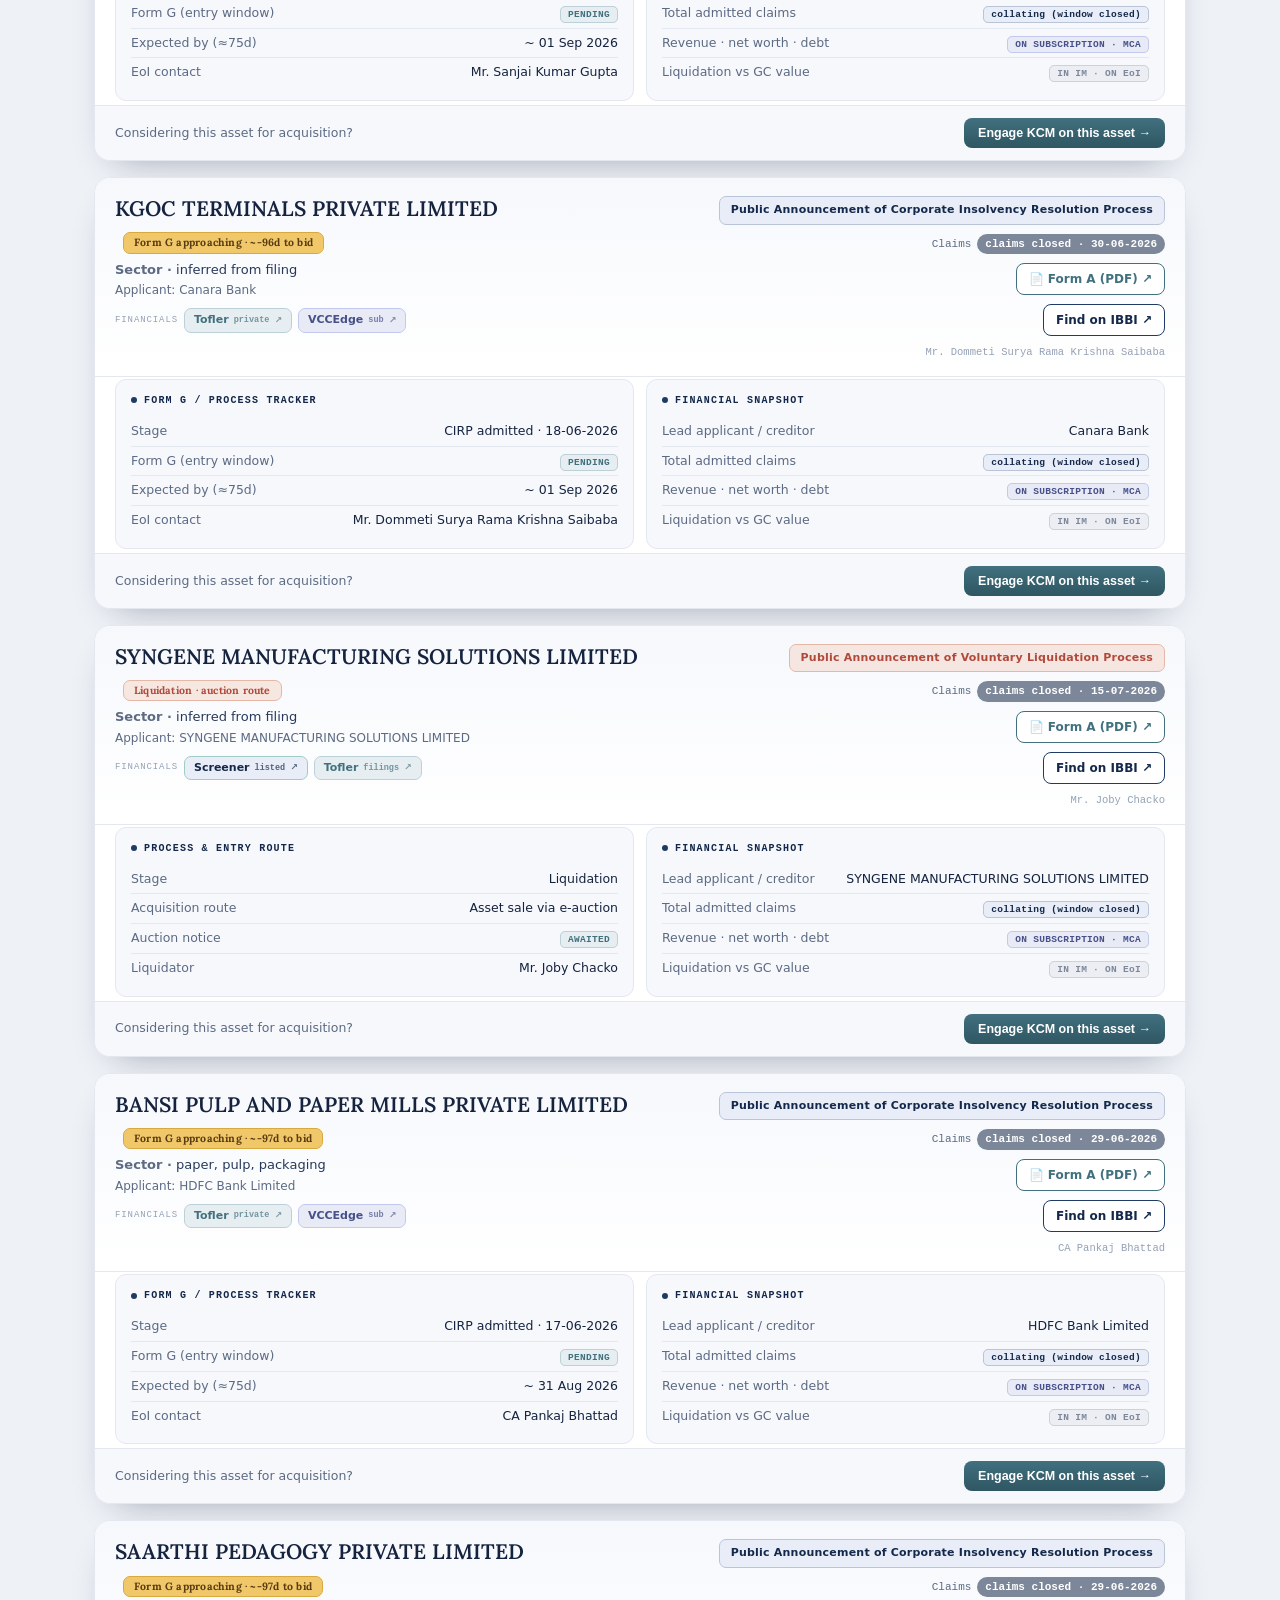
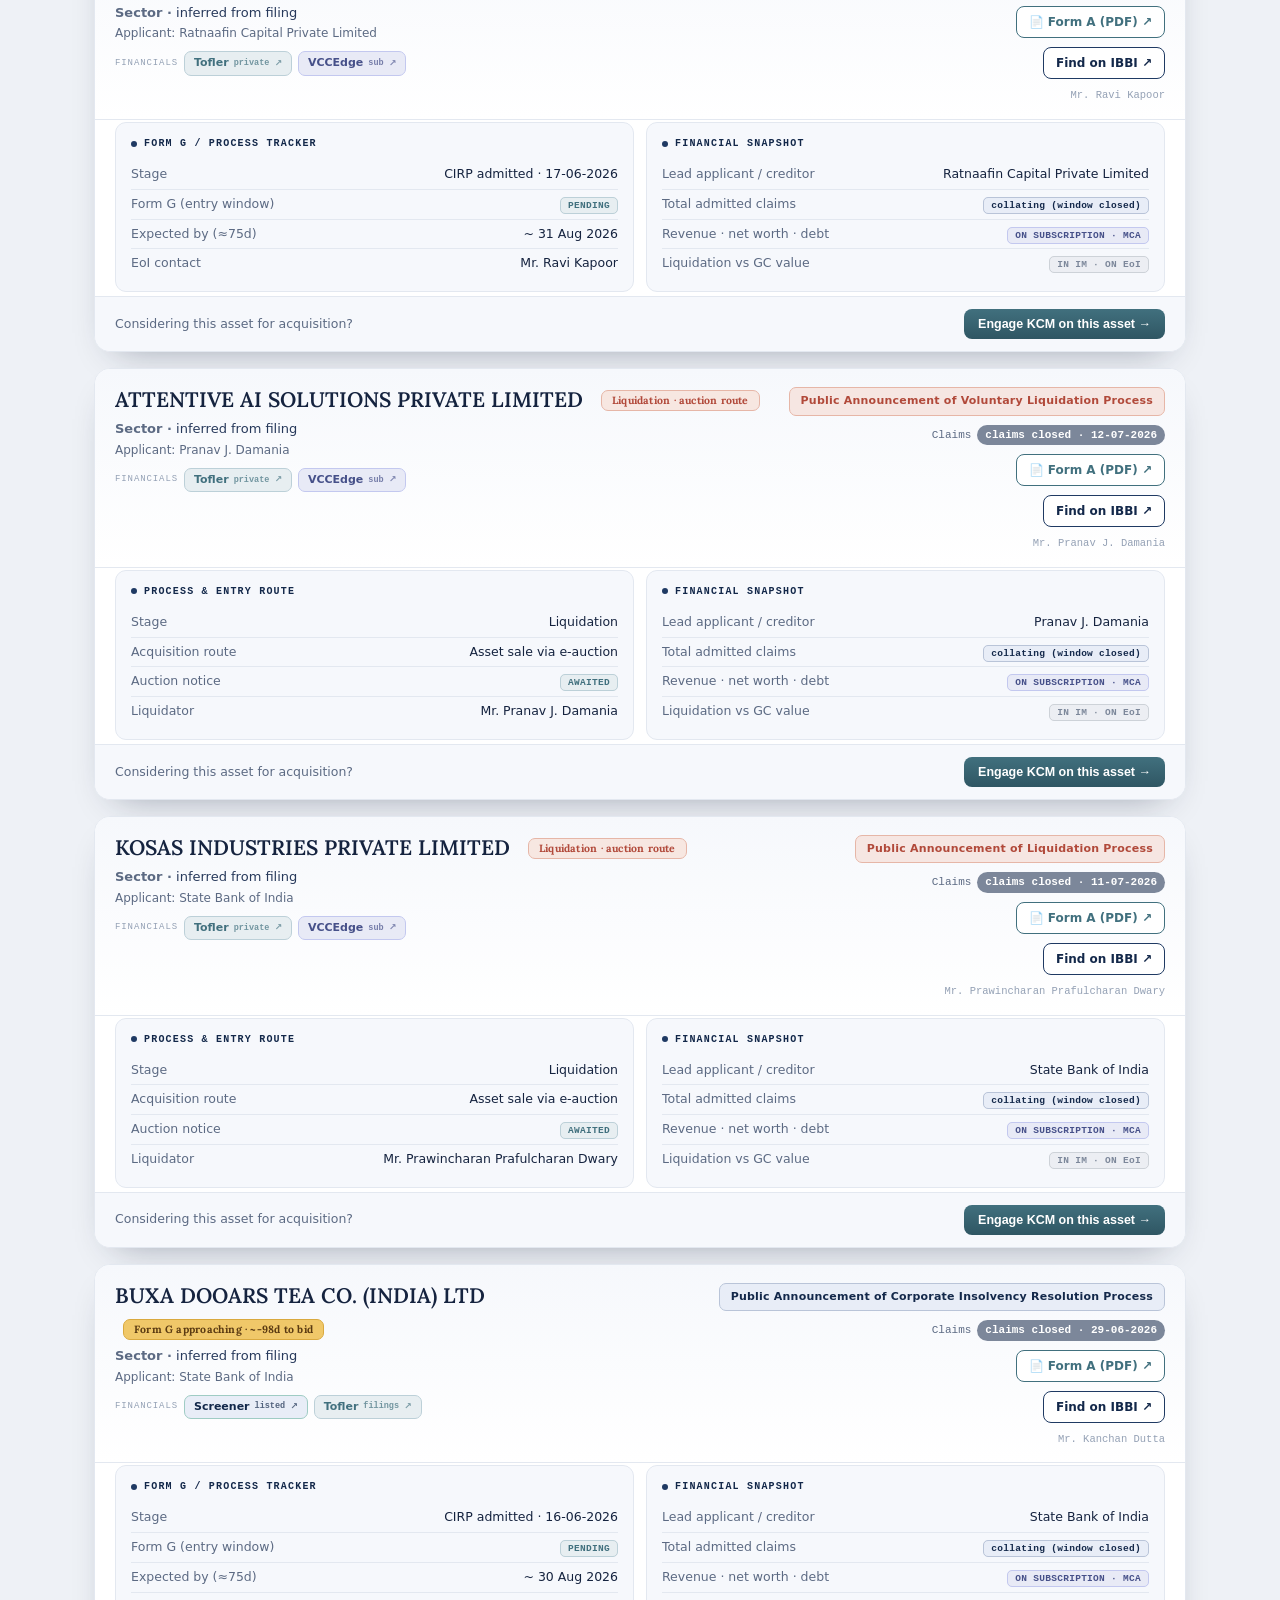
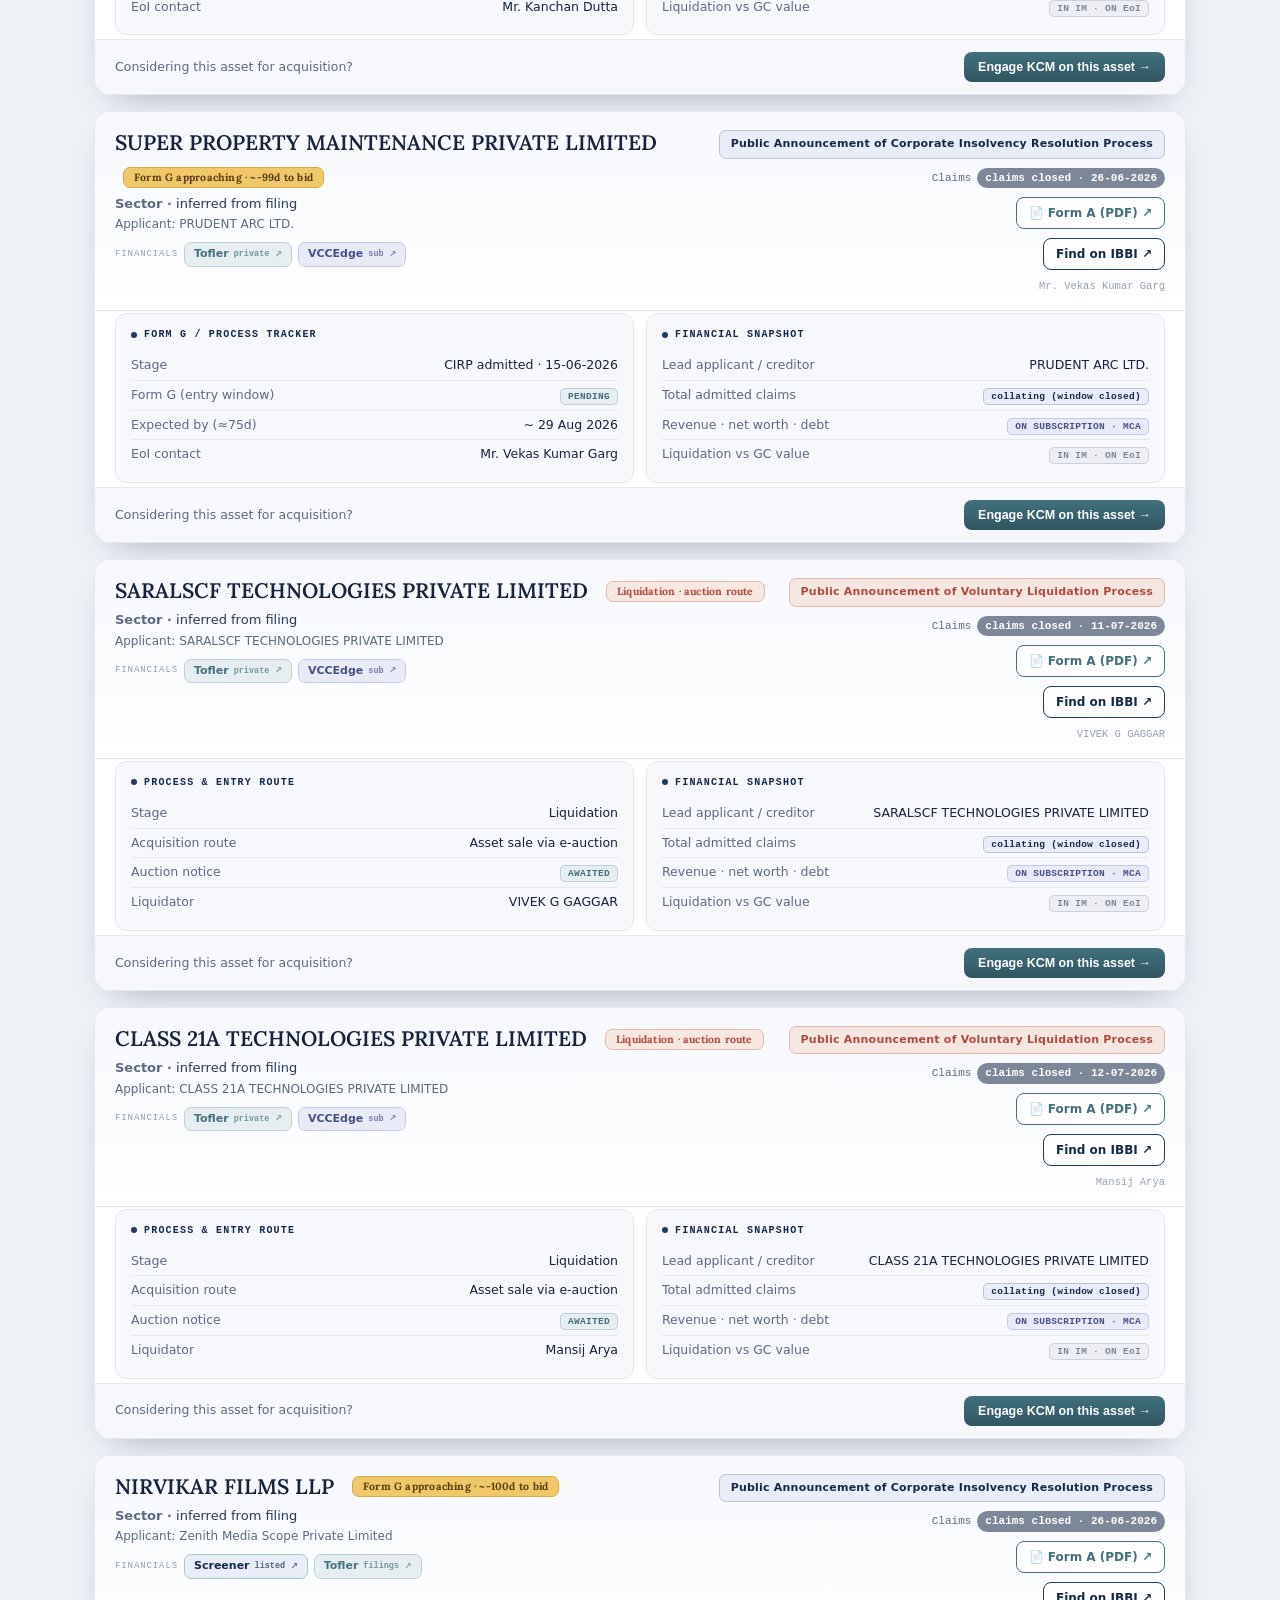
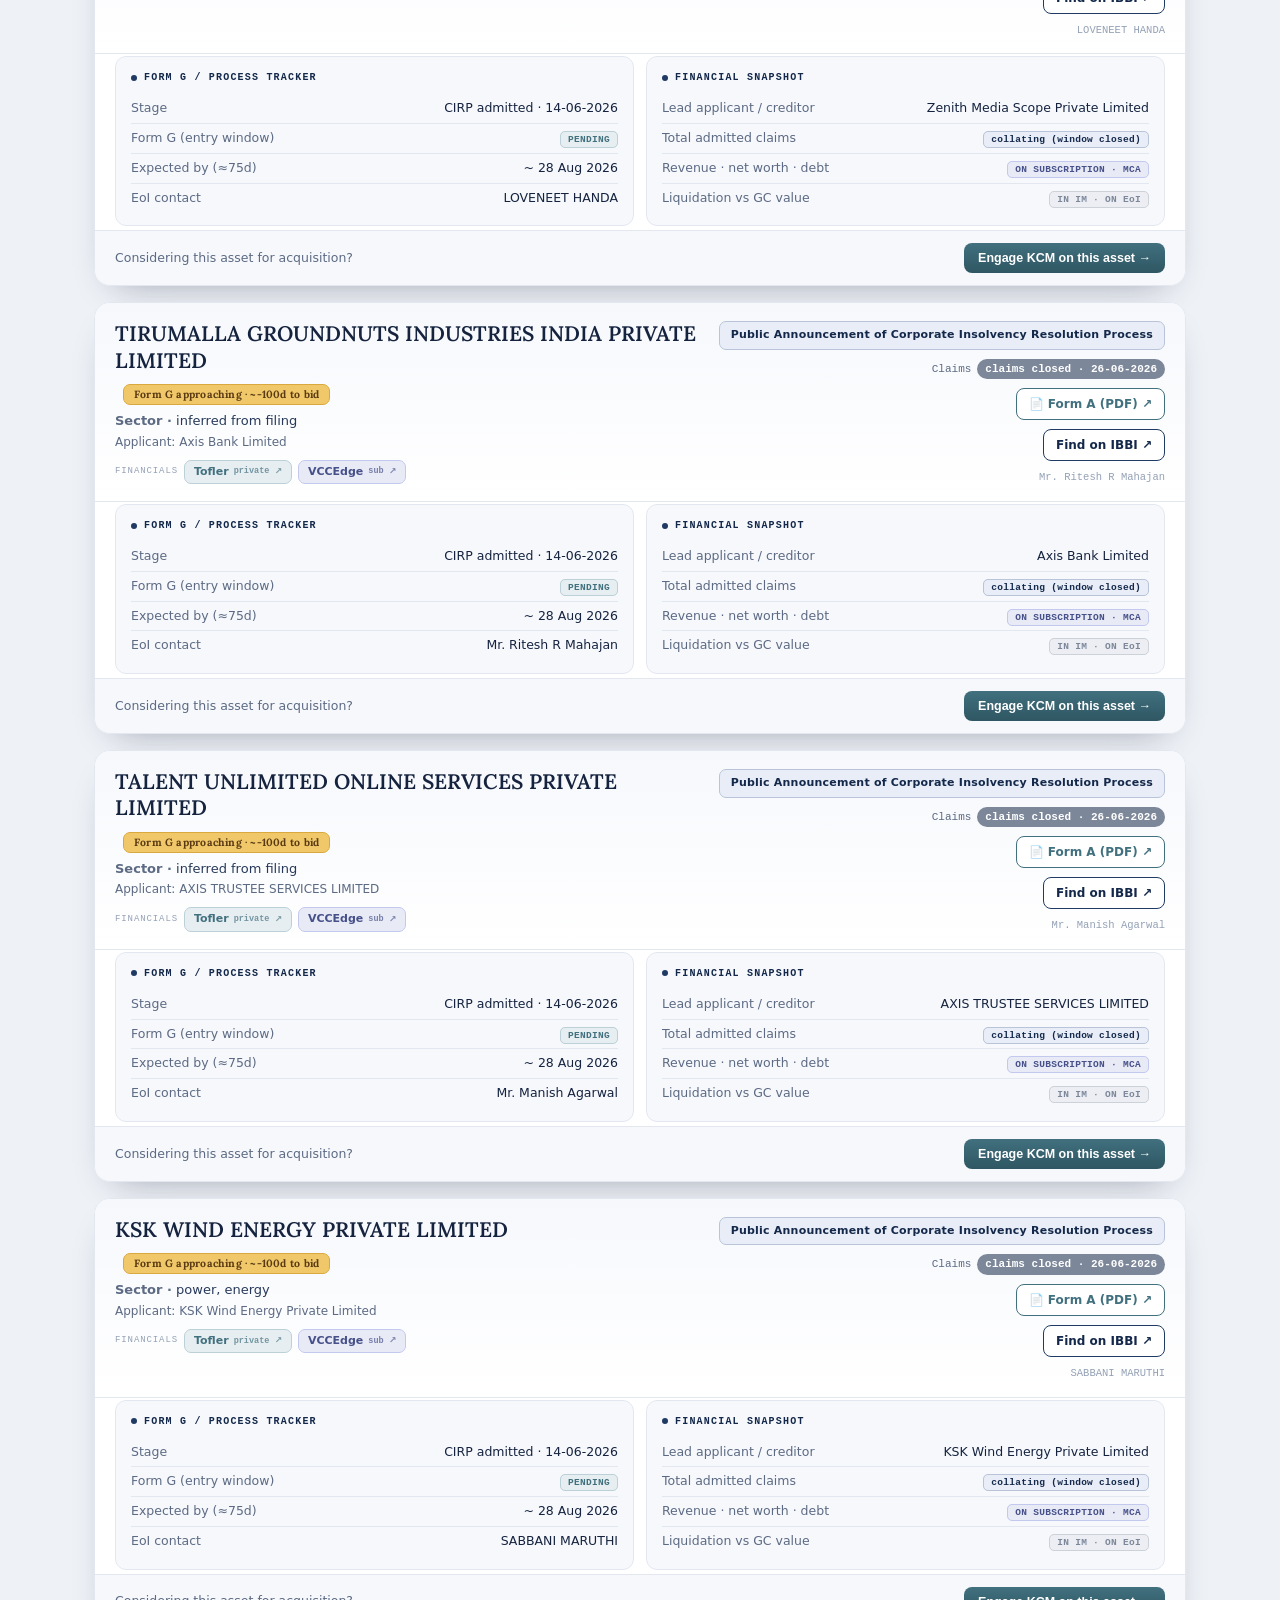
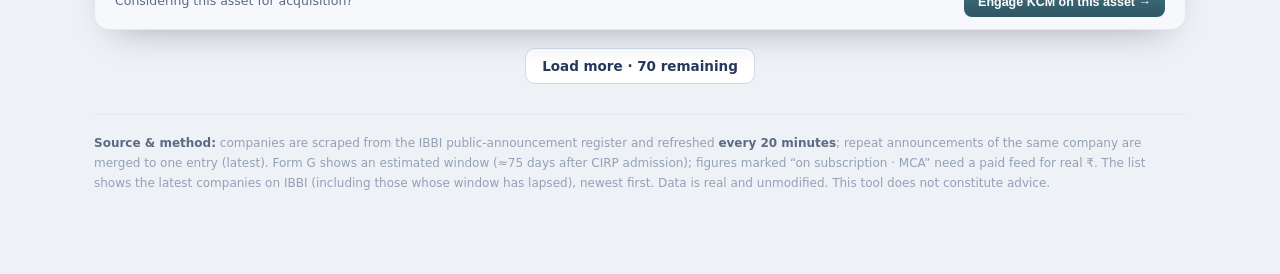
==== commit 47e95879: "IBBI refresh + research cache [skip ci]" ====
--- a/public/client.html
+++ b/public/client.html
@@ -32,7 +32,7 @@
     <div class="refresh-zone">
       <div class="src snap" id="src"><span class="d"></span><span id="srctxt">loading…</span></div>
       <div class="authrow" id="authRow">
-        <button class="btn" onclick="CORE.openSubscribe && CORE.openSubscribe()">🔔 Get alerts</button>
+        <button class="btn" onclick="CORE.openSubscribe && CORE.openSubscribe()"><svg width="14" height="14" viewBox="0 0 24 24" fill="none" stroke="currentColor" stroke-width="2" stroke-linecap="round" stroke-linejoin="round" style="vertical-align:-2px;margin-right:5px"><path d="M18 8a6 6 0 0 0-12 0c0 7-3 9-3 9h18s-3-2-3-9"/><path d="M13.73 21a2 2 0 0 1-3.46 0"/></svg>Get alerts</button>
         <button class="refresh" id="refreshBtn" onclick="CORE.refresh()"><svg width="15" height="15" viewBox="0 0 24 24" fill="none" stroke="currentColor" stroke-width="2.4" stroke-linecap="round" stroke-linejoin="round"><path d="M21 12a9 9 0 1 1-2.64-6.36"/><path d="M21 3v6h-6"/></svg> Refresh</button>
       </div>
     </div>
@@ -44,7 +44,7 @@
       <h1>Every company entering <span>insolvency</span> in India — in one live list.</h1>
       <p>Sourced from the <b>IBBI public-announcement register</b> and refreshed <b>every 20 minutes</b>. Search by sector, track Form&nbsp;G &amp; claims deadlines, open financials in a click — a faster substitute for searching IBBI yourself. Considering an acquisition? <b>K C Mehta &amp; Co</b> can assess the fit.</p>
       <div class="hero-cta">
-        <button class="btn primary" onclick="CORE.openSubscribe && CORE.openSubscribe()">🔔 Get alerts for your sector</button>
+        <button class="btn primary" onclick="CORE.openSubscribe && CORE.openSubscribe()"><svg width="14" height="14" viewBox="0 0 24 24" fill="none" stroke="currentColor" stroke-width="2" stroke-linecap="round" stroke-linejoin="round" style="vertical-align:-2px;margin-right:5px"><path d="M18 8a6 6 0 0 0-12 0c0 7-3 9-3 9h18s-3-2-3-9"/><path d="M13.73 21a2 2 0 0 1-3.46 0"/></svg>Get alerts for your sector</button>
         <a class="btn" href="https://www.ibbi.gov.in/en/public-announcement" target="_blank" rel="noopener">View IBBI register ↗</a>
       </div>
     </div>
@@ -88,7 +88,7 @@
 <!-- SUBSCRIBE MODAL -->
 <div class="modal" id="subscribeModal">
   <div class="sheet">
-    <div class="mhead"><div><h3>🔔 Get IBC alerts</h3><div class="sub">We'll notify you when new companies appear in your sectors.</div></div><button class="x" onclick="CORE.closeModal('subscribeModal')">✕</button></div>
+    <div class="mhead"><div><h3><svg width="14" height="14" viewBox="0 0 24 24" fill="none" stroke="currentColor" stroke-width="2" stroke-linecap="round" stroke-linejoin="round" style="vertical-align:-2px;margin-right:5px"><path d="M18 8a6 6 0 0 0-12 0c0 7-3 9-3 9h18s-3-2-3-9"/><path d="M13.73 21a2 2 0 0 1-3.46 0"/></svg>Get IBC alerts</h3><div class="sub">We'll notify you when new companies appear in your sectors.</div></div><button class="x" onclick="CORE.closeModal('subscribeModal')">✕</button></div>
     <div class="field"><label>Your name</label><input id="sb_name"></div>
     <div class="field"><label>Email *</label><input id="sb_email" type="email"></div>
     <div class="field"><label>Company / firm</label><input id="sb_org"></div>
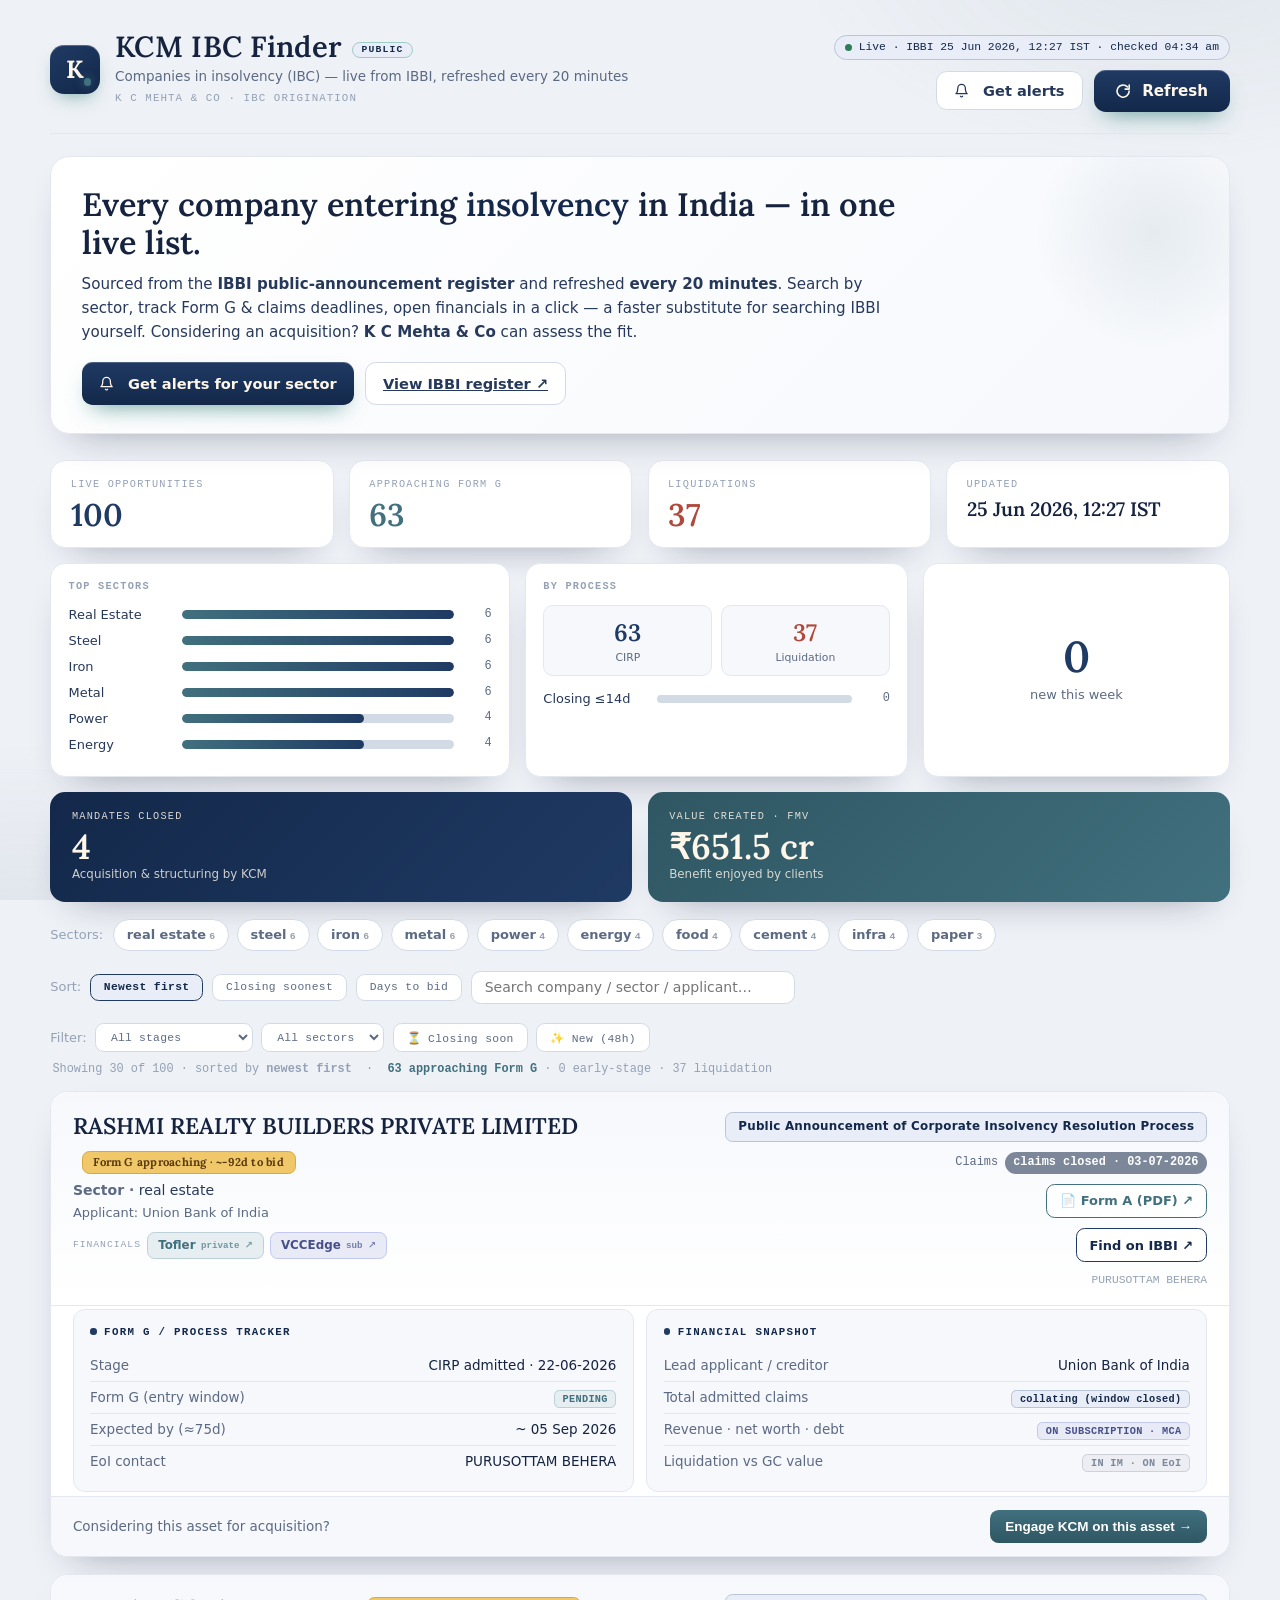
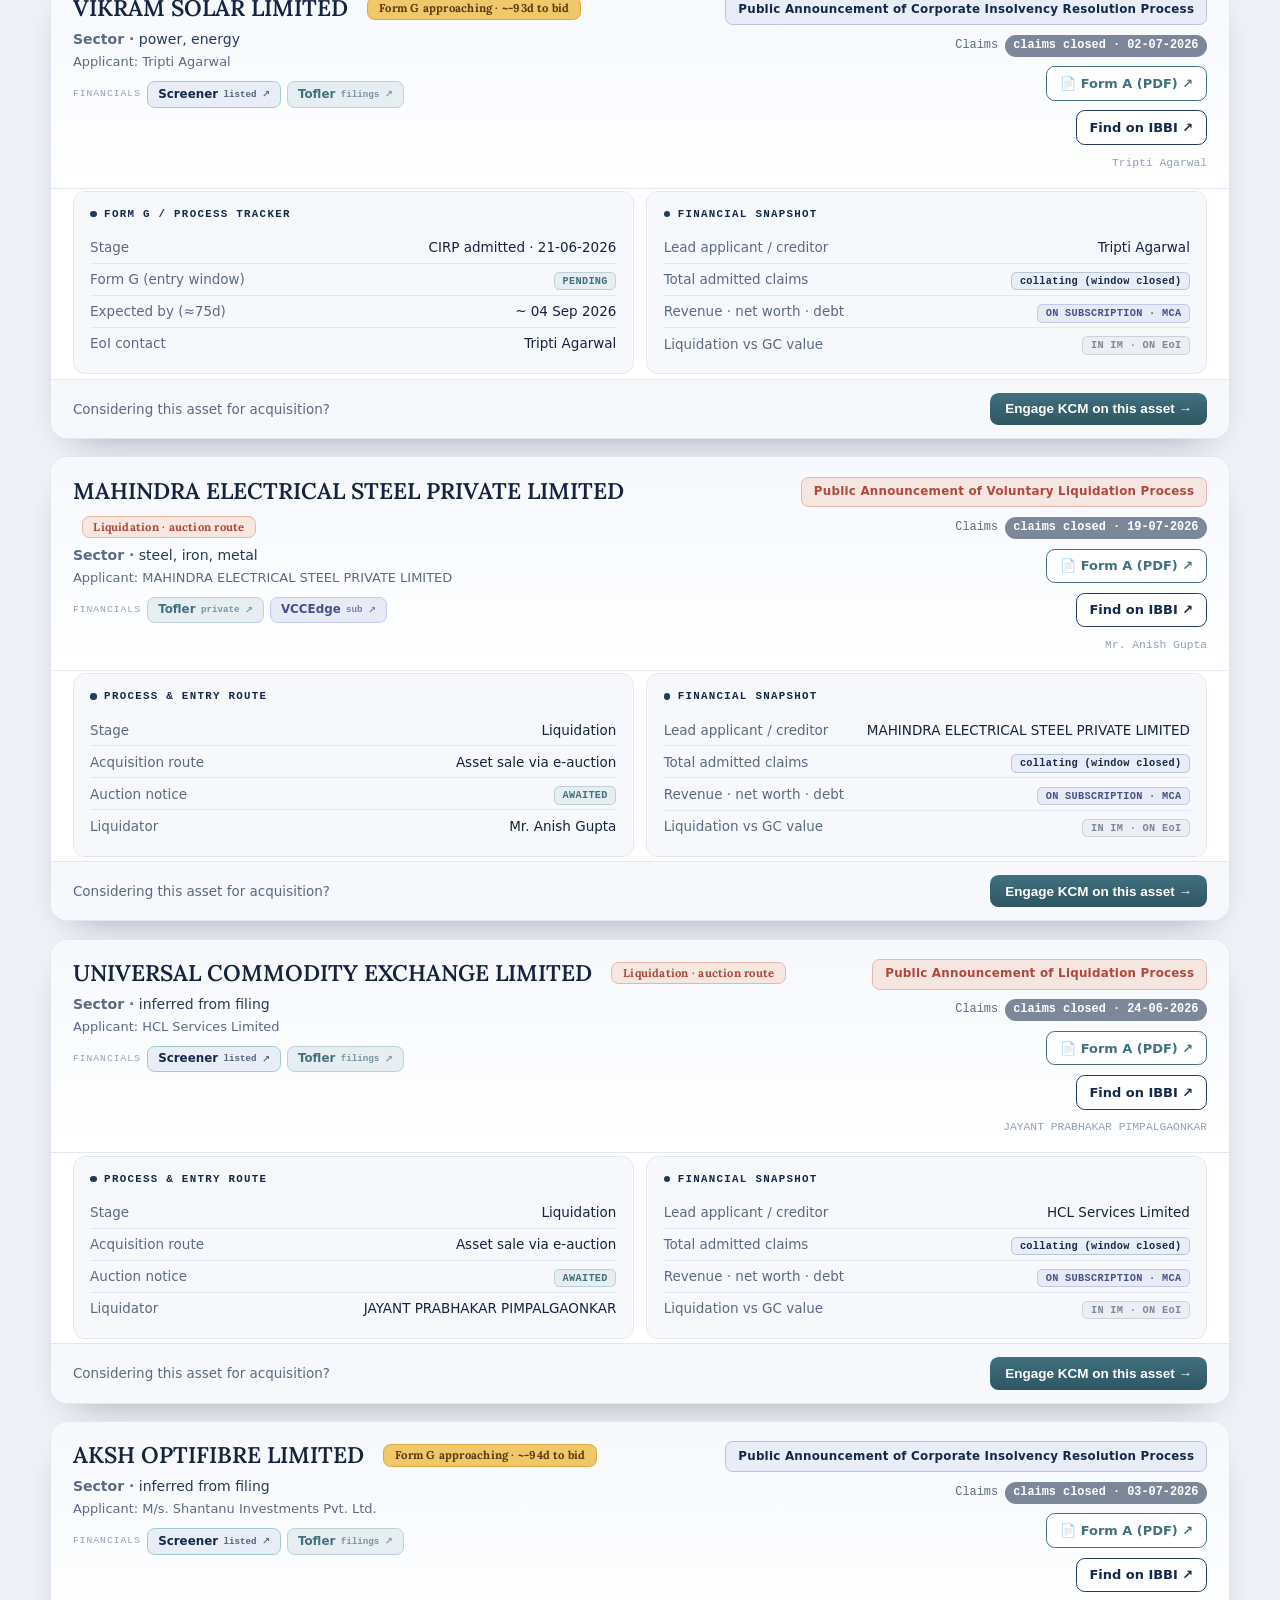
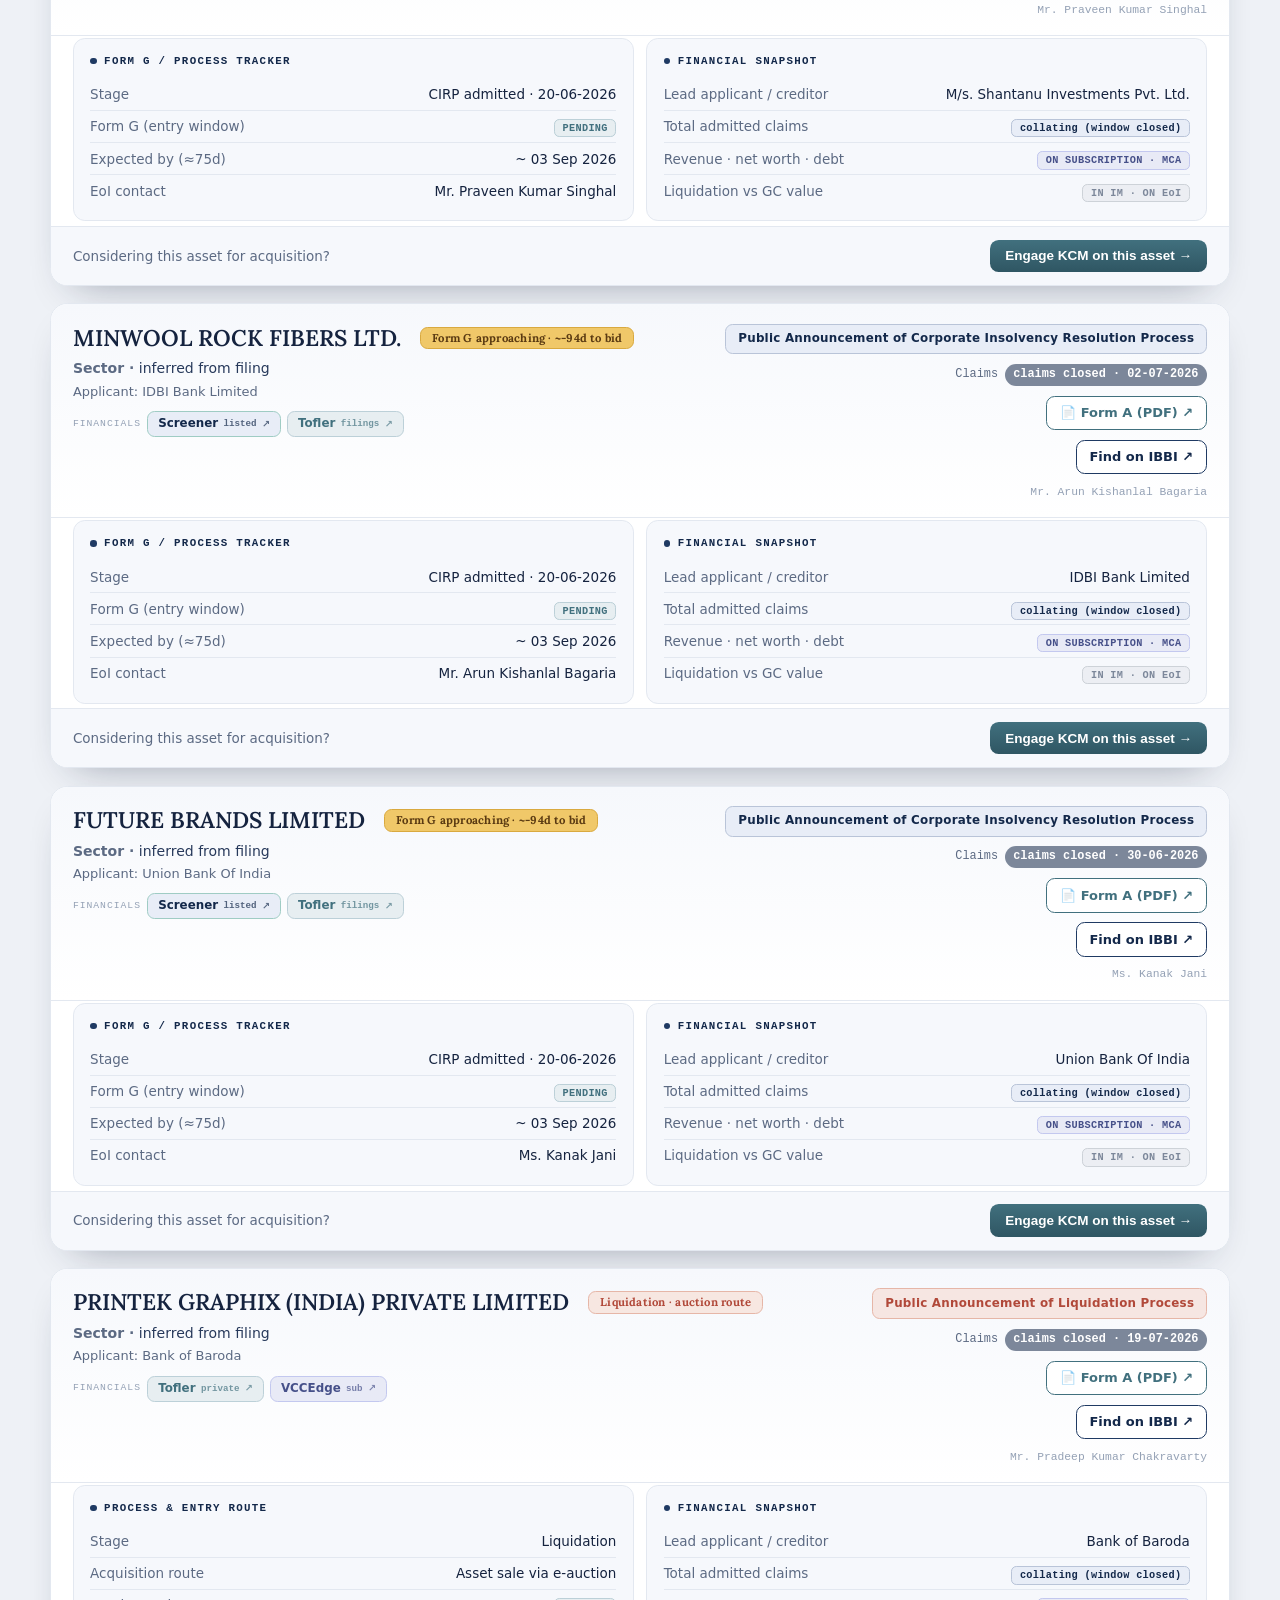
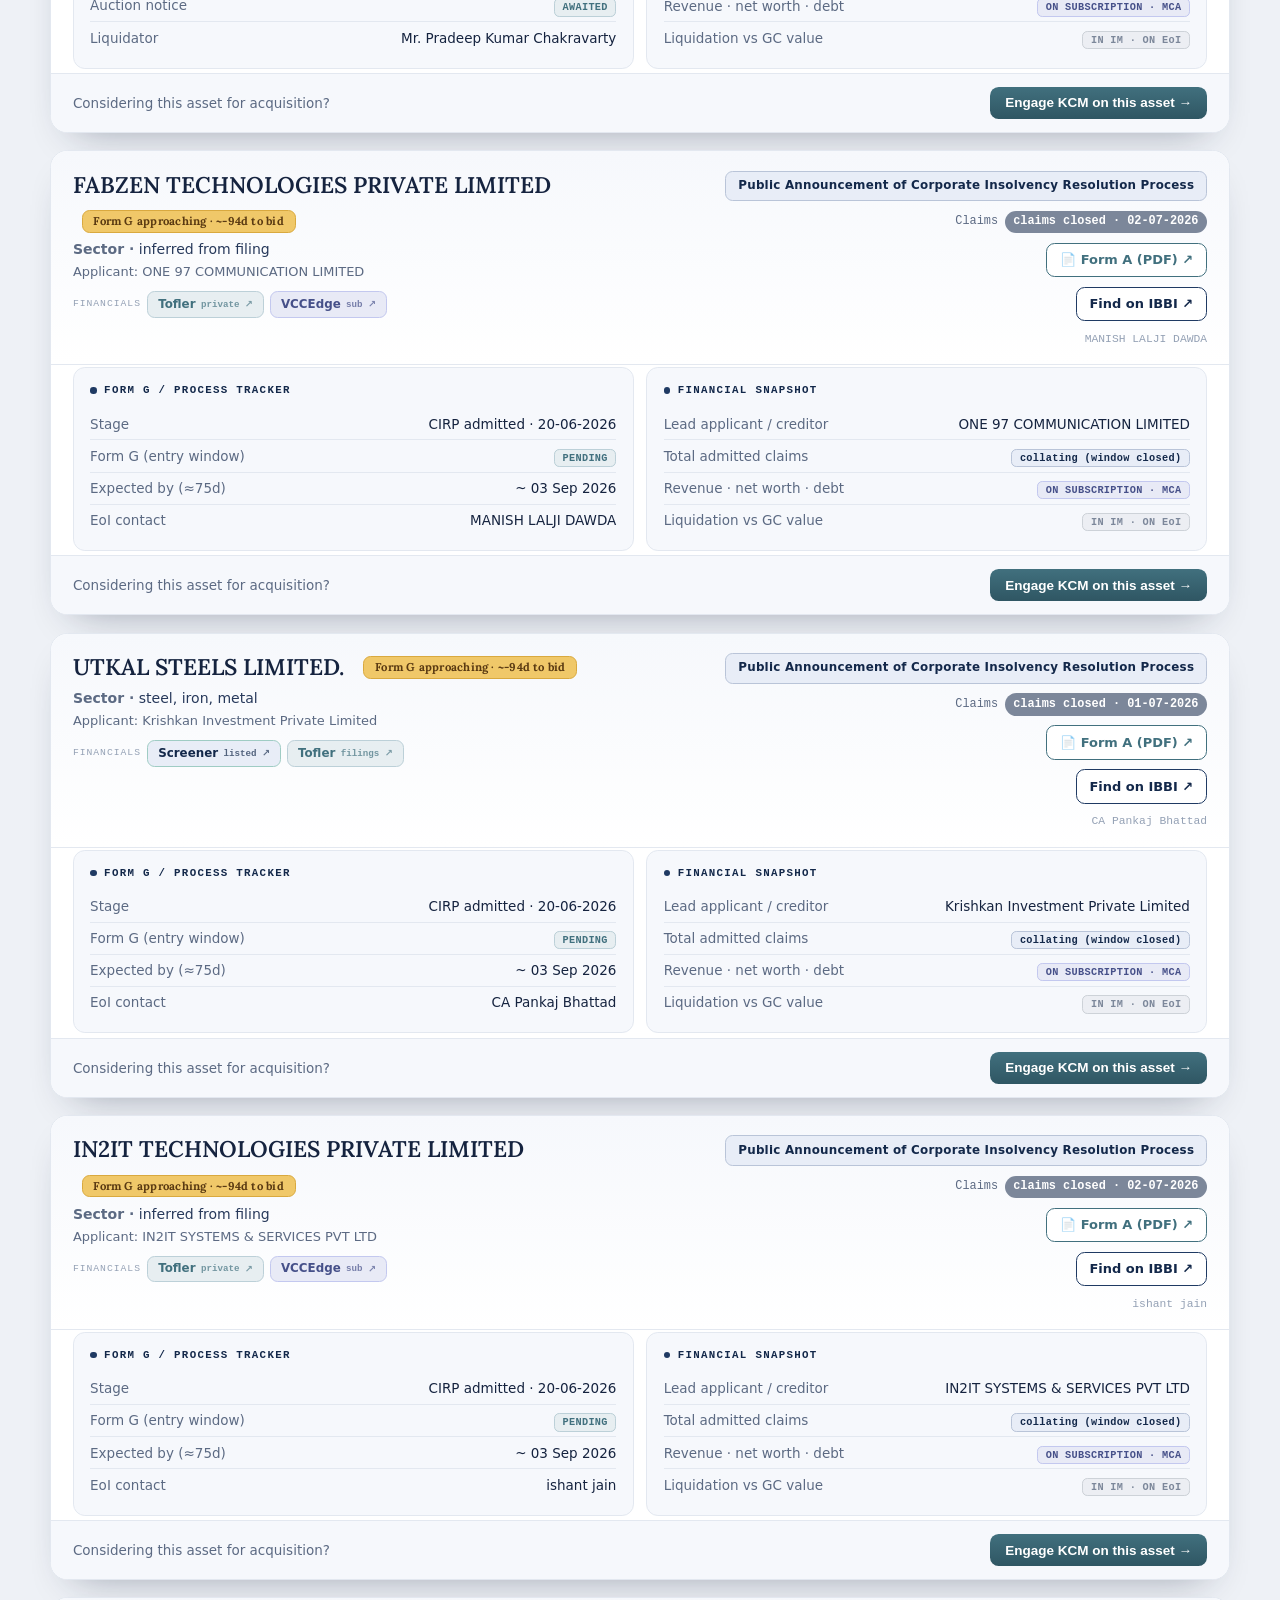
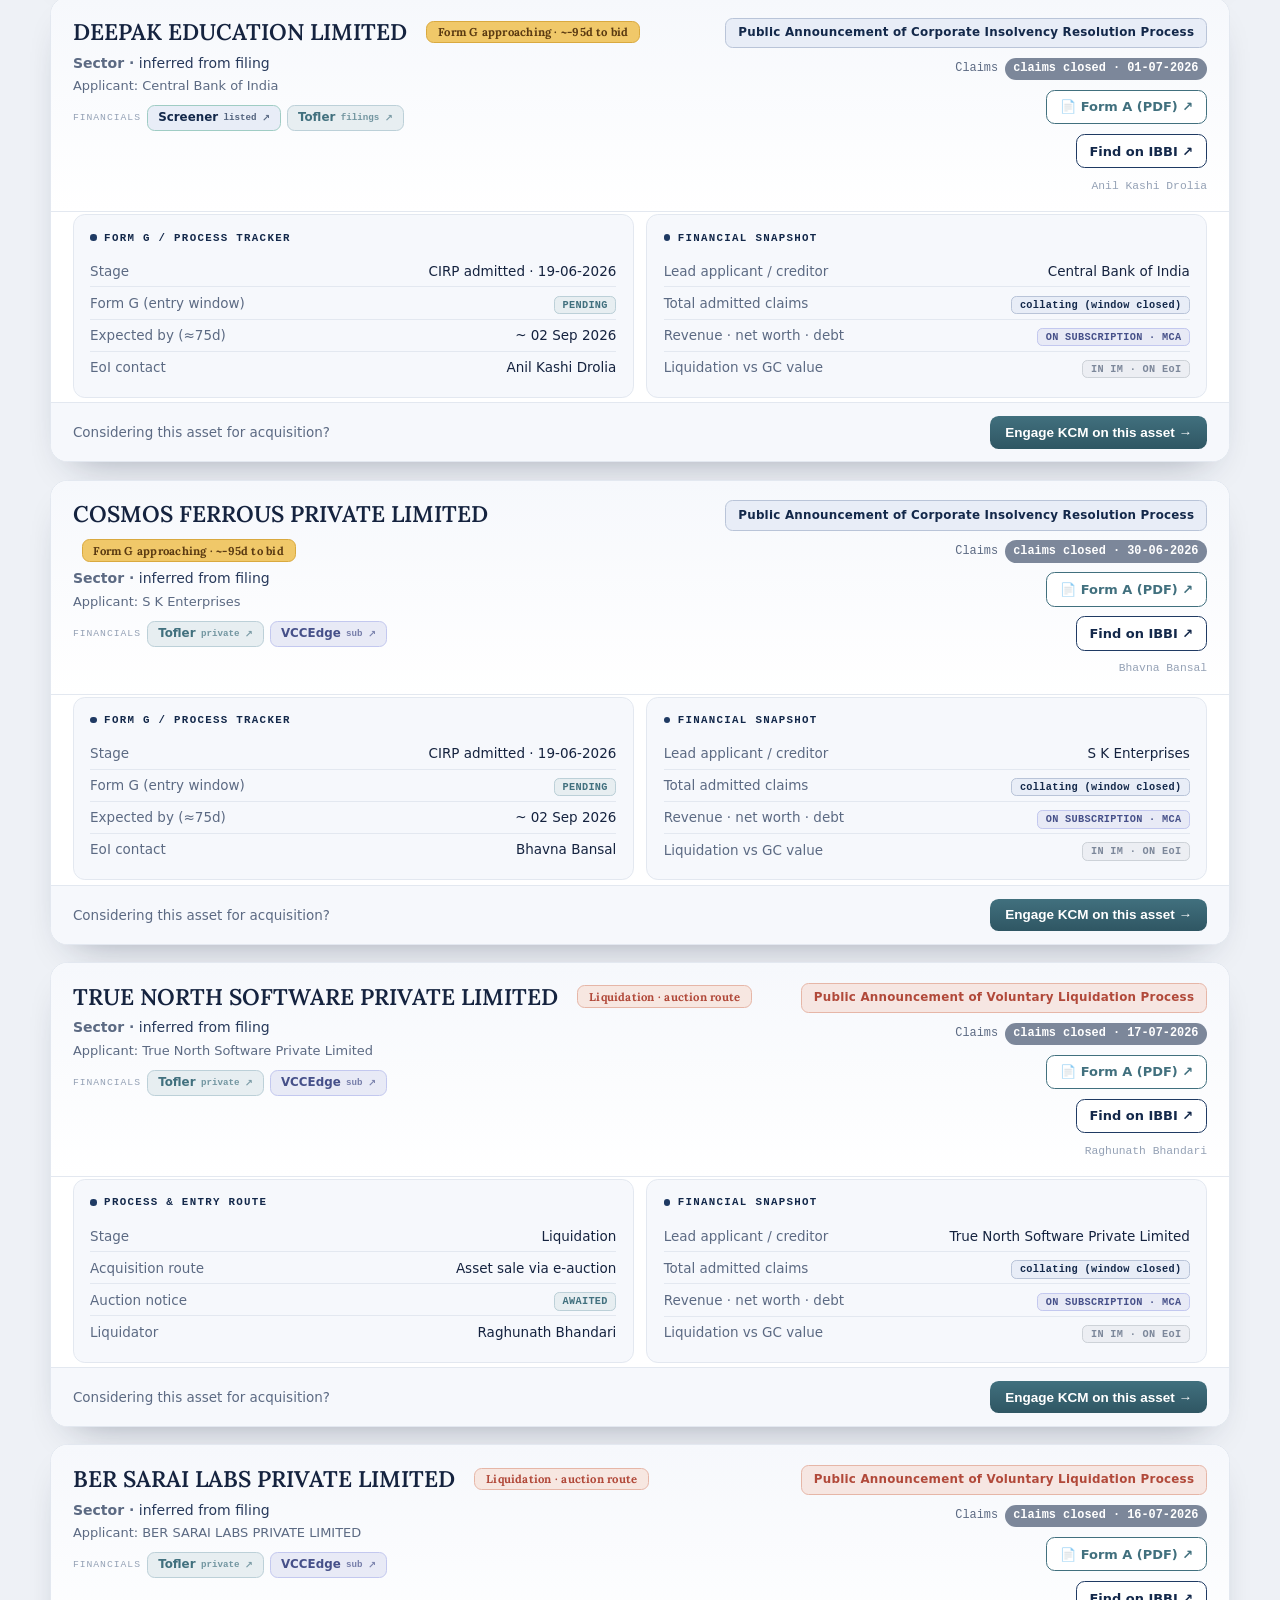
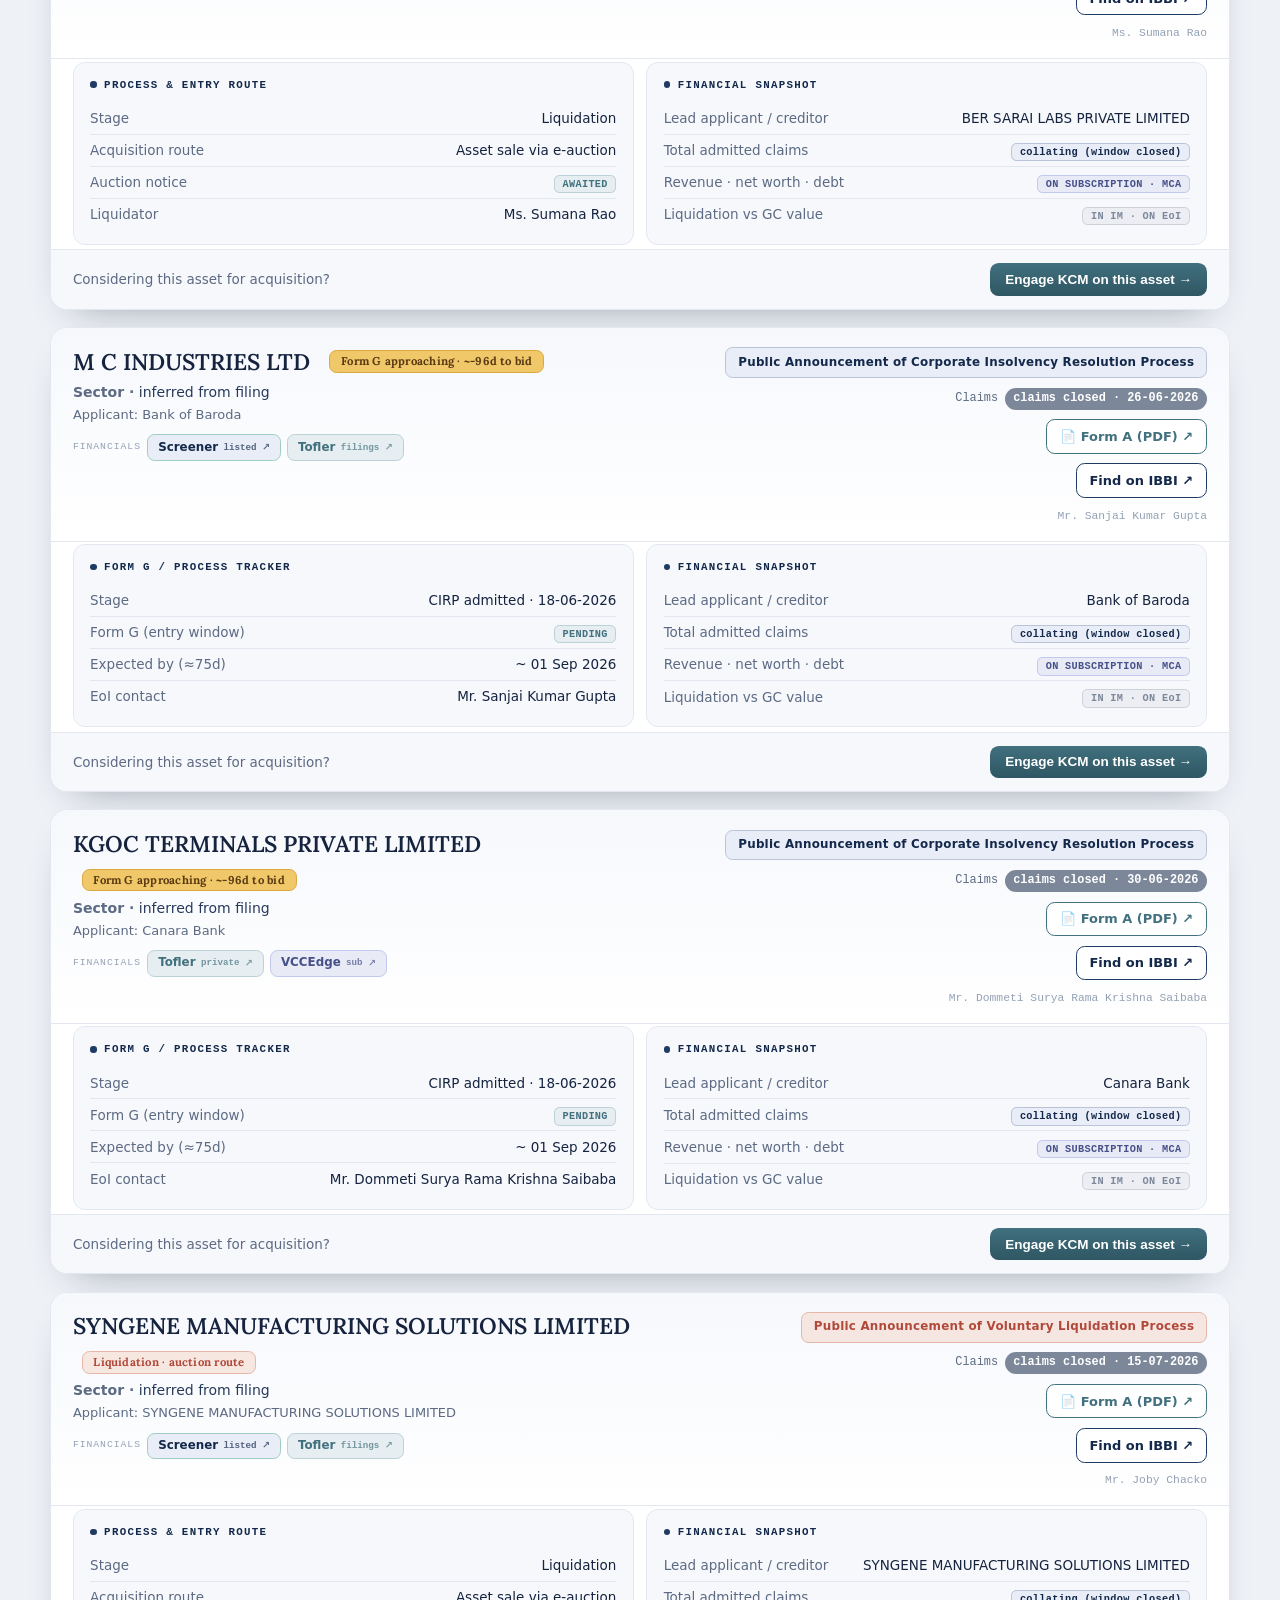
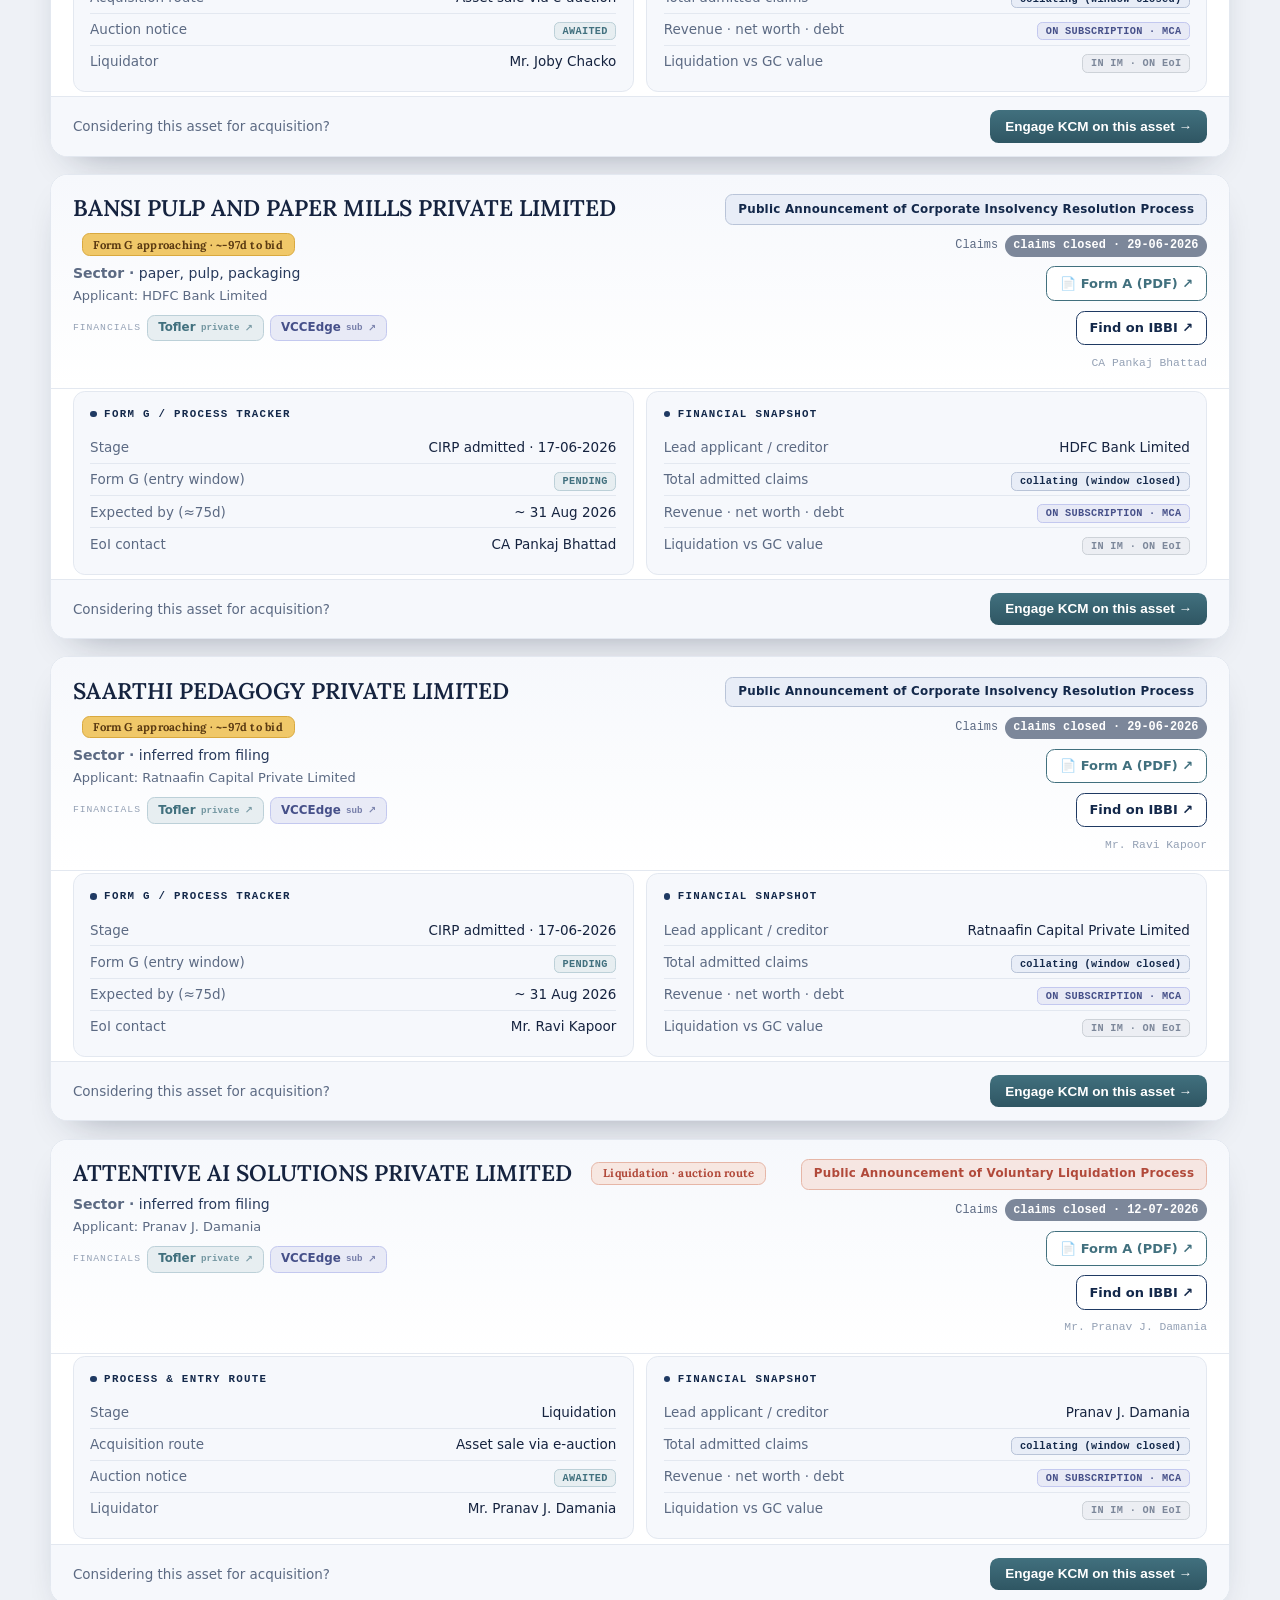
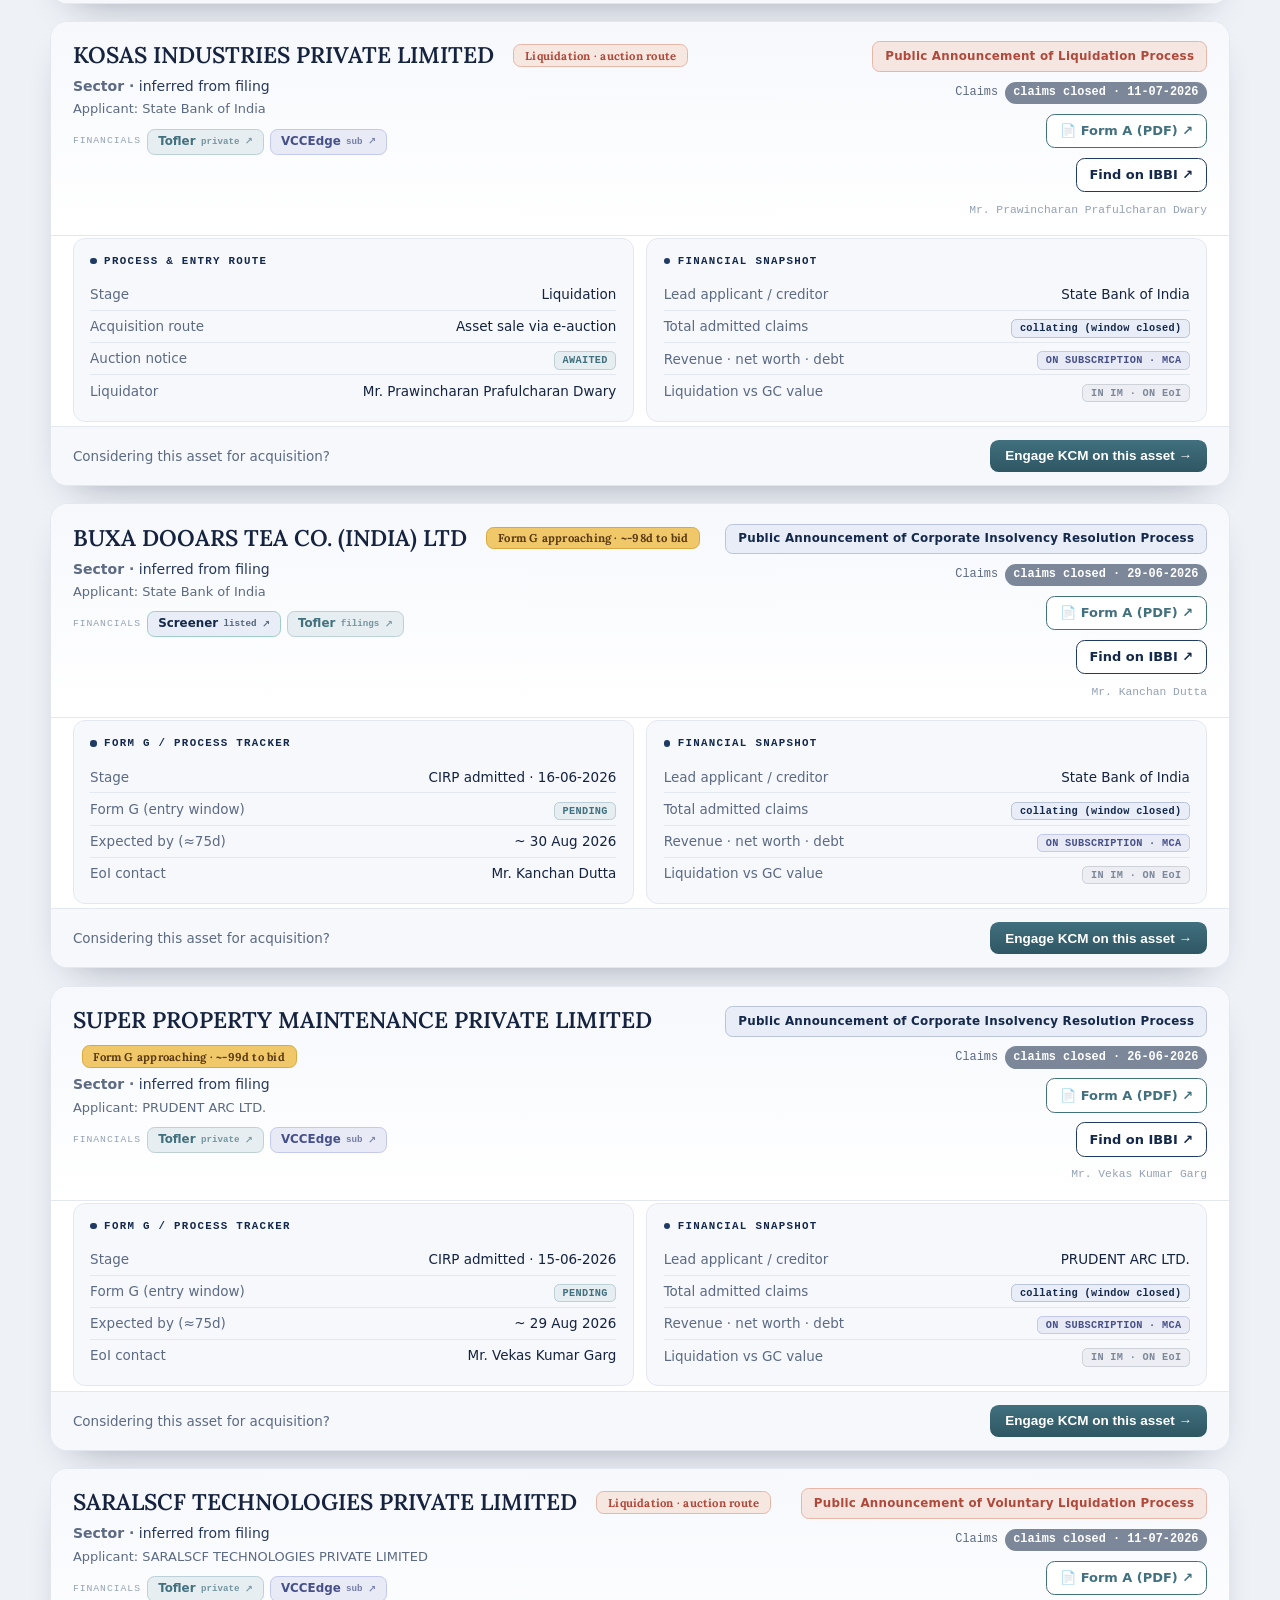
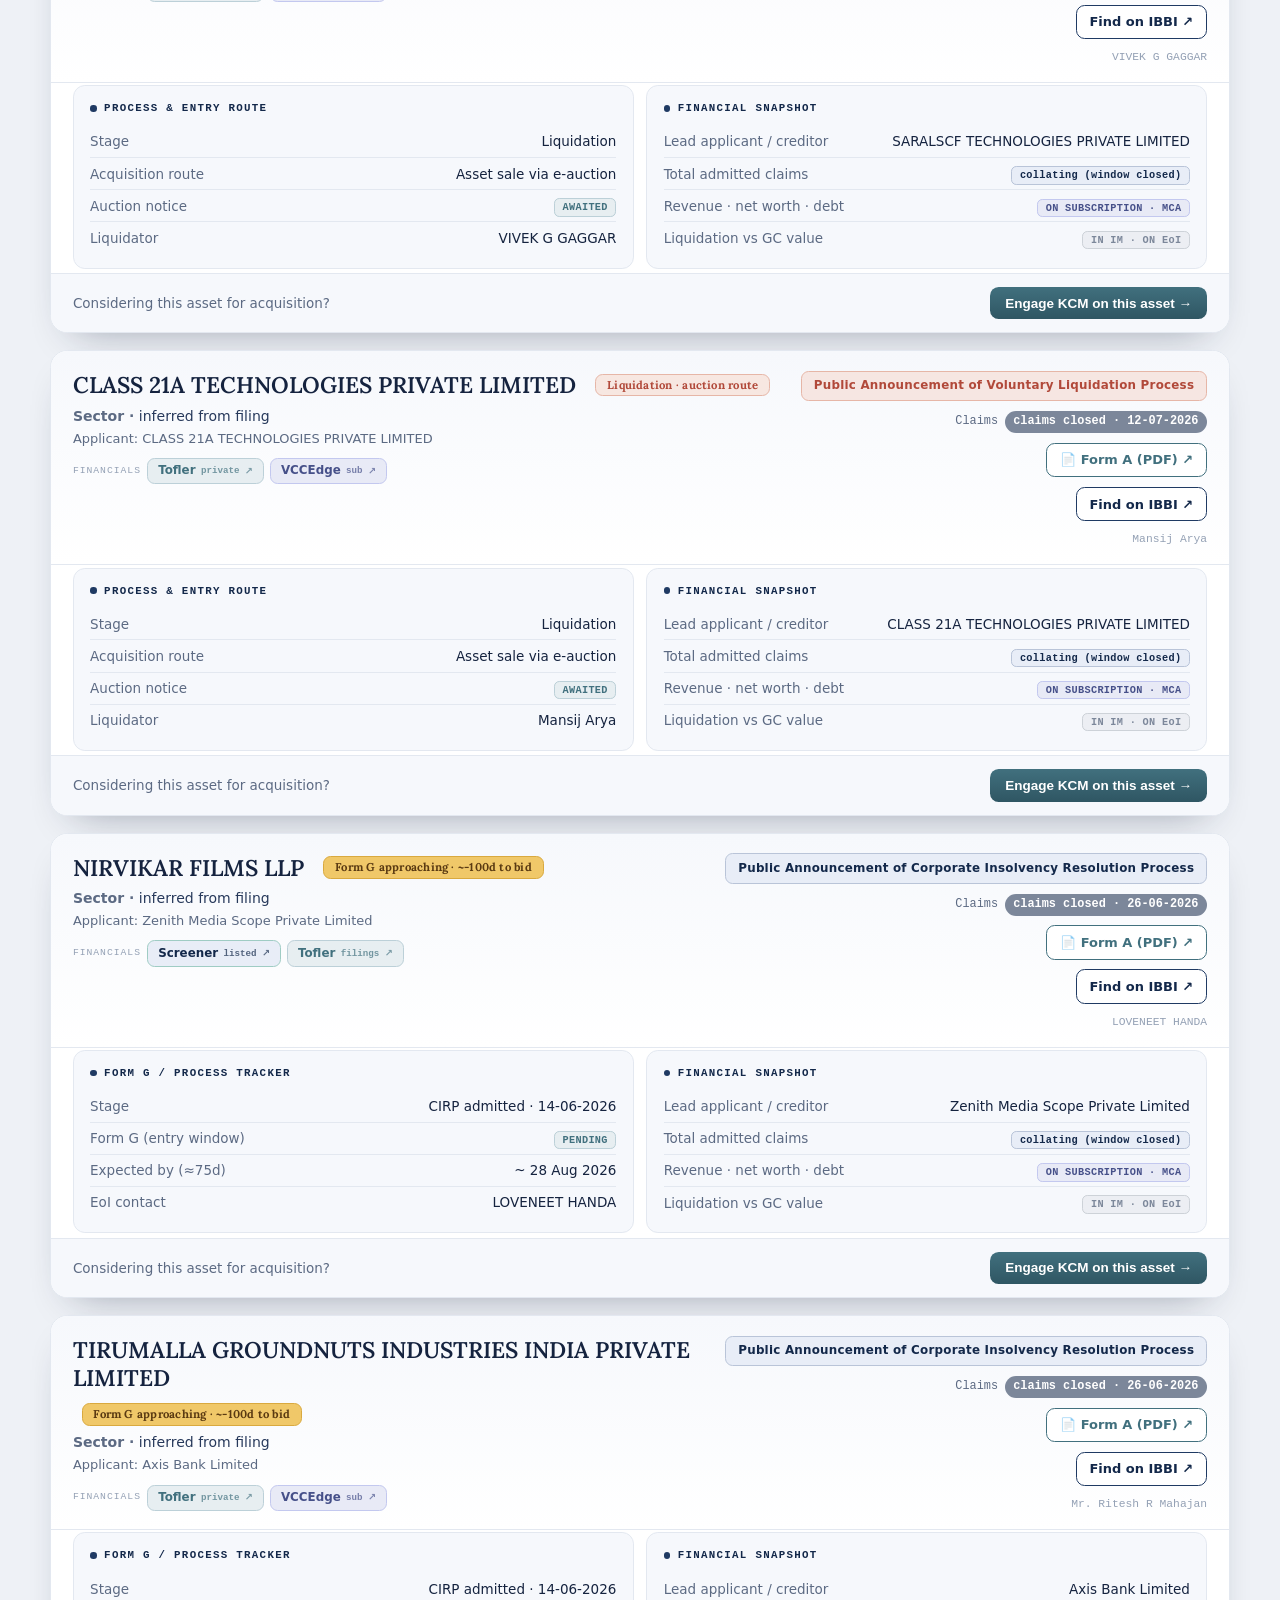
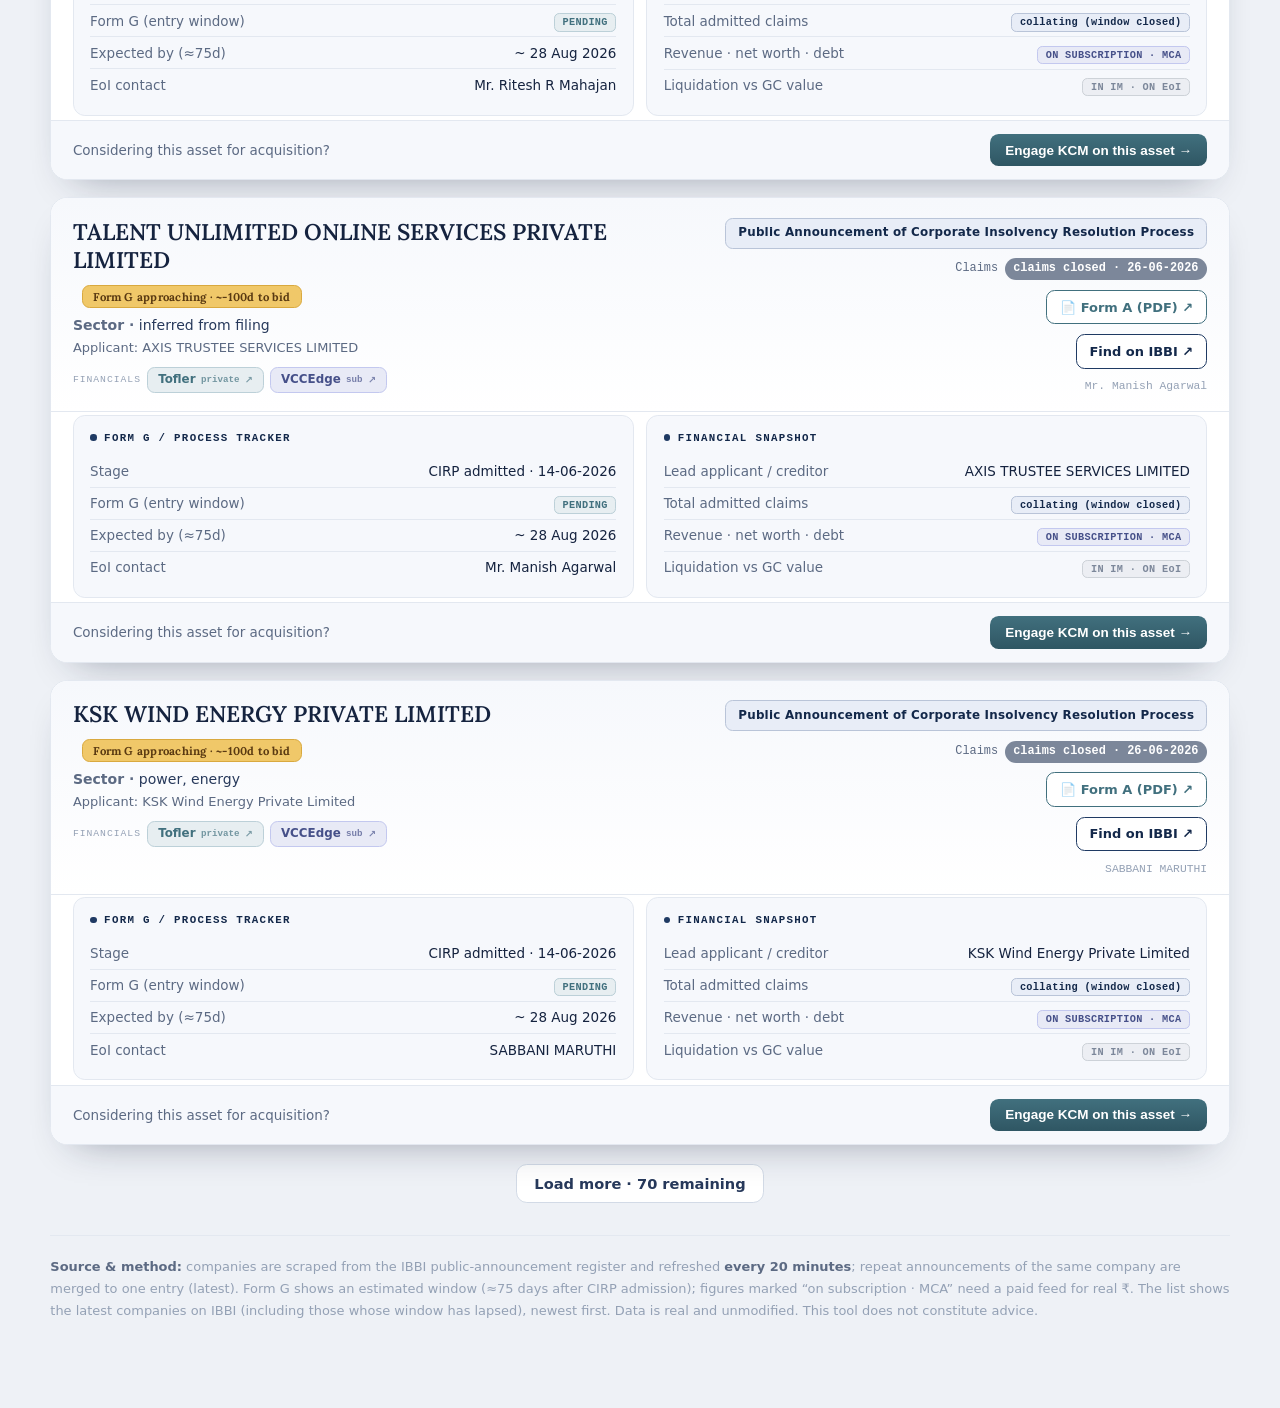
==== commit 7fbfd489: "IBBI refresh + research cache [skip ci]" ====
--- a/public/client.html
+++ b/public/client.html
@@ -15,7 +15,7 @@
 <meta name="twitter:card" content="summary">
 <link rel="preconnect" href="https://fonts.googleapis.com"><link rel="preconnect" href="https://fonts.gstatic.com" crossorigin>
 <link href="https://fonts.googleapis.com/css2?family=Lora:ital,wght@0,400;0,500;0,600;0,700;1,400;1,500&display=swap" rel="stylesheet">
-<link rel="stylesheet" href="core.css?v=7">
+<link rel="stylesheet" href="core.css?v=8">
 </head>
 <body data-brand="kcm">
 <div class="wrap">
@@ -107,7 +107,7 @@
 window.ENGAGE_FORM_URL = "";
 window.ENGAGE_KEY = "";
 </script>
-<script src="core.js?v=7"></script>
+<script src="core.js?v=8"></script>
 <script>CORE.init({ brand: "kcm", dataUrl: (window.DATA_URL || "data.json"), fallbackUrl: "data.json" });</script>
 </body>
 </html>
--- a/public/core.css
+++ b/public/core.css
@@ -47,7 +47,7 @@
 body{font-family:var(--font-body);color:var(--ink);background:var(--paper);min-height:100vh;line-height:1.5;-webkit-font-smoothing:antialiased;position:relative}
 body::before{content:"";position:fixed;inset:0;z-index:0;pointer-events:none;
   background:radial-gradient(50% 40% at 92% -6%,rgba(65,112,126,.07),transparent 60%),radial-gradient(46% 36% at 2% 104%,rgba(15,110,99,.06),transparent 60%);}
-.wrap{position:relative;z-index:1;max-width:1140px;margin:0 auto;padding:30px 24px 80px}
+.wrap{position:relative;z-index:1;zoom:1.08;max-width:1140px;margin:0 auto;padding:30px 24px 80px}
 a{color:inherit}
 
 .topbar{display:flex;align-items:flex-start;justify-content:space-between;gap:24px;flex-wrap:wrap;padding-bottom:20px;border-bottom:1px solid var(--line)}
@@ -244,7 +244,7 @@
 .footnote b{color:var(--muted);font-weight:600}
 
 /* modals */
-.modal{position:fixed;inset:0;background:rgba(28,37,48,.45);backdrop-filter:blur(2px);display:none;align-items:center;justify-content:center;padding:20px;z-index:60;overflow-y:auto}
+.modal{position:fixed;inset:0;zoom:1.08;background:rgba(28,37,48,.45);backdrop-filter:blur(2px);display:none;align-items:center;justify-content:center;padding:20px;z-index:60;overflow-y:auto}
 .modal.show{display:flex}
 .sheet{background:var(--card);border:1px solid var(--line);border-radius:18px;box-shadow:0 30px 60px -20px rgba(28,20,8,.5);width:100%;max-width:460px;padding:26px;margin:auto}
 .sheet.lg{max-width:620px}
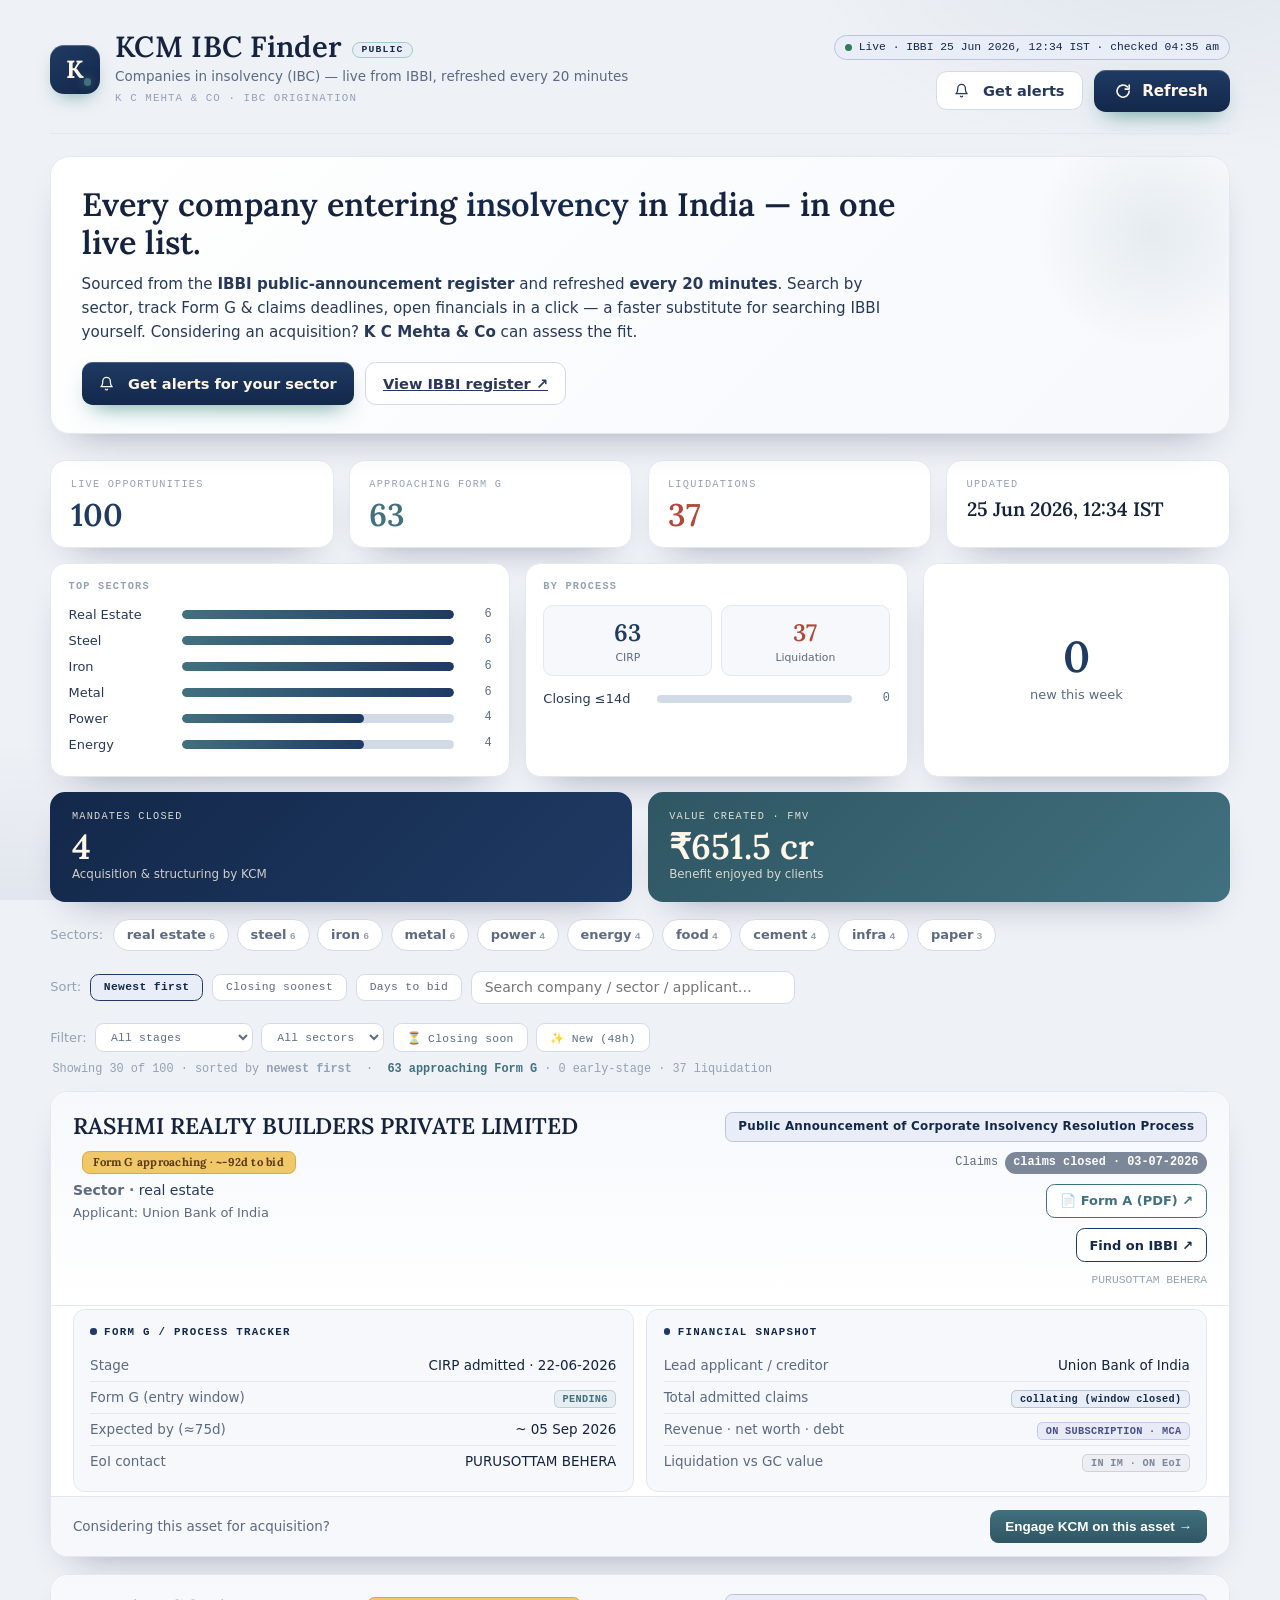
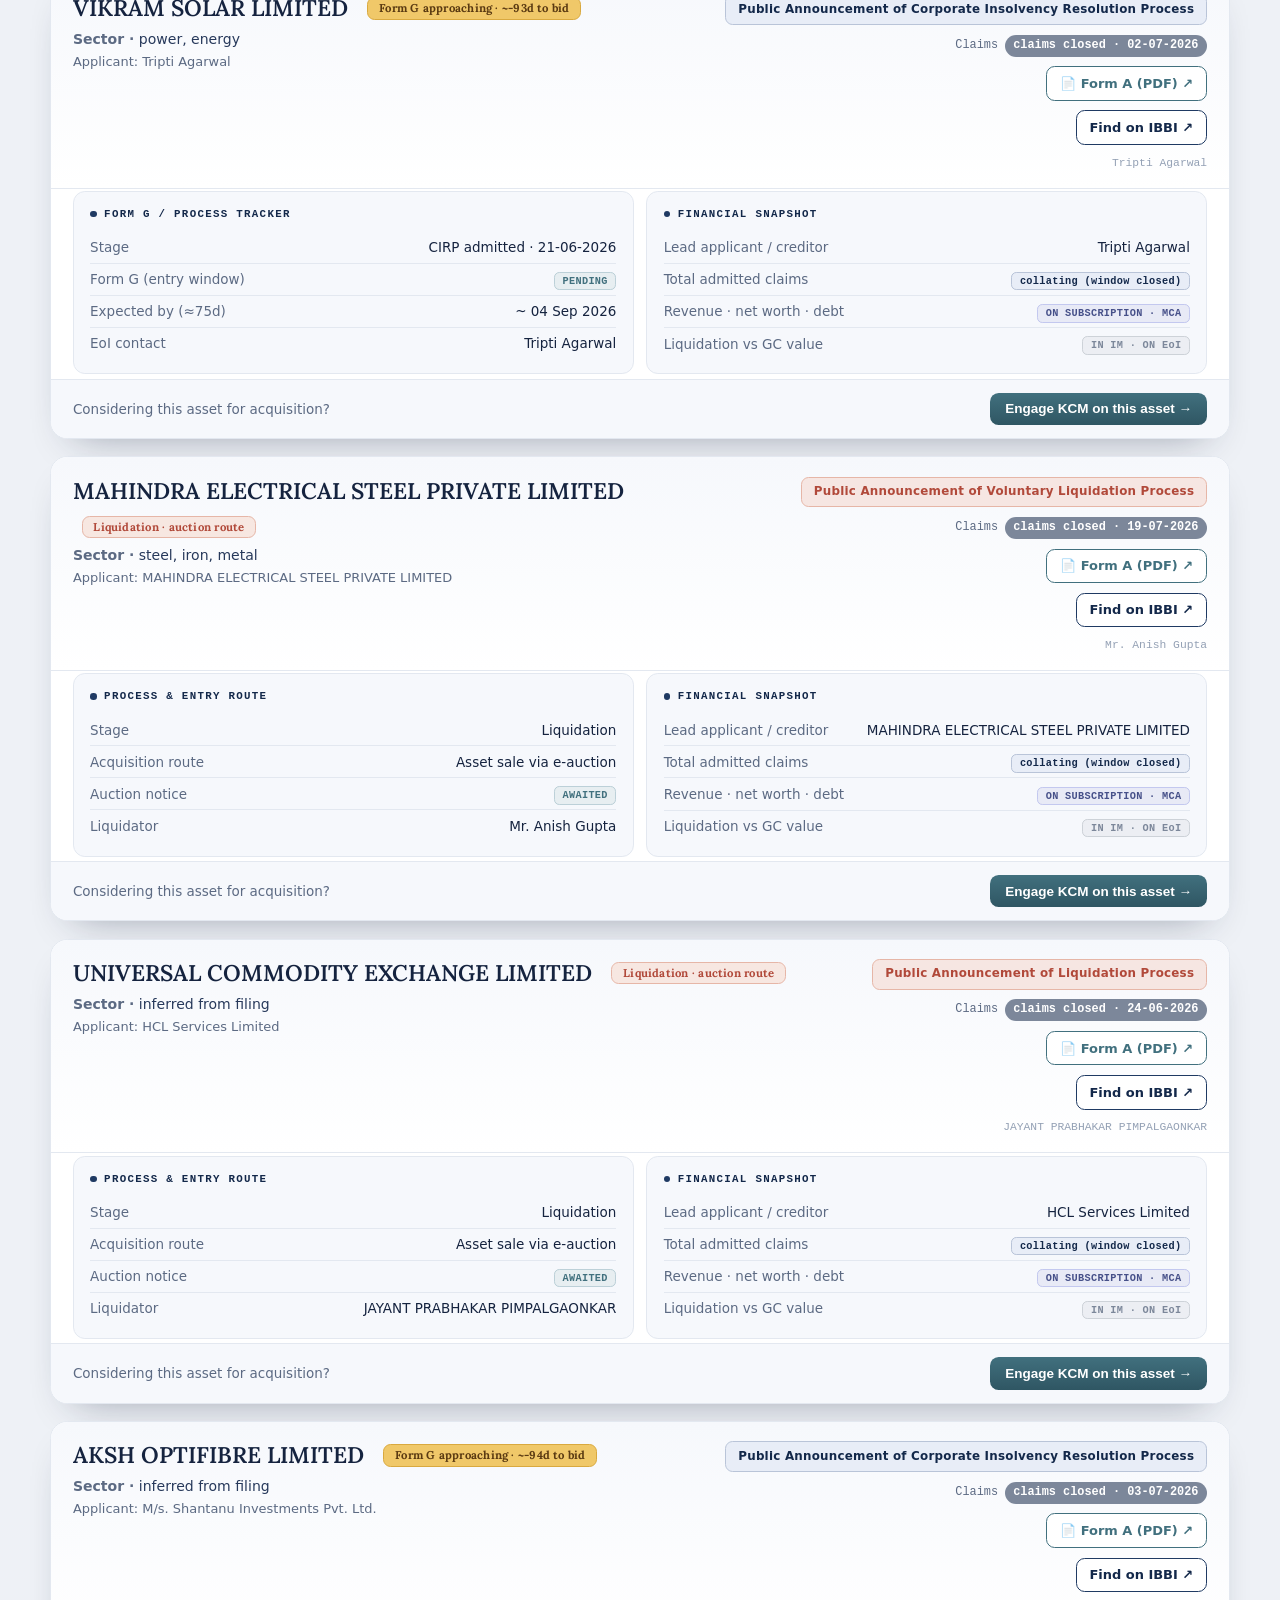
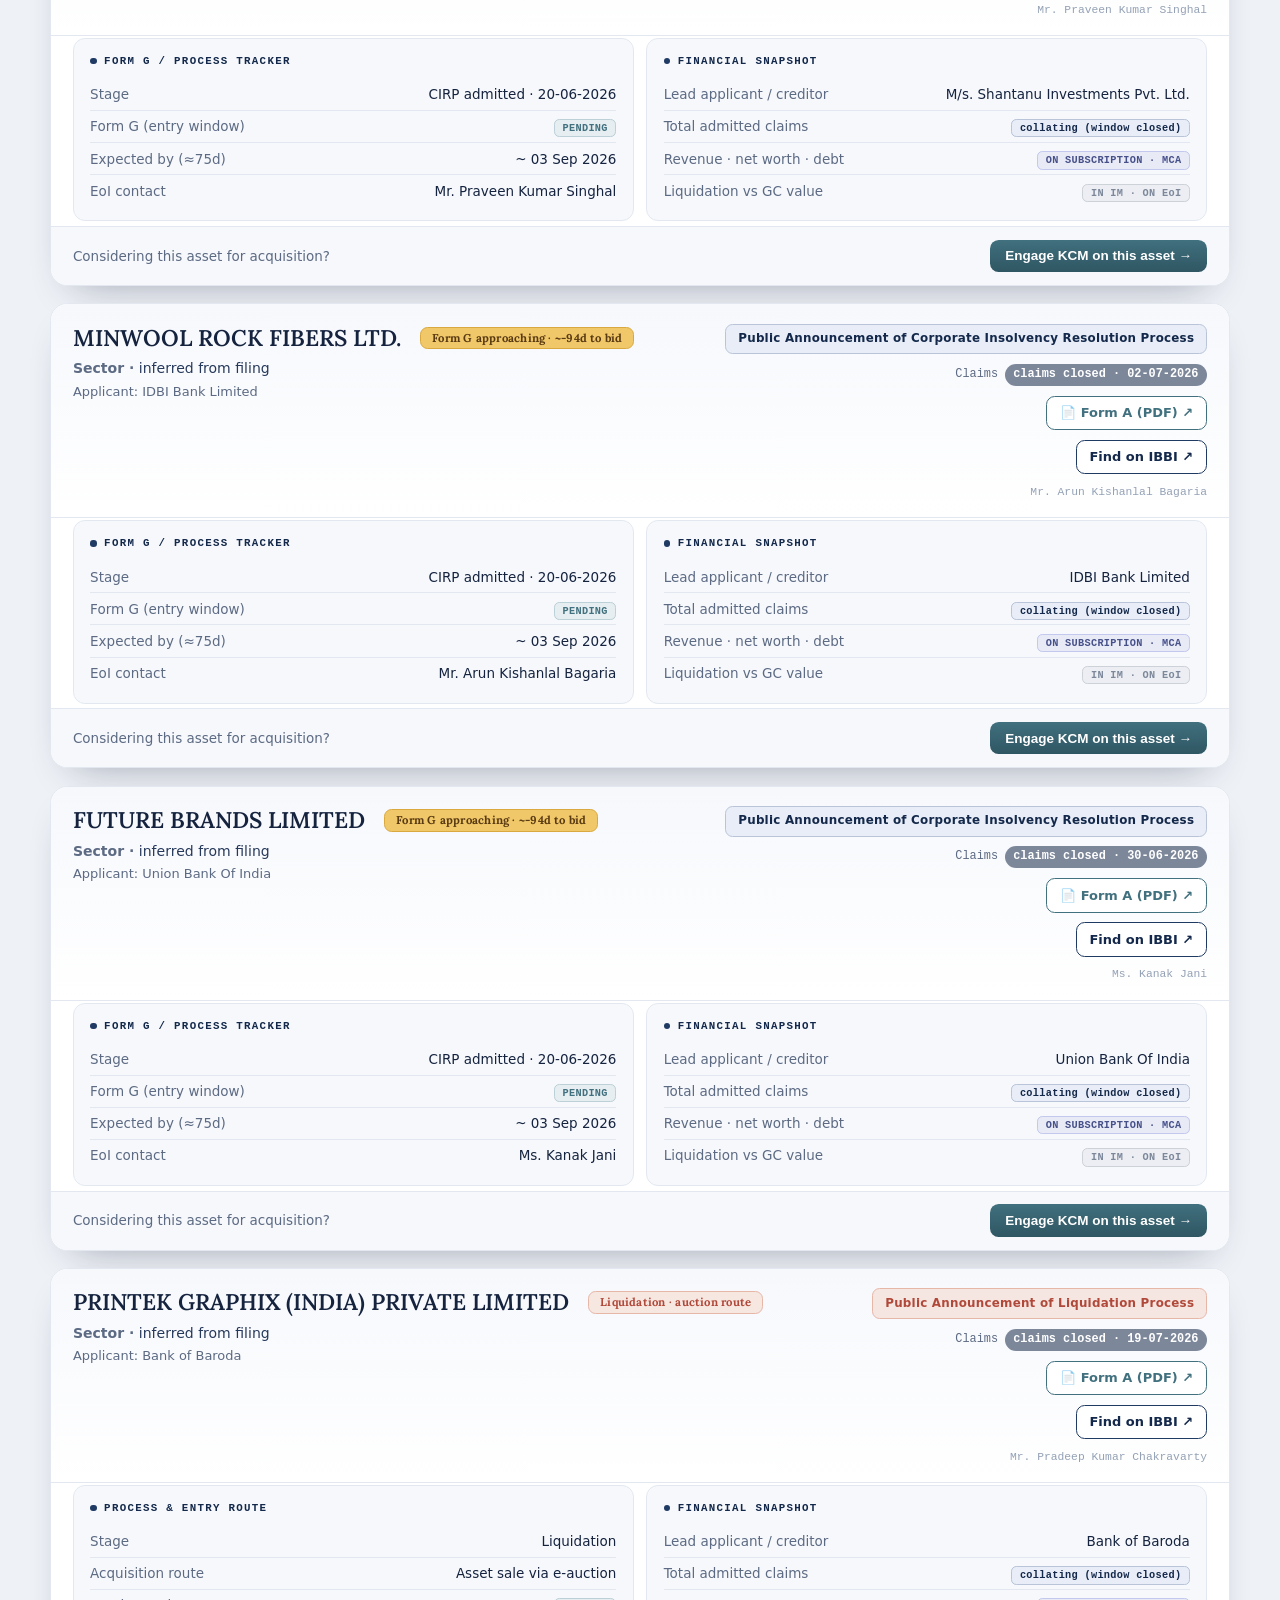
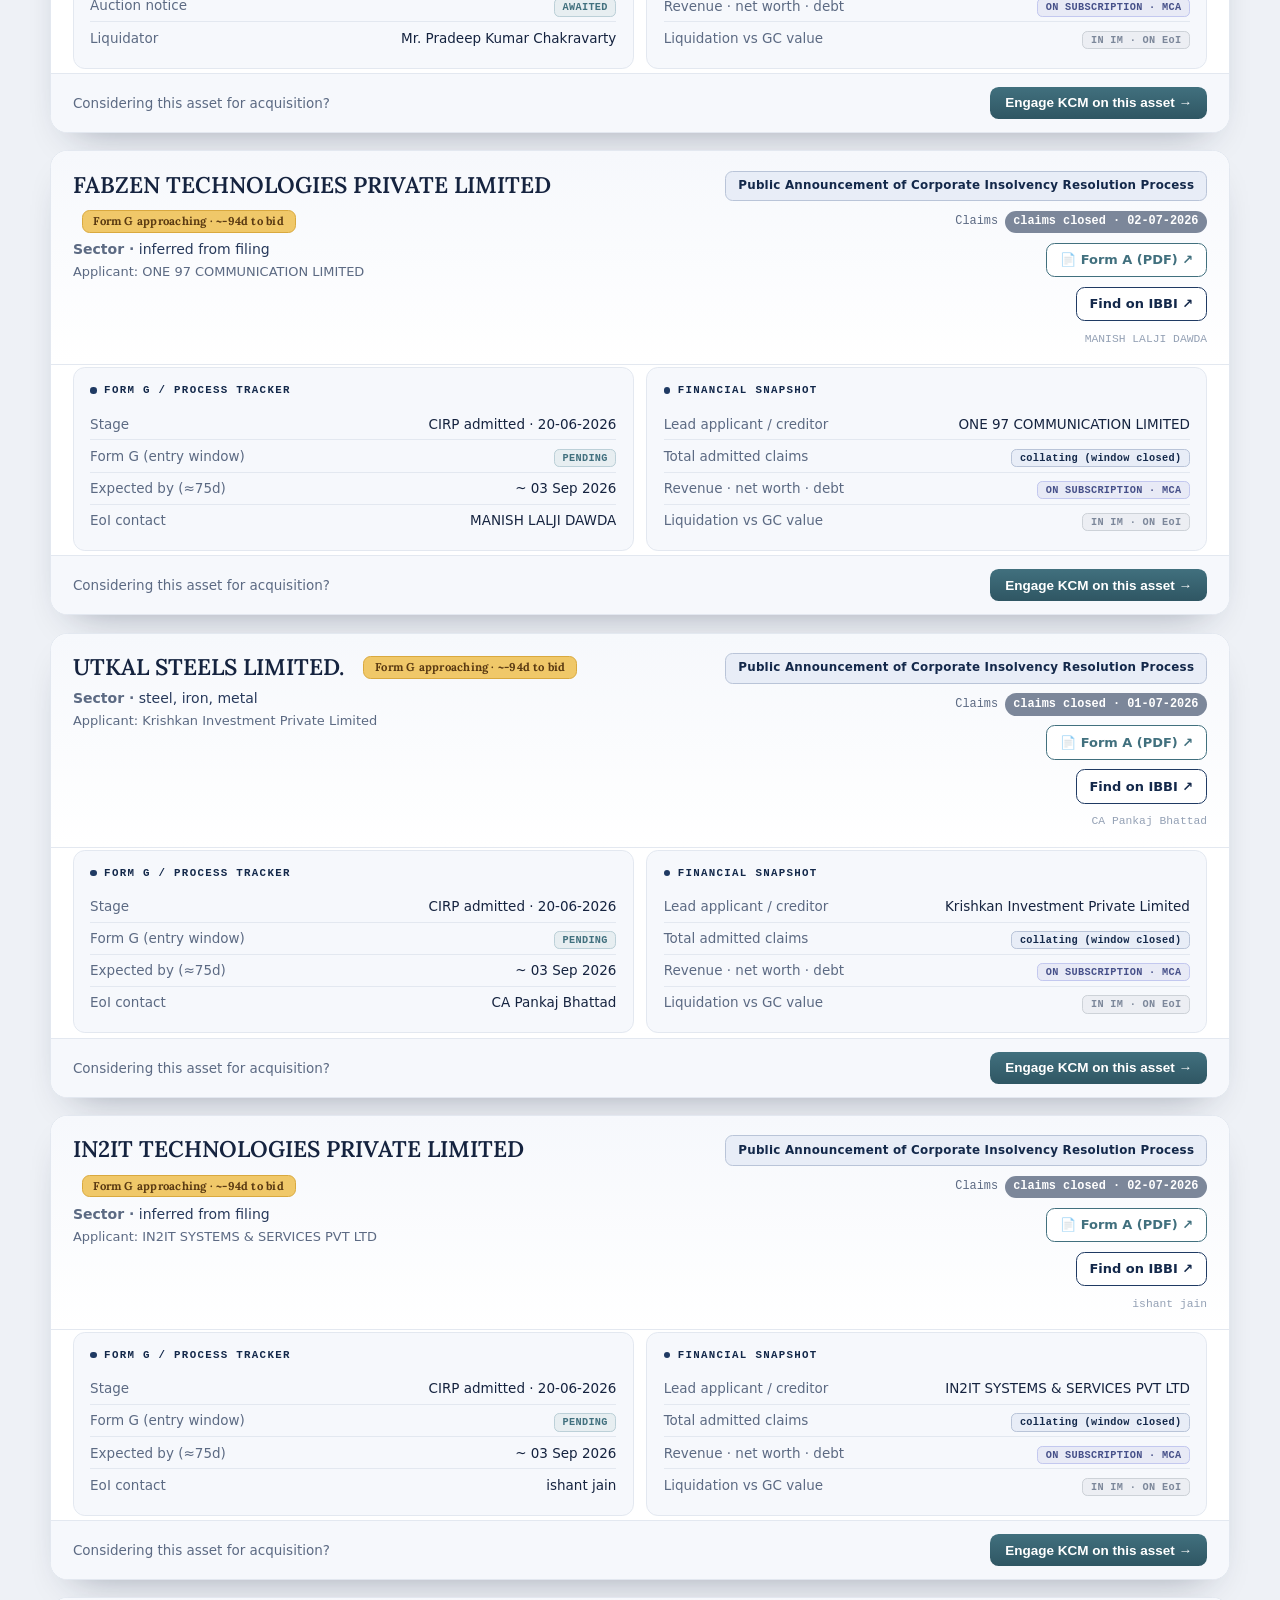
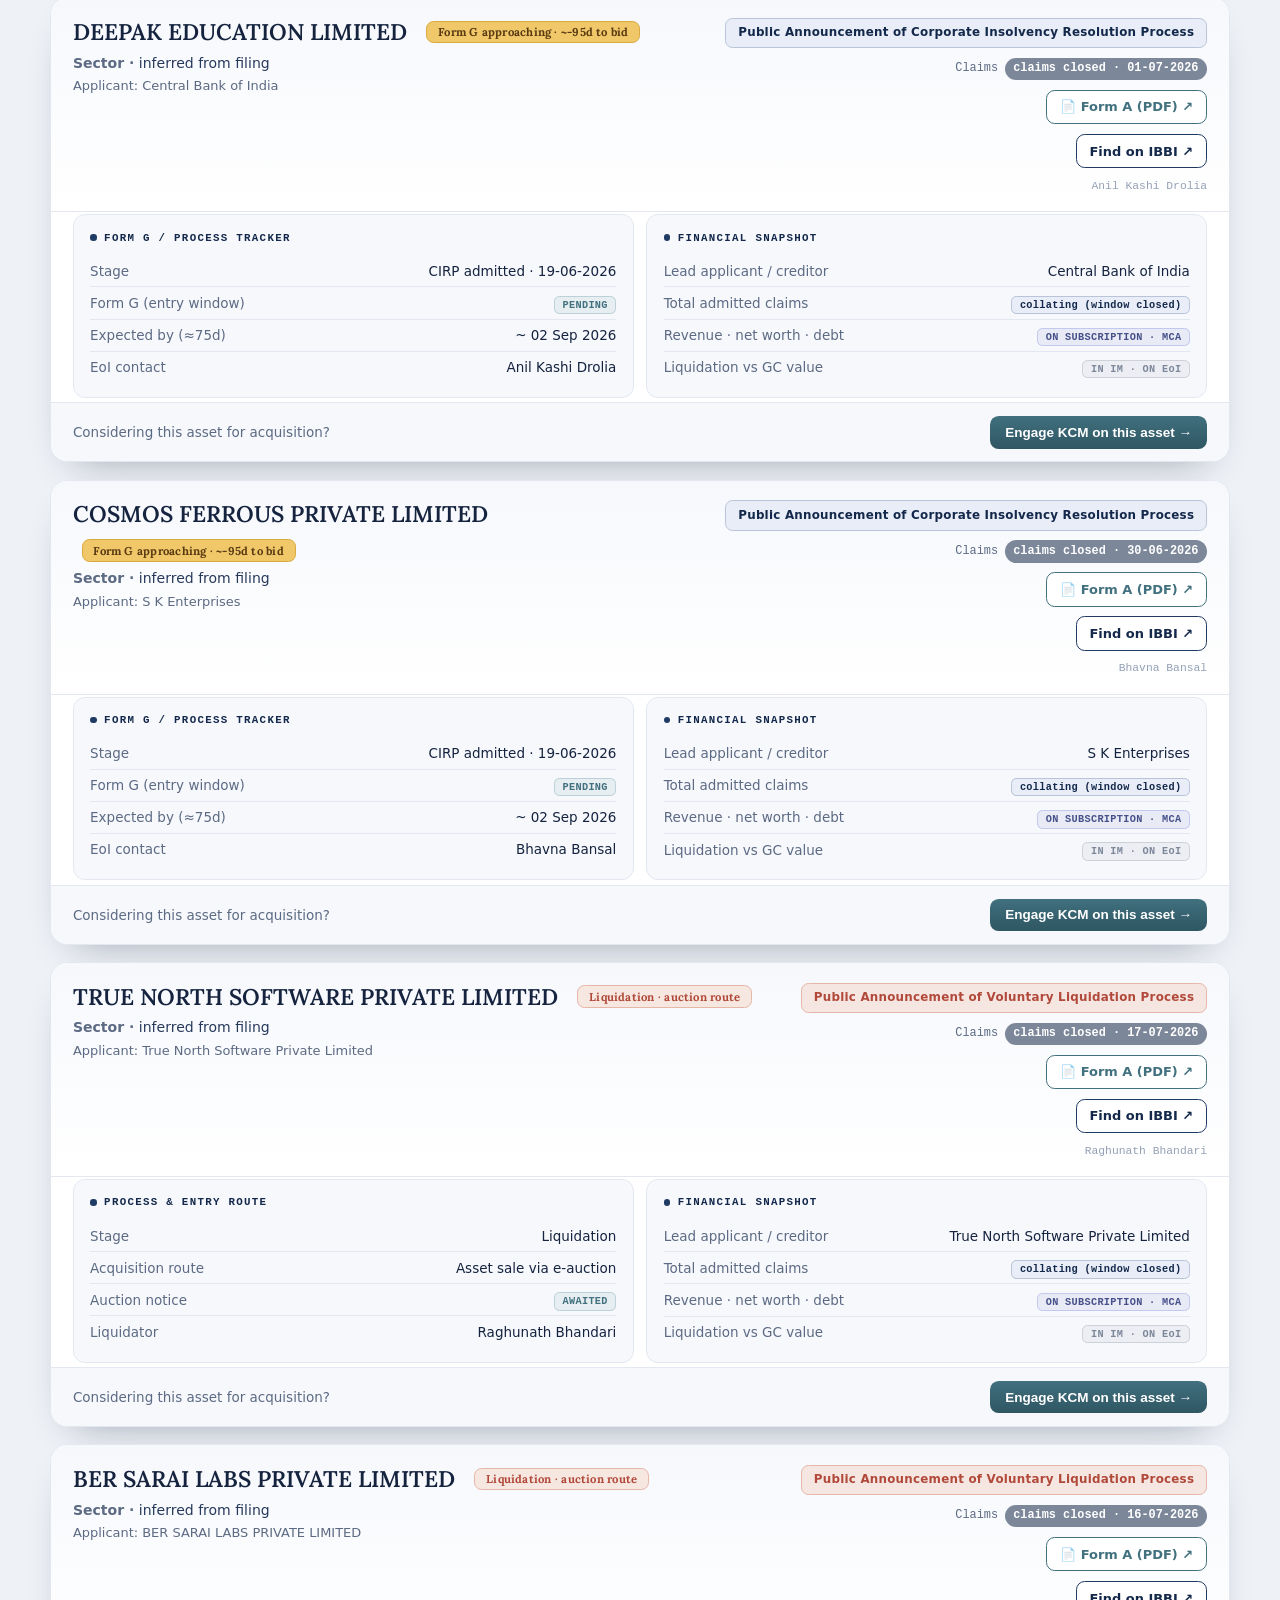
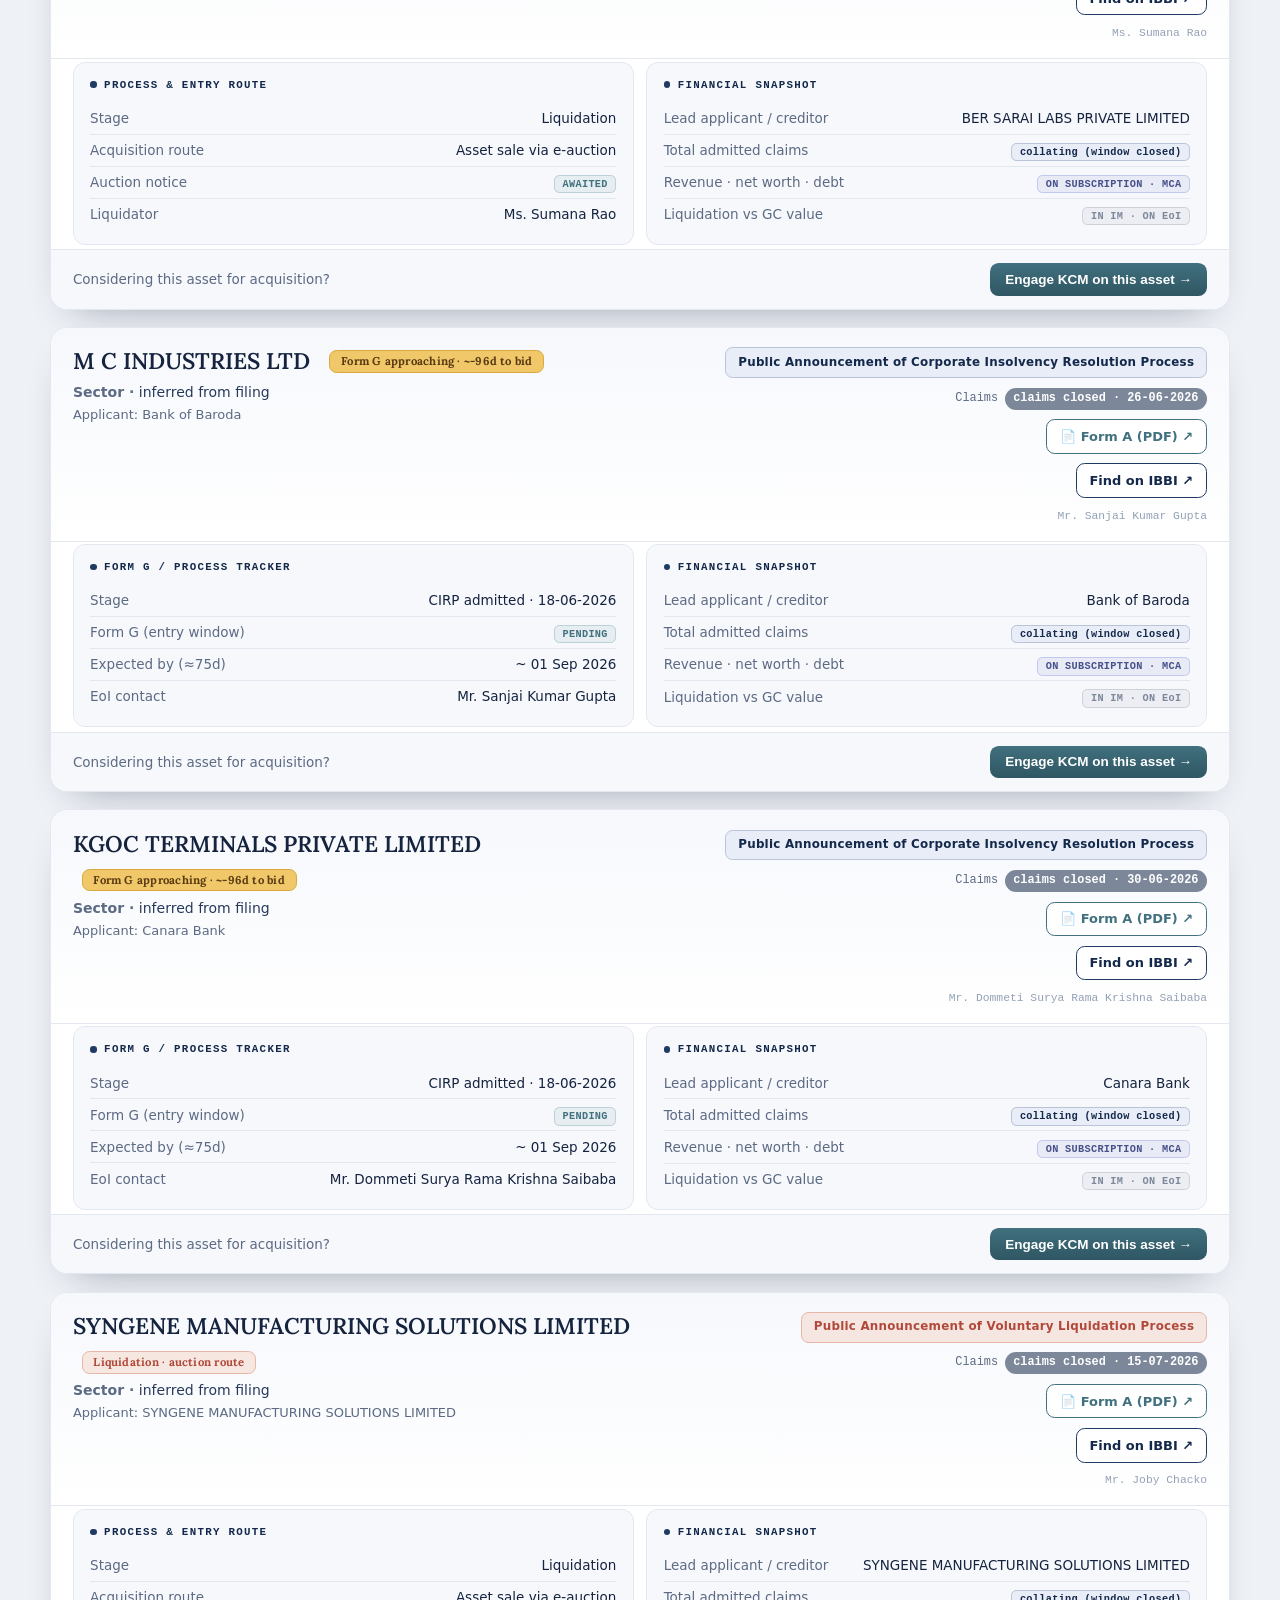
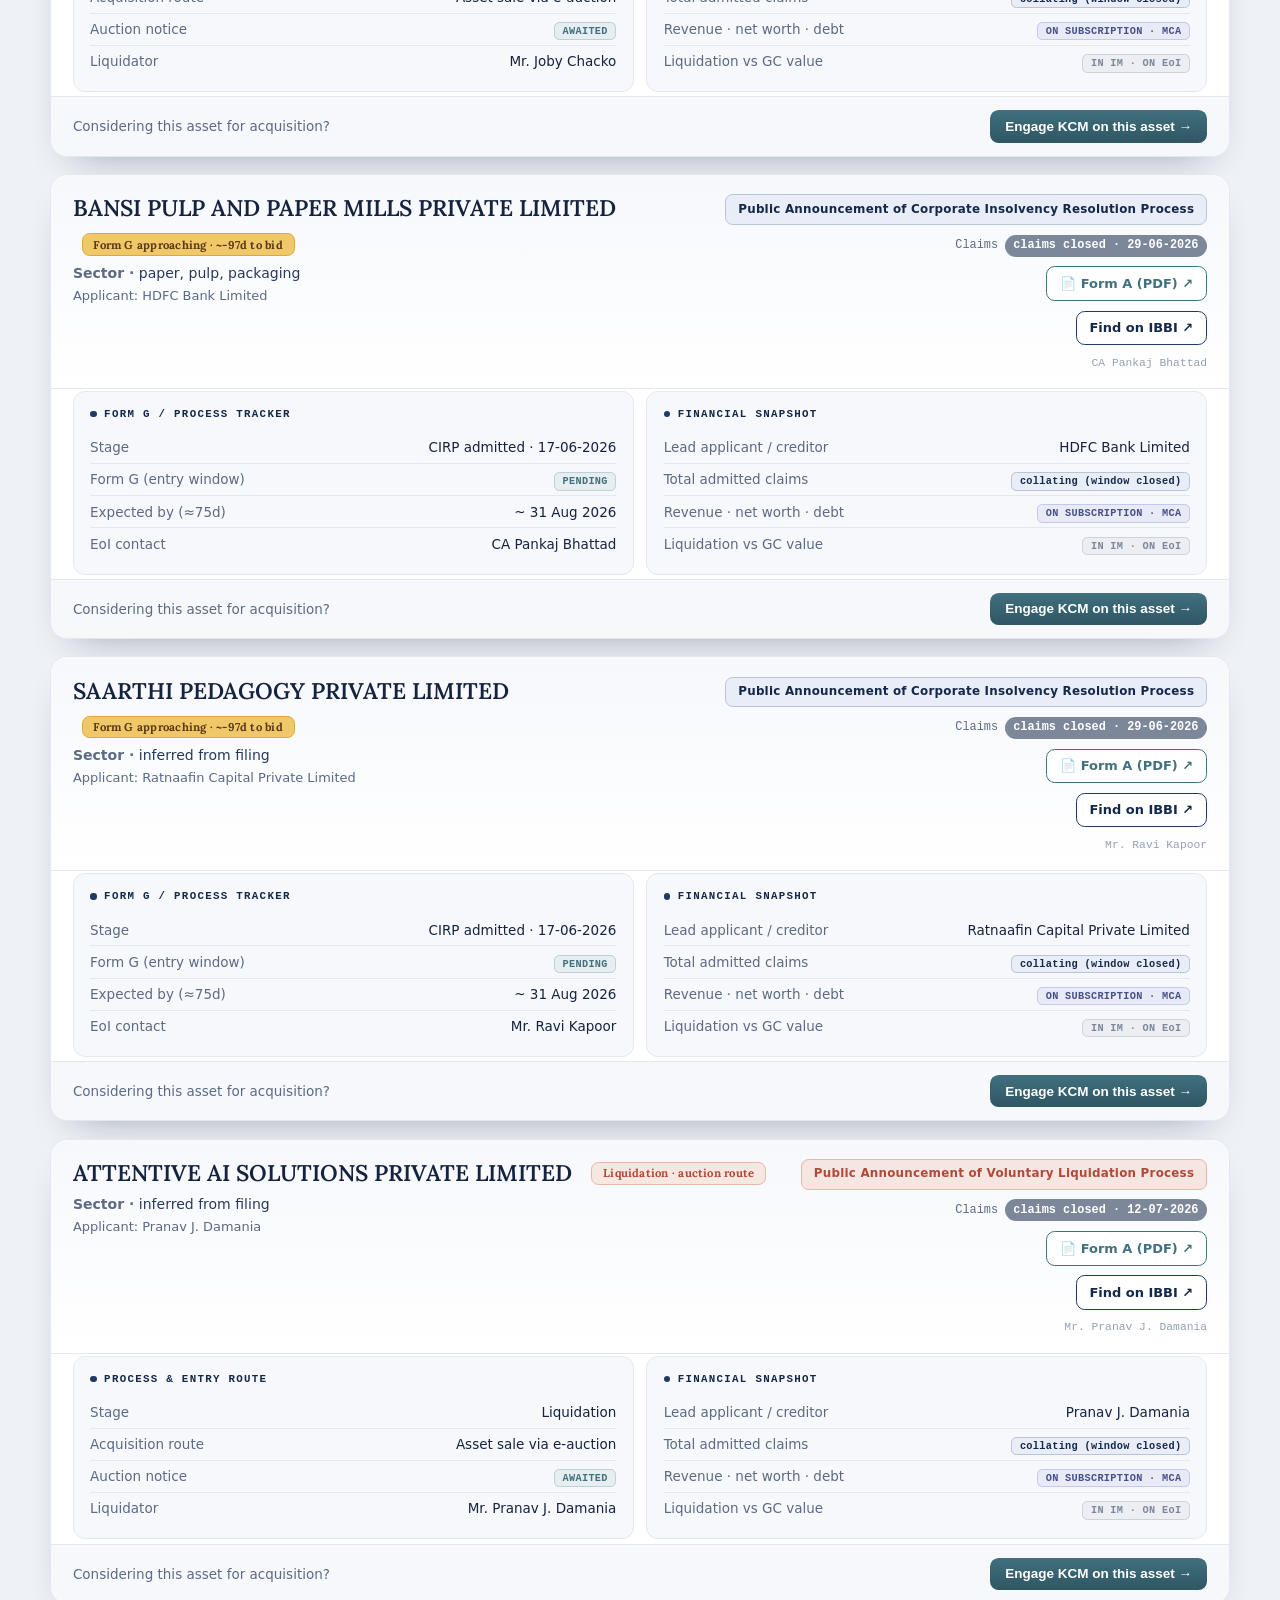
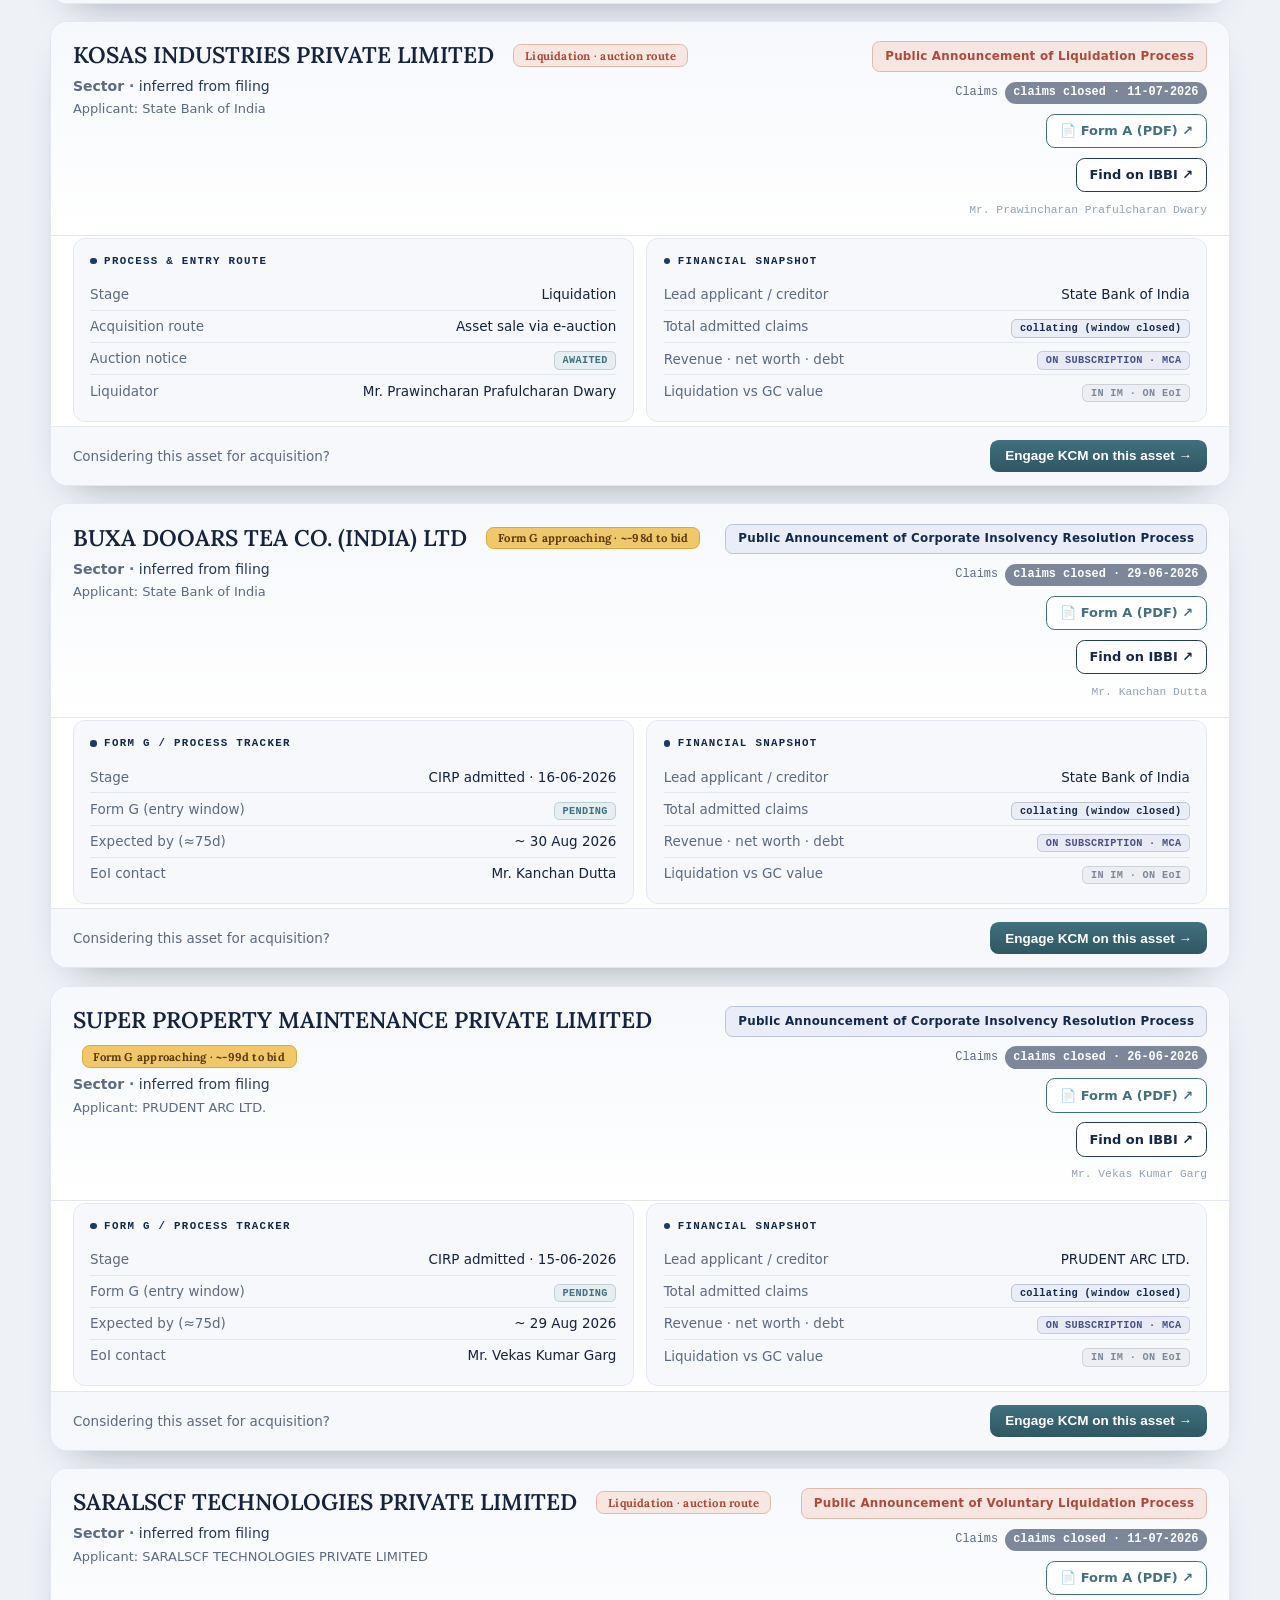
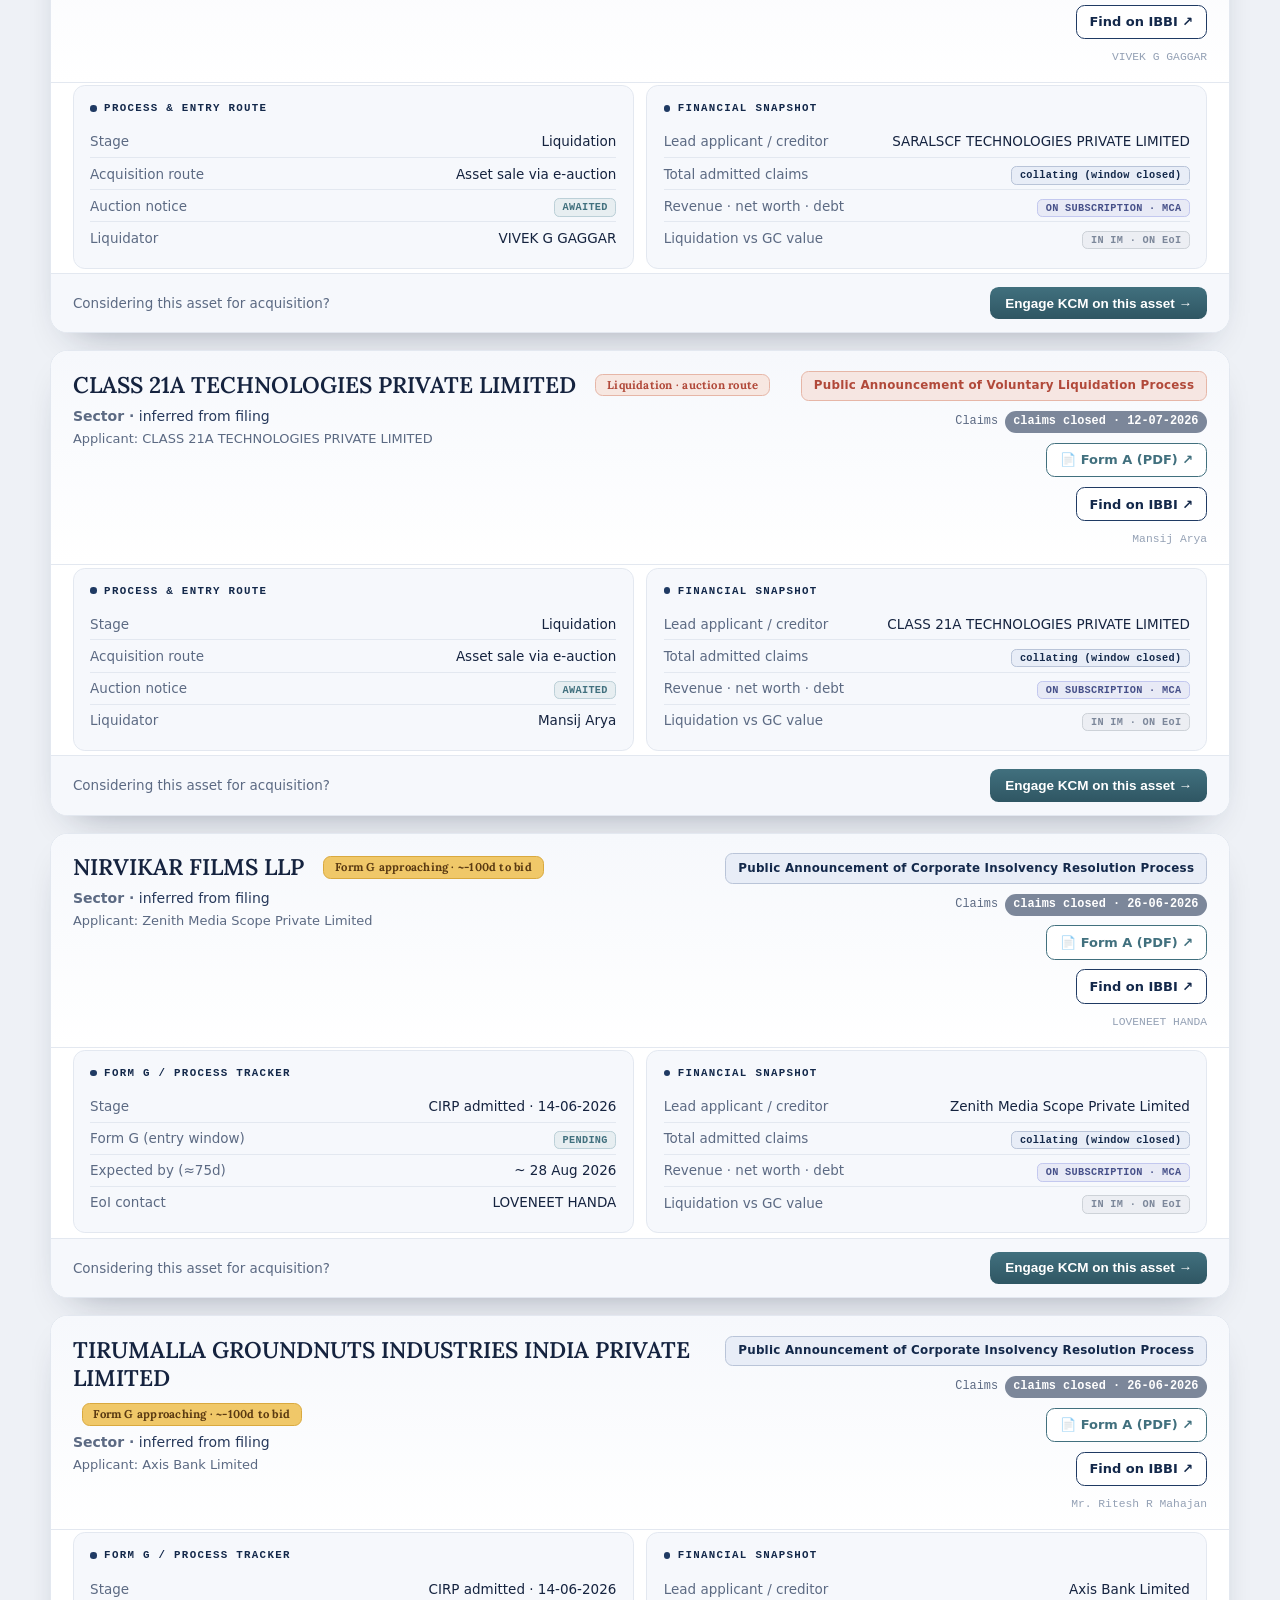
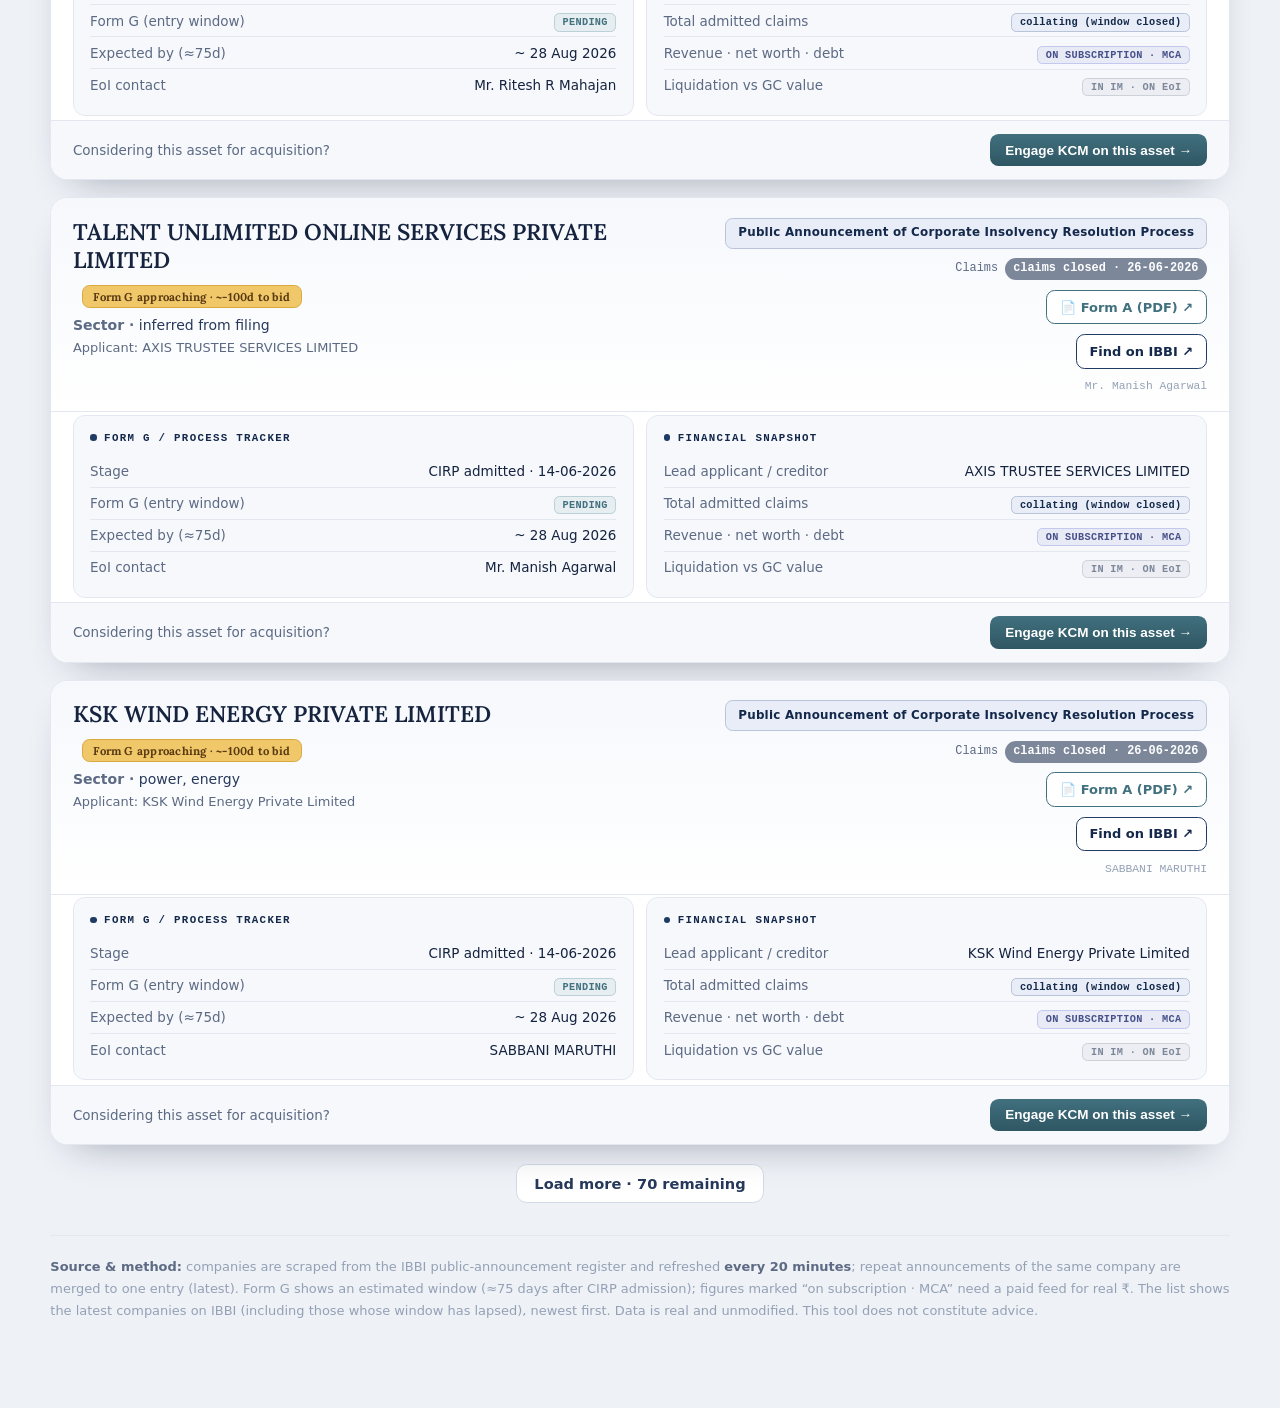
==== commit 099eea93: "IBBI refresh + research cache [skip ci]" ====
--- a/public/client.html
+++ b/public/client.html
@@ -15,7 +15,7 @@
 <meta name="twitter:card" content="summary">
 <link rel="preconnect" href="https://fonts.googleapis.com"><link rel="preconnect" href="https://fonts.gstatic.com" crossorigin>
 <link href="https://fonts.googleapis.com/css2?family=Lora:ital,wght@0,400;0,500;0,600;0,700;1,400;1,500&display=swap" rel="stylesheet">
-<link rel="stylesheet" href="core.css?v=8">
+<link rel="stylesheet" href="core.css?v=9">
 </head>
 <body data-brand="kcm">
 <div class="wrap">
@@ -107,7 +107,7 @@
 window.ENGAGE_FORM_URL = "";
 window.ENGAGE_KEY = "";
 </script>
-<script src="core.js?v=8"></script>
+<script src="core.js?v=9"></script>
 <script>CORE.init({ brand: "kcm", dataUrl: (window.DATA_URL || "data.json"), fallbackUrl: "data.json" });</script>
 </body>
 </html>
